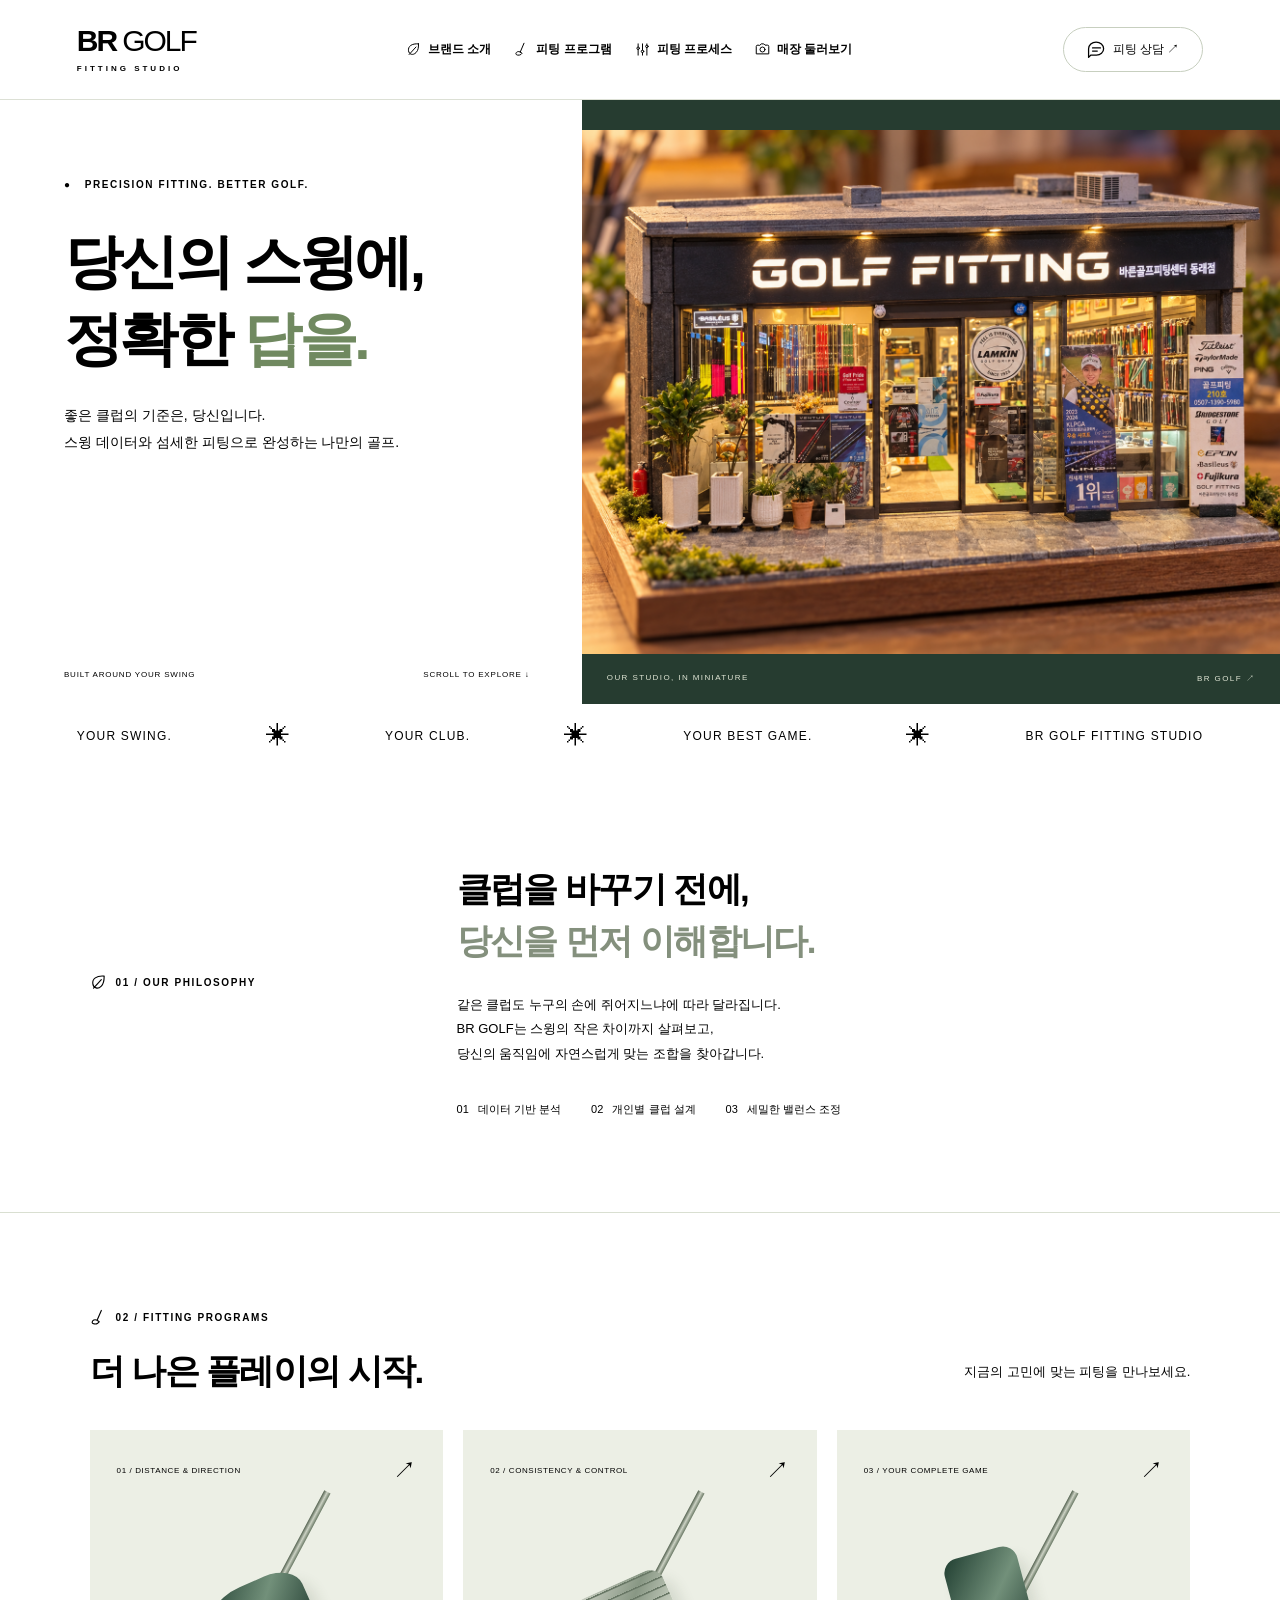
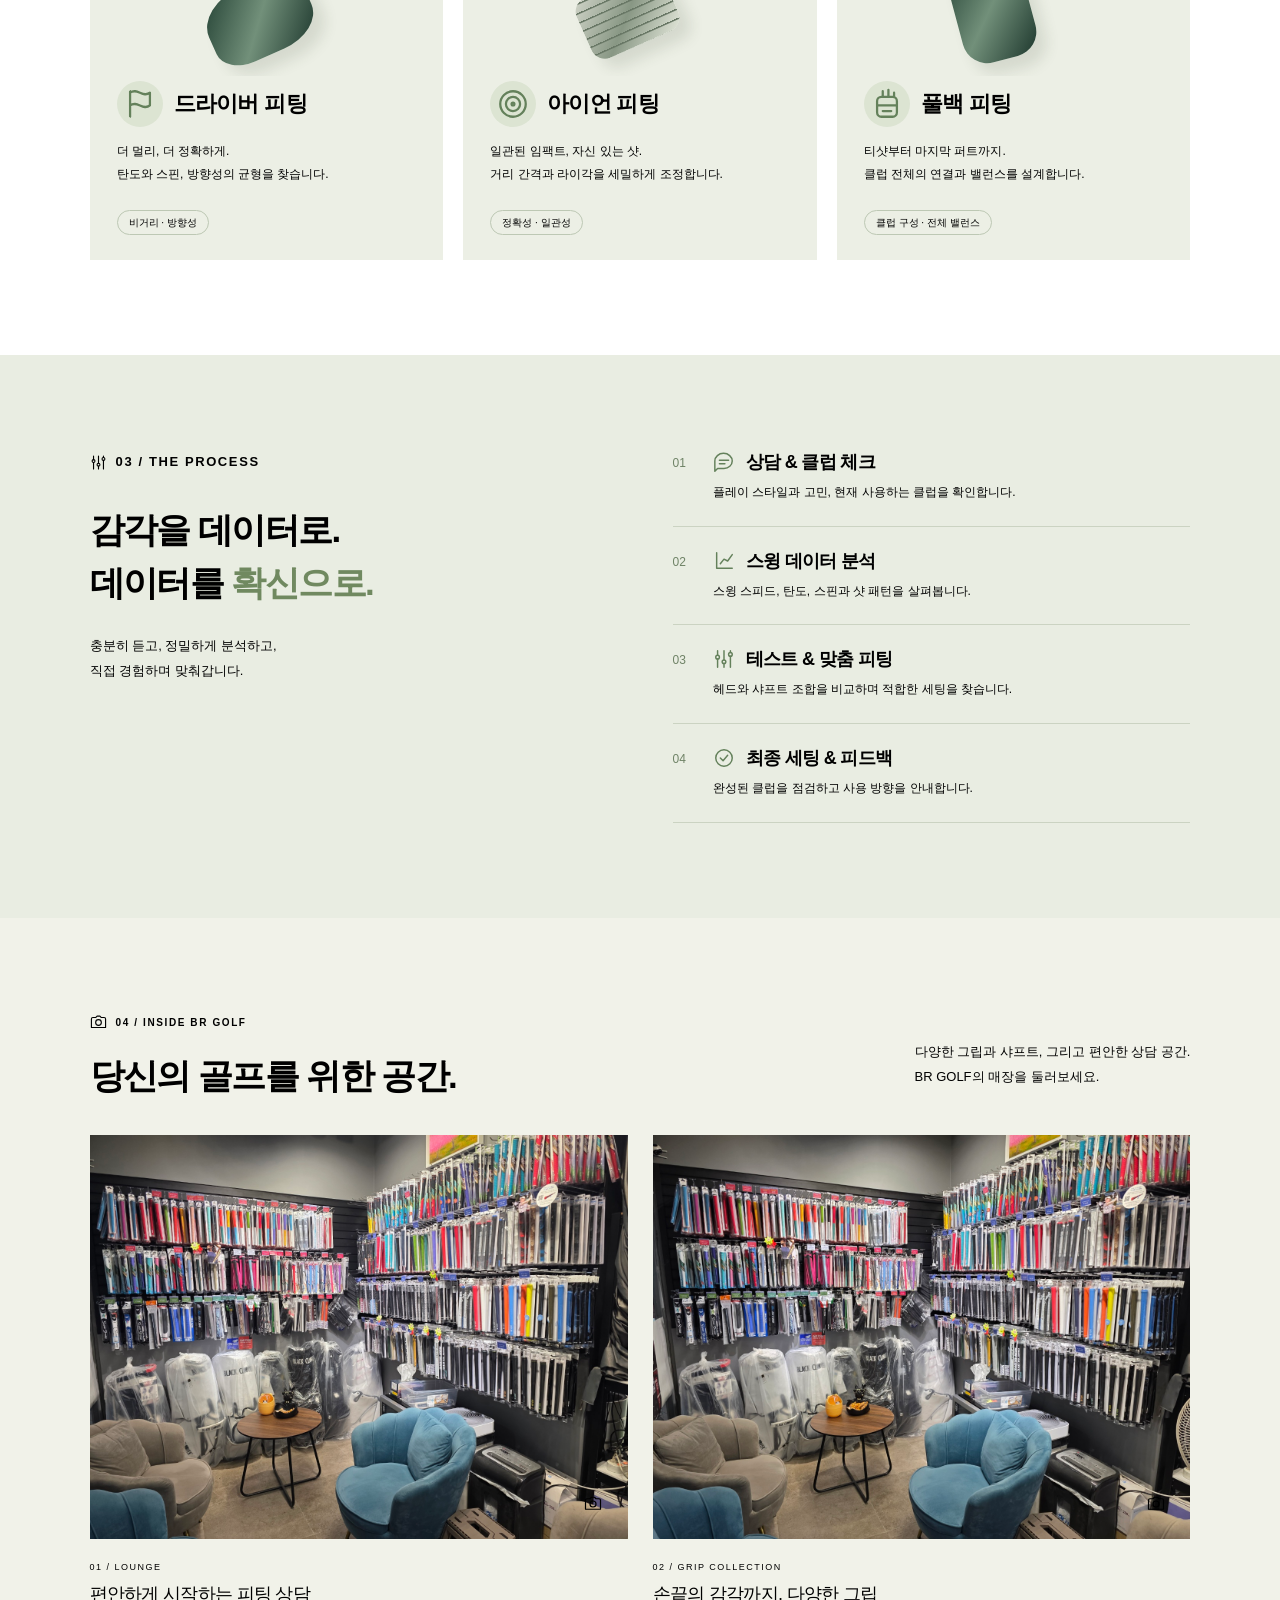
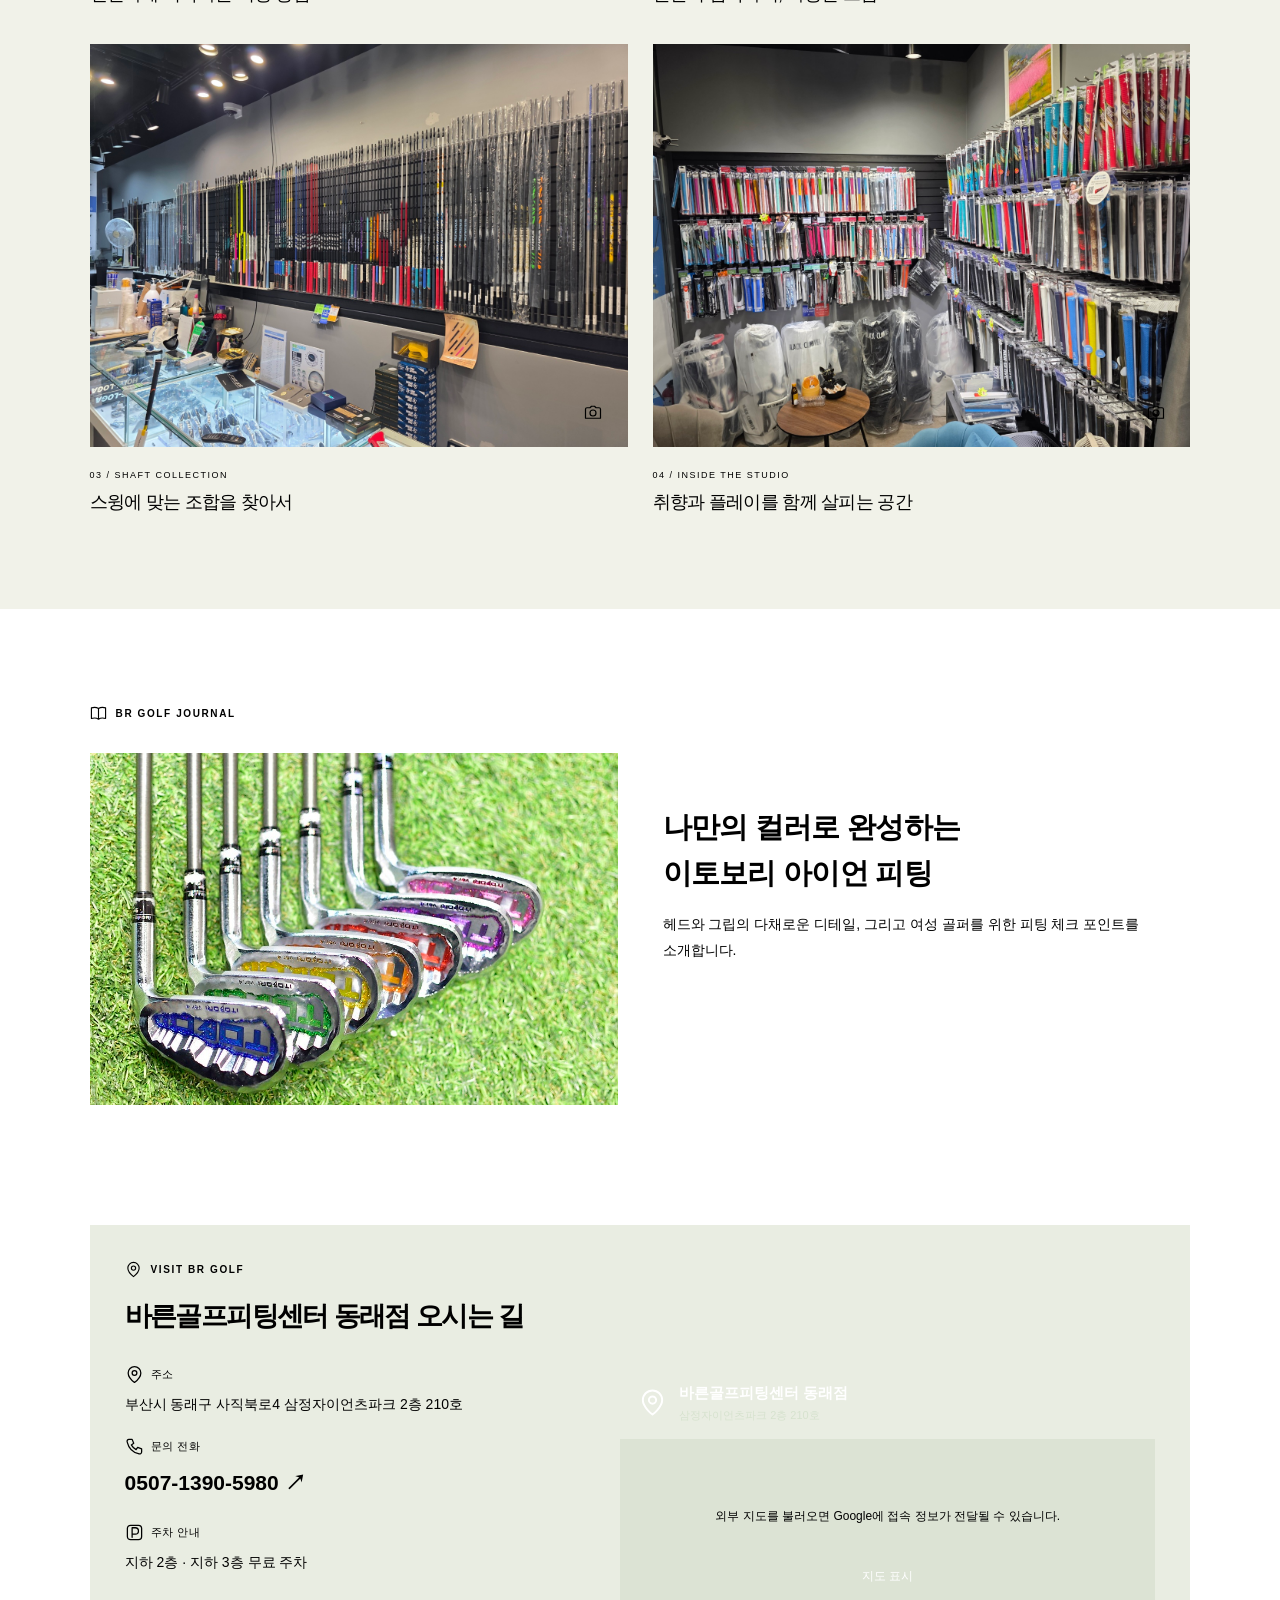
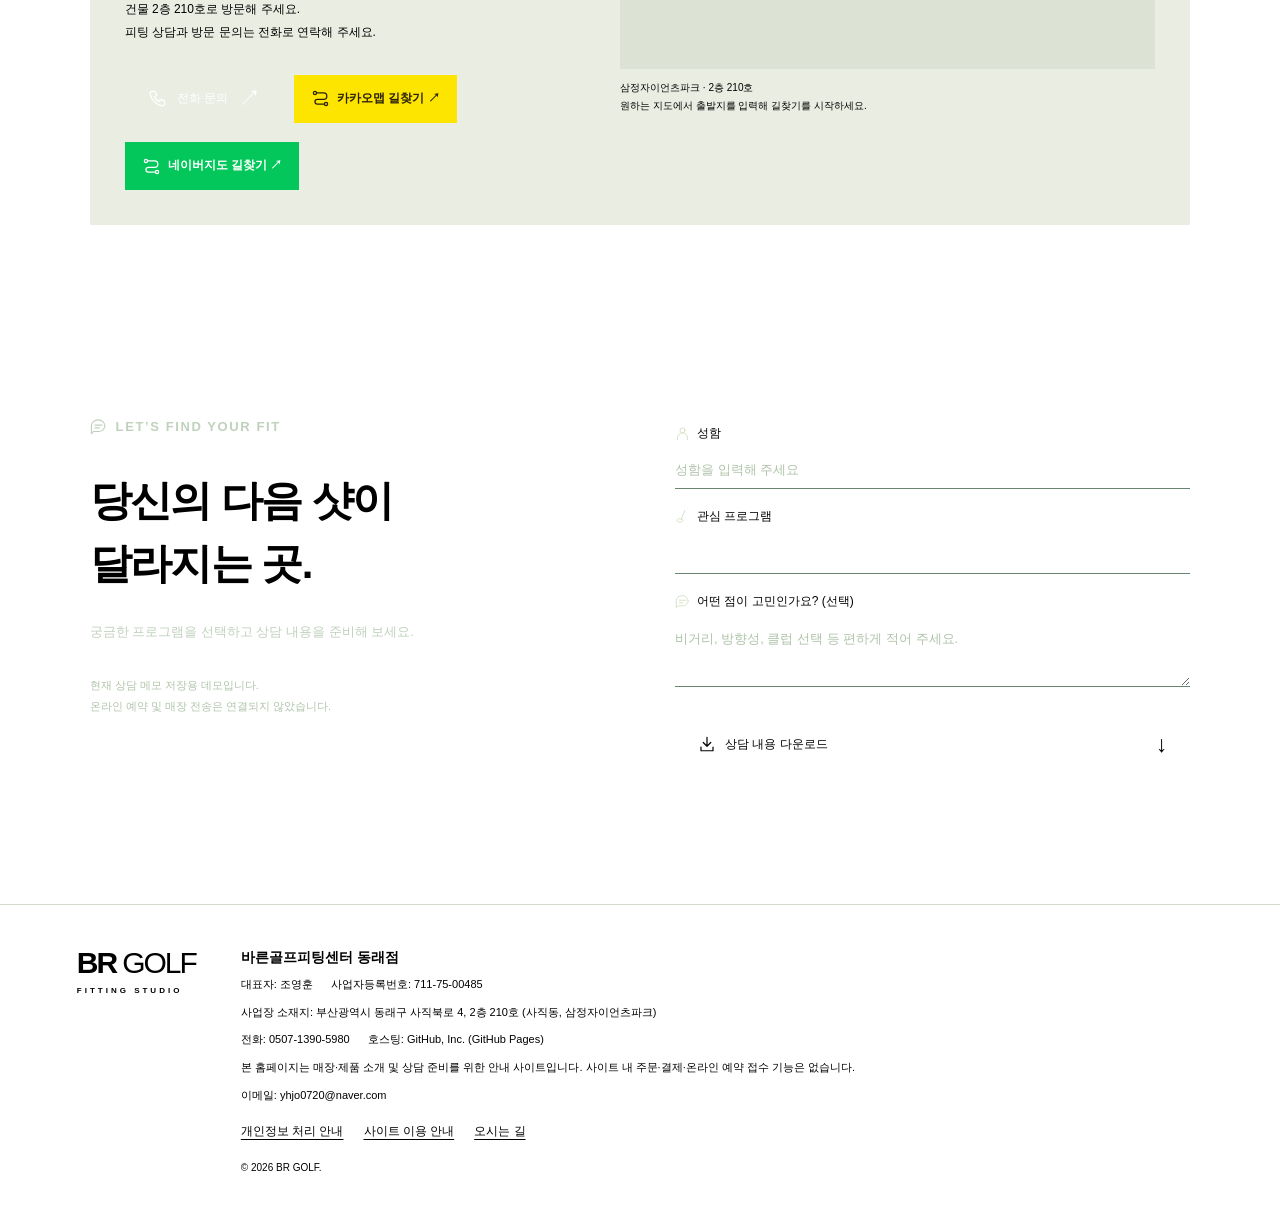
==== index.html @ 66f0ebd3 "Add BR GOLF website with photos, blog, directions and business information" ====
<!doctype html><html lang="ko"><head><meta charset="utf-8"><meta name="viewport" content="width=device-width, initial-scale=1"><meta name="description" content="BR GOLF 스윙 데이터에서 시작하는 맞춤 골프 피팅"><title>BR GOLF | 당신의 스윙에, 정확한 답을.</title><link rel="stylesheet" href="style.css"><script src="script.js" defer></script><script src="maps.js" defer></script></head><body>
<header><a class="logo" href="#">BR<span>GOLF</span><small>FITTING STUDIO</small></a><nav aria-label="주 메뉴"><a href="#about"><svg class="ui-icon " viewBox="0 0 24 24" fill="none" stroke="currentColor" stroke-width="1.6" stroke-linecap="round" stroke-linejoin="round" aria-hidden="true" focusable="false"><path d="M20 3C9 2 3 7 4 14c1 6 7 8 12 3 4-4 4-9 4-14ZM5 20 16 8"/></svg>브랜드 소개</a><a href="#programs"><svg class="ui-icon " viewBox="0 0 24 24" fill="none" stroke="currentColor" stroke-width="1.6" stroke-linecap="round" stroke-linejoin="round" aria-hidden="true" focusable="false"><path d="m16 2-6 14M10 16c-3-2-7 0-7 3 0 2 5 3 8 1l2-2-3-2Z"/></svg>피팅 프로그램</a><a href="#process"><svg class="ui-icon " viewBox="0 0 24 24" fill="none" stroke="currentColor" stroke-width="1.6" stroke-linecap="round" stroke-linejoin="round" aria-hidden="true" focusable="false"><path d="M5 3v5m0 4v9M12 3v10m0 4v4M19 3v2m0 4v12"/><circle cx="5" cy="10" r="2"/><circle cx="12" cy="15" r="2"/><circle cx="19" cy="7" r="2"/></svg>피팅 프로세스</a><a href="#studio"><svg class="ui-icon " viewBox="0 0 24 24" fill="none" stroke="currentColor" stroke-width="1.6" stroke-linecap="round" stroke-linejoin="round" aria-hidden="true" focusable="false"><path d="m8 5 2-2h4l2 2h4a2 2 0 0 1 2 2v12H2V7a2 2 0 0 1 2-2Z"/><circle cx="12" cy="12" r="4"/></svg>매장 둘러보기</a></nav><a class="nav-button" href="#contact"><svg class="ui-icon " viewBox="0 0 24 24" fill="none" stroke="currentColor" stroke-width="1.6" stroke-linecap="round" stroke-linejoin="round" aria-hidden="true" focusable="false"><path d="M21 11a9 8 0 0 1-9 8H5l-3 3V11a9 8 0 0 1 19 0Z"/><path d="M7 10h10M7 14h6"/></svg>피팅 상담 ↗</a></header>
<main><section class="hero"><div class="hero-copy"><p class="eyebrow">● &nbsp; PRECISION FITTING. BETTER GOLF.</p><h1>당신의 스윙에,<br>정확한 <em>답을.</em></h1><p class="lead">좋은 클럽의 기준은, 당신입니다.<br>스윙 데이터와 섬세한 피팅으로 완성하는 나만의 골프.</p><a class="button" href="#programs"><span class="button-label"><svg class="ui-icon " viewBox="0 0 24 24" fill="none" stroke="currentColor" stroke-width="1.6" stroke-linecap="round" stroke-linejoin="round" aria-hidden="true" focusable="false"><circle cx="12" cy="12" r="9"/><circle cx="12" cy="12" r="5"/><circle cx="12" cy="12" r="1"/></svg>나에게 맞는 피팅 찾기</span> <span>↗</span></a><div class="hero-bottom"><span>BUILT AROUND YOUR SWING</span><a href="#about">SCROLL TO EXPLORE ↓</a></div></div><div class="visual visual-store"><img class="store-image" src="assets/store-diorama.png" width="1448" height="1086" fetchpriority="high" alt="바른골프피팅센터 동래점의 간판과 클럽 진열대, 화분을 표현한 따뜻한 미니어처 디오라마"><div class="store-caption"><span>OUR STUDIO, IN MINIATURE</span><span>BR GOLF ↗</span></div></div></section>
<div class="ticker"><span>YOUR SWING.</span><b>✳</b><span>YOUR CLUB.</span><b>✳</b><span>YOUR BEST GAME.</span><b>✳</b><span>BR GOLF FITTING STUDIO</span></div>
<section class="about section" id="about"><p class="eyebrow"><svg class="ui-icon " viewBox="0 0 24 24" fill="none" stroke="currentColor" stroke-width="1.6" stroke-linecap="round" stroke-linejoin="round" aria-hidden="true" focusable="false"><path d="M20 3C9 2 3 7 4 14c1 6 7 8 12 3 4-4 4-9 4-14ZM5 20 16 8"/></svg>01 / OUR PHILOSOPHY</p><div><h2>클럽을 바꾸기 전에,<br><span>당신을 먼저 이해합니다.</span></h2><p>같은 클럽도 누구의 손에 쥐어지느냐에 따라 달라집니다.<br>BR GOLF는 스윙의 작은 차이까지 살펴보고,<br>당신의 움직임에 자연스럽게 맞는 조합을 찾아갑니다.</p><div class="principles"><span>01 &nbsp; 데이터 기반 분석</span><span>02 &nbsp; 개인별 클럽 설계</span><span>03 &nbsp; 세밀한 밸런스 조정</span></div></div></section>
<section class="section" id="programs"><div class="section-top"><div><p class="eyebrow"><svg class="ui-icon " viewBox="0 0 24 24" fill="none" stroke="currentColor" stroke-width="1.6" stroke-linecap="round" stroke-linejoin="round" aria-hidden="true" focusable="false"><path d="m16 2-6 14M10 16c-3-2-7 0-7 3 0 2 5 3 8 1l2-2-3-2Z"/></svg>02 / FITTING PROGRAMS</p><h2>더 나은 플레이의 시작.</h2></div><p>지금의 고민에 맞는 피팅을 만나보세요.</p></div><div class="cards">
<a class="card" href="#contact" data-program="드라이버 피팅"><div class="card-top">01 / DISTANCE & DIRECTION <span>↗</span></div><div class="mini driver"><i></i></div><h3 class="icon-heading"><svg class="ui-icon heading-icon" viewBox="0 0 24 24" fill="none" stroke="currentColor" stroke-width="1.6" stroke-linecap="round" stroke-linejoin="round" aria-hidden="true" focusable="false"><path d="M5 21V3m0 1c5-4 9 4 14 0v9c-5 4-9-4-14 0"/></svg>드라이버 피팅</h3><p>더 멀리, 더 정확하게.<br>탄도와 스핀, 방향성의 균형을 찾습니다.</p><span class="tag">비거리 · 방향성</span></a>
<a class="card" href="#contact" data-program="아이언 피팅"><div class="card-top">02 / CONSISTENCY & CONTROL <span>↗</span></div><div class="mini iron"><i></i></div><h3 class="icon-heading"><svg class="ui-icon heading-icon" viewBox="0 0 24 24" fill="none" stroke="currentColor" stroke-width="1.6" stroke-linecap="round" stroke-linejoin="round" aria-hidden="true" focusable="false"><circle cx="12" cy="12" r="9"/><circle cx="12" cy="12" r="5"/><circle cx="12" cy="12" r="1"/></svg>아이언 피팅</h3><p>일관된 임팩트, 자신 있는 샷.<br>거리 간격과 라이각을 세밀하게 조정합니다.</p><span class="tag">정확성 · 일관성</span></a>
<a class="card" href="#contact" data-program="풀백 피팅"><div class="card-top">03 / YOUR COMPLETE GAME <span>↗</span></div><div class="mini full"><i></i></div><h3 class="icon-heading"><svg class="ui-icon heading-icon" viewBox="0 0 24 24" fill="none" stroke="currentColor" stroke-width="1.6" stroke-linecap="round" stroke-linejoin="round" aria-hidden="true" focusable="false"><rect x="5" y="7" width="14" height="14" rx="3"/><path d="M9 7V3m4 4V2m4 5V4M5 13h14M9 17h6"/></svg>풀백 피팅</h3><p>티샷부터 마지막 퍼트까지.<br>클럽 전체의 연결과 밸런스를 설계합니다.</p><span class="tag">클럽 구성 · 전체 밸런스</span></a></div></section>
<section class="process section" id="process"><div><p class="eyebrow"><svg class="ui-icon " viewBox="0 0 24 24" fill="none" stroke="currentColor" stroke-width="1.6" stroke-linecap="round" stroke-linejoin="round" aria-hidden="true" focusable="false"><path d="M5 3v5m0 4v9M12 3v10m0 4v4M19 3v2m0 4v12"/><circle cx="5" cy="10" r="2"/><circle cx="12" cy="15" r="2"/><circle cx="19" cy="7" r="2"/></svg>03 / THE PROCESS</p><h2>감각을 데이터로.<br>데이터를 <em>확신으로.</em></h2><p>충분히 듣고, 정밀하게 분석하고,<br>직접 경험하며 맞춰갑니다.</p></div><ol><li><span>01</span><div><h3 class="icon-heading"><svg class="ui-icon heading-icon" viewBox="0 0 24 24" fill="none" stroke="currentColor" stroke-width="1.6" stroke-linecap="round" stroke-linejoin="round" aria-hidden="true" focusable="false"><path d="M21 11a9 8 0 0 1-9 8H5l-3 3V11a9 8 0 0 1 19 0Z"/><path d="M7 10h10M7 14h6"/></svg>상담 & 클럽 체크</h3><p>플레이 스타일과 고민, 현재 사용하는 클럽을 확인합니다.</p></div></li><li><span>02</span><div><h3 class="icon-heading"><svg class="ui-icon heading-icon" viewBox="0 0 24 24" fill="none" stroke="currentColor" stroke-width="1.6" stroke-linecap="round" stroke-linejoin="round" aria-hidden="true" focusable="false"><path d="M4 3v17h17M8 15l4-5 4 2 5-7"/></svg>스윙 데이터 분석</h3><p>스윙 스피드, 탄도, 스핀과 샷 패턴을 살펴봅니다.</p></div></li><li><span>03</span><div><h3 class="icon-heading"><svg class="ui-icon heading-icon" viewBox="0 0 24 24" fill="none" stroke="currentColor" stroke-width="1.6" stroke-linecap="round" stroke-linejoin="round" aria-hidden="true" focusable="false"><path d="M5 3v5m0 4v9M12 3v10m0 4v4M19 3v2m0 4v12"/><circle cx="5" cy="10" r="2"/><circle cx="12" cy="15" r="2"/><circle cx="19" cy="7" r="2"/></svg>테스트 & 맞춤 피팅</h3><p>헤드와 샤프트 조합을 비교하며 적합한 세팅을 찾습니다.</p></div></li><li><span>04</span><div><h3 class="icon-heading"><svg class="ui-icon heading-icon" viewBox="0 0 24 24" fill="none" stroke="currentColor" stroke-width="1.6" stroke-linecap="round" stroke-linejoin="round" aria-hidden="true" focusable="false"><circle cx="12" cy="12" r="9"/><path d="m8 12 3 3 5-6"/></svg>최종 세팅 & 피드백</h3><p>완성된 클럽을 점검하고 사용 방향을 안내합니다.</p></div></li></ol></section>
<section class="studio section" id="studio" aria-labelledby="studio-title"><div class="section-top"><div><p class="eyebrow"><svg class="ui-icon " viewBox="0 0 24 24" fill="none" stroke="currentColor" stroke-width="1.6" stroke-linecap="round" stroke-linejoin="round" aria-hidden="true" focusable="false"><path d="m8 5 2-2h4l2 2h4a2 2 0 0 1 2 2v12H2V7a2 2 0 0 1 2-2Z"/><circle cx="12" cy="12" r="4"/></svg>04 / INSIDE BR GOLF</p><h2 id="studio-title">당신의 골프를 위한 공간.</h2></div><p>다양한 그립과 샤프트, 그리고 편안한 상담 공간.<br>BR GOLF의 매장을 둘러보세요.</p></div><div class="studio-grid"><figure class="studio-item"><button class="studio-photo" type="button" data-photo="assets/studio-lounge.jpg" aria-label="그립 진열대와 편안한 상담 공간 크게 보기"><img src="assets/studio-lounge.jpg" width="1400" height="1050" loading="lazy" decoding="async" alt="그립 진열대와 편안한 상담 공간"><span class="photo-expand" aria-hidden="true"><svg class="ui-icon " viewBox="0 0 24 24" fill="none" stroke="currentColor" stroke-width="1.6" stroke-linecap="round" stroke-linejoin="round" aria-hidden="true" focusable="false"><path d="m8 5 2-2h4l2 2h4a2 2 0 0 1 2 2v12H2V7a2 2 0 0 1 2-2Z"/><circle cx="12" cy="12" r="4"/></svg></span></button><figcaption><span>01 / LOUNGE</span><h3>편안하게 시작하는 피팅 상담</h3></figcaption></figure><figure class="studio-item"><button class="studio-photo" type="button" data-photo="assets/studio-grips.jpg" aria-label="다양한 색상과 형태의 골프 그립 진열 크게 보기"><img src="assets/studio-grips.jpg" width="1400" height="1050" loading="lazy" decoding="async" alt="다양한 색상과 형태의 골프 그립 진열"><span class="photo-expand" aria-hidden="true"><svg class="ui-icon " viewBox="0 0 24 24" fill="none" stroke="currentColor" stroke-width="1.6" stroke-linecap="round" stroke-linejoin="round" aria-hidden="true" focusable="false"><path d="m8 5 2-2h4l2 2h4a2 2 0 0 1 2 2v12H2V7a2 2 0 0 1 2-2Z"/><circle cx="12" cy="12" r="4"/></svg></span></button><figcaption><span>02 / GRIP COLLECTION</span><h3>손끝의 감각까지, 다양한 그립</h3></figcaption></figure><figure class="studio-item"><button class="studio-photo" type="button" data-photo="assets/studio-shafts.jpg" aria-label="매장 벽면을 따라 정돈된 골프 샤프트와 용품 크게 보기"><img src="assets/studio-shafts.jpg" width="1400" height="1050" loading="lazy" decoding="async" alt="매장 벽면을 따라 정돈된 골프 샤프트와 용품"><span class="photo-expand" aria-hidden="true"><svg class="ui-icon " viewBox="0 0 24 24" fill="none" stroke="currentColor" stroke-width="1.6" stroke-linecap="round" stroke-linejoin="round" aria-hidden="true" focusable="false"><path d="m8 5 2-2h4l2 2h4a2 2 0 0 1 2 2v12H2V7a2 2 0 0 1 2-2Z"/><circle cx="12" cy="12" r="4"/></svg></span></button><figcaption><span>03 / SHAFT COLLECTION</span><h3>스윙에 맞는 조합을 찾아서</h3></figcaption></figure><figure class="studio-item"><button class="studio-photo" type="button" data-photo="assets/studio-detail.jpg" aria-label="골프 그립과 골프백이 진열된 매장 내부 크게 보기"><img src="assets/studio-detail.jpg" width="1400" height="1050" loading="lazy" decoding="async" alt="골프 그립과 골프백이 진열된 매장 내부"><span class="photo-expand" aria-hidden="true"><svg class="ui-icon " viewBox="0 0 24 24" fill="none" stroke="currentColor" stroke-width="1.6" stroke-linecap="round" stroke-linejoin="round" aria-hidden="true" focusable="false"><path d="m8 5 2-2h4l2 2h4a2 2 0 0 1 2 2v12H2V7a2 2 0 0 1 2-2Z"/><circle cx="12" cy="12" r="4"/></svg></span></button><figcaption><span>04 / INSIDE THE STUDIO</span><h3>취향과 플레이를 함께 살피는 공간</h3></figcaption></figure></div></section>
<section class="section" id="journal"><p class="eyebrow"><svg class="ui-icon " viewBox="0 0 24 24" fill="none" stroke="currentColor" stroke-width="1.6" stroke-linecap="round" stroke-linejoin="round" aria-hidden="true" focusable="false"><path d="M12 5c-3-2-6-2-10-1v15c4-1 7-1 10 1 3-2 6-2 10-1V4c-4-1-7-1-10 1Zm0 0v15"/></svg>BR GOLF JOURNAL</p><a class="journal-card" href="itobori-women-irons.html"><img src="assets/itobori-5.jpg" alt="다채로운 컬러의 이토보리 아이언" loading="lazy" width="966" height="644"><div><h3>나만의 컬러로 완성하는<br>이토보리 아이언 피팅</h3><p>헤드와 그립의 다채로운 디테일, 그리고 여성 골퍼를 위한 피팅 체크 포인트를 소개합니다.</p><span class="button"><span class="button-label"><svg class="ui-icon " viewBox="0 0 24 24" fill="none" stroke="currentColor" stroke-width="1.6" stroke-linecap="round" stroke-linejoin="round" aria-hidden="true" focusable="false"><path d="M12 5c-3-2-6-2-10-1v15c4-1 7-1 10 1 3-2 6-2 10-1V4c-4-1-7-1-10 1Zm0 0v15"/></svg>블로그 글 읽기</span> <span>↗</span></span></div></a></section>
<div class="section store-location" id="visit"><section class="visit-info" aria-labelledby="visit-title"><p class="eyebrow"><svg class="ui-icon " viewBox="0 0 24 24" fill="none" stroke="currentColor" stroke-width="1.6" stroke-linecap="round" stroke-linejoin="round" aria-hidden="true" focusable="false"><path d="M20 10c0 6-8 12-8 12S4 16 4 10a8 8 0 1 1 16 0Z"/><circle cx="12" cy="10" r="3"/></svg>VISIT BR GOLF</p><h2 id="visit-title">바른골프피팅센터 동래점 오시는 길</h2><div class="visit-grid"><div class="visit-details"><dl><dt><svg class="ui-icon " viewBox="0 0 24 24" fill="none" stroke="currentColor" stroke-width="1.6" stroke-linecap="round" stroke-linejoin="round" aria-hidden="true" focusable="false"><path d="M20 10c0 6-8 12-8 12S4 16 4 10a8 8 0 1 1 16 0Z"/><circle cx="12" cy="10" r="3"/></svg>주소</dt><dd>부산시 동래구 사직북로4 삼정자이언츠파크 2층 210호</dd><dt><svg class="ui-icon " viewBox="0 0 24 24" fill="none" stroke="currentColor" stroke-width="1.6" stroke-linecap="round" stroke-linejoin="round" aria-hidden="true" focusable="false"><path d="M5 3h4l2 5-3 2a15 15 0 0 0 6 6l2-3 5 2v4c0 2-2 3-4 2C9 19 5 15 3 7c-1-2 0-4 2-4Z"/></svg>문의 전화</dt><dd><a class="visit-phone" href="tel:050713905980">0507-1390-5980 ↗</a></dd><dt><svg class="ui-icon " viewBox="0 0 24 24" fill="none" stroke="currentColor" stroke-width="1.6" stroke-linecap="round" stroke-linejoin="round" aria-hidden="true" focusable="false"><rect x="3" y="3" width="18" height="18" rx="4"/><path d="M9 18V6h4a4 4 0 0 1 0 8H9"/></svg>주차 안내</dt><dd>지하 2층 · 지하 3층 무료 주차</dd></dl><p>건물 2층 210호로 방문해 주세요.<br>피팅 상담과 방문 문의는 전화로 연락해 주세요.</p><div class="visit-actions"><a class="button" href="tel:050713905980"><svg class="ui-icon " viewBox="0 0 24 24" fill="none" stroke="currentColor" stroke-width="1.6" stroke-linecap="round" stroke-linejoin="round" aria-hidden="true" focusable="false"><path d="M5 3h4l2 5-3 2a15 15 0 0 0 6 6l2-3 5 2v4c0 2-2 3-4 2C9 19 5 15 3 7c-1-2 0-4 2-4Z"/></svg>전화 문의 <span>↗</span></a><a class="direction-button kakao-direction" href="https://map.kakao.com/link/to/%EB%B0%94%EB%A5%B8%EA%B3%A8%ED%94%84%ED%94%BC%ED%8C%85%EC%84%BC%ED%84%B0%20%EB%8F%99%EB%9E%98%EC%A0%90,35.1962645950225,129.06135929353" target="_blank" rel="noopener noreferrer"><svg class="ui-icon " viewBox="0 0 24 24" fill="none" stroke="currentColor" stroke-width="1.6" stroke-linecap="round" stroke-linejoin="round" aria-hidden="true" focusable="false"><circle cx="5" cy="5" r="2"/><circle cx="19" cy="19" r="2"/><path d="M7 5h9a4 4 0 0 1 0 8H8a3 3 0 0 0 0 6h9"/></svg>카카오맵 길찾기 ↗</a><a class="direction-button naver-direction" href="https://m.map.naver.com/route.nhn?menu=route&amp;ename=%EB%B0%94%EB%A5%B8%EA%B3%A8%ED%94%84%ED%94%BC%ED%8C%85%EC%84%BC%ED%84%B0%20%EB%8F%99%EB%9E%98%EC%A0%90&amp;ex=129.06135929353&amp;ey=35.1962645950225&amp;pathType=0" target="_blank" rel="noopener noreferrer"><svg class="ui-icon " viewBox="0 0 24 24" fill="none" stroke="currentColor" stroke-width="1.6" stroke-linecap="round" stroke-linejoin="round" aria-hidden="true" focusable="false"><circle cx="5" cy="5" r="2"/><circle cx="19" cy="19" r="2"/><path d="M7 5h9a4 4 0 0 1 0 8H8a3 3 0 0 0 0 6h9"/></svg>네이버지도 길찾기 ↗</a></div></div><div class="visit-map"><div class="map-store-label"><span class="map-pin"><svg class="ui-icon " viewBox="0 0 24 24" fill="none" stroke="currentColor" stroke-width="1.6" stroke-linecap="round" stroke-linejoin="round" aria-hidden="true" focusable="false"><path d="M20 10c0 6-8 12-8 12S4 16 4 10a8 8 0 1 1 16 0Z"/><circle cx="12" cy="10" r="3"/></svg></span><div><strong>바른골프피팅센터 동래점</strong><small>삼정자이언츠파크 2층 210호</small></div></div><div class="map-placeholder"><p>외부 지도를 불러오면 Google에 접속 정보가 전달될 수 있습니다.</p><button type="button" class="button load-map" data-map-src="https://maps.google.com/maps?q=%EB%B0%94%EB%A5%B8%EA%B3%A8%ED%94%84%ED%94%BC%ED%8C%85%EC%84%BC%ED%84%B0%20%EB%8F%99%EB%9E%98%EC%A0%90%20%EB%B6%80%EC%82%B0%20%EB%8F%99%EB%9E%98%EA%B5%AC%20%EC%82%AC%EC%A7%81%EB%B6%81%EB%A1%9C%204&amp;output=embed&amp;hl=ko&amp;z=17">지도 표시</button></div><p>삼정자이언츠파크 · 2층 210호<br>원하는 지도에서 출발지를 입력해 길찾기를 시작하세요.</p></div></div></section></div>
<section class="contact section" id="contact"><div><p class="eyebrow"><svg class="ui-icon " viewBox="0 0 24 24" fill="none" stroke="currentColor" stroke-width="1.6" stroke-linecap="round" stroke-linejoin="round" aria-hidden="true" focusable="false"><path d="M21 11a9 8 0 0 1-9 8H5l-3 3V11a9 8 0 0 1 19 0Z"/><path d="M7 10h10M7 14h6"/></svg>LET’S FIND YOUR FIT</p><h2>당신의 다음 샷이<br>달라지는 곳.</h2><p>궁금한 프로그램을 선택하고 상담 내용을 준비해 보세요.</p><p class="note">현재 상담 메모 저장용 데모입니다.<br>온라인 예약 및 매장 전송은 연결되지 않았습니다.</p></div><form id="consult"><label for="name"><svg class="ui-icon " viewBox="0 0 24 24" fill="none" stroke="currentColor" stroke-width="1.6" stroke-linecap="round" stroke-linejoin="round" aria-hidden="true" focusable="false"><circle cx="12" cy="7" r="4"/><path d="M4 22v-3a8 8 0 0 1 16 0v3"/></svg>성함</label><input id="name" name="name" autocomplete="name" required maxlength="30" placeholder="성함을 입력해 주세요"><label for="program"><svg class="ui-icon " viewBox="0 0 24 24" fill="none" stroke="currentColor" stroke-width="1.6" stroke-linecap="round" stroke-linejoin="round" aria-hidden="true" focusable="false"><path d="m16 2-6 14M10 16c-3-2-7 0-7 3 0 2 5 3 8 1l2-2-3-2Z"/></svg>관심 프로그램</label><select id="program" name="program"><option>아직 잘 모르겠어요</option><option>드라이버 피팅</option><option>아이언 피팅</option><option>풀백 피팅</option></select><label for="message"><svg class="ui-icon " viewBox="0 0 24 24" fill="none" stroke="currentColor" stroke-width="1.6" stroke-linecap="round" stroke-linejoin="round" aria-hidden="true" focusable="false"><path d="M21 11a9 8 0 0 1-9 8H5l-3 3V11a9 8 0 0 1 19 0Z"/><path d="M7 10h10M7 14h6"/></svg>어떤 점이 고민인가요? (선택)</label><textarea id="message" name="message" rows="3" maxlength="1000" placeholder="비거리, 방향성, 클럽 선택 등 편하게 적어 주세요."></textarea><button class="button" type="submit"><span class="button-label"><svg class="ui-icon " viewBox="0 0 24 24" fill="none" stroke="currentColor" stroke-width="1.6" stroke-linecap="round" stroke-linejoin="round" aria-hidden="true" focusable="false"><path d="M12 3v12m-5-5 5 5 5-5M4 16v5h16v-5"/></svg>상담 내용 다운로드</span> <span>↓</span></button><p id="status" role="status"></p></form></section></main>
<footer class="business-footer"><a class="logo" href="index.html">BR<span>GOLF</span><small>FITTING STUDIO</small></a><div class="business-details"><strong>바른골프피팅센터 동래점</strong><p>대표자: 조영훈 <span>사업자등록번호: 711-75-00485</span></p><p>사업장 소재지: 부산광역시 동래구 사직북로 4, 2층 210호 (사직동, 삼정자이언츠파크)</p><p>전화: <a href="tel:050713905980">0507-1390-5980</a> <span>호스팅: GitHub, Inc. (GitHub Pages)</span></p><p>본 홈페이지는 매장·제품 소개 및 상담 준비를 위한 안내 사이트입니다. 사이트 내 주문·결제·온라인 예약 접수 기능은 없습니다.</p><p>이메일: <a href="mailto:yhjo0720@naver.com">yhjo0720@naver.com</a></p><div class="legal-links"><a href="privacy.html">개인정보 처리 안내</a><a href="site-guide.html">사이트 이용 안내</a><a href="index.html#visit">오시는 길</a></div><small>© 2026 BR GOLF.</small></div></footer><dialog id="photo-dialog" class="photo-dialog" aria-label="매장 사진 크게 보기"><button class="photo-close" type="button" aria-label="사진 닫기" autofocus>닫기 ×</button><img id="photo-full" alt=""><p id="photo-caption"></p></dialog></body></html>
---- style.css ----
500;600;700;900&display=swap');
:root{--ink:#1c3429;--green:#244c3b;--muted:#788071;--lime:#d6ed78;--paper:#f7f7f0}*{box-sizing:border-box}html{scroll-behavior:smooth;scroll-padding-top:30px}body{margin:0;background:var(--paper);color:var(--ink);font-family:'Noto Sans KR',Arial,sans-serif;word-break:keep-all}a{color:inherit;text-decoration:none}header{height:100px;padding:0 6%;display:flex;align-items:center;justify-content:space-between;border-bottom:1px solid #dce0d5;gap:25px}.logo{font-size:30px;letter-spacing:-2px;font-weight:900;line-height:1}.logo>span{font-weight:500;margin-left:6px}.logo small{display:block;font-size:8px;letter-spacing:3px;margin-top:9px}nav{display:flex;gap:35px;font-size:12px;font-weight:600}.nav-button{border:1px solid #c7cfbf;border-radius:30px;padding:12px 23px;font-size:12px}.hero{display:grid;grid-template-columns:1.1fr 1fr;min-height:640px}.hero-copy{padding:75px 9% 25px 11%;display:flex;flex-direction:column;align-items:flex-start}.eyebrow{font-size:10px;letter-spacing:1.6px;font-weight:600;margin:0 0 30px}h1{font-size:clamp(40px,4.6vw,74px);line-height:1.3;letter-spacing:-3.5px;margin:0 0 25px}em{font-style:normal;color:#708960}p{line-height:1.9}.lead{font-size:14px;color:var(--muted);margin:0 0 35px}.button{display:flex;justify-content:space-between;align-items:center;gap:36px;background:var(--green);color:white;padding:18px 23px;font:inherit;font-size:12px;border:0;cursor:pointer}.button:hover{background:#3b6248}.button span{font-size:23px}.hero-bottom{display:flex;justify-content:space-between;width:100%;gap:12px;margin-top:auto;padding-top:55px;font-size:8px;letter-spacing:.8px;color:var(--muted)}.visual{position:relative;overflow:hidden;min-height:590px;background:radial-gradient(ellipse at 70% 20%,#71886e,#345641 55%,#173c2c)}.visual:before{content:'';position:absolute;inset:0;background-image:linear-gradient(#ffffff08 1px,transparent 1px),linear-gradient(90deg,#ffffff08 1px,transparent 1px);background-size:65px 65px}.visual-label{position:absolute;top:32px;left:35px;color:#e6ecdc;font-size:10px;letter-spacing:2px;line-height:1.7}.ring{position:absolute;border:1px solid #cfe0c433;border-radius:50%;width:430px;height:430px;left:5%;top:130px}.second{width:560px;height:560px;left:-7%;top:65px}.shaft{position:absolute;width:16px;height:550px;top:-170px;left:65%;transform:rotate(29deg);background:linear-gradient(90deg,#273a2e,#d3dbca 45%,#889880 65%,#24352b);box-shadow:10px 10px 15px #14291d55}.club{position:absolute;width:255px;height:180px;top:315px;left:24%;border-radius:30% 45% 40% 32%;transform:rotate(-25deg);background:repeating-linear-gradient(0deg,transparent 0 9px,#26352c55 10px 11px),linear-gradient(125deg,#d4d9ce,#7b8a74 35%,#b6c0b1 56%,#e4e7dc 65%,#64715f);border:2px solid #a9b6a0;box-shadow:15px 26px 25px #0e231d66,inset 4px 7px 8px #eff4e1aa}.club b{position:absolute;right:30px;top:35px;font-size:46px;letter-spacing:-4px}.club small{position:absolute;bottom:27px;left:28px;font-size:9px;letter-spacing:2px}.ball{position:absolute;right:50px;bottom:68px;width:80px;height:80px;border-radius:50%;background:radial-gradient(circle at 30% 25%,#ffffef,#c2cabb 70%,#71816a);box-shadow:10px 16px 20px #0d2b20}.ball:after{content:'';position:absolute;inset:5px;border-radius:50%;background:radial-gradient(#51664c66 1px,transparent 2px);background-size:7px 7px}.visual-footer{position:absolute;bottom:25px;left:35px;right:35px;display:flex;justify-content:space-between;font-size:8px;letter-spacing:1.5px;color:#d2dec9}.ticker{display:flex;justify-content:space-between;align-items:center;gap:25px;white-space:nowrap;overflow:hidden;background:var(--lime);padding:18px 6%;font-size:12px;letter-spacing:1.2px}.ticker b{font-size:24px;font-weight:400}.section{padding:95px 7%}.about{display:grid;grid-template-columns:1fr 2fr;border-bottom:1px solid #d9dfd1}.about>.eyebrow{padding-top:15px}h2{font-size:35px;font-weight:600;line-height:1.5;letter-spacing:-1.6px;margin:0 0 25px}h2 span{color:#84907d}.about p:not(.eyebrow),.process p,.section-top>p{font-size:13px;color:var(--muted)}.principles{display:flex;gap:30px;margin-top:35px;font-size:11px}.section-top{display:flex;justify-content:space-between;align-items:flex-end;margin-bottom:33px}.section-top h2{margin:0}.section-top .eyebrow{margin-bottom:18px}.cards{display:grid;grid-template-columns:repeat(3,1fr);gap:20px}.card{padding:25px 27px 30px;background:#ecefe5;transition:transform .2s,background .2s}.card:hover{transform:translateY(-5px);background:#e2e9d6}.card-top{font-size:8px;letter-spacing:.6px;display:flex;justify-content:space-between;align-items:center}.card-top span{font-size:23px}.mini{height:190px;position:relative;overflow:hidden}.mini:before{content:'';position:absolute;width:7px;height:170px;left:56%;top:-4px;transform:rotate(28deg);background:linear-gradient(90deg,#52604e,#ccd2c4,#687763)}.mini i{position:absolute;width:107px;height:74px;left:30%;top:96px;border-radius:45% 30% 40% 30%;transform:rotate(-24deg);background:linear-gradient(130deg,#203e31,#72907a 50%,#1b352b);box-shadow:7px 13px 14px #344b3320}.iron i{width:95px;height:65px;border-radius:15px;background:repeating-linear-gradient(0deg,transparent 0 7px,#697866 8px 9px),linear-gradient(135deg,#d1d5c9,#889784,#e3e7da)}.full i{width:75px;height:110px;top:65px;border-radius:15px 15px 25px 25px;transform:rotate(-15deg)}h3{font-size:22px;letter-spacing:-.7px;margin:5px 0 13px}.card p{font-size:12px;color:var(--muted);margin-bottom:26px}.tag{font-size:10px;padding:6px 11px;border:1px solid #bdc8b4;border-radius:20px}.process{background:#e9ede2;display:grid;grid-template-columns:1fr 1fr;gap:65px}ol{padding:0;margin:0;list-style:none}.process li{display:flex;gap:27px;border-bottom:1px solid #cbd3c2;padding:22px 0}.process li:first-child{padding-top:0}.process li>span{font-size:12px;color:#6f8366;padding-top:6px}.process h3{font-size:18px;margin:0 0 7px}.process li p{font-size:12px;margin:0}.contact{display:grid;grid-template-columns:1fr 1fr;gap:70px;background:var(--green);color:var(--paper)}.contact h2{font-size:42px}.contact p{font-size:13px;color:#c0d1bd}.contact .note{font-size:11px;margin-top:30px;color:#afc3aa}form{display:flex;flex-direction:column;gap:9px}label{font-size:12px;margin-top:10px}input,select,textarea{font:inherit;font-size:13px;width:100%;border:0;border-bottom:1px solid #698470;background:transparent;color:white;padding:11px 0;border-radius:0}input::placeholder,textarea::placeholder{color:#afc3aa}select option{background:var(--green)}textarea{resize:vertical}form .button{margin-top:17px;background:var(--lime);color:var(--ink)}form .button:hover{background:#e7f5b1}#status{margin:0;min-height:24px}footer{display:flex;align-items:center;justify-content:space-between;gap:20px;padding:43px 6%}footer p{font-size:11px;color:var(--muted)}footer>span,footer>a:last-child{font-size:9px;letter-spacing:.7px}:focus-visible{outline:3px solid #9cb44e;outline-offset:5px}@media(min-width:1600px){body{max-width:1800px;margin:auto}}@media(max-width:950px){nav{gap:16px;font-size:11px}.hero-copy{padding:55px 8% 25px}.hero-bottom{flex-direction:column}.visual{min-height:550px}.club{left:10%;width:220px}.section{padding:70px 6%}.about{grid-template-columns:1fr}.principles{gap:20px}.card{padding:20px 17px}.section-top>p{font-size:11px}h2{font-size:30px}.process,.contact{gap:35px}.mini i{left:20%}.contact h2{font-size:35px}}@media(max-width:620px){header{height:80px}.logo{font-size:25px}.logo small{font-size:6px}nav{display:none}.nav-button{padding:10px 15px;font-size:11px}.hero{grid-template-columns:1fr}.hero-copy{padding:45px 7% 25px}h1{font-size:47px;letter-spacing:-2px}.eyebrow{font-size:9px}.lead{font-size:13px}.hero-bottom{flex-direction:row;padding-top:35px;font-size:7px}.visual{min-height:390px}.club{top:150px;left:25%;width:210px;height:150px}.shaft{height:400px;top:-180px;left:65%}.ball{width:65px;height:65px;bottom:50px}.ring{top:15px;width:350px;height:350px;left:10%}.second{width:450px;height:450px;top:-35px;left:-2%}.visual-label{font-size:8px}.ticker{justify-content:flex-start;font-size:9px;gap:22px;padding:14px 6%}.ticker b{font-size:18px}.section{padding:55px 7%}h2{font-size:28px;letter-spacing:-1.2px}.principles{flex-direction:column;gap:13px}.section-top{align-items:flex-start;flex-direction:column;gap:10px}.cards{grid-template-columns:1fr;gap:15px}.card{padding:22px 26px}.mini{height:150px}.mini:before{left:58%;height:125px;top:-10px}.mini i{left:39%;top:63px}.full i{top:28px}.process,.contact{grid-template-columns:1fr;gap:30px}.contact h2{font-size:34px}footer{flex-wrap:wrap;padding:30px 7%}footer p{width:55%;font-size:10px}}@media(prefers-reduced-motion:reduce){html{scroll-behavior:auto}.card{transition:none}}
/* Storefront miniature hero — preserve the complete storefront at every width. */
.hero{grid-template-columns:1fr 1.2fr;min-height:600px}
.visual-store{display:flex;align-items:center;justify-content:center;background:#263c30;padding:30px 0 50px;min-height:600px}
.visual-store:before{display:none}
.store-image{display:block;width:100%;height:auto;object-fit:contain;position:relative}
.store-caption{position:absolute;left:25px;right:25px;bottom:20px;display:flex;justify-content:space-between;color:#dfe5d4;font-size:8px;letter-spacing:1.4px;gap:15px}
@media(max-width:950px){.hero{grid-template-columns:1fr 1.1fr}.visual-store{min-height:530px}}
@media(max-width:620px){.hero{grid-template-columns:1fr}.visual-store{min-height:0;padding:20px 0 48px}.store-caption{font-size:7px;left:20px;right:20px}}

/* Real studio photo gallery */
.studio{background:#f1f2e9}.studio-grid{display:grid;grid-template-columns:1fr 1fr;gap:38px 25px}.studio-item{margin:0;min-width:0}.studio-photo{position:relative;display:block;padding:0;border:0;width:100%;background:#d8dfd0;cursor:zoom-in;overflow:hidden}.studio-photo img{display:block;width:100%;height:auto;aspect-ratio:4/3;object-fit:cover;transition:transform .35s}.studio-photo:hover img{transform:scale(1.025)}.photo-expand{position:absolute;right:16px;bottom:16px;background:var(--paper);width:37px;height:37px;border-radius:50%;display:grid;place-items:center;font-size:20px;color:var(--ink)}.studio-item figcaption{padding-top:17px}.studio-item figcaption>span{font-size:9px;letter-spacing:1.5px;color:var(--muted)}.studio-item h3{font-size:18px;margin:8px 0 0;font-weight:500}.photo-dialog{border:0;padding:55px 18px 15px;background:#17291f;color:white;max-width:95vw;max-height:94vh;width:1100px;overflow:auto}.photo-dialog::backdrop{background:#07130ee8}.photo-dialog img{display:block;max-width:100%;max-height:75vh;width:auto;height:auto;margin:auto;object-fit:contain}.photo-close{position:absolute;right:18px;top:13px;border:1px solid #7e9282;background:transparent;color:white;padding:7px 14px;cursor:pointer;font:inherit;font-size:12px}.photo-dialog p{text-align:center;font-size:12px;margin:13px 0 0}body.photo-open{overflow:hidden}@media(max-width:620px){.studio-grid{grid-template-columns:1fr;gap:28px}.studio-item h3{font-size:17px}.studio .section-top>p{font-size:12px}.photo-dialog{padding:55px 10px 15px;max-width:96vw}}@media(prefers-reduced-motion:reduce){.studio-photo img{transition:none}}

.journal{max-width:1000px;margin:0 auto;padding:65px 6% 85px}.journal h1{font-size:42px;letter-spacing:-1.8px;line-height:1.5;max-width:830px}.journal .intro{font-size:18px;color:var(--muted);margin-bottom:40px}.journal>p,.journal li{font-size:16px;line-height:2.1}.journal h2{font-size:27px;margin:55px 0 20px}.journal figure{margin:30px 0}.journal figure img{display:block;width:100%;height:auto;border-radius:3px}.journal figcaption{font-size:11px;color:var(--muted);margin-top:10px;line-height:1.7}.photo-pair{display:grid;grid-template-columns:1fr 1fr;gap:20px;align-items:start}.journal .article-note,.journal .hashtags{font-size:12px;color:var(--muted);margin-top:30px}.journal .button{margin-top:35px;max-width:340px}.journal-card{display:grid;grid-template-columns:1fr 1fr;gap:45px;align-items:center}.journal-card img{width:100%;height:auto;display:block}.journal-card h3{font-size:29px;line-height:1.6}.journal-card p{font-size:14px;color:var(--muted)}.journal-card .button{display:inline-flex;margin-top:15px}@media(max-width:620px){.journal{padding:40px 7% 55px}.journal h1{font-size:30px;letter-spacing:-1px}.journal .intro{font-size:15px}.journal>p,.journal li{font-size:14px}.journal h2{font-size:23px;margin-top:40px}.photo-pair{gap:12px}.journal-card{grid-template-columns:1fr;gap:20px}.journal-card h3{font-size:24px}}

/* Store address, contact and location map */
.visit-info{margin-top:65px;padding:35px;background:#e9ede2;color:var(--ink)}.visit-info .eyebrow{margin-bottom:17px}.visit-info h2{margin:0 0 28px;font-size:27px;line-height:1.5}.visit-grid{display:grid;grid-template-columns:1fr 1.15fr;gap:30px;align-items:start}.visit-details dl{margin:0}.visit-details dt{font-size:11px;letter-spacing:.5px;color:var(--muted);margin:20px 0 7px}.visit-details dt:first-child{margin-top:0}.visit-details dd{margin:0;font-size:14px;line-height:1.9}.visit-phone{font-size:21px;font-weight:600}.visit-details p{font-size:12px;color:var(--muted);margin:22px 0}.visit-actions{display:flex;flex-wrap:wrap;gap:17px;align-items:center}.visit-actions .button{margin:0;font-size:12px;gap:25px}.map-link{font-size:12px;text-decoration:underline;text-underline-offset:4px}.visit-map iframe{display:block;width:100%;height:330px;border:0;background:#d9dfd1}.visit-map>p{font-size:10px;line-height:1.8;color:var(--muted);margin:10px 0 0}.visit-map>p a{display:block;text-decoration:underline}.store-location .visit-info{margin-top:0}.store-location{padding-top:25px}.journal .visit-info{padding:28px}.journal .visit-grid{grid-template-columns:1fr}.journal .visit-map iframe{height:350px}.journal .visit-actions .button{margin:0}@media(max-width:620px){.visit-info,.journal .visit-info{padding:24px 18px}.visit-grid{grid-template-columns:1fr;gap:25px}.visit-info h2{font-size:23px}.visit-phone{font-size:20px}.visit-map iframe,.journal .visit-map iframe{height:300px}.store-location{padding-top:0}}

.map-store-label{display:flex;gap:12px;align-items:center;background:var(--green);color:white;padding:16px 18px;border-bottom:3px solid var(--lime)}.map-store-label>span{font-size:24px}.map-store-label strong{display:block;font-size:15px;line-height:1.6}.map-store-label small{display:block;font-size:11px;color:#d6e2ce;margin-top:3px}@media(max-width:620px){.map-store-label{padding:13px 12px;gap:9px}.map-store-label strong{font-size:13px}}

.direction-button{display:inline-flex;align-items:center;justify-content:center;padding:14px 17px;font-size:12px;font-weight:600;line-height:1.6;min-height:46px}.kakao-direction{background:#fee500;color:#29200a}.naver-direction{background:#03c75a;color:#fff}.direction-button:hover{filter:brightness(.94)}.visit-actions{gap:10px}

/* Shared lightweight SVG icon system */
.ui-icon{width:19px;height:19px;display:inline-block;flex:0 0 auto;vertical-align:middle}.eyebrow{display:flex;align-items:center;gap:9px}.eyebrow .ui-icon{width:17px;height:17px}nav a,.nav-button,.direction-button,label,.visit-details dt{display:inline-flex;align-items:center;gap:7px}nav{gap:23px}nav .ui-icon{width:15px;height:15px}.icon-heading{display:flex;align-items:center;gap:11px}.heading-icon{width:29px;height:29px;color:#64815b}.card .heading-icon{width:34px;height:34px;padding:6px;box-sizing:content-box;background:#dce4d2;border-radius:50%}.process .heading-icon{width:22px;height:22px}.button .button-label{display:inline-flex;align-items:center;gap:9px;font-size:12px}.button-label .ui-icon{width:18px;height:18px}.visit-actions .button{gap:10px}.map-pin .ui-icon{width:29px;height:29px;color:var(--lime)}label .ui-icon{width:15px;height:15px;color:#d6e3c8}.photo-expand .ui-icon{width:18px;height:18px}@media(max-width:950px){nav{gap:12px}nav .ui-icon{width:13px;height:13px}}@media(max-width:620px){nav{display:none}.heading-icon{width:25px;height:25px}.direction-button .ui-icon{width:17px;height:17px}}

body{font-family:"Noto Sans KR","Malgun Gothic",Arial,sans-serif}.business-footer{align-items:flex-start;justify-content:flex-start;gap:45px;border-top:1px solid #d2dacb}.business-details{max-width:900px}.business-details strong{font-size:14px}.business-details p{margin:7px 0;font-size:11px;line-height:1.9}.business-details p span{display:inline-block;margin-left:15px}.business-details small{font-size:10px;color:var(--muted)}.legal-links{display:flex;flex-wrap:wrap;gap:20px;font-size:12px;margin:17px 0}.legal-links a{text-decoration:underline;text-underline-offset:4px}.legal-page h1{font-size:36px}.legal-page h2{font-size:23px}.map-placeholder{min-height:230px;display:flex;flex-direction:column;justify-content:center;align-items:center;padding:25px;background:#dce3d4;text-align:center}.map-placeholder p{font-size:12px;line-height:1.8}.map-placeholder .button{margin:10px 0}@media(max-width:620px){.business-footer{gap:25px}.business-details p span{display:block;margin-left:0}.legal-page h1{font-size:28px}}
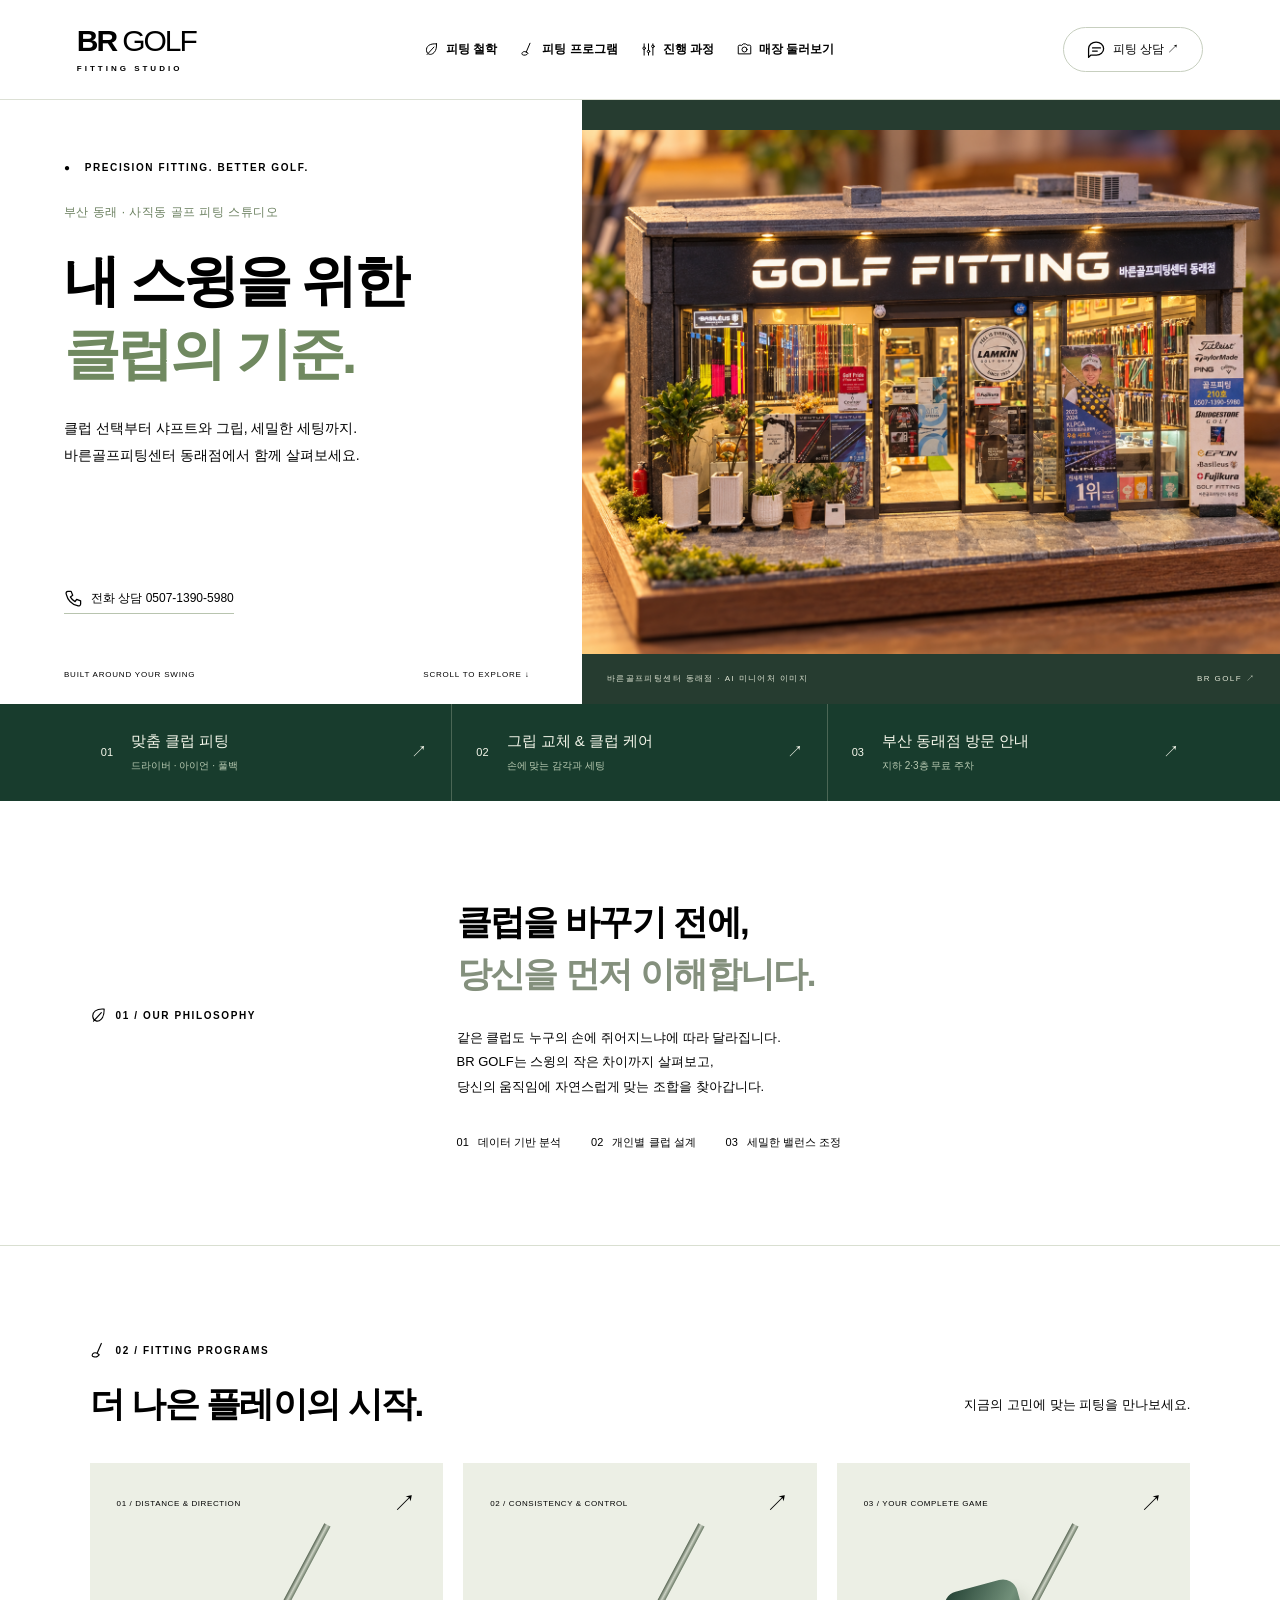
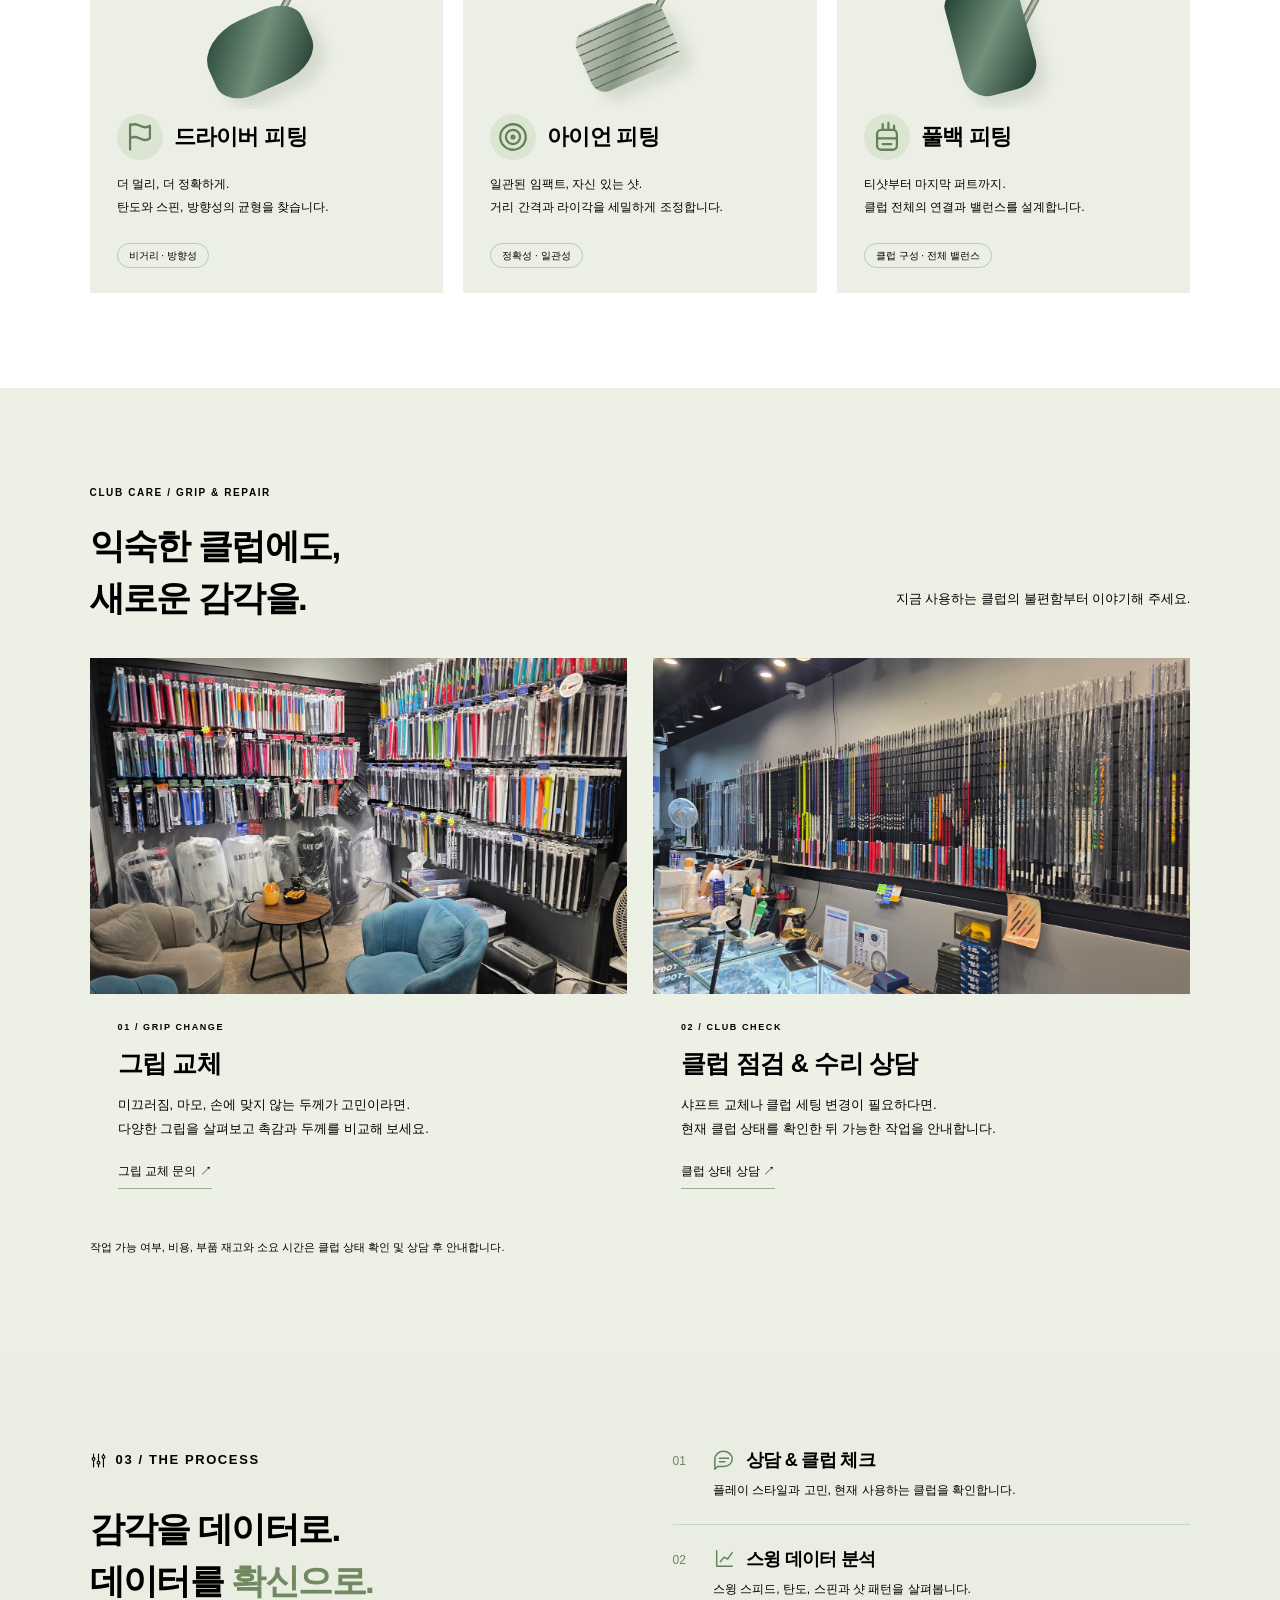
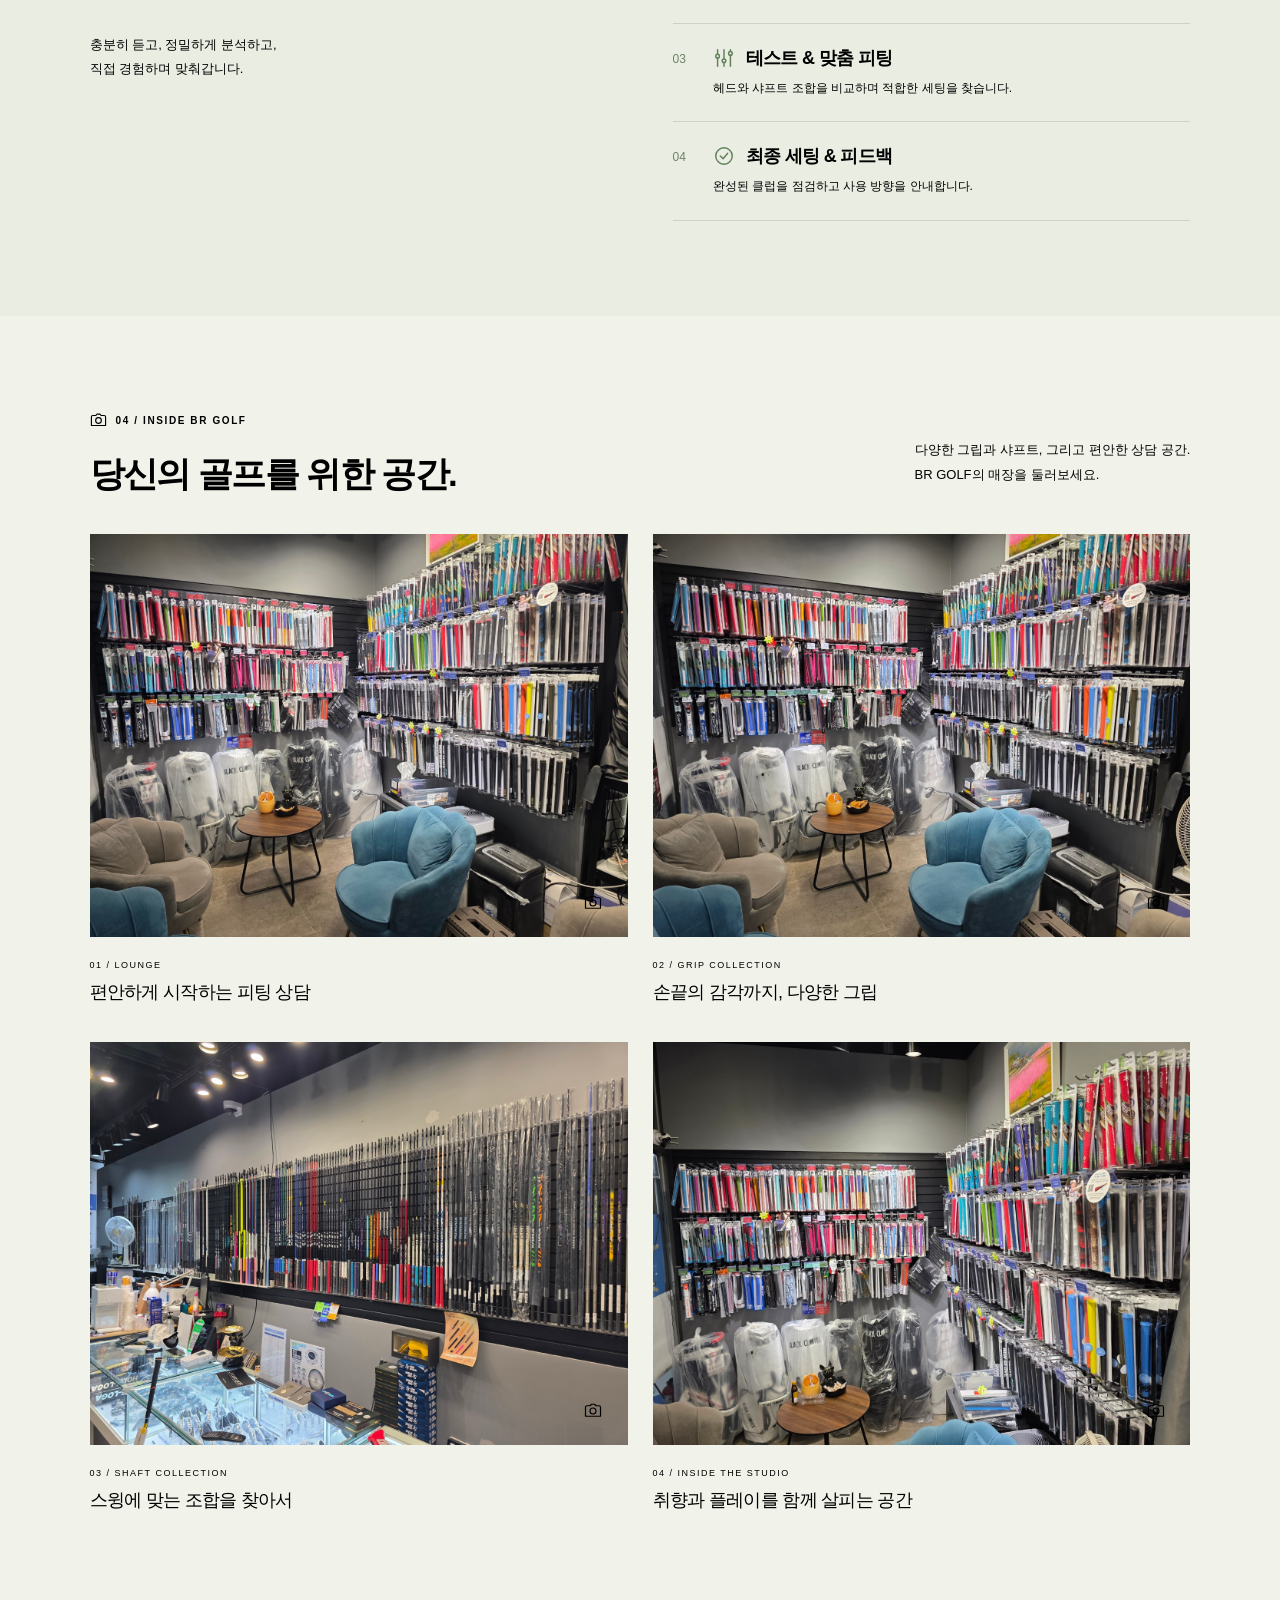
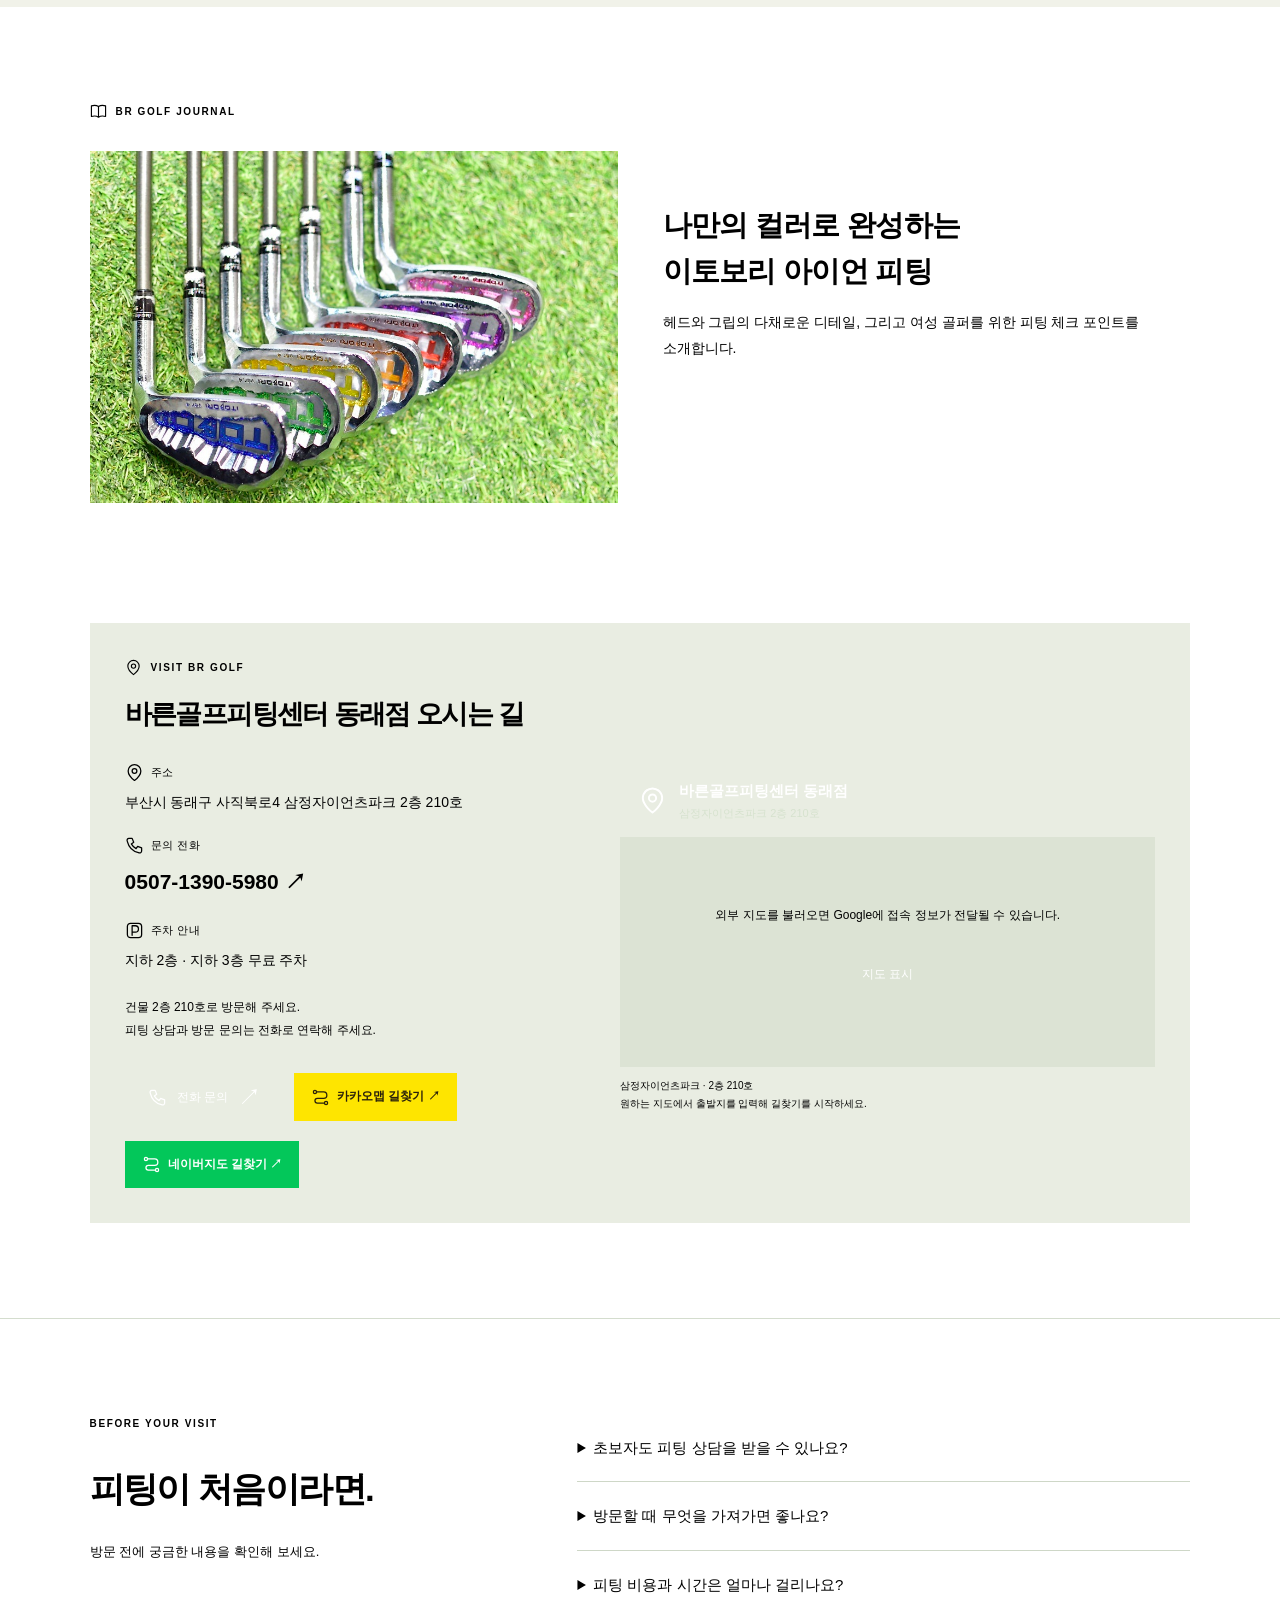
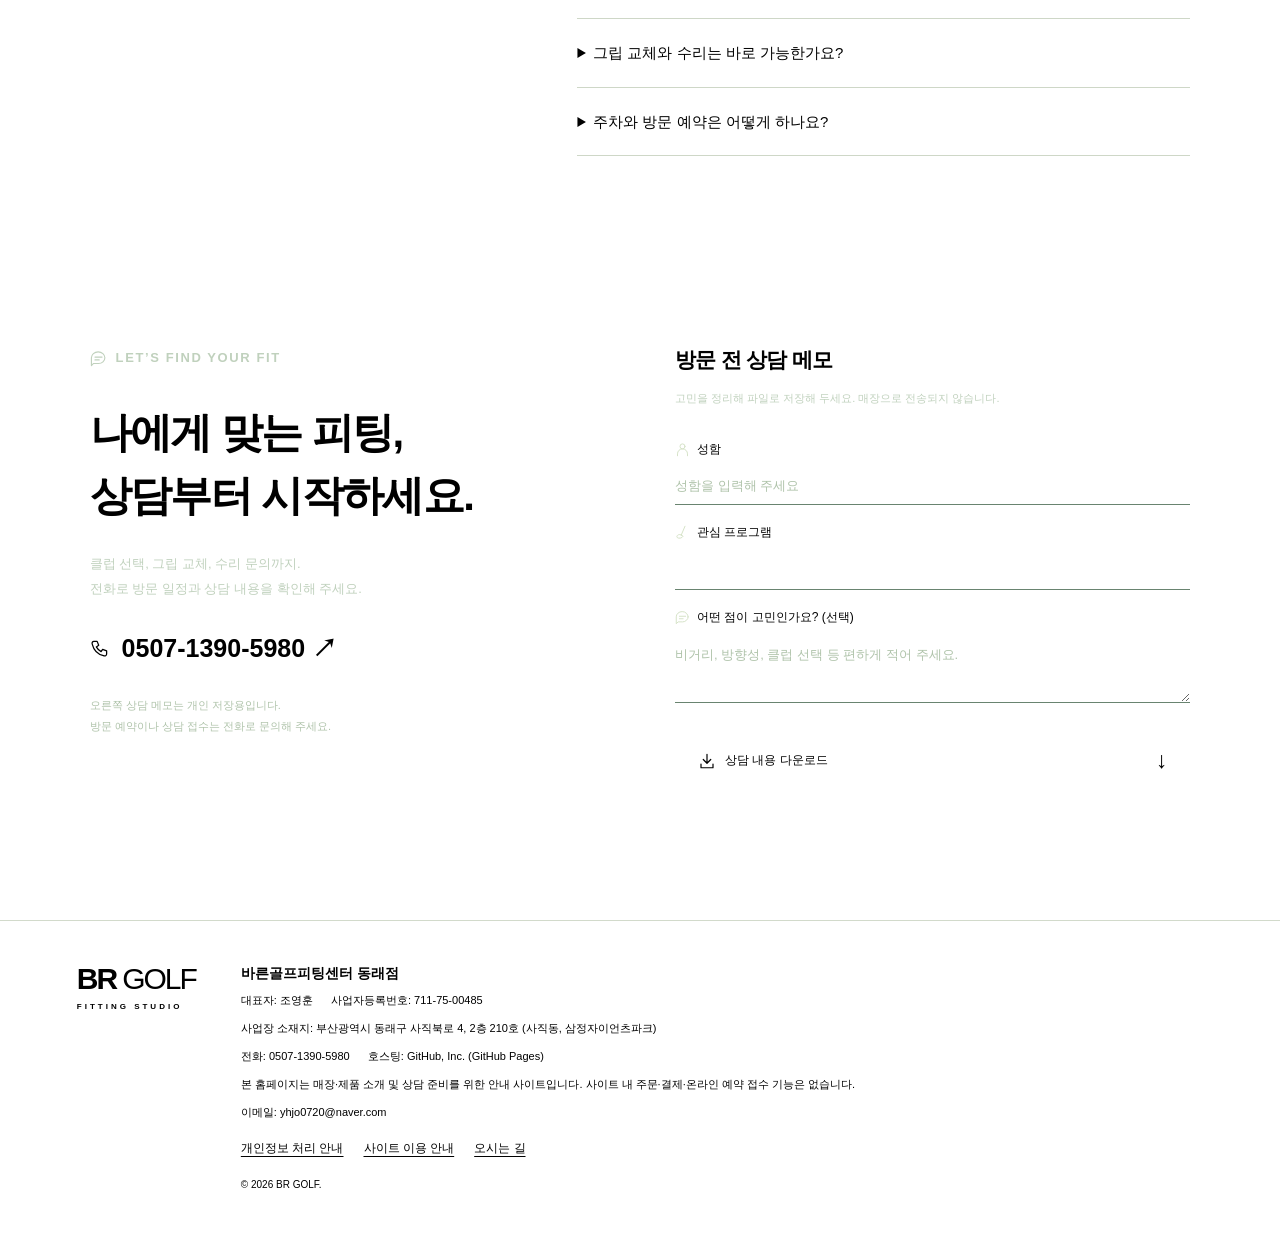
==== commit 20fa4915: "Redesign homepage around fitting services and telephone consultation" ====
--- a/index.html
+++ b/index.html
@@ -1,16 +1,16 @@
-<!doctype html><html lang="ko"><head><meta charset="utf-8"><meta name="viewport" content="width=device-width, initial-scale=1"><meta name="description" content="BR GOLF 스윙 데이터에서 시작하는 맞춤 골프 피팅"><title>BR GOLF | 당신의 스윙에, 정확한 답을.</title><link rel="stylesheet" href="style.css"><script src="script.js" defer></script><script src="maps.js" defer></script></head><body>
-<header><a class="logo" href="#">BR<span>GOLF</span><small>FITTING STUDIO</small></a><nav aria-label="주 메뉴"><a href="#about"><svg class="ui-icon " viewBox="0 0 24 24" fill="none" stroke="currentColor" stroke-width="1.6" stroke-linecap="round" stroke-linejoin="round" aria-hidden="true" focusable="false"><path d="M20 3C9 2 3 7 4 14c1 6 7 8 12 3 4-4 4-9 4-14ZM5 20 16 8"/></svg>브랜드 소개</a><a href="#programs"><svg class="ui-icon " viewBox="0 0 24 24" fill="none" stroke="currentColor" stroke-width="1.6" stroke-linecap="round" stroke-linejoin="round" aria-hidden="true" focusable="false"><path d="m16 2-6 14M10 16c-3-2-7 0-7 3 0 2 5 3 8 1l2-2-3-2Z"/></svg>피팅 프로그램</a><a href="#process"><svg class="ui-icon " viewBox="0 0 24 24" fill="none" stroke="currentColor" stroke-width="1.6" stroke-linecap="round" stroke-linejoin="round" aria-hidden="true" focusable="false"><path d="M5 3v5m0 4v9M12 3v10m0 4v4M19 3v2m0 4v12"/><circle cx="5" cy="10" r="2"/><circle cx="12" cy="15" r="2"/><circle cx="19" cy="7" r="2"/></svg>피팅 프로세스</a><a href="#studio"><svg class="ui-icon " viewBox="0 0 24 24" fill="none" stroke="currentColor" stroke-width="1.6" stroke-linecap="round" stroke-linejoin="round" aria-hidden="true" focusable="false"><path d="m8 5 2-2h4l2 2h4a2 2 0 0 1 2 2v12H2V7a2 2 0 0 1 2-2Z"/><circle cx="12" cy="12" r="4"/></svg>매장 둘러보기</a></nav><a class="nav-button" href="#contact"><svg class="ui-icon " viewBox="0 0 24 24" fill="none" stroke="currentColor" stroke-width="1.6" stroke-linecap="round" stroke-linejoin="round" aria-hidden="true" focusable="false"><path d="M21 11a9 8 0 0 1-9 8H5l-3 3V11a9 8 0 0 1 19 0Z"/><path d="M7 10h10M7 14h6"/></svg>피팅 상담 ↗</a></header>
-<main><section class="hero"><div class="hero-copy"><p class="eyebrow">● &nbsp; PRECISION FITTING. BETTER GOLF.</p><h1>당신의 스윙에,<br>정확한 <em>답을.</em></h1><p class="lead">좋은 클럽의 기준은, 당신입니다.<br>스윙 데이터와 섬세한 피팅으로 완성하는 나만의 골프.</p><a class="button" href="#programs"><span class="button-label"><svg class="ui-icon " viewBox="0 0 24 24" fill="none" stroke="currentColor" stroke-width="1.6" stroke-linecap="round" stroke-linejoin="round" aria-hidden="true" focusable="false"><circle cx="12" cy="12" r="9"/><circle cx="12" cy="12" r="5"/><circle cx="12" cy="12" r="1"/></svg>나에게 맞는 피팅 찾기</span> <span>↗</span></a><div class="hero-bottom"><span>BUILT AROUND YOUR SWING</span><a href="#about">SCROLL TO EXPLORE ↓</a></div></div><div class="visual visual-store"><img class="store-image" src="assets/store-diorama.png" width="1448" height="1086" fetchpriority="high" alt="바른골프피팅센터 동래점의 간판과 클럽 진열대, 화분을 표현한 따뜻한 미니어처 디오라마"><div class="store-caption"><span>OUR STUDIO, IN MINIATURE</span><span>BR GOLF ↗</span></div></div></section>
-<div class="ticker"><span>YOUR SWING.</span><b>✳</b><span>YOUR CLUB.</span><b>✳</b><span>YOUR BEST GAME.</span><b>✳</b><span>BR GOLF FITTING STUDIO</span></div>
+<!doctype html><html lang="ko"><head><meta charset="utf-8"><meta name="viewport" content="width=device-width, initial-scale=1"><meta name="description" content="부산 동래구 사직동 골프 피팅 전문점. 맞춤 클럽 피팅, 그립 교체, 클럽 수리 상담. 삼정자이언츠파크 2층 210호."><title>바른골프피팅센터 동래점 | 맞춤 피팅 · 그립 교체 · 클럽 수리</title><link rel="stylesheet" href="style.css"><script src="script.js" defer></script><script src="maps.js" defer></script></head><body>
+<header><a class="logo" href="#">BR<span>GOLF</span><small>FITTING STUDIO</small></a><nav aria-label="주 메뉴"><a href="#about"><svg class="ui-icon " viewBox="0 0 24 24" fill="none" stroke="currentColor" stroke-width="1.6" stroke-linecap="round" stroke-linejoin="round" aria-hidden="true" focusable="false"><path d="M20 3C9 2 3 7 4 14c1 6 7 8 12 3 4-4 4-9 4-14ZM5 20 16 8"/></svg>피팅 철학</a><a href="#programs"><svg class="ui-icon " viewBox="0 0 24 24" fill="none" stroke="currentColor" stroke-width="1.6" stroke-linecap="round" stroke-linejoin="round" aria-hidden="true" focusable="false"><path d="m16 2-6 14M10 16c-3-2-7 0-7 3 0 2 5 3 8 1l2-2-3-2Z"/></svg>피팅 프로그램</a><a href="#process"><svg class="ui-icon " viewBox="0 0 24 24" fill="none" stroke="currentColor" stroke-width="1.6" stroke-linecap="round" stroke-linejoin="round" aria-hidden="true" focusable="false"><path d="M5 3v5m0 4v9M12 3v10m0 4v4M19 3v2m0 4v12"/><circle cx="5" cy="10" r="2"/><circle cx="12" cy="15" r="2"/><circle cx="19" cy="7" r="2"/></svg>진행 과정</a><a href="#studio"><svg class="ui-icon " viewBox="0 0 24 24" fill="none" stroke="currentColor" stroke-width="1.6" stroke-linecap="round" stroke-linejoin="round" aria-hidden="true" focusable="false"><path d="m8 5 2-2h4l2 2h4a2 2 0 0 1 2 2v12H2V7a2 2 0 0 1 2-2Z"/><circle cx="12" cy="12" r="4"/></svg>매장 둘러보기</a></nav><a class="nav-button" href="#contact"><svg class="ui-icon " viewBox="0 0 24 24" fill="none" stroke="currentColor" stroke-width="1.6" stroke-linecap="round" stroke-linejoin="round" aria-hidden="true" focusable="false"><path d="M21 11a9 8 0 0 1-9 8H5l-3 3V11a9 8 0 0 1 19 0Z"/><path d="M7 10h10M7 14h6"/></svg>피팅 상담 ↗</a></header>
+<main><section class="hero"><div class="hero-copy"><p class="eyebrow">● &nbsp; PRECISION FITTING. BETTER GOLF.</p><p class="local-label">부산 동래 · 사직동 골프 피팅 스튜디오</p><h1>내 스윙을 위한<br><em>클럽의 기준.</em></h1><p class="lead">클럽 선택부터 샤프트와 그립, 세밀한 세팅까지.<br>바른골프피팅센터 동래점에서 함께 살펴보세요.</p><a class="button" href="#programs"><span class="button-label"><svg class="ui-icon " viewBox="0 0 24 24" fill="none" stroke="currentColor" stroke-width="1.6" stroke-linecap="round" stroke-linejoin="round" aria-hidden="true" focusable="false"><circle cx="12" cy="12" r="9"/><circle cx="12" cy="12" r="5"/><circle cx="12" cy="12" r="1"/></svg>나에게 맞는 피팅 찾기</span> <span>↗</span></a><a class="hero-phone" href="tel:050713905980"><svg class="ui-icon" viewBox="0 0 24 24" fill="none" stroke="currentColor" stroke-width="1.6" stroke-linecap="round" stroke-linejoin="round" aria-hidden="true"><path d="M5 3h4l2 5-3 2a15 15 0 0 0 6 6l2-3 5 2v4c0 2-2 3-4 2C9 19 5 15 3 7c-1-2 0-4 2-4Z"/></svg> 전화 상담 0507-1390-5980</a><div class="hero-bottom"><span>BUILT AROUND YOUR SWING</span><a href="#about">SCROLL TO EXPLORE ↓</a></div></div><div class="visual visual-store"><img class="store-image" src="assets/store-diorama.png" width="1448" height="1086" fetchpriority="high" alt="바른골프피팅센터 동래점의 간판과 클럽 진열대, 화분을 표현한 따뜻한 미니어처 디오라마"><div class="store-caption"><span>바른골프피팅센터 동래점 · AI 미니어처 이미지</span><span>BR GOLF ↗</span></div></div></section>
+<div class="service-strip"><a href="#programs"><b>01</b><span>맞춤 클럽 피팅<small>드라이버 · 아이언 · 풀백</small></span><span>↗</span></a><a href="#care"><b>02</b><span>그립 교체 & 클럽 케어<small>손에 맞는 감각과 세팅</small></span><span>↗</span></a><a href="#visit"><b>03</b><span>부산 동래점 방문 안내<small>지하 2·3층 무료 주차</small></span><span>↗</span></a></div>
 <section class="about section" id="about"><p class="eyebrow"><svg class="ui-icon " viewBox="0 0 24 24" fill="none" stroke="currentColor" stroke-width="1.6" stroke-linecap="round" stroke-linejoin="round" aria-hidden="true" focusable="false"><path d="M20 3C9 2 3 7 4 14c1 6 7 8 12 3 4-4 4-9 4-14ZM5 20 16 8"/></svg>01 / OUR PHILOSOPHY</p><div><h2>클럽을 바꾸기 전에,<br><span>당신을 먼저 이해합니다.</span></h2><p>같은 클럽도 누구의 손에 쥐어지느냐에 따라 달라집니다.<br>BR GOLF는 스윙의 작은 차이까지 살펴보고,<br>당신의 움직임에 자연스럽게 맞는 조합을 찾아갑니다.</p><div class="principles"><span>01 &nbsp; 데이터 기반 분석</span><span>02 &nbsp; 개인별 클럽 설계</span><span>03 &nbsp; 세밀한 밸런스 조정</span></div></div></section>
 <section class="section" id="programs"><div class="section-top"><div><p class="eyebrow"><svg class="ui-icon " viewBox="0 0 24 24" fill="none" stroke="currentColor" stroke-width="1.6" stroke-linecap="round" stroke-linejoin="round" aria-hidden="true" focusable="false"><path d="m16 2-6 14M10 16c-3-2-7 0-7 3 0 2 5 3 8 1l2-2-3-2Z"/></svg>02 / FITTING PROGRAMS</p><h2>더 나은 플레이의 시작.</h2></div><p>지금의 고민에 맞는 피팅을 만나보세요.</p></div><div class="cards">
 <a class="card" href="#contact" data-program="드라이버 피팅"><div class="card-top">01 / DISTANCE & DIRECTION <span>↗</span></div><div class="mini driver"><i></i></div><h3 class="icon-heading"><svg class="ui-icon heading-icon" viewBox="0 0 24 24" fill="none" stroke="currentColor" stroke-width="1.6" stroke-linecap="round" stroke-linejoin="round" aria-hidden="true" focusable="false"><path d="M5 21V3m0 1c5-4 9 4 14 0v9c-5 4-9-4-14 0"/></svg>드라이버 피팅</h3><p>더 멀리, 더 정확하게.<br>탄도와 스핀, 방향성의 균형을 찾습니다.</p><span class="tag">비거리 · 방향성</span></a>
 <a class="card" href="#contact" data-program="아이언 피팅"><div class="card-top">02 / CONSISTENCY & CONTROL <span>↗</span></div><div class="mini iron"><i></i></div><h3 class="icon-heading"><svg class="ui-icon heading-icon" viewBox="0 0 24 24" fill="none" stroke="currentColor" stroke-width="1.6" stroke-linecap="round" stroke-linejoin="round" aria-hidden="true" focusable="false"><circle cx="12" cy="12" r="9"/><circle cx="12" cy="12" r="5"/><circle cx="12" cy="12" r="1"/></svg>아이언 피팅</h3><p>일관된 임팩트, 자신 있는 샷.<br>거리 간격과 라이각을 세밀하게 조정합니다.</p><span class="tag">정확성 · 일관성</span></a>
 <a class="card" href="#contact" data-program="풀백 피팅"><div class="card-top">03 / YOUR COMPLETE GAME <span>↗</span></div><div class="mini full"><i></i></div><h3 class="icon-heading"><svg class="ui-icon heading-icon" viewBox="0 0 24 24" fill="none" stroke="currentColor" stroke-width="1.6" stroke-linecap="round" stroke-linejoin="round" aria-hidden="true" focusable="false"><rect x="5" y="7" width="14" height="14" rx="3"/><path d="M9 7V3m4 4V2m4 5V4M5 13h14M9 17h6"/></svg>풀백 피팅</h3><p>티샷부터 마지막 퍼트까지.<br>클럽 전체의 연결과 밸런스를 설계합니다.</p><span class="tag">클럽 구성 · 전체 밸런스</span></a></div></section>
-<section class="process section" id="process"><div><p class="eyebrow"><svg class="ui-icon " viewBox="0 0 24 24" fill="none" stroke="currentColor" stroke-width="1.6" stroke-linecap="round" stroke-linejoin="round" aria-hidden="true" focusable="false"><path d="M5 3v5m0 4v9M12 3v10m0 4v4M19 3v2m0 4v12"/><circle cx="5" cy="10" r="2"/><circle cx="12" cy="15" r="2"/><circle cx="19" cy="7" r="2"/></svg>03 / THE PROCESS</p><h2>감각을 데이터로.<br>데이터를 <em>확신으로.</em></h2><p>충분히 듣고, 정밀하게 분석하고,<br>직접 경험하며 맞춰갑니다.</p></div><ol><li><span>01</span><div><h3 class="icon-heading"><svg class="ui-icon heading-icon" viewBox="0 0 24 24" fill="none" stroke="currentColor" stroke-width="1.6" stroke-linecap="round" stroke-linejoin="round" aria-hidden="true" focusable="false"><path d="M21 11a9 8 0 0 1-9 8H5l-3 3V11a9 8 0 0 1 19 0Z"/><path d="M7 10h10M7 14h6"/></svg>상담 & 클럽 체크</h3><p>플레이 스타일과 고민, 현재 사용하는 클럽을 확인합니다.</p></div></li><li><span>02</span><div><h3 class="icon-heading"><svg class="ui-icon heading-icon" viewBox="0 0 24 24" fill="none" stroke="currentColor" stroke-width="1.6" stroke-linecap="round" stroke-linejoin="round" aria-hidden="true" focusable="false"><path d="M4 3v17h17M8 15l4-5 4 2 5-7"/></svg>스윙 데이터 분석</h3><p>스윙 스피드, 탄도, 스핀과 샷 패턴을 살펴봅니다.</p></div></li><li><span>03</span><div><h3 class="icon-heading"><svg class="ui-icon heading-icon" viewBox="0 0 24 24" fill="none" stroke="currentColor" stroke-width="1.6" stroke-linecap="round" stroke-linejoin="round" aria-hidden="true" focusable="false"><path d="M5 3v5m0 4v9M12 3v10m0 4v4M19 3v2m0 4v12"/><circle cx="5" cy="10" r="2"/><circle cx="12" cy="15" r="2"/><circle cx="19" cy="7" r="2"/></svg>테스트 & 맞춤 피팅</h3><p>헤드와 샤프트 조합을 비교하며 적합한 세팅을 찾습니다.</p></div></li><li><span>04</span><div><h3 class="icon-heading"><svg class="ui-icon heading-icon" viewBox="0 0 24 24" fill="none" stroke="currentColor" stroke-width="1.6" stroke-linecap="round" stroke-linejoin="round" aria-hidden="true" focusable="false"><circle cx="12" cy="12" r="9"/><path d="m8 12 3 3 5-6"/></svg>최종 세팅 & 피드백</h3><p>완성된 클럽을 점검하고 사용 방향을 안내합니다.</p></div></li></ol></section>
+<section class="section care" id="care"><div class="section-top"><div><p class="eyebrow">CLUB CARE / GRIP & REPAIR</p><h2>익숙한 클럽에도,<br>새로운 감각을.</h2></div><p>지금 사용하는 클럽의 불편함부터 이야기해 주세요.</p></div><div class="care-grid"><article><img src="assets/studio-grips.jpg" alt="매장에 진열된 다양한 골프 그립" loading="lazy" width="1400" height="1050"><div><span class="eyebrow">01 / GRIP CHANGE</span><h3>그립 교체</h3><p>미끄러짐, 마모, 손에 맞지 않는 두께가 고민이라면.<br>다양한 그립을 살펴보고 촉감과 두께를 비교해 보세요.</p><a href="tel:050713905980">그립 교체 문의 ↗</a></div></article><article><img src="assets/studio-shafts.jpg" alt="매장 샤프트 진열대와 클럽 용품" loading="lazy" width="1400" height="1050"><div><span class="eyebrow">02 / CLUB CHECK</span><h3>클럽 점검 & 수리 상담</h3><p>샤프트 교체나 클럽 세팅 변경이 필요하다면.<br>현재 클럽 상태를 확인한 뒤 가능한 작업을 안내합니다.</p><a href="tel:050713905980">클럽 상태 상담 ↗</a></div></article></div><p class="care-note">작업 가능 여부, 비용, 부품 재고와 소요 시간은 클럽 상태 확인 및 상담 후 안내합니다.</p></section><section class="process section" id="process"><div><p class="eyebrow"><svg class="ui-icon " viewBox="0 0 24 24" fill="none" stroke="currentColor" stroke-width="1.6" stroke-linecap="round" stroke-linejoin="round" aria-hidden="true" focusable="false"><path d="M5 3v5m0 4v9M12 3v10m0 4v4M19 3v2m0 4v12"/><circle cx="5" cy="10" r="2"/><circle cx="12" cy="15" r="2"/><circle cx="19" cy="7" r="2"/></svg>03 / THE PROCESS</p><h2>감각을 데이터로.<br>데이터를 <em>확신으로.</em></h2><p>충분히 듣고, 정밀하게 분석하고,<br>직접 경험하며 맞춰갑니다.</p></div><ol><li><span>01</span><div><h3 class="icon-heading"><svg class="ui-icon heading-icon" viewBox="0 0 24 24" fill="none" stroke="currentColor" stroke-width="1.6" stroke-linecap="round" stroke-linejoin="round" aria-hidden="true" focusable="false"><path d="M21 11a9 8 0 0 1-9 8H5l-3 3V11a9 8 0 0 1 19 0Z"/><path d="M7 10h10M7 14h6"/></svg>상담 & 클럽 체크</h3><p>플레이 스타일과 고민, 현재 사용하는 클럽을 확인합니다.</p></div></li><li><span>02</span><div><h3 class="icon-heading"><svg class="ui-icon heading-icon" viewBox="0 0 24 24" fill="none" stroke="currentColor" stroke-width="1.6" stroke-linecap="round" stroke-linejoin="round" aria-hidden="true" focusable="false"><path d="M4 3v17h17M8 15l4-5 4 2 5-7"/></svg>스윙 데이터 분석</h3><p>스윙 스피드, 탄도, 스핀과 샷 패턴을 살펴봅니다.</p></div></li><li><span>03</span><div><h3 class="icon-heading"><svg class="ui-icon heading-icon" viewBox="0 0 24 24" fill="none" stroke="currentColor" stroke-width="1.6" stroke-linecap="round" stroke-linejoin="round" aria-hidden="true" focusable="false"><path d="M5 3v5m0 4v9M12 3v10m0 4v4M19 3v2m0 4v12"/><circle cx="5" cy="10" r="2"/><circle cx="12" cy="15" r="2"/><circle cx="19" cy="7" r="2"/></svg>테스트 & 맞춤 피팅</h3><p>헤드와 샤프트 조합을 비교하며 적합한 세팅을 찾습니다.</p></div></li><li><span>04</span><div><h3 class="icon-heading"><svg class="ui-icon heading-icon" viewBox="0 0 24 24" fill="none" stroke="currentColor" stroke-width="1.6" stroke-linecap="round" stroke-linejoin="round" aria-hidden="true" focusable="false"><circle cx="12" cy="12" r="9"/><path d="m8 12 3 3 5-6"/></svg>최종 세팅 & 피드백</h3><p>완성된 클럽을 점검하고 사용 방향을 안내합니다.</p></div></li></ol></section>
 <section class="studio section" id="studio" aria-labelledby="studio-title"><div class="section-top"><div><p class="eyebrow"><svg class="ui-icon " viewBox="0 0 24 24" fill="none" stroke="currentColor" stroke-width="1.6" stroke-linecap="round" stroke-linejoin="round" aria-hidden="true" focusable="false"><path d="m8 5 2-2h4l2 2h4a2 2 0 0 1 2 2v12H2V7a2 2 0 0 1 2-2Z"/><circle cx="12" cy="12" r="4"/></svg>04 / INSIDE BR GOLF</p><h2 id="studio-title">당신의 골프를 위한 공간.</h2></div><p>다양한 그립과 샤프트, 그리고 편안한 상담 공간.<br>BR GOLF의 매장을 둘러보세요.</p></div><div class="studio-grid"><figure class="studio-item"><button class="studio-photo" type="button" data-photo="assets/studio-lounge.jpg" aria-label="그립 진열대와 편안한 상담 공간 크게 보기"><img src="assets/studio-lounge.jpg" width="1400" height="1050" loading="lazy" decoding="async" alt="그립 진열대와 편안한 상담 공간"><span class="photo-expand" aria-hidden="true"><svg class="ui-icon " viewBox="0 0 24 24" fill="none" stroke="currentColor" stroke-width="1.6" stroke-linecap="round" stroke-linejoin="round" aria-hidden="true" focusable="false"><path d="m8 5 2-2h4l2 2h4a2 2 0 0 1 2 2v12H2V7a2 2 0 0 1 2-2Z"/><circle cx="12" cy="12" r="4"/></svg></span></button><figcaption><span>01 / LOUNGE</span><h3>편안하게 시작하는 피팅 상담</h3></figcaption></figure><figure class="studio-item"><button class="studio-photo" type="button" data-photo="assets/studio-grips.jpg" aria-label="다양한 색상과 형태의 골프 그립 진열 크게 보기"><img src="assets/studio-grips.jpg" width="1400" height="1050" loading="lazy" decoding="async" alt="다양한 색상과 형태의 골프 그립 진열"><span class="photo-expand" aria-hidden="true"><svg class="ui-icon " viewBox="0 0 24 24" fill="none" stroke="currentColor" stroke-width="1.6" stroke-linecap="round" stroke-linejoin="round" aria-hidden="true" focusable="false"><path d="m8 5 2-2h4l2 2h4a2 2 0 0 1 2 2v12H2V7a2 2 0 0 1 2-2Z"/><circle cx="12" cy="12" r="4"/></svg></span></button><figcaption><span>02 / GRIP COLLECTION</span><h3>손끝의 감각까지, 다양한 그립</h3></figcaption></figure><figure class="studio-item"><button class="studio-photo" type="button" data-photo="assets/studio-shafts.jpg" aria-label="매장 벽면을 따라 정돈된 골프 샤프트와 용품 크게 보기"><img src="assets/studio-shafts.jpg" width="1400" height="1050" loading="lazy" decoding="async" alt="매장 벽면을 따라 정돈된 골프 샤프트와 용품"><span class="photo-expand" aria-hidden="true"><svg class="ui-icon " viewBox="0 0 24 24" fill="none" stroke="currentColor" stroke-width="1.6" stroke-linecap="round" stroke-linejoin="round" aria-hidden="true" focusable="false"><path d="m8 5 2-2h4l2 2h4a2 2 0 0 1 2 2v12H2V7a2 2 0 0 1 2-2Z"/><circle cx="12" cy="12" r="4"/></svg></span></button><figcaption><span>03 / SHAFT COLLECTION</span><h3>스윙에 맞는 조합을 찾아서</h3></figcaption></figure><figure class="studio-item"><button class="studio-photo" type="button" data-photo="assets/studio-detail.jpg" aria-label="골프 그립과 골프백이 진열된 매장 내부 크게 보기"><img src="assets/studio-detail.jpg" width="1400" height="1050" loading="lazy" decoding="async" alt="골프 그립과 골프백이 진열된 매장 내부"><span class="photo-expand" aria-hidden="true"><svg class="ui-icon " viewBox="0 0 24 24" fill="none" stroke="currentColor" stroke-width="1.6" stroke-linecap="round" stroke-linejoin="round" aria-hidden="true" focusable="false"><path d="m8 5 2-2h4l2 2h4a2 2 0 0 1 2 2v12H2V7a2 2 0 0 1 2-2Z"/><circle cx="12" cy="12" r="4"/></svg></span></button><figcaption><span>04 / INSIDE THE STUDIO</span><h3>취향과 플레이를 함께 살피는 공간</h3></figcaption></figure></div></section>
 <section class="section" id="journal"><p class="eyebrow"><svg class="ui-icon " viewBox="0 0 24 24" fill="none" stroke="currentColor" stroke-width="1.6" stroke-linecap="round" stroke-linejoin="round" aria-hidden="true" focusable="false"><path d="M12 5c-3-2-6-2-10-1v15c4-1 7-1 10 1 3-2 6-2 10-1V4c-4-1-7-1-10 1Zm0 0v15"/></svg>BR GOLF JOURNAL</p><a class="journal-card" href="itobori-women-irons.html"><img src="assets/itobori-5.jpg" alt="다채로운 컬러의 이토보리 아이언" loading="lazy" width="966" height="644"><div><h3>나만의 컬러로 완성하는<br>이토보리 아이언 피팅</h3><p>헤드와 그립의 다채로운 디테일, 그리고 여성 골퍼를 위한 피팅 체크 포인트를 소개합니다.</p><span class="button"><span class="button-label"><svg class="ui-icon " viewBox="0 0 24 24" fill="none" stroke="currentColor" stroke-width="1.6" stroke-linecap="round" stroke-linejoin="round" aria-hidden="true" focusable="false"><path d="M12 5c-3-2-6-2-10-1v15c4-1 7-1 10 1 3-2 6-2 10-1V4c-4-1-7-1-10 1Zm0 0v15"/></svg>블로그 글 읽기</span> <span>↗</span></span></div></a></section>
 <div class="section store-location" id="visit"><section class="visit-info" aria-labelledby="visit-title"><p class="eyebrow"><svg class="ui-icon " viewBox="0 0 24 24" fill="none" stroke="currentColor" stroke-width="1.6" stroke-linecap="round" stroke-linejoin="round" aria-hidden="true" focusable="false"><path d="M20 10c0 6-8 12-8 12S4 16 4 10a8 8 0 1 1 16 0Z"/><circle cx="12" cy="10" r="3"/></svg>VISIT BR GOLF</p><h2 id="visit-title">바른골프피팅센터 동래점 오시는 길</h2><div class="visit-grid"><div class="visit-details"><dl><dt><svg class="ui-icon " viewBox="0 0 24 24" fill="none" stroke="currentColor" stroke-width="1.6" stroke-linecap="round" stroke-linejoin="round" aria-hidden="true" focusable="false"><path d="M20 10c0 6-8 12-8 12S4 16 4 10a8 8 0 1 1 16 0Z"/><circle cx="12" cy="10" r="3"/></svg>주소</dt><dd>부산시 동래구 사직북로4 삼정자이언츠파크 2층 210호</dd><dt><svg class="ui-icon " viewBox="0 0 24 24" fill="none" stroke="currentColor" stroke-width="1.6" stroke-linecap="round" stroke-linejoin="round" aria-hidden="true" focusable="false"><path d="M5 3h4l2 5-3 2a15 15 0 0 0 6 6l2-3 5 2v4c0 2-2 3-4 2C9 19 5 15 3 7c-1-2 0-4 2-4Z"/></svg>문의 전화</dt><dd><a class="visit-phone" href="tel:050713905980">0507-1390-5980 ↗</a></dd><dt><svg class="ui-icon " viewBox="0 0 24 24" fill="none" stroke="currentColor" stroke-width="1.6" stroke-linecap="round" stroke-linejoin="round" aria-hidden="true" focusable="false"><rect x="3" y="3" width="18" height="18" rx="4"/><path d="M9 18V6h4a4 4 0 0 1 0 8H9"/></svg>주차 안내</dt><dd>지하 2층 · 지하 3층 무료 주차</dd></dl><p>건물 2층 210호로 방문해 주세요.<br>피팅 상담과 방문 문의는 전화로 연락해 주세요.</p><div class="visit-actions"><a class="button" href="tel:050713905980"><svg class="ui-icon " viewBox="0 0 24 24" fill="none" stroke="currentColor" stroke-width="1.6" stroke-linecap="round" stroke-linejoin="round" aria-hidden="true" focusable="false"><path d="M5 3h4l2 5-3 2a15 15 0 0 0 6 6l2-3 5 2v4c0 2-2 3-4 2C9 19 5 15 3 7c-1-2 0-4 2-4Z"/></svg>전화 문의 <span>↗</span></a><a class="direction-button kakao-direction" href="https://map.kakao.com/link/to/%EB%B0%94%EB%A5%B8%EA%B3%A8%ED%94%84%ED%94%BC%ED%8C%85%EC%84%BC%ED%84%B0%20%EB%8F%99%EB%9E%98%EC%A0%90,35.1962645950225,129.06135929353" target="_blank" rel="noopener noreferrer"><svg class="ui-icon " viewBox="0 0 24 24" fill="none" stroke="currentColor" stroke-width="1.6" stroke-linecap="round" stroke-linejoin="round" aria-hidden="true" focusable="false"><circle cx="5" cy="5" r="2"/><circle cx="19" cy="19" r="2"/><path d="M7 5h9a4 4 0 0 1 0 8H8a3 3 0 0 0 0 6h9"/></svg>카카오맵 길찾기 ↗</a><a class="direction-button naver-direction" href="https://m.map.naver.com/route.nhn?menu=route&amp;ename=%EB%B0%94%EB%A5%B8%EA%B3%A8%ED%94%84%ED%94%BC%ED%8C%85%EC%84%BC%ED%84%B0%20%EB%8F%99%EB%9E%98%EC%A0%90&amp;ex=129.06135929353&amp;ey=35.1962645950225&amp;pathType=0" target="_blank" rel="noopener noreferrer"><svg class="ui-icon " viewBox="0 0 24 24" fill="none" stroke="currentColor" stroke-width="1.6" stroke-linecap="round" stroke-linejoin="round" aria-hidden="true" focusable="false"><circle cx="5" cy="5" r="2"/><circle cx="19" cy="19" r="2"/><path d="M7 5h9a4 4 0 0 1 0 8H8a3 3 0 0 0 0 6h9"/></svg>네이버지도 길찾기 ↗</a></div></div><div class="visit-map"><div class="map-store-label"><span class="map-pin"><svg class="ui-icon " viewBox="0 0 24 24" fill="none" stroke="currentColor" stroke-width="1.6" stroke-linecap="round" stroke-linejoin="round" aria-hidden="true" focusable="false"><path d="M20 10c0 6-8 12-8 12S4 16 4 10a8 8 0 1 1 16 0Z"/><circle cx="12" cy="10" r="3"/></svg></span><div><strong>바른골프피팅센터 동래점</strong><small>삼정자이언츠파크 2층 210호</small></div></div><div class="map-placeholder"><p>외부 지도를 불러오면 Google에 접속 정보가 전달될 수 있습니다.</p><button type="button" class="button load-map" data-map-src="https://maps.google.com/maps?q=%EB%B0%94%EB%A5%B8%EA%B3%A8%ED%94%84%ED%94%BC%ED%8C%85%EC%84%BC%ED%84%B0%20%EB%8F%99%EB%9E%98%EC%A0%90%20%EB%B6%80%EC%82%B0%20%EB%8F%99%EB%9E%98%EA%B5%AC%20%EC%82%AC%EC%A7%81%EB%B6%81%EB%A1%9C%204&amp;output=embed&amp;hl=ko&amp;z=17">지도 표시</button></div><p>삼정자이언츠파크 · 2층 210호<br>원하는 지도에서 출발지를 입력해 길찾기를 시작하세요.</p></div></div></section></div>
-<section class="contact section" id="contact"><div><p class="eyebrow"><svg class="ui-icon " viewBox="0 0 24 24" fill="none" stroke="currentColor" stroke-width="1.6" stroke-linecap="round" stroke-linejoin="round" aria-hidden="true" focusable="false"><path d="M21 11a9 8 0 0 1-9 8H5l-3 3V11a9 8 0 0 1 19 0Z"/><path d="M7 10h10M7 14h6"/></svg>LET’S FIND YOUR FIT</p><h2>당신의 다음 샷이<br>달라지는 곳.</h2><p>궁금한 프로그램을 선택하고 상담 내용을 준비해 보세요.</p><p class="note">현재 상담 메모 저장용 데모입니다.<br>온라인 예약 및 매장 전송은 연결되지 않았습니다.</p></div><form id="consult"><label for="name"><svg class="ui-icon " viewBox="0 0 24 24" fill="none" stroke="currentColor" stroke-width="1.6" stroke-linecap="round" stroke-linejoin="round" aria-hidden="true" focusable="false"><circle cx="12" cy="7" r="4"/><path d="M4 22v-3a8 8 0 0 1 16 0v3"/></svg>성함</label><input id="name" name="name" autocomplete="name" required maxlength="30" placeholder="성함을 입력해 주세요"><label for="program"><svg class="ui-icon " viewBox="0 0 24 24" fill="none" stroke="currentColor" stroke-width="1.6" stroke-linecap="round" stroke-linejoin="round" aria-hidden="true" focusable="false"><path d="m16 2-6 14M10 16c-3-2-7 0-7 3 0 2 5 3 8 1l2-2-3-2Z"/></svg>관심 프로그램</label><select id="program" name="program"><option>아직 잘 모르겠어요</option><option>드라이버 피팅</option><option>아이언 피팅</option><option>풀백 피팅</option></select><label for="message"><svg class="ui-icon " viewBox="0 0 24 24" fill="none" stroke="currentColor" stroke-width="1.6" stroke-linecap="round" stroke-linejoin="round" aria-hidden="true" focusable="false"><path d="M21 11a9 8 0 0 1-9 8H5l-3 3V11a9 8 0 0 1 19 0Z"/><path d="M7 10h10M7 14h6"/></svg>어떤 점이 고민인가요? (선택)</label><textarea id="message" name="message" rows="3" maxlength="1000" placeholder="비거리, 방향성, 클럽 선택 등 편하게 적어 주세요."></textarea><button class="button" type="submit"><span class="button-label"><svg class="ui-icon " viewBox="0 0 24 24" fill="none" stroke="currentColor" stroke-width="1.6" stroke-linecap="round" stroke-linejoin="round" aria-hidden="true" focusable="false"><path d="M12 3v12m-5-5 5 5 5-5M4 16v5h16v-5"/></svg>상담 내용 다운로드</span> <span>↓</span></button><p id="status" role="status"></p></form></section></main>
-<footer class="business-footer"><a class="logo" href="index.html">BR<span>GOLF</span><small>FITTING STUDIO</small></a><div class="business-details"><strong>바른골프피팅센터 동래점</strong><p>대표자: 조영훈 <span>사업자등록번호: 711-75-00485</span></p><p>사업장 소재지: 부산광역시 동래구 사직북로 4, 2층 210호 (사직동, 삼정자이언츠파크)</p><p>전화: <a href="tel:050713905980">0507-1390-5980</a> <span>호스팅: GitHub, Inc. (GitHub Pages)</span></p><p>본 홈페이지는 매장·제품 소개 및 상담 준비를 위한 안내 사이트입니다. 사이트 내 주문·결제·온라인 예약 접수 기능은 없습니다.</p><p>이메일: <a href="mailto:yhjo0720@naver.com">yhjo0720@naver.com</a></p><div class="legal-links"><a href="privacy.html">개인정보 처리 안내</a><a href="site-guide.html">사이트 이용 안내</a><a href="index.html#visit">오시는 길</a></div><small>© 2026 BR GOLF.</small></div></footer><dialog id="photo-dialog" class="photo-dialog" aria-label="매장 사진 크게 보기"><button class="photo-close" type="button" aria-label="사진 닫기" autofocus>닫기 ×</button><img id="photo-full" alt=""><p id="photo-caption"></p></dialog></body></html>
+<section class="section fitting-faq" id="faq"><div><p class="eyebrow">BEFORE YOUR VISIT</p><h2>피팅이 처음이라면.</h2><p>방문 전에 궁금한 내용을 확인해 보세요.</p></div><div class="faq-list"><details><summary>초보자도 피팅 상담을 받을 수 있나요?</summary><p>구력에 관계없이 현재 클럽이 불편한 점이나 클럽 선택 고민을 상담할 수 있습니다. 평소 연습할 때 느끼는 점을 편하게 말씀해 주세요.</p></details><details><summary>방문할 때 무엇을 가져가면 좋나요?</summary><p>현재 사용하는 클럽과 평소 착용하는 골프 장갑·골프화를 준비하면 상담에 도움이 됩니다. 전체 세트를 가져와야 하는지는 전화로 먼저 확인해 주세요.</p></details><details><summary>피팅 비용과 시간은 얼마나 걸리나요?</summary><p>희망 프로그램, 점검 범위 및 작업 내용에 따라 달라집니다. 방문 전 전화로 상담해 주세요. 확인되지 않은 일괄 가격이나 소요 시간을 안내하지 않습니다.</p></details><details><summary>그립 교체와 수리는 바로 가능한가요?</summary><p>부품 재고와 클럽 상태, 당일 작업 일정에 따라 달라집니다. 필요한 작업과 클럽 모델을 알려주시면 가능 여부를 확인해 드립니다.</p></details><details><summary>주차와 방문 예약은 어떻게 하나요?</summary><p>삼정자이언츠파크 지하 2층·3층 무료 주차를 이용할 수 있습니다. 매장은 2층 210호이며, 방문 일정은 0507-1390-5980으로 문의해 주세요.</p></details></div></section><section class="contact section" id="contact"><div><p class="eyebrow"><svg class="ui-icon " viewBox="0 0 24 24" fill="none" stroke="currentColor" stroke-width="1.6" stroke-linecap="round" stroke-linejoin="round" aria-hidden="true" focusable="false"><path d="M21 11a9 8 0 0 1-9 8H5l-3 3V11a9 8 0 0 1 19 0Z"/><path d="M7 10h10M7 14h6"/></svg>LET’S FIND YOUR FIT</p><h2>나에게 맞는 피팅,<br>상담부터 시작하세요.</h2><p>클럽 선택, 그립 교체, 수리 문의까지.<br>전화로 방문 일정과 상담 내용을 확인해 주세요.</p><a class="consult-call" href="tel:050713905980"><svg class="ui-icon" viewBox="0 0 24 24" fill="none" stroke="currentColor" stroke-width="1.6" stroke-linecap="round" stroke-linejoin="round" aria-hidden="true"><path d="M5 3h4l2 5-3 2a15 15 0 0 0 6 6l2-3 5 2v4c0 2-2 3-4 2C9 19 5 15 3 7c-1-2 0-4 2-4Z"/></svg> 0507-1390-5980 ↗</a><p class="note">오른쪽 상담 메모는 개인 저장용입니다.<br>방문 예약이나 상담 접수는 전화로 문의해 주세요.</p></div><form id="consult"><h3>방문 전 상담 메모</h3><p class="memo-description">고민을 정리해 파일로 저장해 두세요. 매장으로 전송되지 않습니다.</p><label for="name"><svg class="ui-icon " viewBox="0 0 24 24" fill="none" stroke="currentColor" stroke-width="1.6" stroke-linecap="round" stroke-linejoin="round" aria-hidden="true" focusable="false"><circle cx="12" cy="7" r="4"/><path d="M4 22v-3a8 8 0 0 1 16 0v3"/></svg>성함</label><input id="name" name="name" autocomplete="name" required maxlength="30" placeholder="성함을 입력해 주세요"><label for="program"><svg class="ui-icon " viewBox="0 0 24 24" fill="none" stroke="currentColor" stroke-width="1.6" stroke-linecap="round" stroke-linejoin="round" aria-hidden="true" focusable="false"><path d="m16 2-6 14M10 16c-3-2-7 0-7 3 0 2 5 3 8 1l2-2-3-2Z"/></svg>관심 프로그램</label><select id="program" name="program"><option>아직 잘 모르겠어요</option><option>드라이버 피팅</option><option>아이언 피팅</option><option>풀백 피팅</option><option>그립 교체</option><option>클럽 점검 및 수리</option></select><label for="message"><svg class="ui-icon " viewBox="0 0 24 24" fill="none" stroke="currentColor" stroke-width="1.6" stroke-linecap="round" stroke-linejoin="round" aria-hidden="true" focusable="false"><path d="M21 11a9 8 0 0 1-9 8H5l-3 3V11a9 8 0 0 1 19 0Z"/><path d="M7 10h10M7 14h6"/></svg>어떤 점이 고민인가요? (선택)</label><textarea id="message" name="message" rows="3" maxlength="1000" placeholder="비거리, 방향성, 클럽 선택 등 편하게 적어 주세요."></textarea><button class="button" type="submit"><span class="button-label"><svg class="ui-icon " viewBox="0 0 24 24" fill="none" stroke="currentColor" stroke-width="1.6" stroke-linecap="round" stroke-linejoin="round" aria-hidden="true" focusable="false"><path d="M12 3v12m-5-5 5 5 5-5M4 16v5h16v-5"/></svg>상담 내용 다운로드</span> <span>↓</span></button><p id="status" role="status"></p></form></section></main>
+<footer class="business-footer"><a class="logo" href="index.html">BR<span>GOLF</span><small>FITTING STUDIO</small></a><div class="business-details"><strong>바른골프피팅센터 동래점</strong><p>대표자: 조영훈 <span>사업자등록번호: 711-75-00485</span></p><p>사업장 소재지: 부산광역시 동래구 사직북로 4, 2층 210호 (사직동, 삼정자이언츠파크)</p><p>전화: <a href="tel:050713905980">0507-1390-5980</a> <span>호스팅: GitHub, Inc. (GitHub Pages)</span></p><p>본 홈페이지는 매장·제품 소개 및 상담 준비를 위한 안내 사이트입니다. 사이트 내 주문·결제·온라인 예약 접수 기능은 없습니다.</p><p>이메일: <a href="mailto:yhjo0720@naver.com">yhjo0720@naver.com</a></p><div class="legal-links"><a href="privacy.html">개인정보 처리 안내</a><a href="site-guide.html">사이트 이용 안내</a><a href="index.html#visit">오시는 길</a></div><small>© 2026 BR GOLF.</small></div></footer><dialog id="photo-dialog" class="photo-dialog" aria-label="매장 사진 크게 보기"><button class="photo-close" type="button" aria-label="사진 닫기" autofocus>닫기 ×</button><img id="photo-full" alt=""><p id="photo-caption"></p></dialog><div class="mobile-contact"><a href="tel:050713905980"><svg class="ui-icon" viewBox="0 0 24 24" fill="none" stroke="currentColor" stroke-width="1.6" stroke-linecap="round" stroke-linejoin="round" aria-hidden="true"><path d="M5 3h4l2 5-3 2a15 15 0 0 0 6 6l2-3 5 2v4c0 2-2 3-4 2C9 19 5 15 3 7c-1-2 0-4 2-4Z"/></svg> 전화 상담</a><a href="#visit">위치 · 길찾기 ↗</a></div></body></html>
 
--- a/style.css
+++ b/style.css
@@ -25,3 +25,6 @@
 .ui-icon{width:19px;height:19px;display:inline-block;flex:0 0 auto;vertical-align:middle}.eyebrow{display:flex;align-items:center;gap:9px}.eyebrow .ui-icon{width:17px;height:17px}nav a,.nav-button,.direction-button,label,.visit-details dt{display:inline-flex;align-items:center;gap:7px}nav{gap:23px}nav .ui-icon{width:15px;height:15px}.icon-heading{display:flex;align-items:center;gap:11px}.heading-icon{width:29px;height:29px;color:#64815b}.card .heading-icon{width:34px;height:34px;padding:6px;box-sizing:content-box;background:#dce4d2;border-radius:50%}.process .heading-icon{width:22px;height:22px}.button .button-label{display:inline-flex;align-items:center;gap:9px;font-size:12px}.button-label .ui-icon{width:18px;height:18px}.visit-actions .button{gap:10px}.map-pin .ui-icon{width:29px;height:29px;color:var(--lime)}label .ui-icon{width:15px;height:15px;color:#d6e3c8}.photo-expand .ui-icon{width:18px;height:18px}@media(max-width:950px){nav{gap:12px}nav .ui-icon{width:13px;height:13px}}@media(max-width:620px){nav{display:none}.heading-icon{width:25px;height:25px}.direction-button .ui-icon{width:17px;height:17px}}
 
 body{font-family:"Noto Sans KR","Malgun Gothic",Arial,sans-serif}.business-footer{align-items:flex-start;justify-content:flex-start;gap:45px;border-top:1px solid #d2dacb}.business-details{max-width:900px}.business-details strong{font-size:14px}.business-details p{margin:7px 0;font-size:11px;line-height:1.9}.business-details p span{display:inline-block;margin-left:15px}.business-details small{font-size:10px;color:var(--muted)}.legal-links{display:flex;flex-wrap:wrap;gap:20px;font-size:12px;margin:17px 0}.legal-links a{text-decoration:underline;text-underline-offset:4px}.legal-page h1{font-size:36px}.legal-page h2{font-size:23px}.map-placeholder{min-height:230px;display:flex;flex-direction:column;justify-content:center;align-items:center;padding:25px;background:#dce3d4;text-align:center}.map-placeholder p{font-size:12px;line-height:1.8}.map-placeholder .button{margin:10px 0}@media(max-width:620px){.business-footer{gap:25px}.business-details p span{display:block;margin-left:0}.legal-page h1{font-size:28px}}
+
+/* Fitting-first redesign */
+header{background:var(--paper);position:relative;z-index:2}.hero-copy{padding-top:58px}.local-label{font-size:12px;color:#6b8060;letter-spacing:.5px;margin:0 0 20px}.hero-copy h1{font-size:clamp(40px,4.4vw,66px);letter-spacing:-3px}.hero-copy .eyebrow{margin-bottom:24px}.hero-phone{display:flex;align-items:center;gap:8px;font-size:12px;margin-top:19px;border-bottom:1px solid #b8c4af;padding-bottom:5px}.hero-bottom{padding-top:35px}.service-strip{display:grid;grid-template-columns:repeat(3,1fr);background:#183c2d;color:#f5f7eb;padding:0 6%}.service-strip>a{display:flex;align-items:center;gap:18px;padding:28px 24px;border-right:1px solid #4b6655}.service-strip>a:last-child{border:0}.service-strip b{font-size:11px;color:var(--lime);font-weight:400}.service-strip a>span:first-of-type{font-size:15px;font-weight:500}.service-strip small{display:block;font-size:10px;color:#b9cbb3;margin-top:8px}.service-strip a>span:last-child{margin-left:auto;color:var(--lime)}.care{background:#edf0e5}.care-grid{display:grid;grid-template-columns:1fr 1fr;gap:26px}.care-grid article{background:var(--paper)}.care-grid img{display:block;width:100%;height:auto;aspect-ratio:16/10;object-fit:cover}.care-grid article>div{padding:28px}.care-grid .eyebrow{font-size:9px;display:block;margin-bottom:15px}.care-grid h3{font-size:25px}.care-grid p{font-size:13px;color:var(--muted)}.care-grid a{display:inline-block;font-size:12px;border-bottom:1px solid #9daf92;padding:8px 0}.care-note{font-size:11px;color:var(--muted);margin:20px 0 0}.fitting-faq{display:grid;grid-template-columns:1fr 1.4fr;gap:50px;border-top:1px solid #d4ddce}.fitting-faq>div>p:not(.eyebrow){font-size:13px;color:var(--muted)}.faq-list details{border-bottom:1px solid #ced7c7}.faq-list summary{padding:21px 25px 21px 0;font-size:15px;cursor:pointer;line-height:1.7}.faq-list details p{font-size:13px;color:var(--muted);margin:0 0 24px}.consult-call{font-size:25px;font-weight:600;display:inline-flex;gap:13px;align-items:center;margin-top:18px;color:var(--lime)}.memo-description{font-size:11px!important;margin:0 0 13px}#consult>h3{font-size:21px;margin:0 0 5px}.mobile-contact{display:none}.card:hover{box-shadow:0 12px 24px #173b2910}@media(max-width:950px){.service-strip{padding:0 3%}.service-strip>a{padding:23px 12px;gap:10px}.service-strip a>span:first-of-type{font-size:12px}.fitting-faq{gap:30px}}@media(max-width:620px){.hero-copy h1{font-size:46px;letter-spacing:-2px}.hero-copy{padding-top:40px}.hero-phone{font-size:12px}.service-strip{grid-template-columns:1fr;padding:8px 7%}.service-strip>a{padding:19px 0;border-right:0;border-bottom:1px solid #48614e}.service-strip a>span:first-of-type{font-size:14px}.care-grid,.fitting-faq{grid-template-columns:1fr}.care-grid article>div{padding:24px}.care-grid h3{font-size:23px}.fitting-faq{gap:15px}.faq-list summary{font-size:14px}.contact .consult-call{font-size:23px}.mobile-contact{position:fixed;bottom:0;left:0;right:0;z-index:20;display:grid;grid-template-columns:1fr 1fr;padding-bottom:env(safe-area-inset-bottom);background:var(--green);box-shadow:0 -3px 18px #0c221b22}.mobile-contact a{min-height:56px;display:flex;align-items:center;justify-content:center;gap:8px;background:var(--lime);color:var(--ink);font-size:13px;font-weight:600}.mobile-contact a+a{background:var(--green);color:white}body{padding-bottom:calc(56px + env(safe-area-inset-bottom))}}
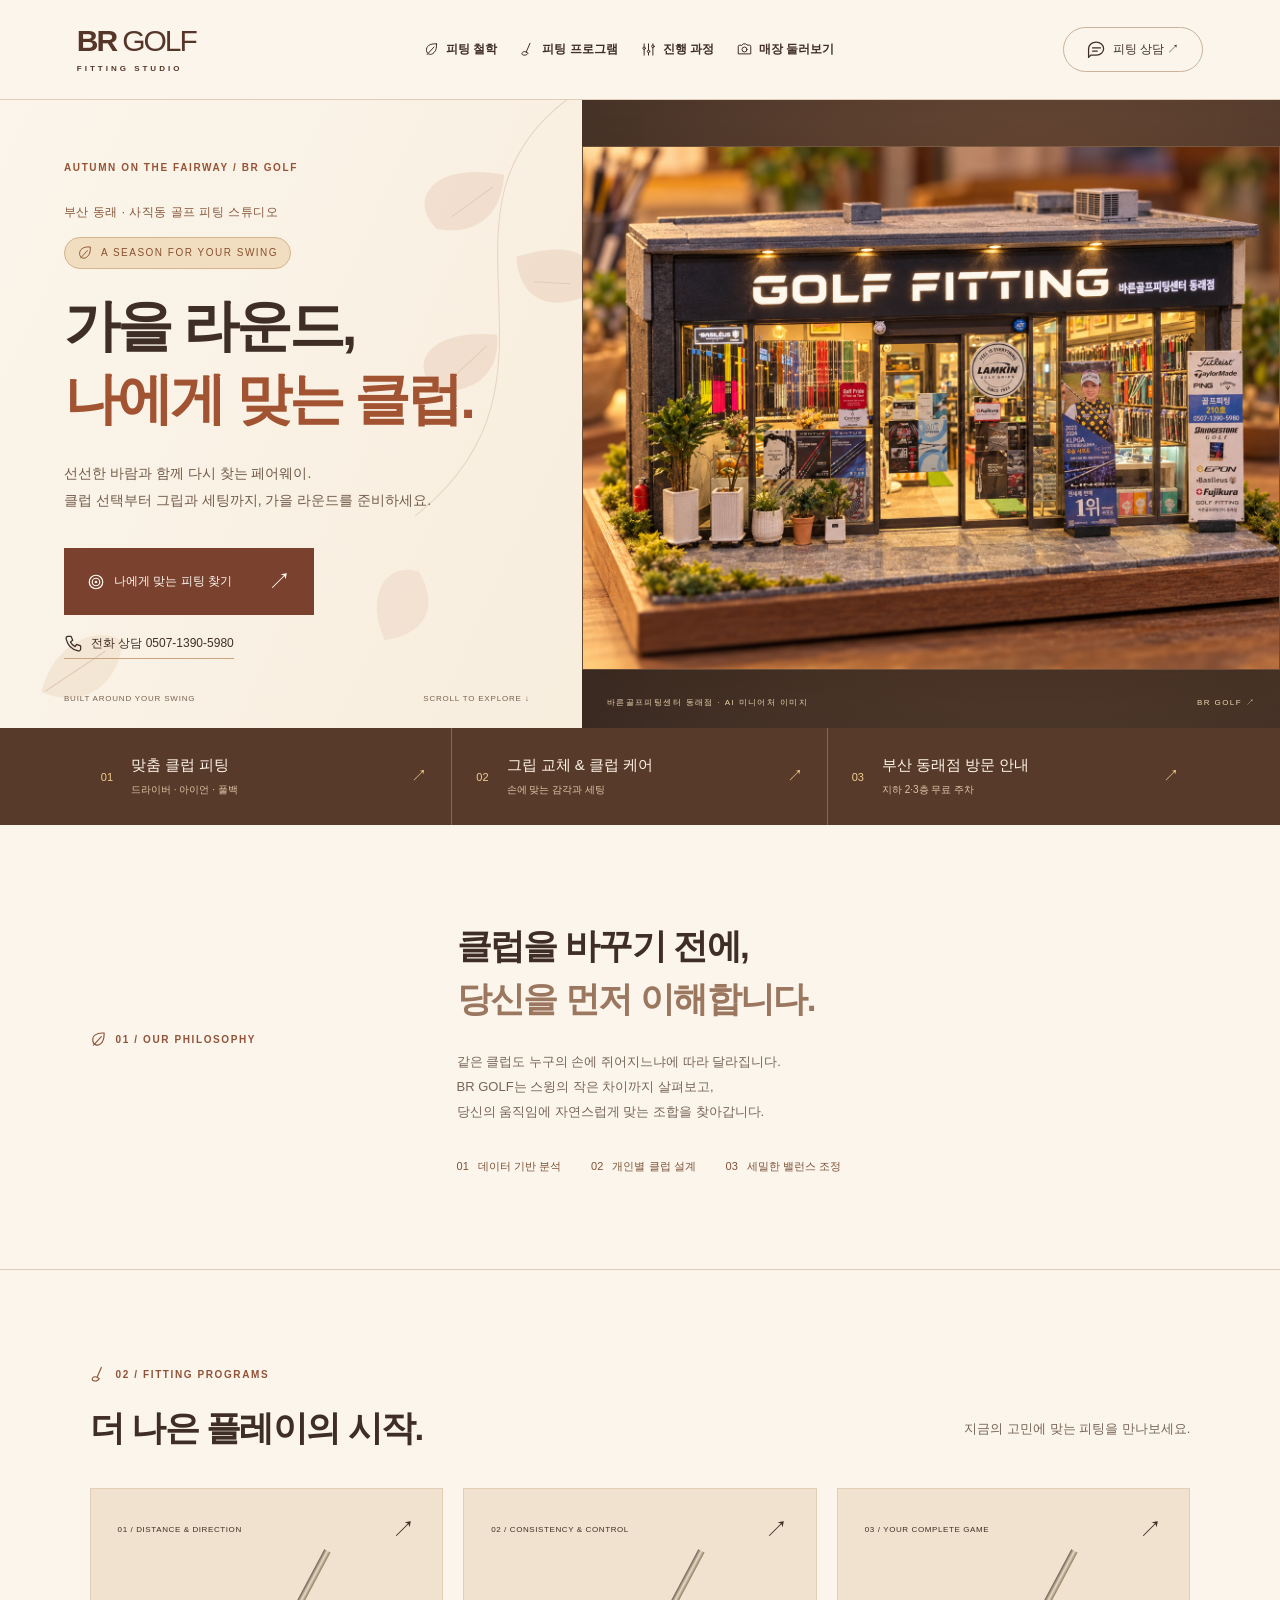
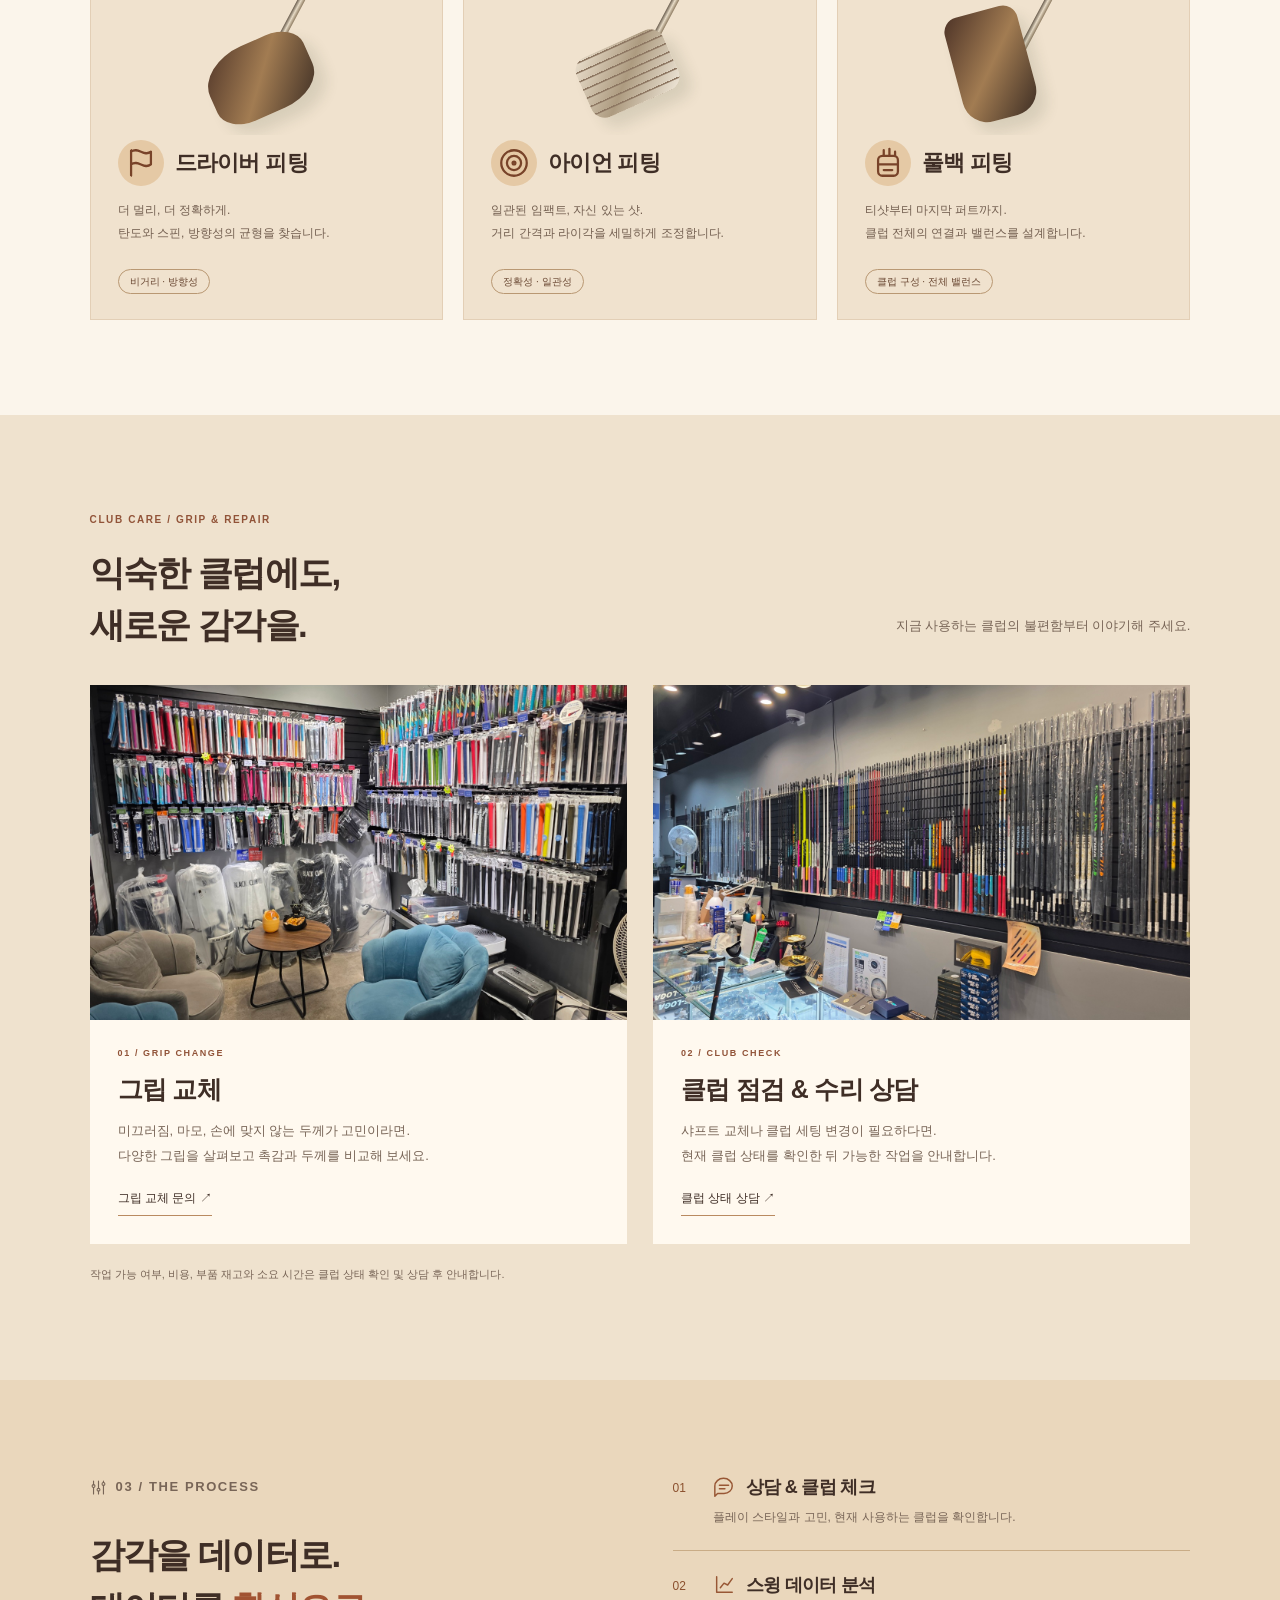
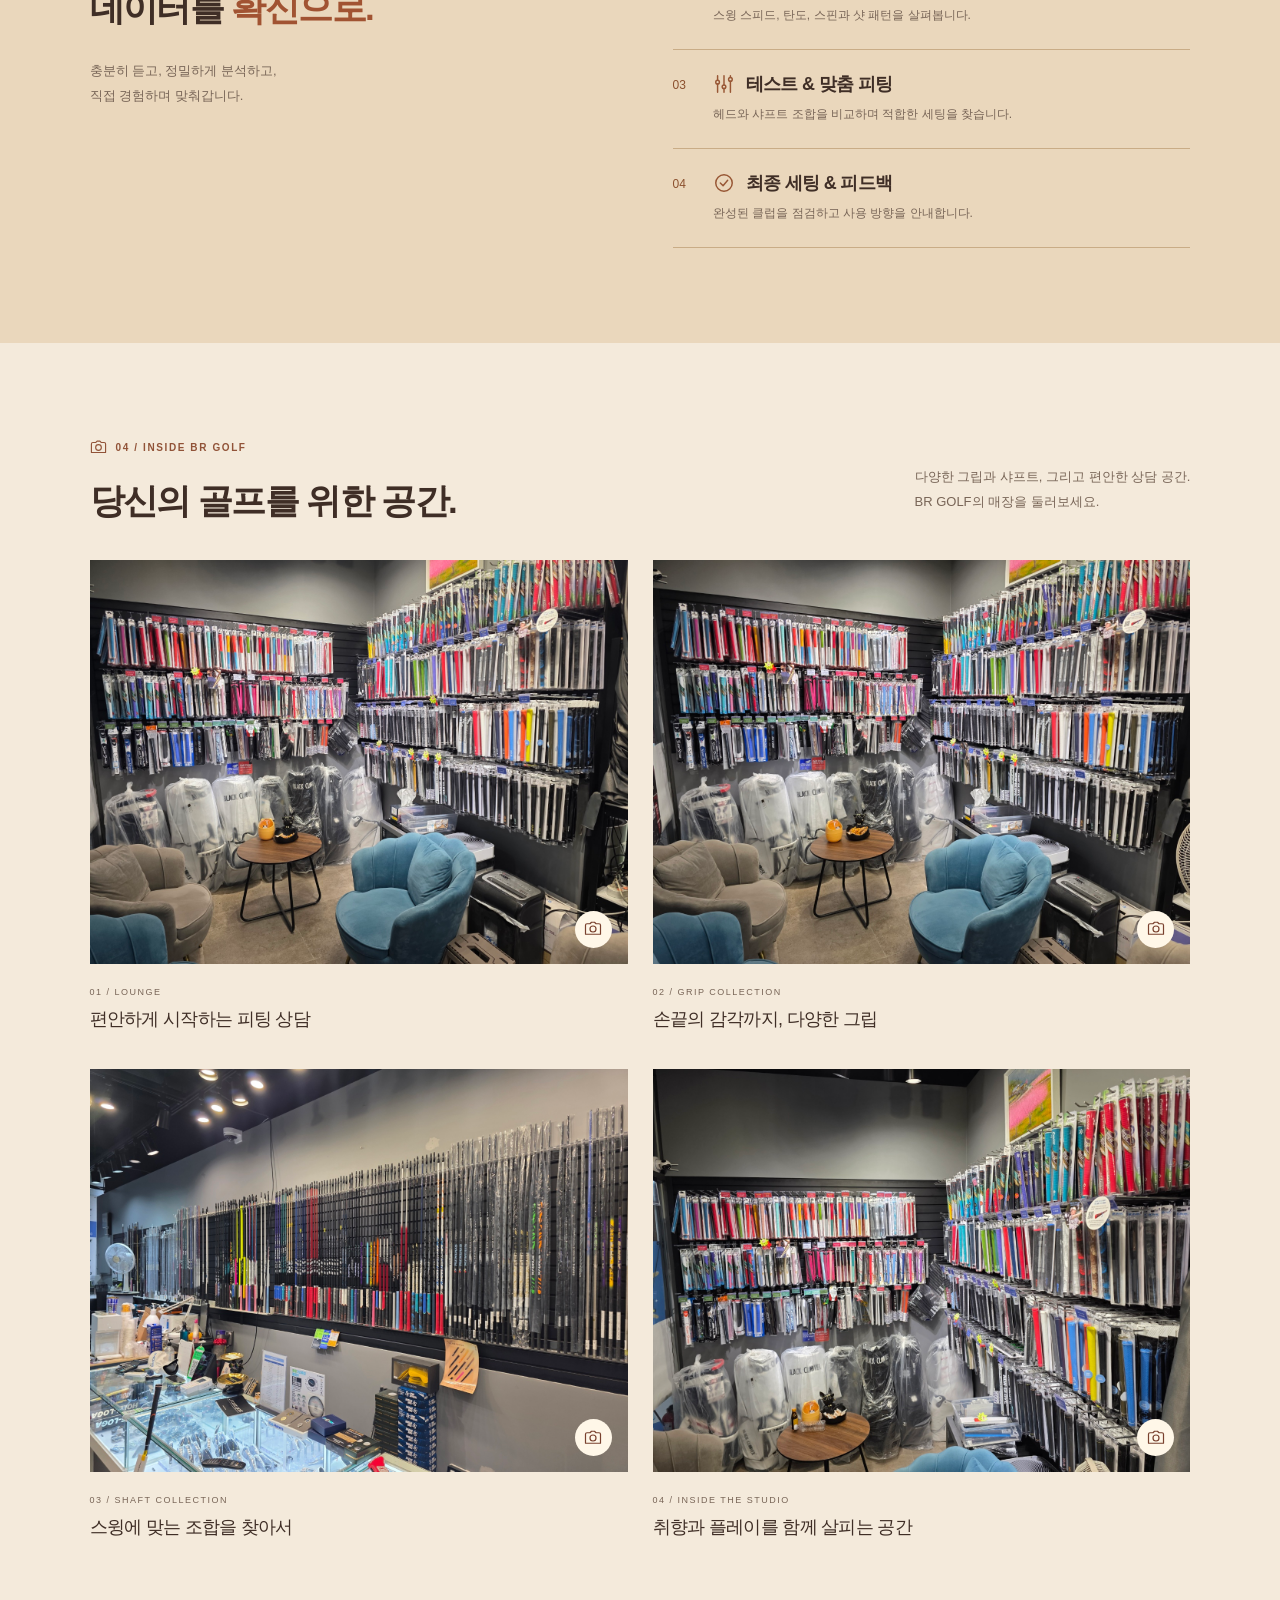
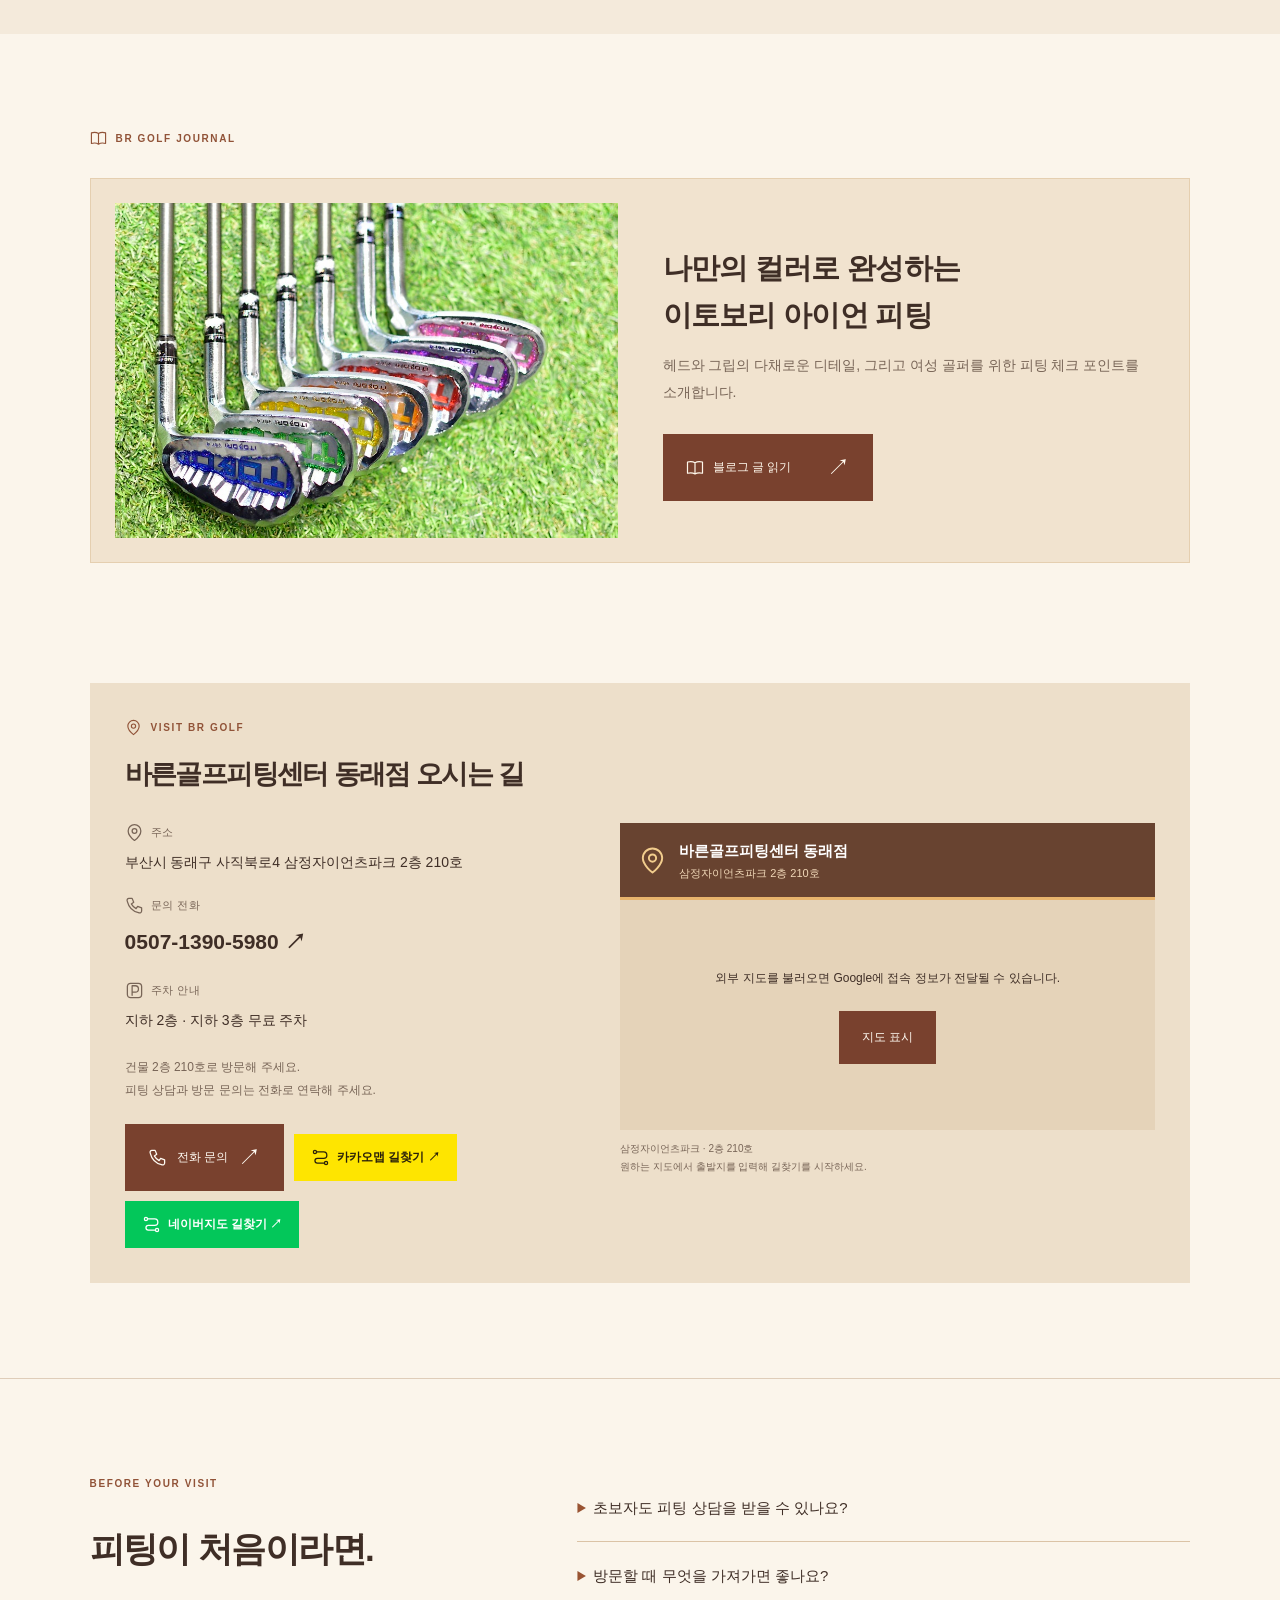
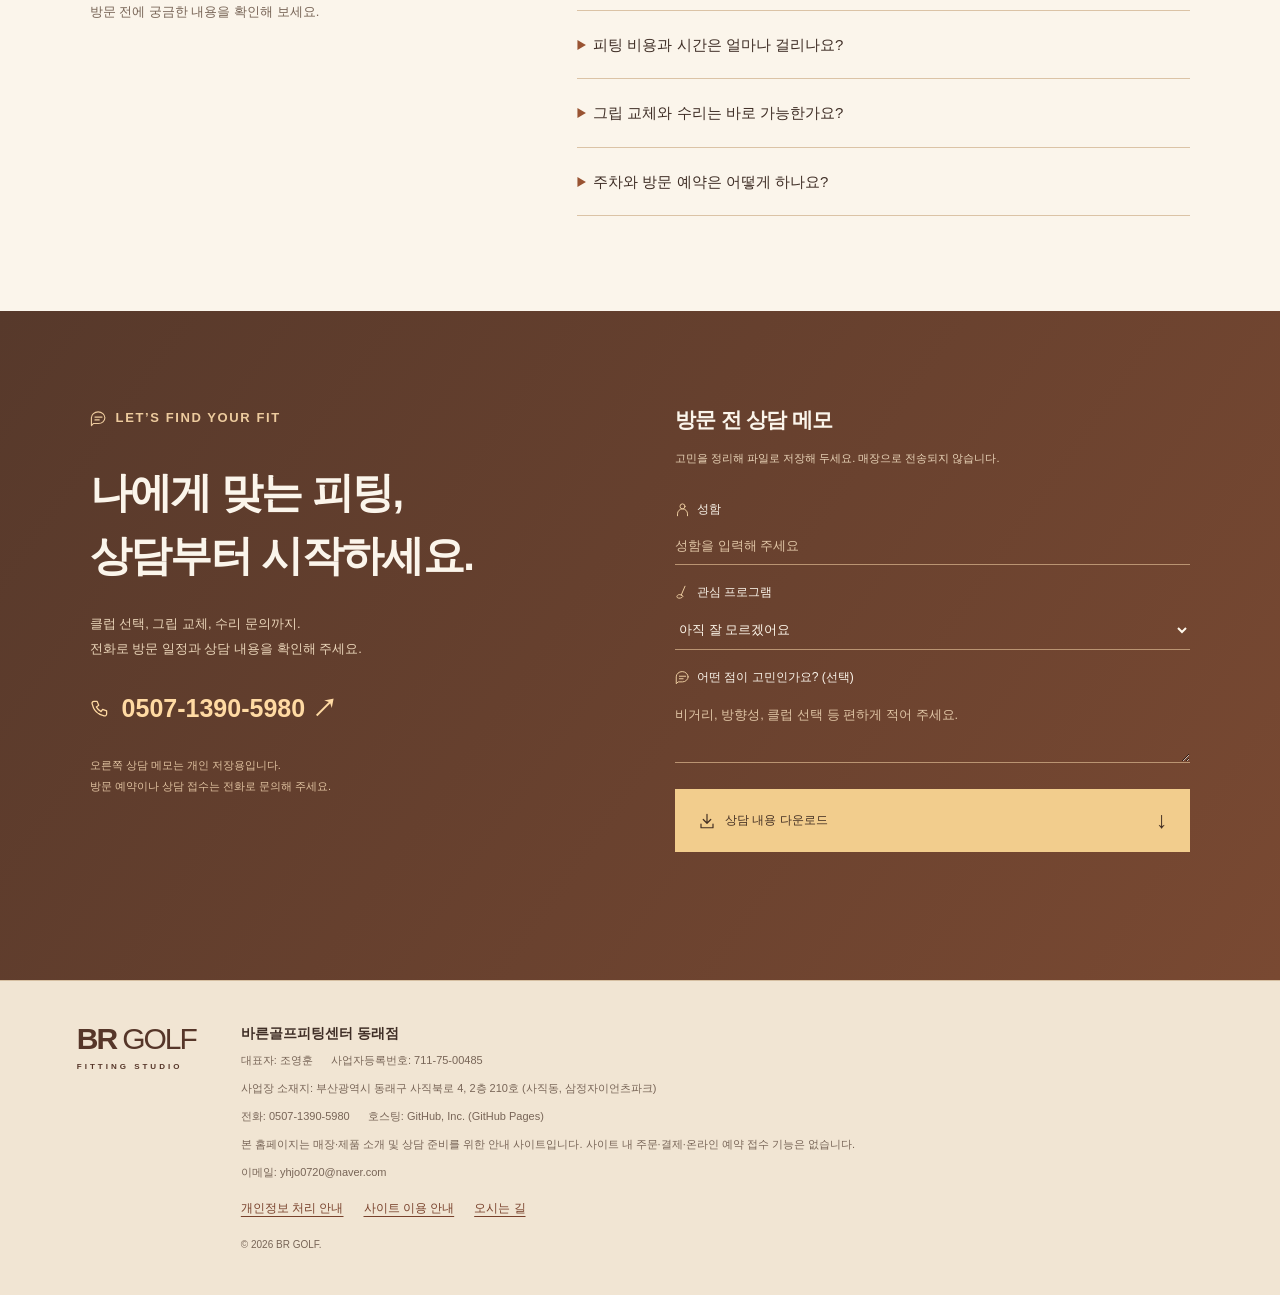
==== commit b16eae97: "Apply autumn colors, leaf accents and seasonal fitting copy" ====
--- a/index.html
+++ b/index.html
@@ -1,6 +1,6 @@
-<!doctype html><html lang="ko"><head><meta charset="utf-8"><meta name="viewport" content="width=device-width, initial-scale=1"><meta name="description" content="부산 동래구 사직동 골프 피팅 전문점. 맞춤 클럽 피팅, 그립 교체, 클럽 수리 상담. 삼정자이언츠파크 2층 210호."><title>바른골프피팅센터 동래점 | 맞춤 피팅 · 그립 교체 · 클럽 수리</title><link rel="stylesheet" href="style.css"><script src="script.js" defer></script><script src="maps.js" defer></script></head><body>
+<!doctype html><html lang="ko"><head><meta charset="utf-8"><meta name="viewport" content="width=device-width, initial-scale=1"><meta name="description" content="부산 동래구 사직동 골프 피팅 전문점. 맞춤 클럽 피팅, 그립 교체, 클럽 수리 상담. 삼정자이언츠파크 2층 210호."><title>바른골프피팅센터 동래점 | 맞춤 피팅 · 그립 교체 · 클럽 수리</title><link rel="stylesheet" href="style.css"><link rel="stylesheet" href="autumn.css"><script src="script.js" defer></script><script src="maps.js" defer></script></head><body>
 <header><a class="logo" href="#">BR<span>GOLF</span><small>FITTING STUDIO</small></a><nav aria-label="주 메뉴"><a href="#about"><svg class="ui-icon " viewBox="0 0 24 24" fill="none" stroke="currentColor" stroke-width="1.6" stroke-linecap="round" stroke-linejoin="round" aria-hidden="true" focusable="false"><path d="M20 3C9 2 3 7 4 14c1 6 7 8 12 3 4-4 4-9 4-14ZM5 20 16 8"/></svg>피팅 철학</a><a href="#programs"><svg class="ui-icon " viewBox="0 0 24 24" fill="none" stroke="currentColor" stroke-width="1.6" stroke-linecap="round" stroke-linejoin="round" aria-hidden="true" focusable="false"><path d="m16 2-6 14M10 16c-3-2-7 0-7 3 0 2 5 3 8 1l2-2-3-2Z"/></svg>피팅 프로그램</a><a href="#process"><svg class="ui-icon " viewBox="0 0 24 24" fill="none" stroke="currentColor" stroke-width="1.6" stroke-linecap="round" stroke-linejoin="round" aria-hidden="true" focusable="false"><path d="M5 3v5m0 4v9M12 3v10m0 4v4M19 3v2m0 4v12"/><circle cx="5" cy="10" r="2"/><circle cx="12" cy="15" r="2"/><circle cx="19" cy="7" r="2"/></svg>진행 과정</a><a href="#studio"><svg class="ui-icon " viewBox="0 0 24 24" fill="none" stroke="currentColor" stroke-width="1.6" stroke-linecap="round" stroke-linejoin="round" aria-hidden="true" focusable="false"><path d="m8 5 2-2h4l2 2h4a2 2 0 0 1 2 2v12H2V7a2 2 0 0 1 2-2Z"/><circle cx="12" cy="12" r="4"/></svg>매장 둘러보기</a></nav><a class="nav-button" href="#contact"><svg class="ui-icon " viewBox="0 0 24 24" fill="none" stroke="currentColor" stroke-width="1.6" stroke-linecap="round" stroke-linejoin="round" aria-hidden="true" focusable="false"><path d="M21 11a9 8 0 0 1-9 8H5l-3 3V11a9 8 0 0 1 19 0Z"/><path d="M7 10h10M7 14h6"/></svg>피팅 상담 ↗</a></header>
-<main><section class="hero"><div class="hero-copy"><p class="eyebrow">● &nbsp; PRECISION FITTING. BETTER GOLF.</p><p class="local-label">부산 동래 · 사직동 골프 피팅 스튜디오</p><h1>내 스윙을 위한<br><em>클럽의 기준.</em></h1><p class="lead">클럽 선택부터 샤프트와 그립, 세밀한 세팅까지.<br>바른골프피팅센터 동래점에서 함께 살펴보세요.</p><a class="button" href="#programs"><span class="button-label"><svg class="ui-icon " viewBox="0 0 24 24" fill="none" stroke="currentColor" stroke-width="1.6" stroke-linecap="round" stroke-linejoin="round" aria-hidden="true" focusable="false"><circle cx="12" cy="12" r="9"/><circle cx="12" cy="12" r="5"/><circle cx="12" cy="12" r="1"/></svg>나에게 맞는 피팅 찾기</span> <span>↗</span></a><a class="hero-phone" href="tel:050713905980"><svg class="ui-icon" viewBox="0 0 24 24" fill="none" stroke="currentColor" stroke-width="1.6" stroke-linecap="round" stroke-linejoin="round" aria-hidden="true"><path d="M5 3h4l2 5-3 2a15 15 0 0 0 6 6l2-3 5 2v4c0 2-2 3-4 2C9 19 5 15 3 7c-1-2 0-4 2-4Z"/></svg> 전화 상담 0507-1390-5980</a><div class="hero-bottom"><span>BUILT AROUND YOUR SWING</span><a href="#about">SCROLL TO EXPLORE ↓</a></div></div><div class="visual visual-store"><img class="store-image" src="assets/store-diorama.png" width="1448" height="1086" fetchpriority="high" alt="바른골프피팅센터 동래점의 간판과 클럽 진열대, 화분을 표현한 따뜻한 미니어처 디오라마"><div class="store-caption"><span>바른골프피팅센터 동래점 · AI 미니어처 이미지</span><span>BR GOLF ↗</span></div></div></section>
+<main><section class="hero"><div class="hero-copy"><p class="eyebrow">AUTUMN ON THE FAIRWAY / BR GOLF</p><p class="local-label">부산 동래 · 사직동 골프 피팅 스튜디오</p><div class="season-badge"><svg viewBox="0 0 24 24" fill="none" stroke="currentColor" stroke-width="1.4" aria-hidden="true"><path d="M20 3C9 2 3 7 4 14c1 6 7 8 12 3 4-4 4-9 4-14ZM5 20 16 8"/></svg> A SEASON FOR YOUR SWING</div><h1>가을 라운드,<br><em>나에게 맞는 클럽.</em></h1><p class="lead">선선한 바람과 함께 다시 찾는 페어웨이.<br>클럽 선택부터 그립과 세팅까지, 가을 라운드를 준비하세요.</p><a class="button" href="#programs"><span class="button-label"><svg class="ui-icon " viewBox="0 0 24 24" fill="none" stroke="currentColor" stroke-width="1.6" stroke-linecap="round" stroke-linejoin="round" aria-hidden="true" focusable="false"><circle cx="12" cy="12" r="9"/><circle cx="12" cy="12" r="5"/><circle cx="12" cy="12" r="1"/></svg>나에게 맞는 피팅 찾기</span> <span>↗</span></a><a class="hero-phone" href="tel:050713905980"><svg class="ui-icon" viewBox="0 0 24 24" fill="none" stroke="currentColor" stroke-width="1.6" stroke-linecap="round" stroke-linejoin="round" aria-hidden="true"><path d="M5 3h4l2 5-3 2a15 15 0 0 0 6 6l2-3 5 2v4c0 2-2 3-4 2C9 19 5 15 3 7c-1-2 0-4 2-4Z"/></svg> 전화 상담 0507-1390-5980</a><div class="hero-bottom"><span>BUILT AROUND YOUR SWING</span><a href="#about">SCROLL TO EXPLORE ↓</a></div></div><div class="visual visual-store"><img class="store-image" src="assets/store-diorama.png" width="1448" height="1086" fetchpriority="high" alt="바른골프피팅센터 동래점의 간판과 클럽 진열대, 화분을 표현한 따뜻한 미니어처 디오라마"><div class="store-caption"><span>바른골프피팅센터 동래점 · AI 미니어처 이미지</span><span>BR GOLF ↗</span></div></div></section>
 <div class="service-strip"><a href="#programs"><b>01</b><span>맞춤 클럽 피팅<small>드라이버 · 아이언 · 풀백</small></span><span>↗</span></a><a href="#care"><b>02</b><span>그립 교체 & 클럽 케어<small>손에 맞는 감각과 세팅</small></span><span>↗</span></a><a href="#visit"><b>03</b><span>부산 동래점 방문 안내<small>지하 2·3층 무료 주차</small></span><span>↗</span></a></div>
 <section class="about section" id="about"><p class="eyebrow"><svg class="ui-icon " viewBox="0 0 24 24" fill="none" stroke="currentColor" stroke-width="1.6" stroke-linecap="round" stroke-linejoin="round" aria-hidden="true" focusable="false"><path d="M20 3C9 2 3 7 4 14c1 6 7 8 12 3 4-4 4-9 4-14ZM5 20 16 8"/></svg>01 / OUR PHILOSOPHY</p><div><h2>클럽을 바꾸기 전에,<br><span>당신을 먼저 이해합니다.</span></h2><p>같은 클럽도 누구의 손에 쥐어지느냐에 따라 달라집니다.<br>BR GOLF는 스윙의 작은 차이까지 살펴보고,<br>당신의 움직임에 자연스럽게 맞는 조합을 찾아갑니다.</p><div class="principles"><span>01 &nbsp; 데이터 기반 분석</span><span>02 &nbsp; 개인별 클럽 설계</span><span>03 &nbsp; 세밀한 밸런스 조정</span></div></div></section>
 <section class="section" id="programs"><div class="section-top"><div><p class="eyebrow"><svg class="ui-icon " viewBox="0 0 24 24" fill="none" stroke="currentColor" stroke-width="1.6" stroke-linecap="round" stroke-linejoin="round" aria-hidden="true" focusable="false"><path d="m16 2-6 14M10 16c-3-2-7 0-7 3 0 2 5 3 8 1l2-2-3-2Z"/></svg>02 / FITTING PROGRAMS</p><h2>더 나은 플레이의 시작.</h2></div><p>지금의 고민에 맞는 피팅을 만나보세요.</p></div><div class="cards">
--- a/autumn.css
+++ b/autumn.css
@@ -0,0 +1,3 @@
+/* Autumn edition — shared by the homepage, journal and legal pages. */
+:root{--ink:#3f2e26;--green:#79412e;--muted:#786557;--lime:#f2cd8d;--paper:#fbf5eb;--autumn-border:#dfcdb9}
+body{background:var(--paper)}header{background:#fbf5eb;border-color:var(--autumn-border)}.logo{color:#563629}.nav-button{border-color:#cbb39a}.hero{background:linear-gradient(115deg,#fbf5eb,#f5e7d3)}.hero-copy{background:url('assets/autumn-leaves.svg') right top/cover no-repeat;position:relative}.hero-copy .eyebrow{color:#985335}.local-label{color:#87573b}.hero-copy h1 em,em{color:#a15332}.hero-copy .lead{color:#725b4b}.hero-phone{border-color:#c8a481}.hero-bottom{color:#79604d}.button{background:#79412e;color:#fffaf2;transition:background .2s}.button:hover{background:#603122}.visual-store{background:radial-gradient(ellipse at 65% 35%,#765039,#392a22);padding-top:38px}.store-image{border:1px solid #e4b67b33;box-shadow:0 16px 40px #26190f40}.store-caption{color:#ecd4af}.service-strip{background:#583a2b;color:#fff6e7}.service-strip>a{border-color:#8b6650}.service-strip small{color:#e0c5a6}.about{border-color:var(--autumn-border)}h2 span{color:#9c7760}.principles{color:#7d5238}.section-top>p,.about p:not(.eyebrow){color:#786557}.eyebrow{color:#915338}.card{background:#f0e2ce;border:1px solid #e3cfb6}.card:hover{background:#ead5b8;box-shadow:0 12px 24px #6c3f2012}.card p{color:#735f50}.tag{border-color:#b99873;color:#6a4833}.heading-icon{color:#985735}.card .heading-icon{background:#e5c9a5;color:#784329}.mini:before{background:linear-gradient(90deg,#685b4c,#e7dbc6,#8d7a60)}.mini i{background:linear-gradient(130deg,#4d3327,#a27c52 50%,#3b2c23)}.iron i{background:repeating-linear-gradient(0deg,transparent 0 7px,#8e7863 8px 9px),linear-gradient(135deg,#ece1cf,#ad9b80,#f1e9db)}.care{background:#efe2ce}.care-grid article{background:#fff9ef}.care-grid a{border-color:#b98a60}.process{background:#ead7bc}.process li{border-color:#c9ac86}.process li>span{color:#8b502e}.studio{background:#f4eadb}.photo-expand{background:#fff7e8;color:#79412e}.visit-info{background:#eddfca}.map-store-label{background:#684330;border-bottom-color:#e8b46d}.map-store-label small{color:#f0d7b7}.map-pin .ui-icon{color:#f2cd8d}.map-placeholder{background:#e5d3b9}.fitting-faq{border-color:var(--autumn-border);background:#fbf5eb}.faq-list details{border-color:#dbc3a6}.faq-list details[open]{background:#f5e8d7;padding:0 15px;border-radius:3px}.faq-list summary::marker{color:#995332}.contact{background:linear-gradient(125deg,#57392b,#794932)}.contact .eyebrow{color:#edcb9e}.contact p{color:#ead5b9}.contact .note{color:#e0c2a0}.consult-call{color:#ffdaa3}input,select,textarea{border-color:#ba9472;color:#fff8ec}input::placeholder,textarea::placeholder{color:#dfc4a4}label .ui-icon{color:#eaca9e}select option{background:#63402f}form .button{background:#f2cd8d;color:#432f23}form .button:hover{background:#ffdfac}.photo-dialog{background:#39291f}.photo-close{border-color:#b99370}.business-footer{background:#f1e5d3;border-color:#d6bfa1}.legal-links a{color:#78412b}.journal .intro{color:#786557}.journal figure img{box-shadow:0 5px 22px #6843240a}.journal-card{background:#f1e3cf;padding:24px;border:1px solid #e5cfb0}.journal-card .button{background:#79412e;color:#fff8ec}.season-badge{display:inline-flex;align-items:center;gap:8px;color:#88502e;background:#f1dec0;border:1px solid #d5b48b;border-radius:30px;padding:7px 12px;margin:0 0 20px;font-size:10px;letter-spacing:1.5px}.season-badge svg{width:16px;height:16px}.hero-copy .local-label{margin-bottom:13px}:focus-visible{outline-color:#b46b35}.direction-button.kakao-direction{background:#fee500;color:#29200a}.direction-button.naver-direction{background:#03c75a;color:white}@media(max-width:620px){.service-strip>a{border-bottom-color:#8b6650}.hero-copy{background-size:100% auto}.season-badge{font-size:9px;padding:6px 11px;margin-bottom:17px}.journal-card{padding:17px}.mobile-contact{background:#79412e;box-shadow:0 -3px 18px #4d2c1c20}.mobile-contact a{background:#f2cd8d;color:#432f23}.mobile-contact a+a{background:#79412e;color:#fff8ec}}@media(prefers-reduced-motion:reduce){.button{transition:none}}
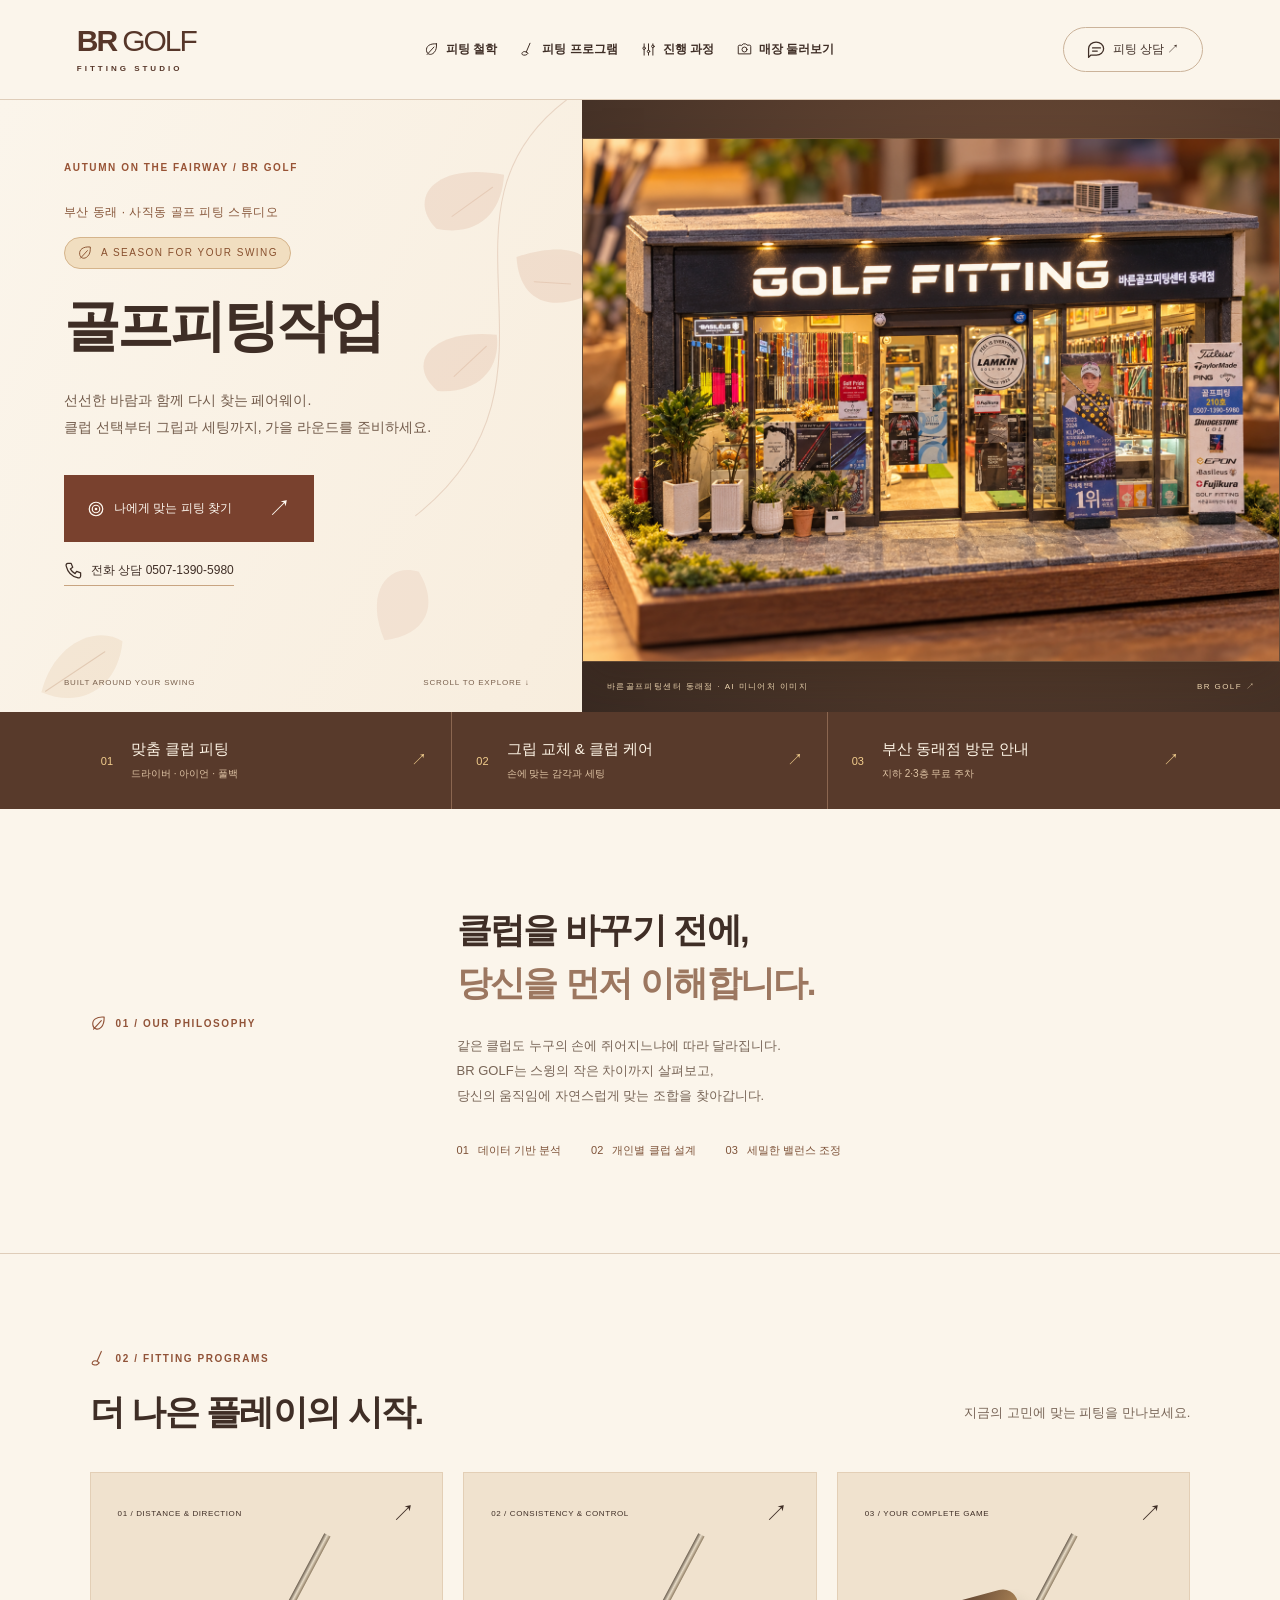
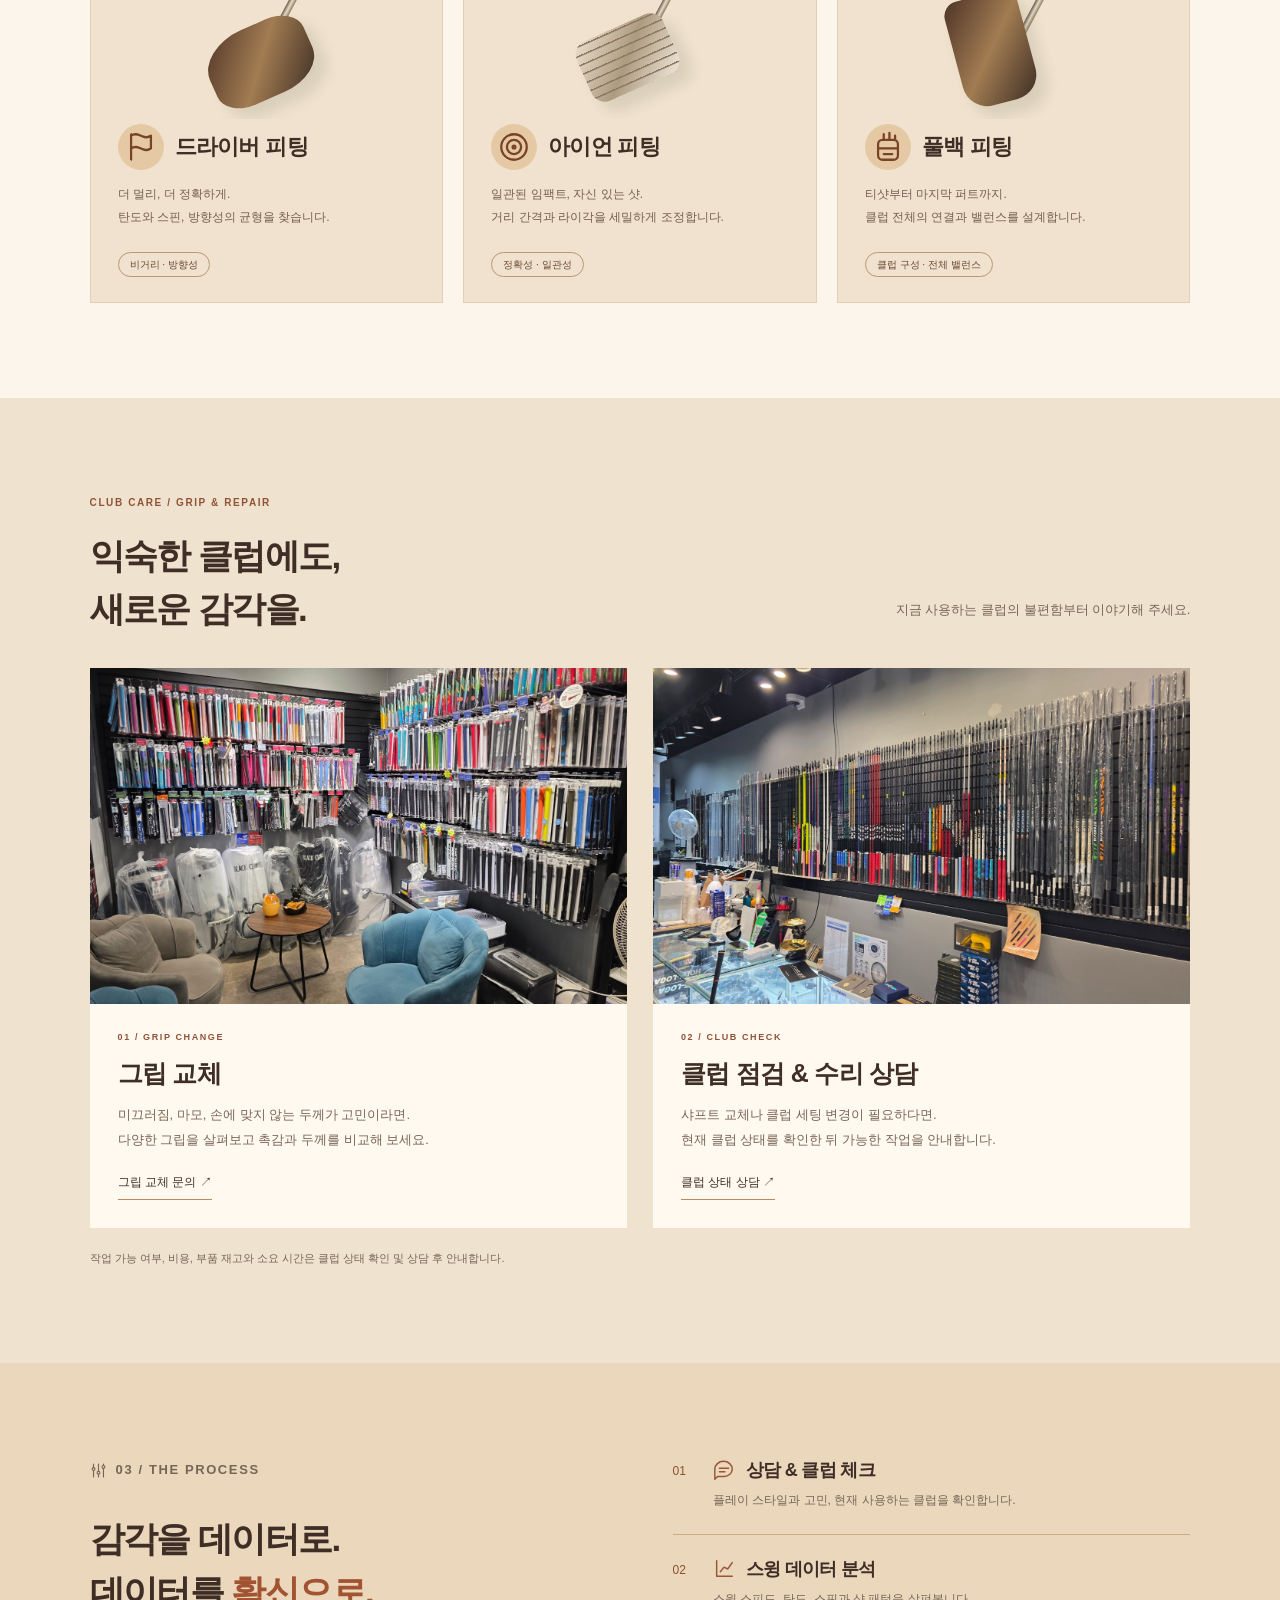
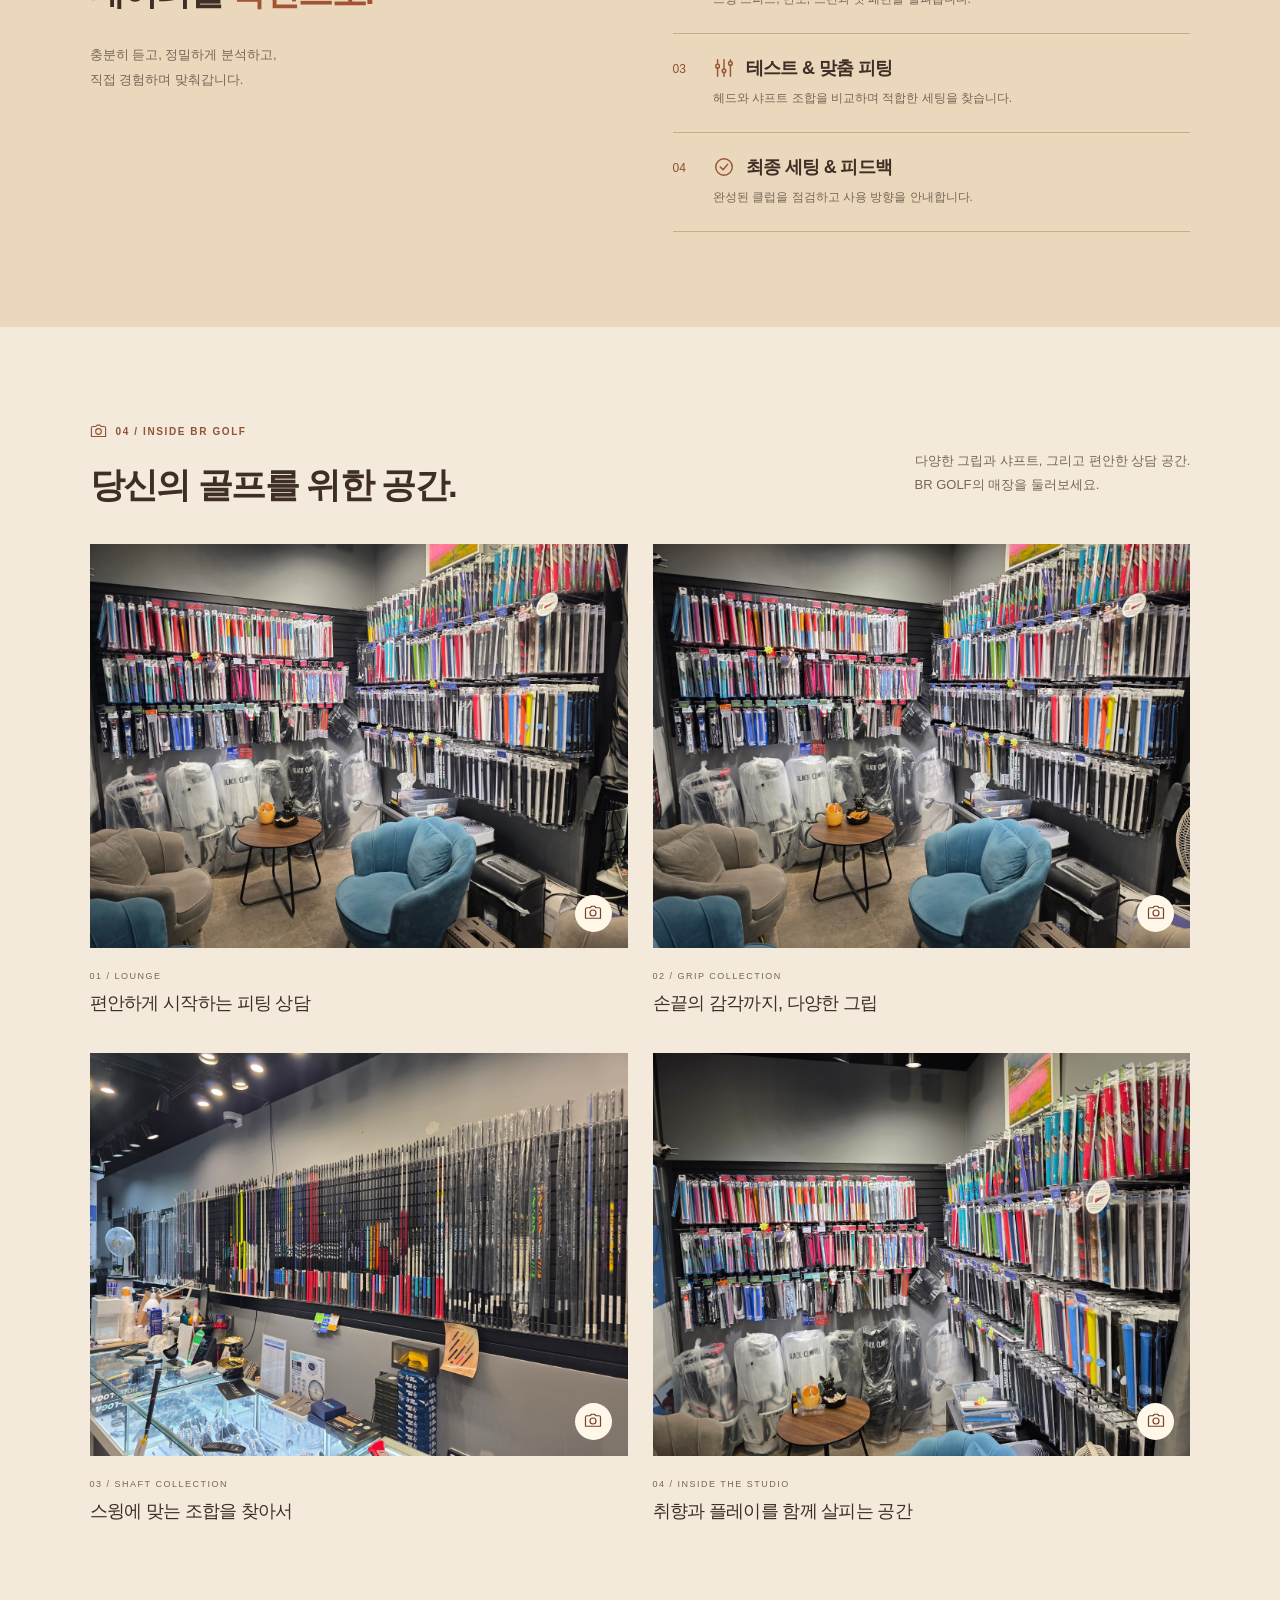
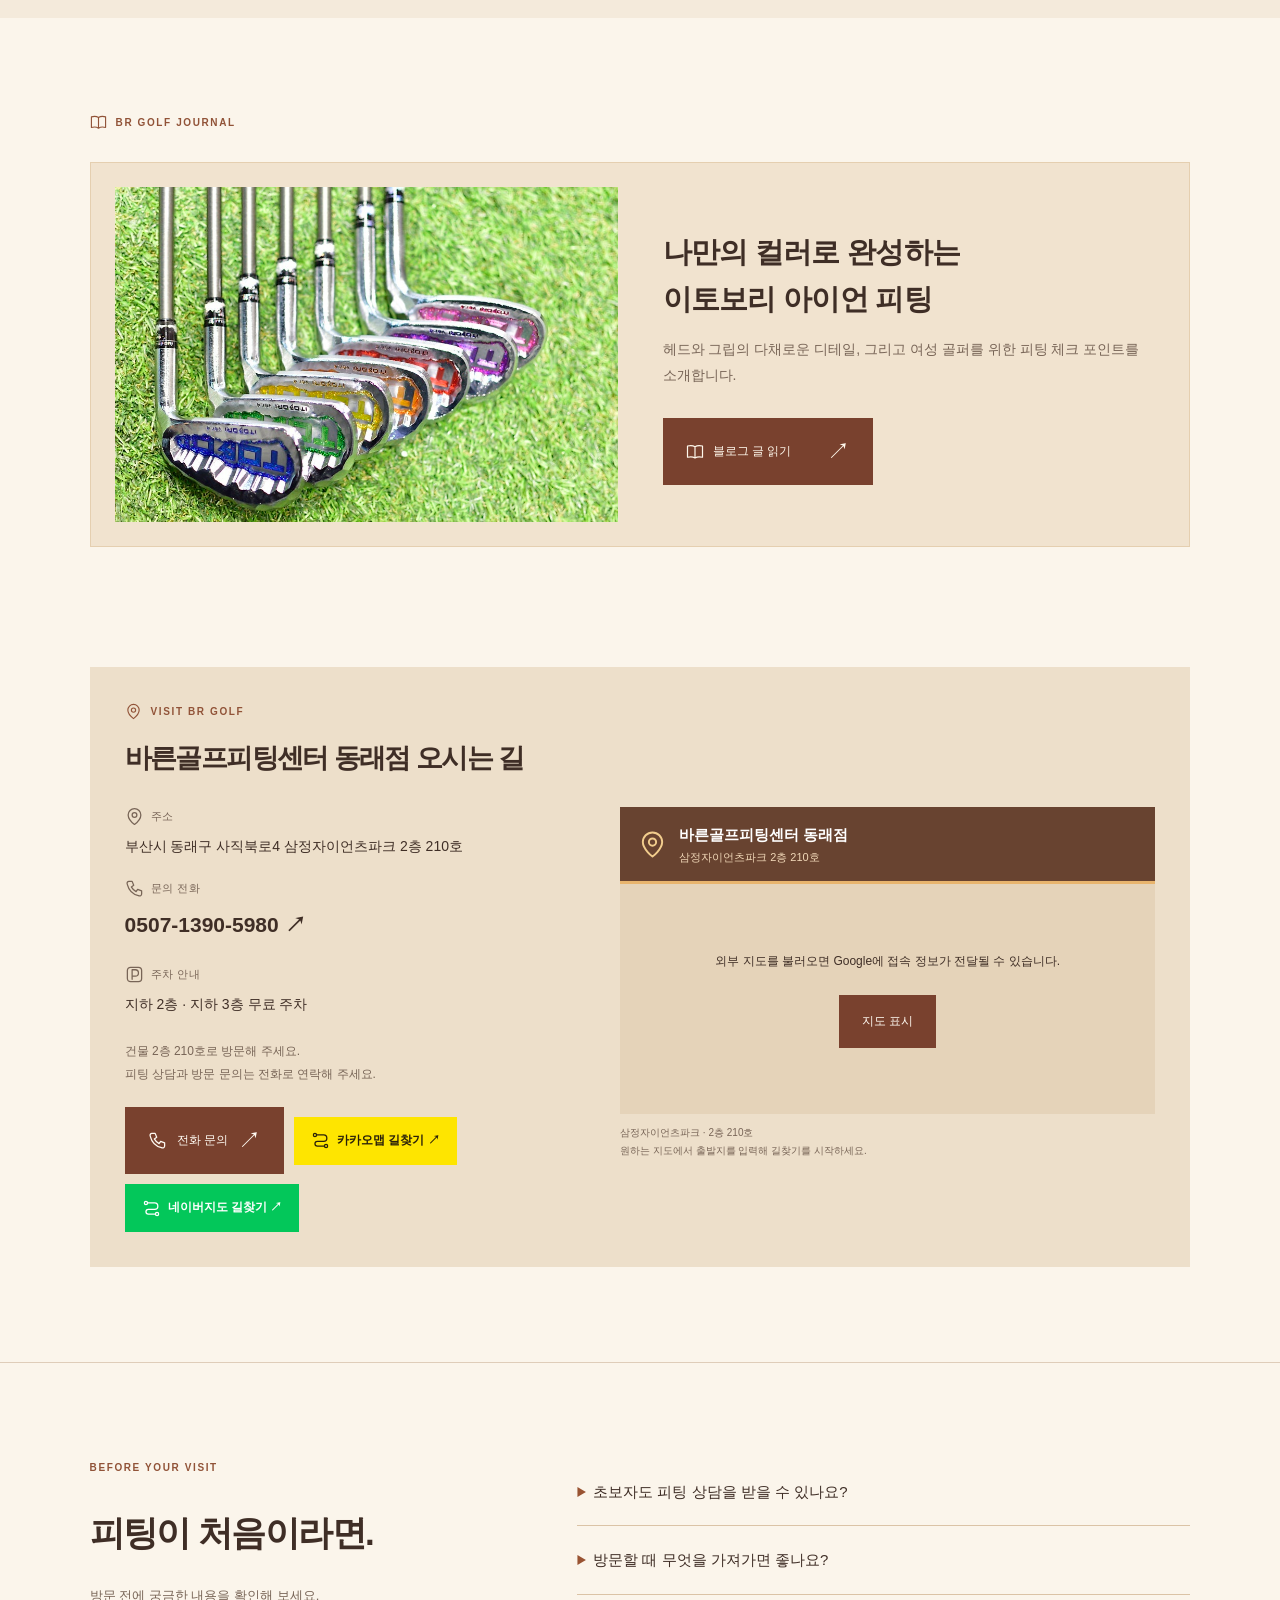
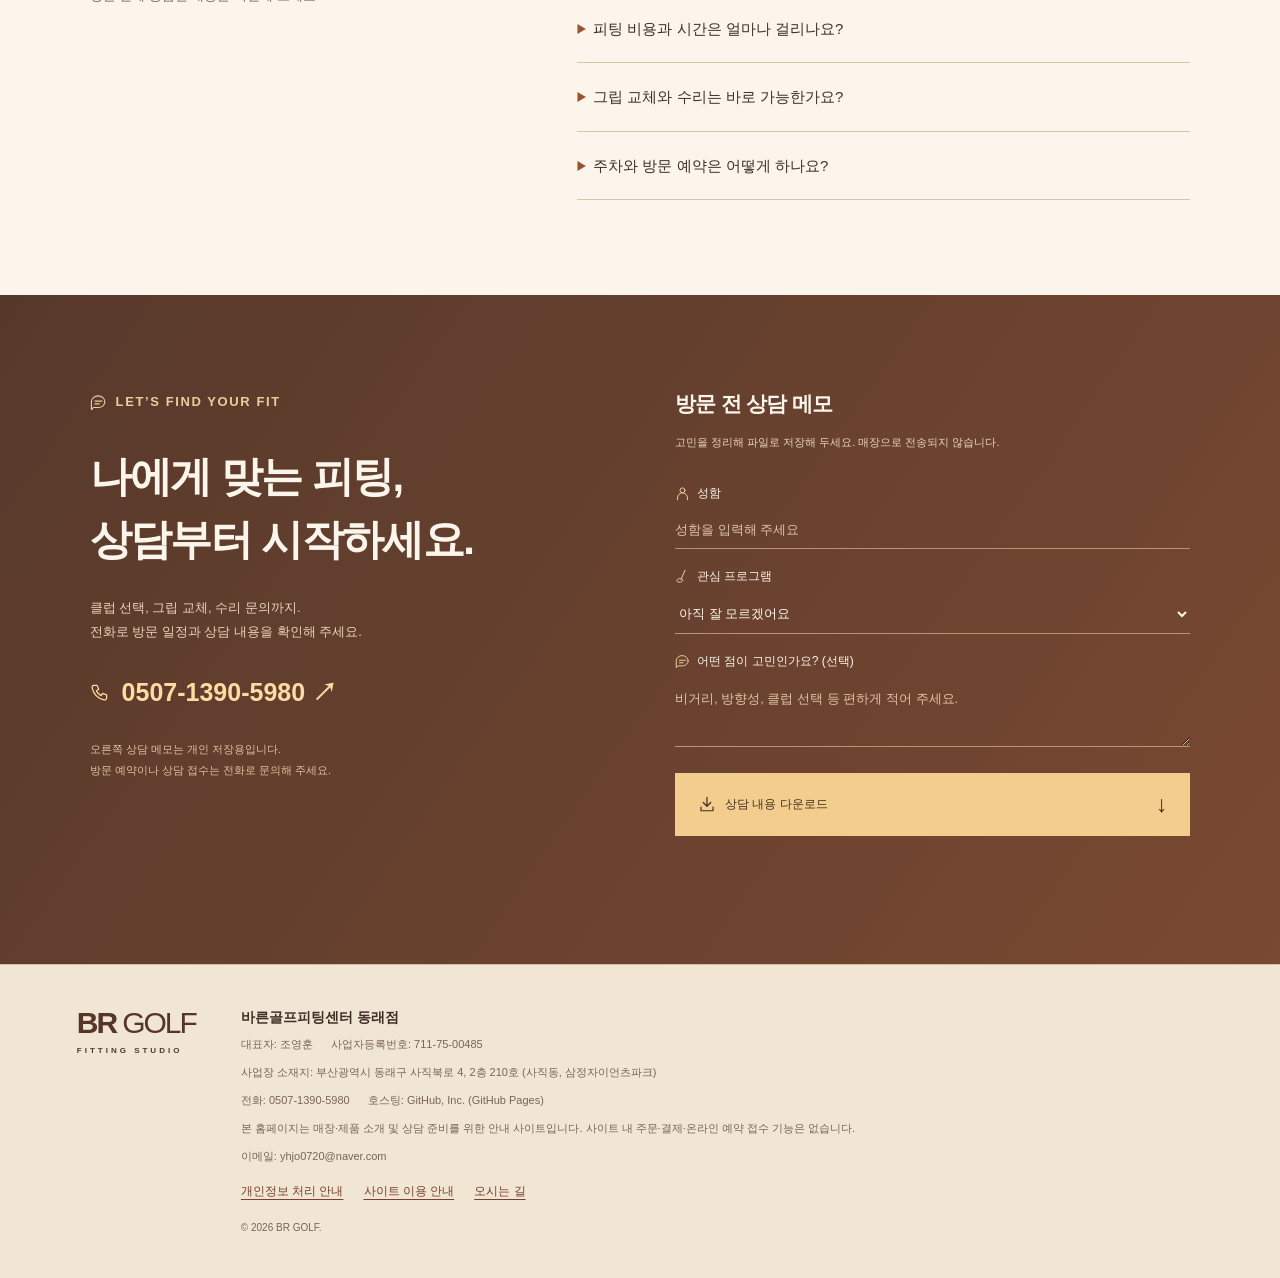
==== commit 0ab61a51: "Change main headline to 골프피팅작업" ====
--- a/index.html
+++ b/index.html
@@ -1,6 +1,6 @@
 <!doctype html><html lang="ko"><head><meta charset="utf-8"><meta name="viewport" content="width=device-width, initial-scale=1"><meta name="description" content="부산 동래구 사직동 골프 피팅 전문점. 맞춤 클럽 피팅, 그립 교체, 클럽 수리 상담. 삼정자이언츠파크 2층 210호."><title>바른골프피팅센터 동래점 | 맞춤 피팅 · 그립 교체 · 클럽 수리</title><link rel="stylesheet" href="style.css"><link rel="stylesheet" href="autumn.css"><script src="script.js" defer></script><script src="maps.js" defer></script></head><body>
 <header><a class="logo" href="#">BR<span>GOLF</span><small>FITTING STUDIO</small></a><nav aria-label="주 메뉴"><a href="#about"><svg class="ui-icon " viewBox="0 0 24 24" fill="none" stroke="currentColor" stroke-width="1.6" stroke-linecap="round" stroke-linejoin="round" aria-hidden="true" focusable="false"><path d="M20 3C9 2 3 7 4 14c1 6 7 8 12 3 4-4 4-9 4-14ZM5 20 16 8"/></svg>피팅 철학</a><a href="#programs"><svg class="ui-icon " viewBox="0 0 24 24" fill="none" stroke="currentColor" stroke-width="1.6" stroke-linecap="round" stroke-linejoin="round" aria-hidden="true" focusable="false"><path d="m16 2-6 14M10 16c-3-2-7 0-7 3 0 2 5 3 8 1l2-2-3-2Z"/></svg>피팅 프로그램</a><a href="#process"><svg class="ui-icon " viewBox="0 0 24 24" fill="none" stroke="currentColor" stroke-width="1.6" stroke-linecap="round" stroke-linejoin="round" aria-hidden="true" focusable="false"><path d="M5 3v5m0 4v9M12 3v10m0 4v4M19 3v2m0 4v12"/><circle cx="5" cy="10" r="2"/><circle cx="12" cy="15" r="2"/><circle cx="19" cy="7" r="2"/></svg>진행 과정</a><a href="#studio"><svg class="ui-icon " viewBox="0 0 24 24" fill="none" stroke="currentColor" stroke-width="1.6" stroke-linecap="round" stroke-linejoin="round" aria-hidden="true" focusable="false"><path d="m8 5 2-2h4l2 2h4a2 2 0 0 1 2 2v12H2V7a2 2 0 0 1 2-2Z"/><circle cx="12" cy="12" r="4"/></svg>매장 둘러보기</a></nav><a class="nav-button" href="#contact"><svg class="ui-icon " viewBox="0 0 24 24" fill="none" stroke="currentColor" stroke-width="1.6" stroke-linecap="round" stroke-linejoin="round" aria-hidden="true" focusable="false"><path d="M21 11a9 8 0 0 1-9 8H5l-3 3V11a9 8 0 0 1 19 0Z"/><path d="M7 10h10M7 14h6"/></svg>피팅 상담 ↗</a></header>
-<main><section class="hero"><div class="hero-copy"><p class="eyebrow">AUTUMN ON THE FAIRWAY / BR GOLF</p><p class="local-label">부산 동래 · 사직동 골프 피팅 스튜디오</p><div class="season-badge"><svg viewBox="0 0 24 24" fill="none" stroke="currentColor" stroke-width="1.4" aria-hidden="true"><path d="M20 3C9 2 3 7 4 14c1 6 7 8 12 3 4-4 4-9 4-14ZM5 20 16 8"/></svg> A SEASON FOR YOUR SWING</div><h1>가을 라운드,<br><em>나에게 맞는 클럽.</em></h1><p class="lead">선선한 바람과 함께 다시 찾는 페어웨이.<br>클럽 선택부터 그립과 세팅까지, 가을 라운드를 준비하세요.</p><a class="button" href="#programs"><span class="button-label"><svg class="ui-icon " viewBox="0 0 24 24" fill="none" stroke="currentColor" stroke-width="1.6" stroke-linecap="round" stroke-linejoin="round" aria-hidden="true" focusable="false"><circle cx="12" cy="12" r="9"/><circle cx="12" cy="12" r="5"/><circle cx="12" cy="12" r="1"/></svg>나에게 맞는 피팅 찾기</span> <span>↗</span></a><a class="hero-phone" href="tel:050713905980"><svg class="ui-icon" viewBox="0 0 24 24" fill="none" stroke="currentColor" stroke-width="1.6" stroke-linecap="round" stroke-linejoin="round" aria-hidden="true"><path d="M5 3h4l2 5-3 2a15 15 0 0 0 6 6l2-3 5 2v4c0 2-2 3-4 2C9 19 5 15 3 7c-1-2 0-4 2-4Z"/></svg> 전화 상담 0507-1390-5980</a><div class="hero-bottom"><span>BUILT AROUND YOUR SWING</span><a href="#about">SCROLL TO EXPLORE ↓</a></div></div><div class="visual visual-store"><img class="store-image" src="assets/store-diorama.png" width="1448" height="1086" fetchpriority="high" alt="바른골프피팅센터 동래점의 간판과 클럽 진열대, 화분을 표현한 따뜻한 미니어처 디오라마"><div class="store-caption"><span>바른골프피팅센터 동래점 · AI 미니어처 이미지</span><span>BR GOLF ↗</span></div></div></section>
+<main><section class="hero"><div class="hero-copy"><p class="eyebrow">AUTUMN ON THE FAIRWAY / BR GOLF</p><p class="local-label">부산 동래 · 사직동 골프 피팅 스튜디오</p><div class="season-badge"><svg viewBox="0 0 24 24" fill="none" stroke="currentColor" stroke-width="1.4" aria-hidden="true"><path d="M20 3C9 2 3 7 4 14c1 6 7 8 12 3 4-4 4-9 4-14ZM5 20 16 8"/></svg> A SEASON FOR YOUR SWING</div><h1>골프피팅작업</h1><p class="lead">선선한 바람과 함께 다시 찾는 페어웨이.<br>클럽 선택부터 그립과 세팅까지, 가을 라운드를 준비하세요.</p><a class="button" href="#programs"><span class="button-label"><svg class="ui-icon " viewBox="0 0 24 24" fill="none" stroke="currentColor" stroke-width="1.6" stroke-linecap="round" stroke-linejoin="round" aria-hidden="true" focusable="false"><circle cx="12" cy="12" r="9"/><circle cx="12" cy="12" r="5"/><circle cx="12" cy="12" r="1"/></svg>나에게 맞는 피팅 찾기</span> <span>↗</span></a><a class="hero-phone" href="tel:050713905980"><svg class="ui-icon" viewBox="0 0 24 24" fill="none" stroke="currentColor" stroke-width="1.6" stroke-linecap="round" stroke-linejoin="round" aria-hidden="true"><path d="M5 3h4l2 5-3 2a15 15 0 0 0 6 6l2-3 5 2v4c0 2-2 3-4 2C9 19 5 15 3 7c-1-2 0-4 2-4Z"/></svg> 전화 상담 0507-1390-5980</a><div class="hero-bottom"><span>BUILT AROUND YOUR SWING</span><a href="#about">SCROLL TO EXPLORE ↓</a></div></div><div class="visual visual-store"><img class="store-image" src="assets/store-diorama.png" width="1448" height="1086" fetchpriority="high" alt="바른골프피팅센터 동래점의 간판과 클럽 진열대, 화분을 표현한 따뜻한 미니어처 디오라마"><div class="store-caption"><span>바른골프피팅센터 동래점 · AI 미니어처 이미지</span><span>BR GOLF ↗</span></div></div></section>
 <div class="service-strip"><a href="#programs"><b>01</b><span>맞춤 클럽 피팅<small>드라이버 · 아이언 · 풀백</small></span><span>↗</span></a><a href="#care"><b>02</b><span>그립 교체 & 클럽 케어<small>손에 맞는 감각과 세팅</small></span><span>↗</span></a><a href="#visit"><b>03</b><span>부산 동래점 방문 안내<small>지하 2·3층 무료 주차</small></span><span>↗</span></a></div>
 <section class="about section" id="about"><p class="eyebrow"><svg class="ui-icon " viewBox="0 0 24 24" fill="none" stroke="currentColor" stroke-width="1.6" stroke-linecap="round" stroke-linejoin="round" aria-hidden="true" focusable="false"><path d="M20 3C9 2 3 7 4 14c1 6 7 8 12 3 4-4 4-9 4-14ZM5 20 16 8"/></svg>01 / OUR PHILOSOPHY</p><div><h2>클럽을 바꾸기 전에,<br><span>당신을 먼저 이해합니다.</span></h2><p>같은 클럽도 누구의 손에 쥐어지느냐에 따라 달라집니다.<br>BR GOLF는 스윙의 작은 차이까지 살펴보고,<br>당신의 움직임에 자연스럽게 맞는 조합을 찾아갑니다.</p><div class="principles"><span>01 &nbsp; 데이터 기반 분석</span><span>02 &nbsp; 개인별 클럽 설계</span><span>03 &nbsp; 세밀한 밸런스 조정</span></div></div></section>
 <section class="section" id="programs"><div class="section-top"><div><p class="eyebrow"><svg class="ui-icon " viewBox="0 0 24 24" fill="none" stroke="currentColor" stroke-width="1.6" stroke-linecap="round" stroke-linejoin="round" aria-hidden="true" focusable="false"><path d="m16 2-6 14M10 16c-3-2-7 0-7 3 0 2 5 3 8 1l2-2-3-2Z"/></svg>02 / FITTING PROGRAMS</p><h2>더 나은 플레이의 시작.</h2></div><p>지금의 고민에 맞는 피팅을 만나보세요.</p></div><div class="cards">
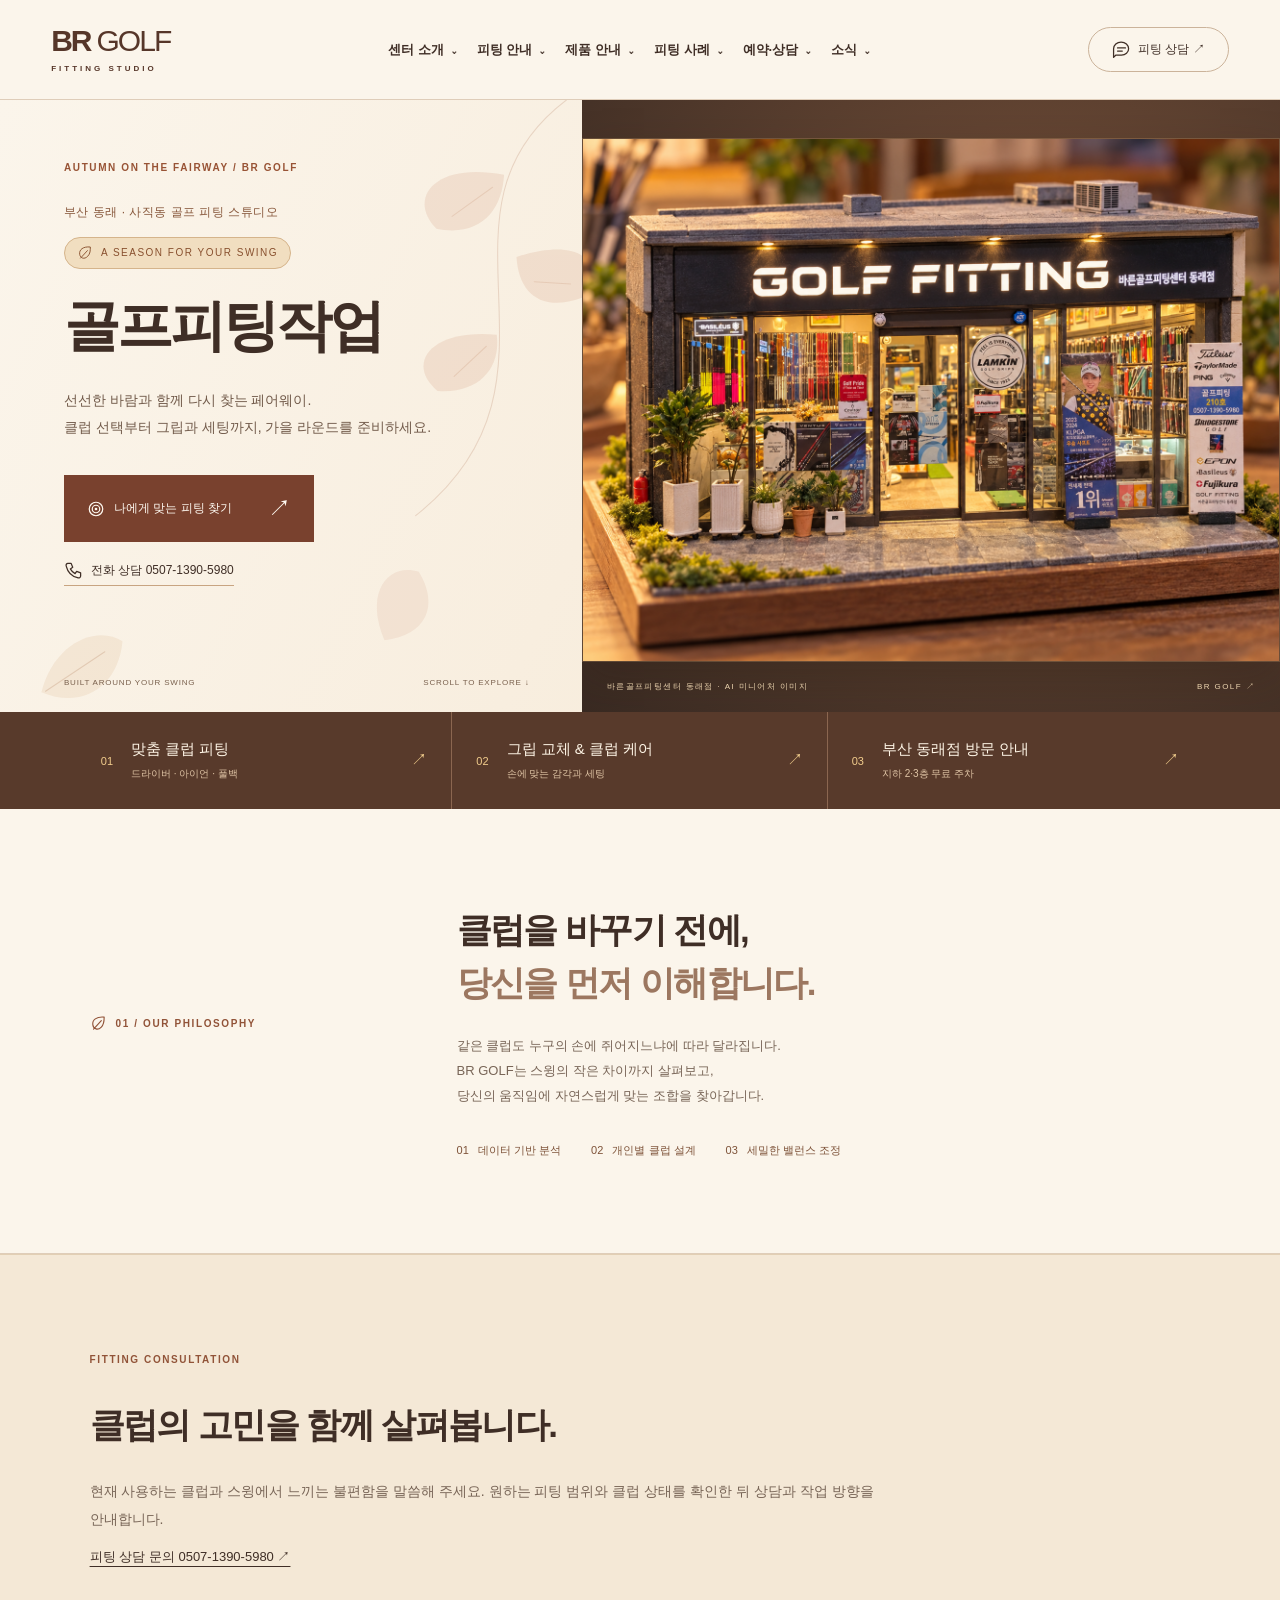
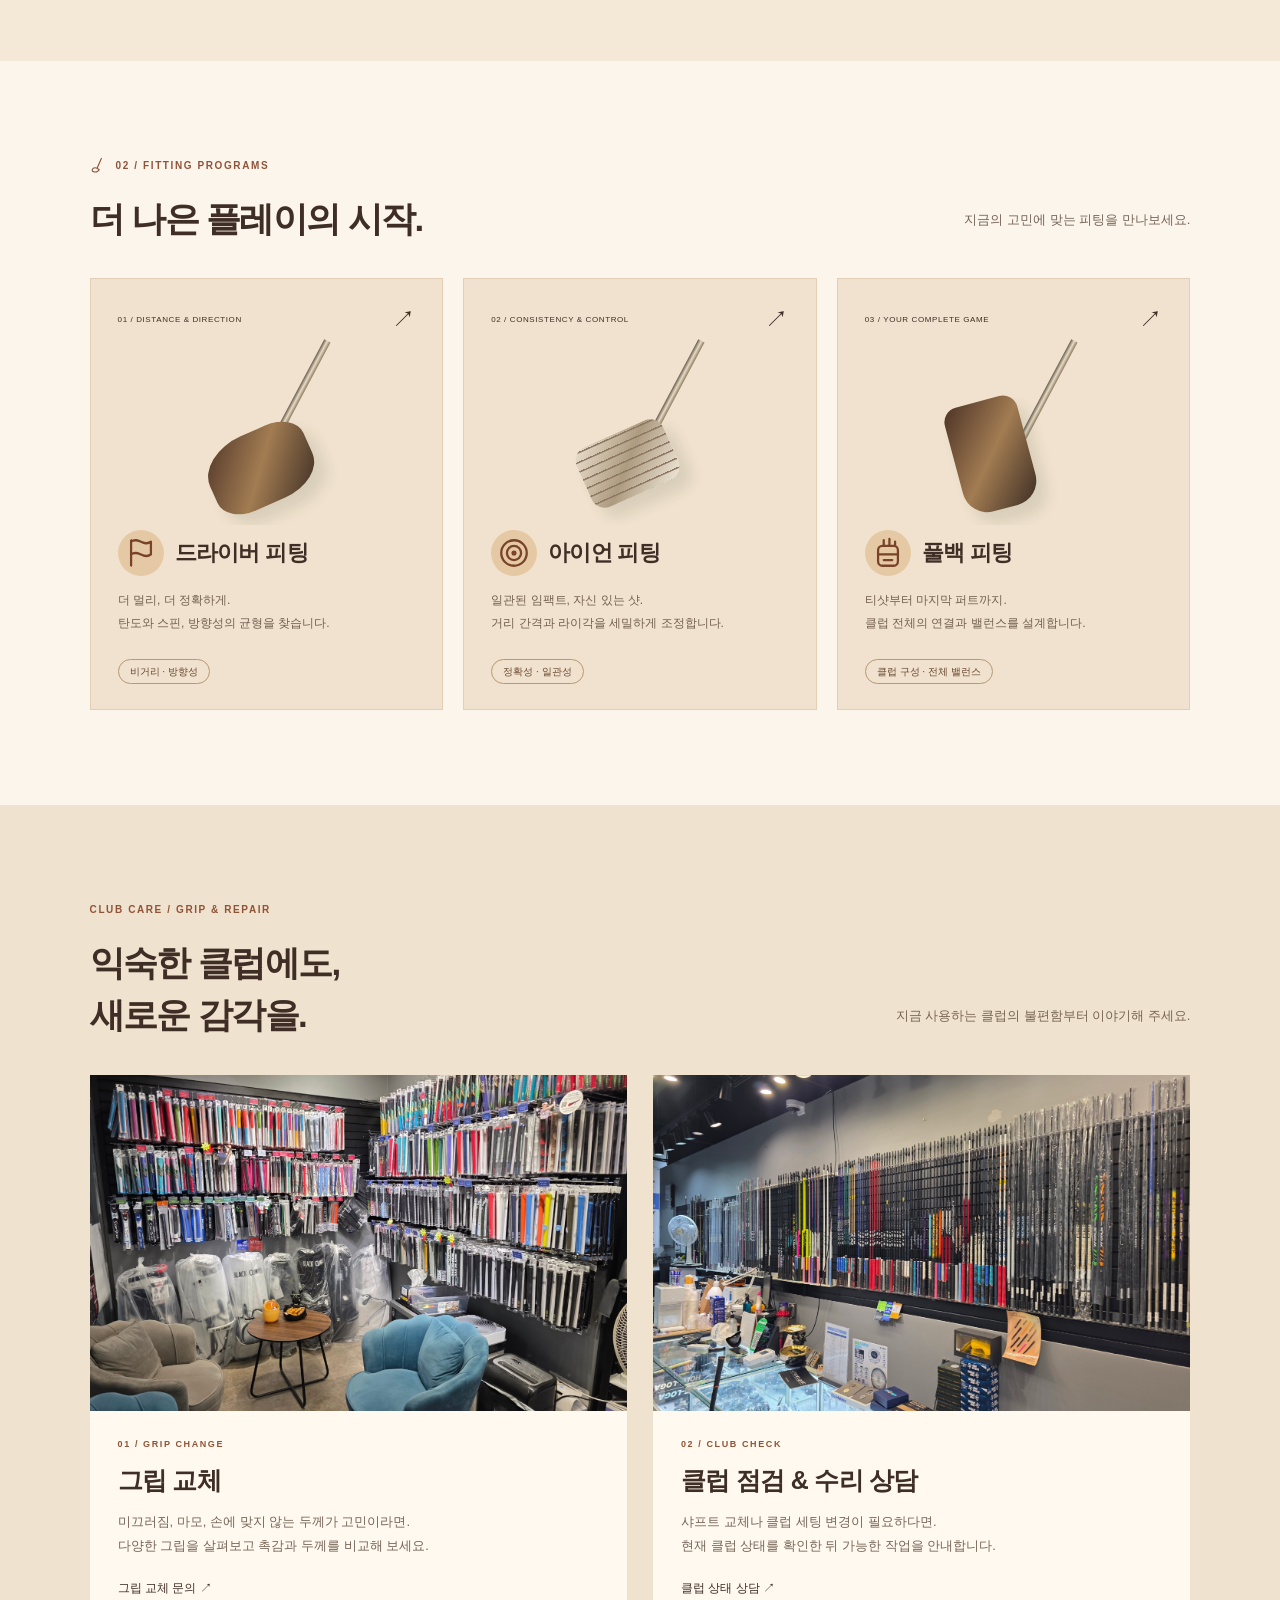
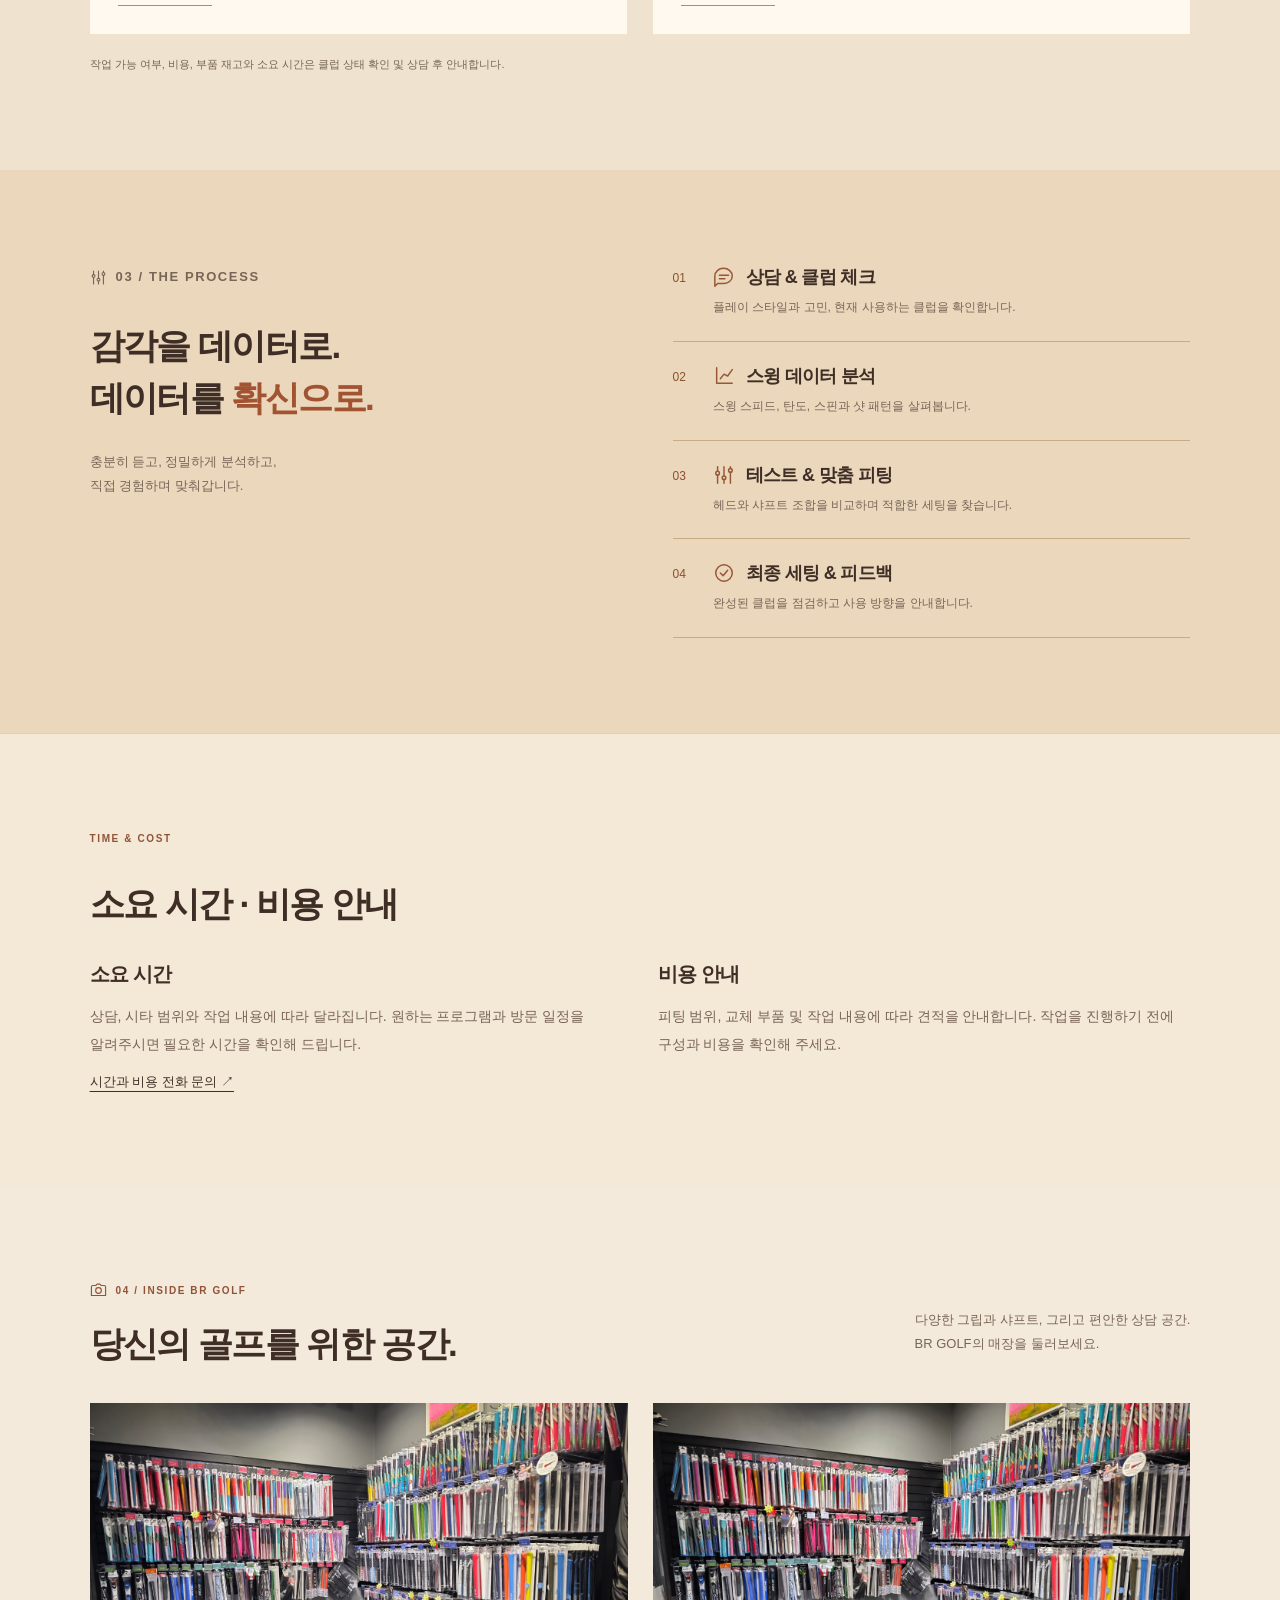
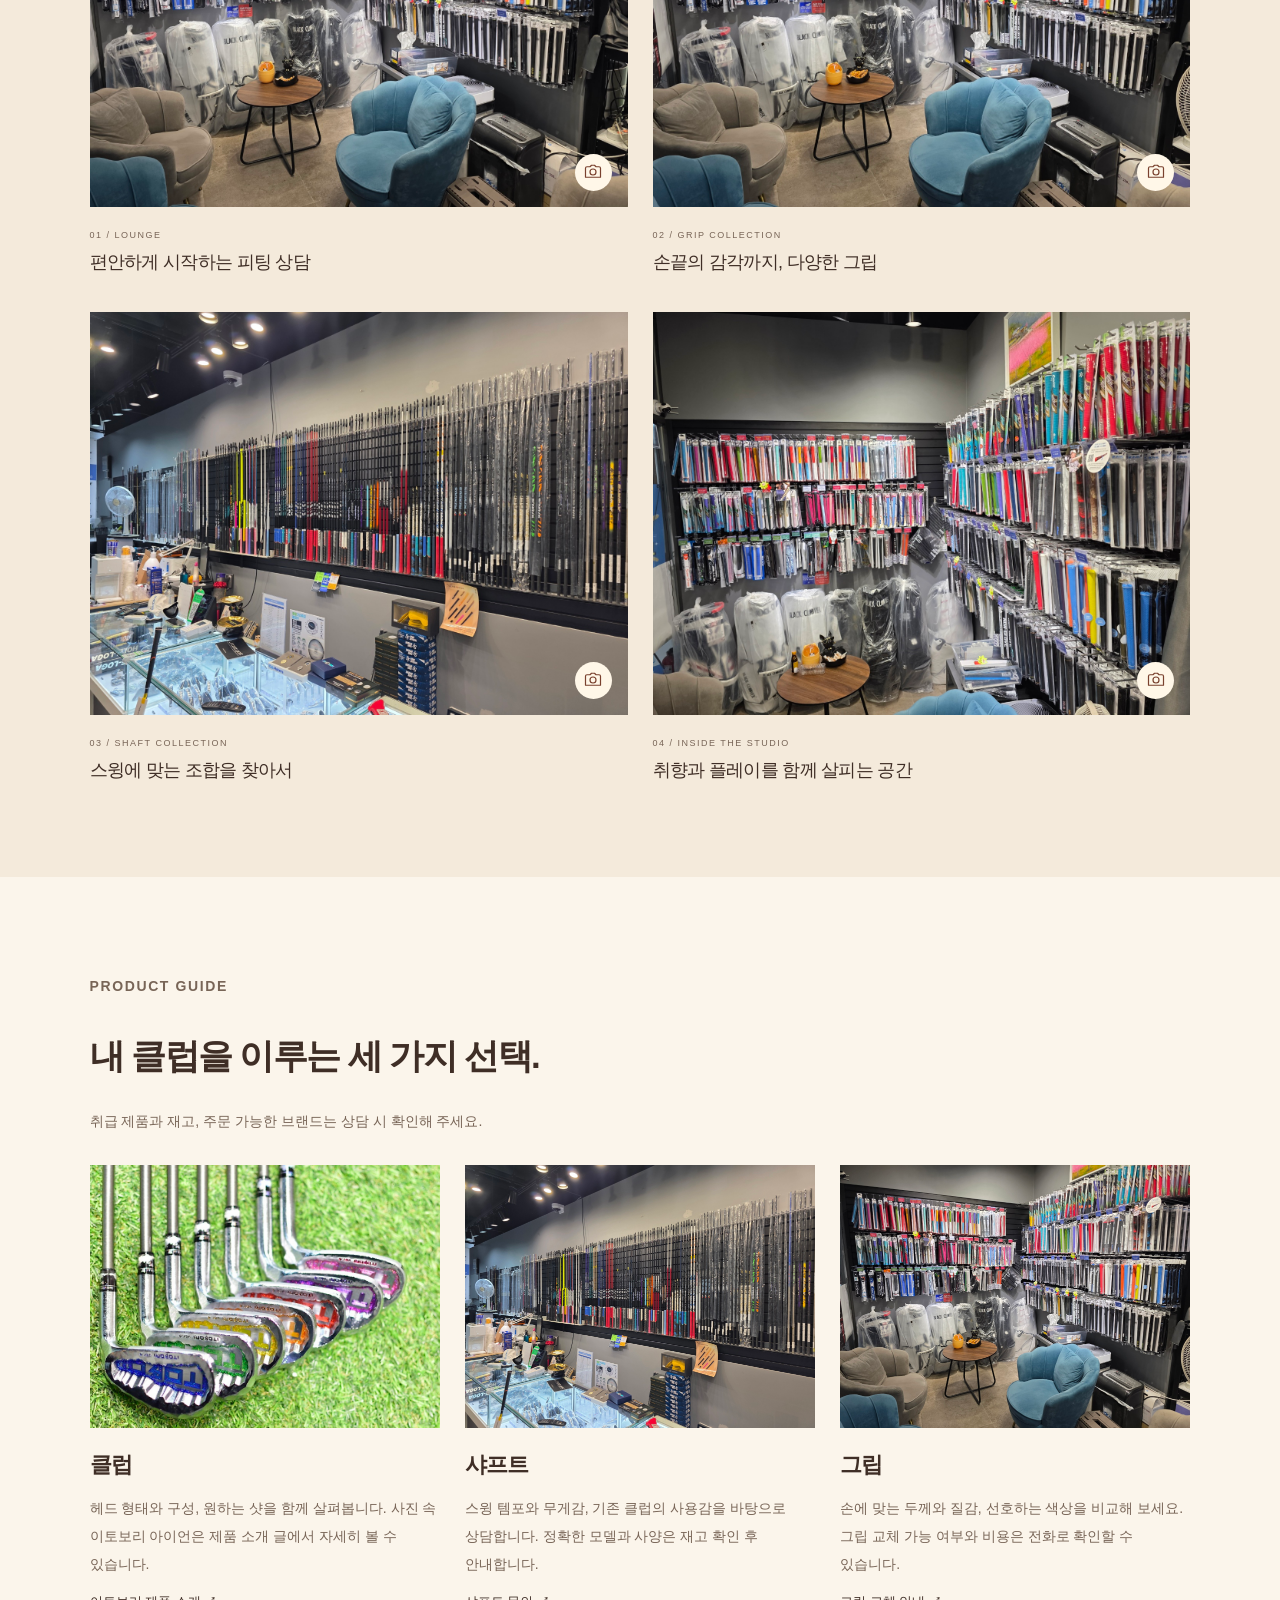
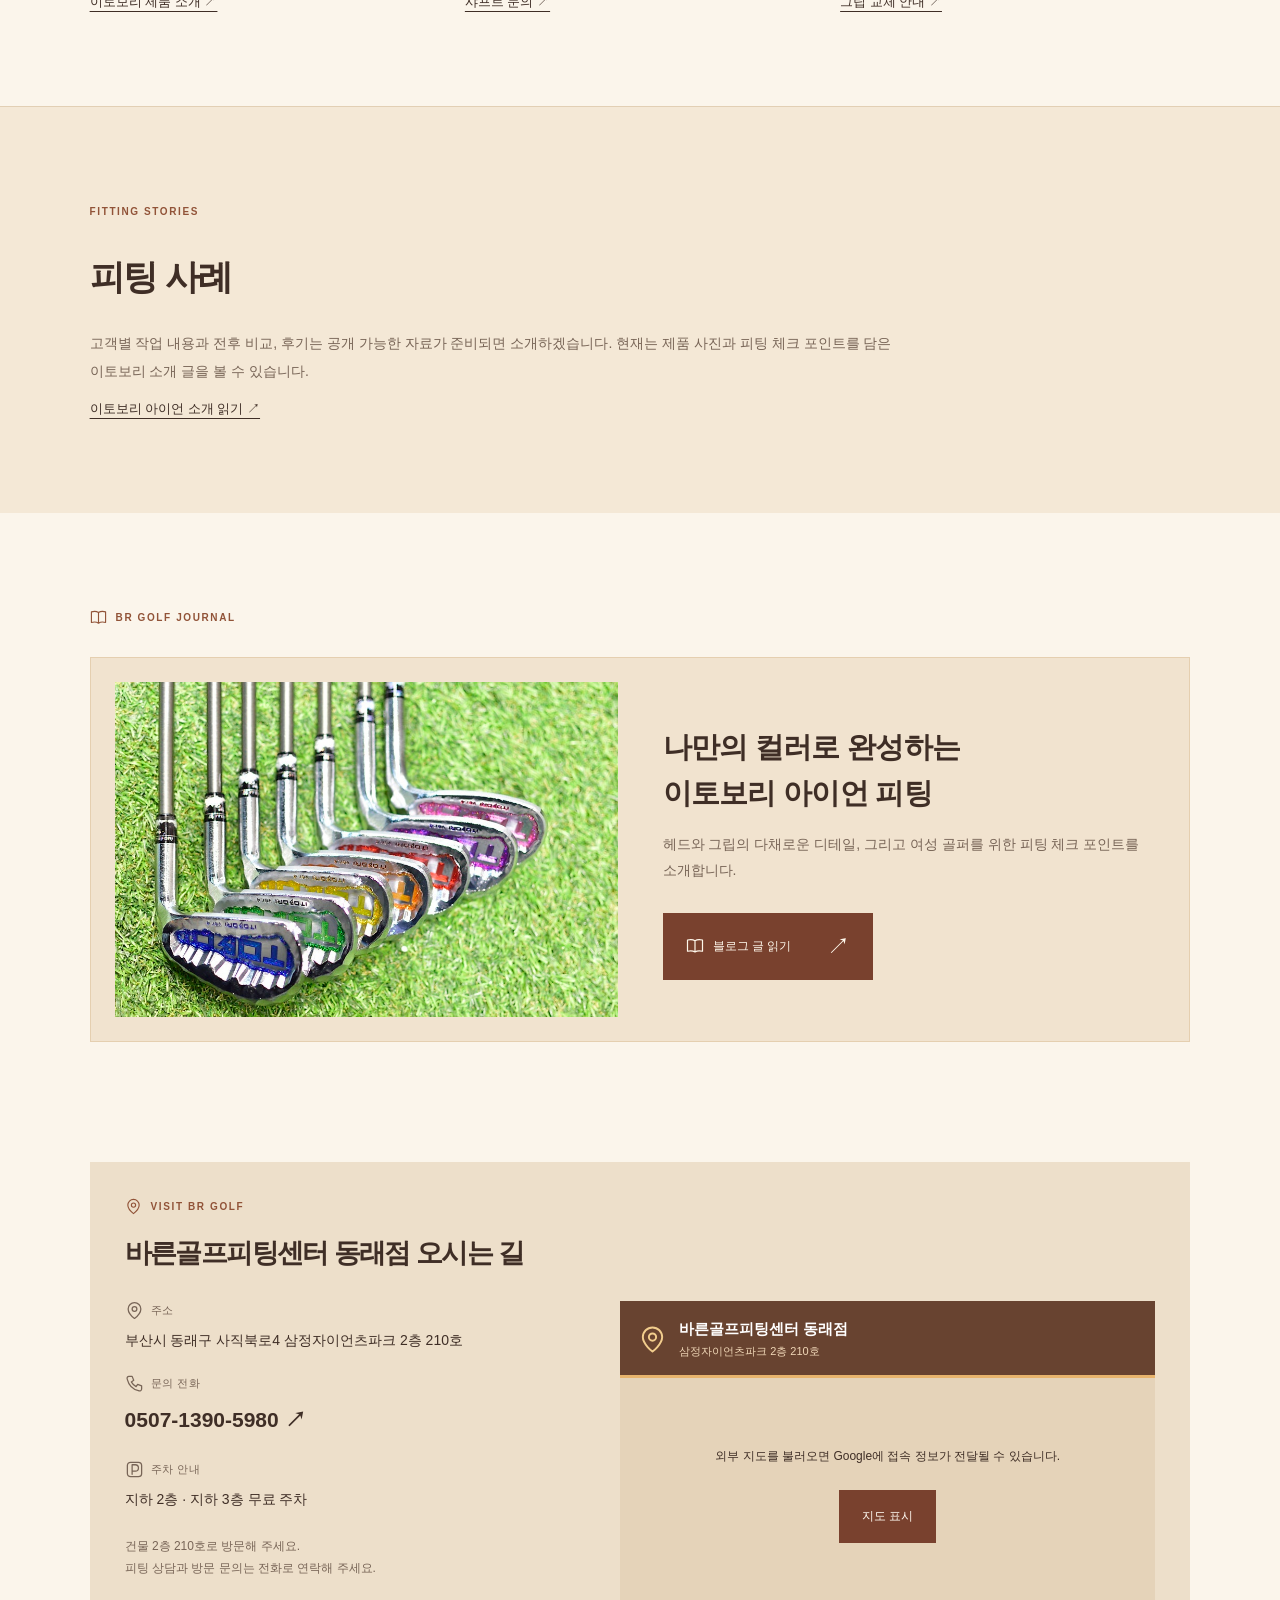
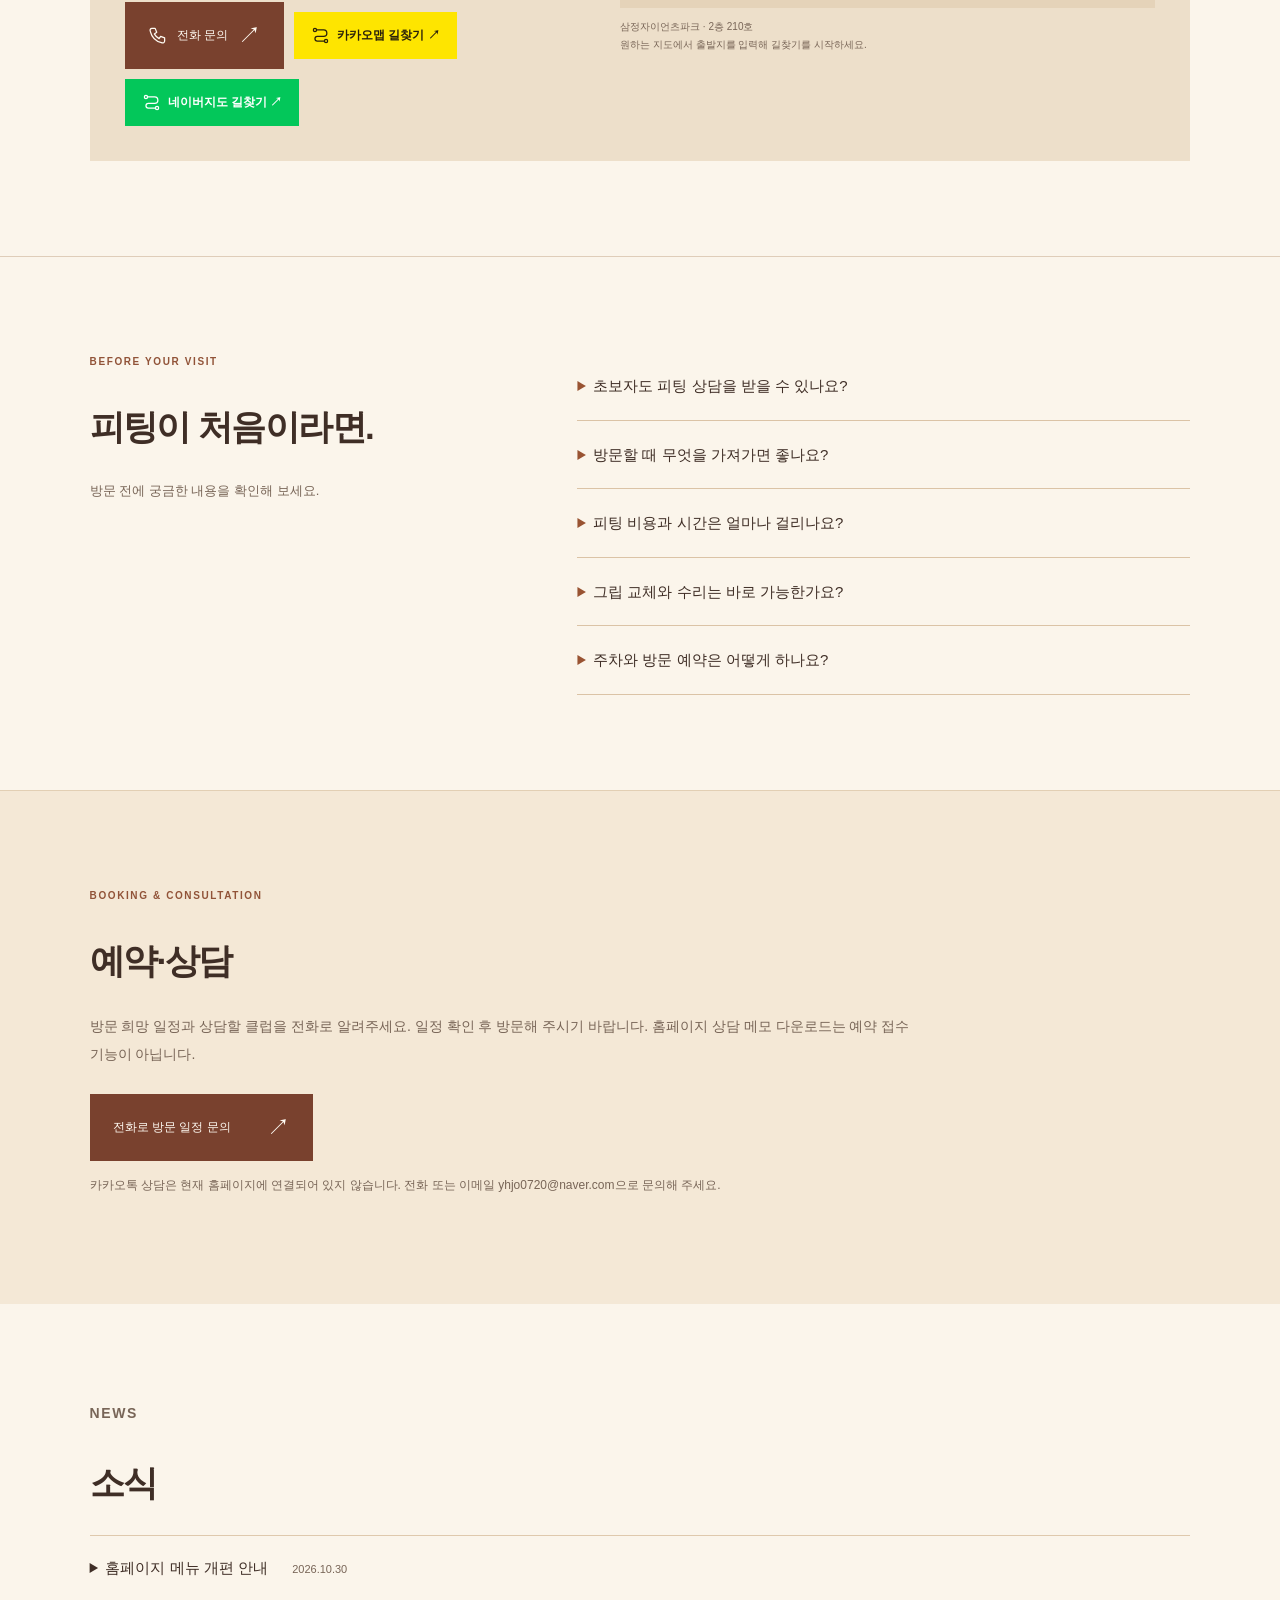
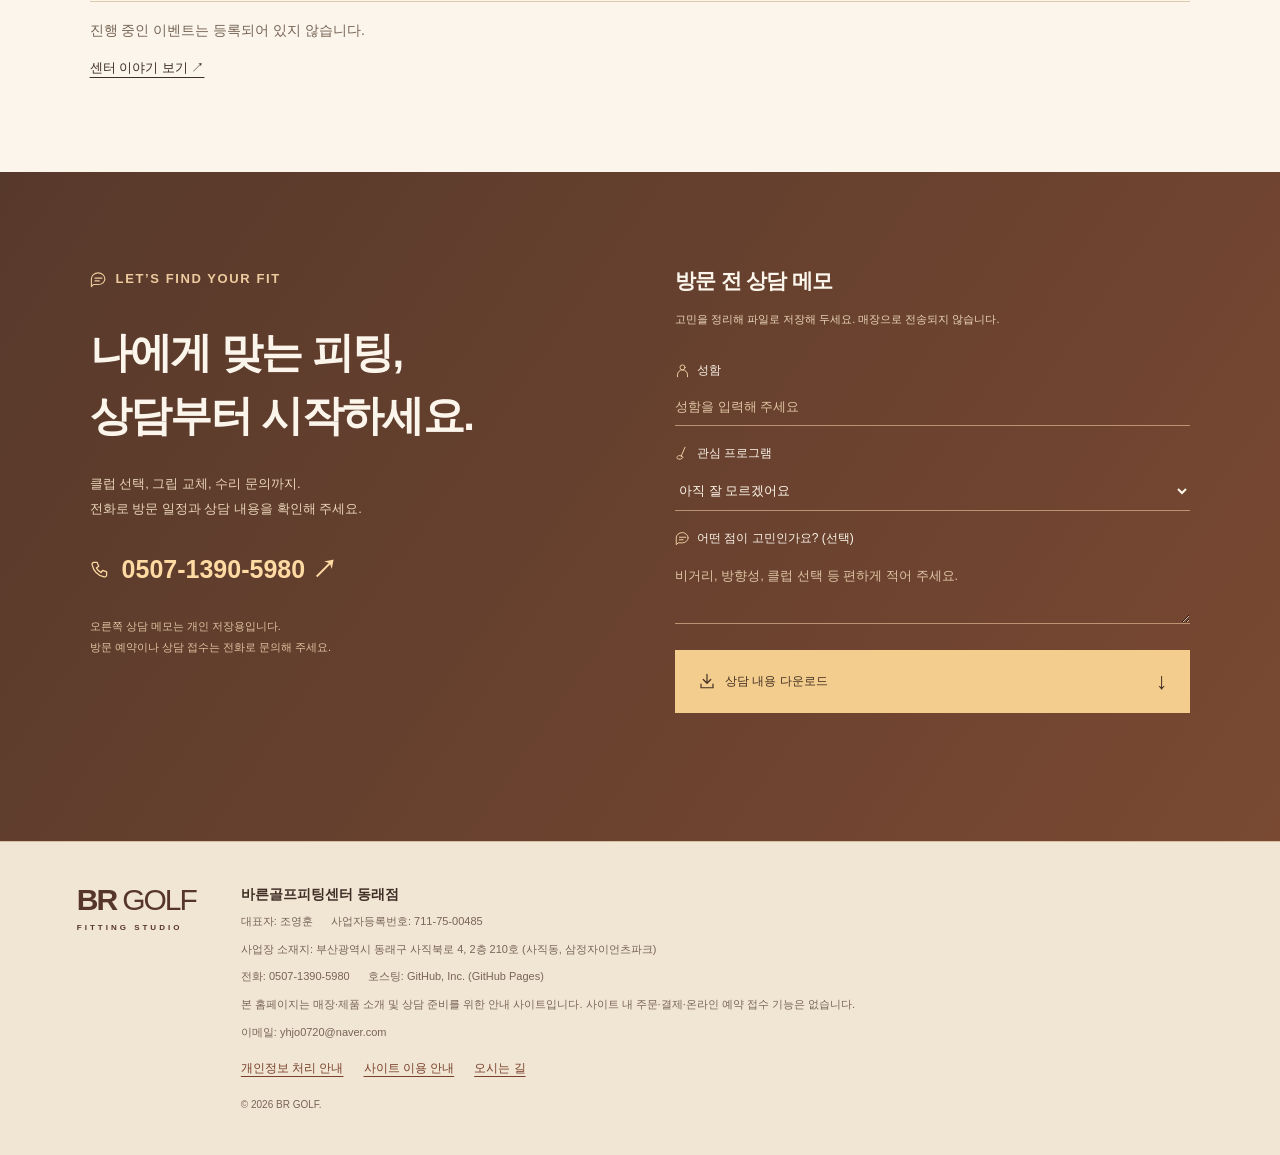
==== commit 39465c77: "Reorganize navigation into six menus with unified fitting guide" ====
--- a/index.html
+++ b/index.html
@@ -1,16 +1,16 @@
-<!doctype html><html lang="ko"><head><meta charset="utf-8"><meta name="viewport" content="width=device-width, initial-scale=1"><meta name="description" content="부산 동래구 사직동 골프 피팅 전문점. 맞춤 클럽 피팅, 그립 교체, 클럽 수리 상담. 삼정자이언츠파크 2층 210호."><title>바른골프피팅센터 동래점 | 맞춤 피팅 · 그립 교체 · 클럽 수리</title><link rel="stylesheet" href="style.css"><link rel="stylesheet" href="autumn.css"><script src="script.js" defer></script><script src="maps.js" defer></script></head><body>
-<header><a class="logo" href="#">BR<span>GOLF</span><small>FITTING STUDIO</small></a><nav aria-label="주 메뉴"><a href="#about"><svg class="ui-icon " viewBox="0 0 24 24" fill="none" stroke="currentColor" stroke-width="1.6" stroke-linecap="round" stroke-linejoin="round" aria-hidden="true" focusable="false"><path d="M20 3C9 2 3 7 4 14c1 6 7 8 12 3 4-4 4-9 4-14ZM5 20 16 8"/></svg>피팅 철학</a><a href="#programs"><svg class="ui-icon " viewBox="0 0 24 24" fill="none" stroke="currentColor" stroke-width="1.6" stroke-linecap="round" stroke-linejoin="round" aria-hidden="true" focusable="false"><path d="m16 2-6 14M10 16c-3-2-7 0-7 3 0 2 5 3 8 1l2-2-3-2Z"/></svg>피팅 프로그램</a><a href="#process"><svg class="ui-icon " viewBox="0 0 24 24" fill="none" stroke="currentColor" stroke-width="1.6" stroke-linecap="round" stroke-linejoin="round" aria-hidden="true" focusable="false"><path d="M5 3v5m0 4v9M12 3v10m0 4v4M19 3v2m0 4v12"/><circle cx="5" cy="10" r="2"/><circle cx="12" cy="15" r="2"/><circle cx="19" cy="7" r="2"/></svg>진행 과정</a><a href="#studio"><svg class="ui-icon " viewBox="0 0 24 24" fill="none" stroke="currentColor" stroke-width="1.6" stroke-linecap="round" stroke-linejoin="round" aria-hidden="true" focusable="false"><path d="m8 5 2-2h4l2 2h4a2 2 0 0 1 2 2v12H2V7a2 2 0 0 1 2-2Z"/><circle cx="12" cy="12" r="4"/></svg>매장 둘러보기</a></nav><a class="nav-button" href="#contact"><svg class="ui-icon " viewBox="0 0 24 24" fill="none" stroke="currentColor" stroke-width="1.6" stroke-linecap="round" stroke-linejoin="round" aria-hidden="true" focusable="false"><path d="M21 11a9 8 0 0 1-9 8H5l-3 3V11a9 8 0 0 1 19 0Z"/><path d="M7 10h10M7 14h6"/></svg>피팅 상담 ↗</a></header>
+<!doctype html><html lang="ko"><head><meta charset="utf-8"><meta name="viewport" content="width=device-width, initial-scale=1"><meta name="description" content="부산 동래구 사직동 골프 피팅 전문점. 맞춤 클럽 피팅, 그립 교체, 클럽 수리 상담. 삼정자이언츠파크 2층 210호."><title>바른골프피팅센터 동래점 | 맞춤 피팅 · 그립 교체 · 클럽 수리</title><link rel="stylesheet" href="style.css"><link rel="stylesheet" href="autumn.css"><script src="script.js" defer></script><script src="maps.js" defer></script><link rel="stylesheet" href="navigation.css"><script src="navigation.js" defer></script></head><body>
+<header><a class="logo" href="#">BR<span>GOLF</span><small>FITTING STUDIO</small></a><button class="menu-toggle" type="button" aria-expanded="false" aria-controls="main-navigation">메뉴 <span aria-hidden="true">☰</span></button><nav id="main-navigation" class="main-navigation" aria-label="주 메뉴"><details class="nav-group"><summary>센터 소개</summary><div class="nav-submenu"><a href="#about">동래점 소개</a><a href="#fitter">피팅 상담 소개</a><a href="#studio">시설 및 장비</a><a href="#visit">오시는 길</a></div></details><details class="nav-group"><summary>피팅 안내</summary><div class="nav-submenu"><a href="#programs">피팅 종류</a><a href="#process">피팅 과정</a><a href="#fitting-price">소요 시간 · 비용 안내</a><a href="#faq">자주 묻는 질문</a></div></details><details class="nav-group"><summary>제품 안내</summary><div class="nav-submenu"><a href="#products">취급 제품 안내</a><a href="#product-clubs">클럽</a><a href="#product-shafts">샤프트</a><a href="#product-grips">그립</a></div></details><details class="nav-group"><summary>피팅 사례</summary><div class="nav-submenu"><a href="#cases">피팅 사례 안내</a><a href="itobori-women-irons.html">이토보리 제품 소개</a></div></details><details class="nav-group"><summary>예약·상담</summary><div class="nav-submenu"><a href="#booking">방문 예약 안내</a><a href="tel:050713905980">전화 상담</a><a href="#contact">상담 메모</a></div></details><details class="nav-group"><summary>소식</summary><div class="nav-submenu"><a href="#news">공지사항</a><a href="#journal">센터 이야기</a></div></details></nav><a class="nav-button" href="#contact"><svg class="ui-icon " viewBox="0 0 24 24" fill="none" stroke="currentColor" stroke-width="1.6" stroke-linecap="round" stroke-linejoin="round" aria-hidden="true" focusable="false"><path d="M21 11a9 8 0 0 1-9 8H5l-3 3V11a9 8 0 0 1 19 0Z"/><path d="M7 10h10M7 14h6"/></svg>피팅 상담 ↗</a></header>
 <main><section class="hero"><div class="hero-copy"><p class="eyebrow">AUTUMN ON THE FAIRWAY / BR GOLF</p><p class="local-label">부산 동래 · 사직동 골프 피팅 스튜디오</p><div class="season-badge"><svg viewBox="0 0 24 24" fill="none" stroke="currentColor" stroke-width="1.4" aria-hidden="true"><path d="M20 3C9 2 3 7 4 14c1 6 7 8 12 3 4-4 4-9 4-14ZM5 20 16 8"/></svg> A SEASON FOR YOUR SWING</div><h1>골프피팅작업</h1><p class="lead">선선한 바람과 함께 다시 찾는 페어웨이.<br>클럽 선택부터 그립과 세팅까지, 가을 라운드를 준비하세요.</p><a class="button" href="#programs"><span class="button-label"><svg class="ui-icon " viewBox="0 0 24 24" fill="none" stroke="currentColor" stroke-width="1.6" stroke-linecap="round" stroke-linejoin="round" aria-hidden="true" focusable="false"><circle cx="12" cy="12" r="9"/><circle cx="12" cy="12" r="5"/><circle cx="12" cy="12" r="1"/></svg>나에게 맞는 피팅 찾기</span> <span>↗</span></a><a class="hero-phone" href="tel:050713905980"><svg class="ui-icon" viewBox="0 0 24 24" fill="none" stroke="currentColor" stroke-width="1.6" stroke-linecap="round" stroke-linejoin="round" aria-hidden="true"><path d="M5 3h4l2 5-3 2a15 15 0 0 0 6 6l2-3 5 2v4c0 2-2 3-4 2C9 19 5 15 3 7c-1-2 0-4 2-4Z"/></svg> 전화 상담 0507-1390-5980</a><div class="hero-bottom"><span>BUILT AROUND YOUR SWING</span><a href="#about">SCROLL TO EXPLORE ↓</a></div></div><div class="visual visual-store"><img class="store-image" src="assets/store-diorama.png" width="1448" height="1086" fetchpriority="high" alt="바른골프피팅센터 동래점의 간판과 클럽 진열대, 화분을 표현한 따뜻한 미니어처 디오라마"><div class="store-caption"><span>바른골프피팅센터 동래점 · AI 미니어처 이미지</span><span>BR GOLF ↗</span></div></div></section>
 <div class="service-strip"><a href="#programs"><b>01</b><span>맞춤 클럽 피팅<small>드라이버 · 아이언 · 풀백</small></span><span>↗</span></a><a href="#care"><b>02</b><span>그립 교체 & 클럽 케어<small>손에 맞는 감각과 세팅</small></span><span>↗</span></a><a href="#visit"><b>03</b><span>부산 동래점 방문 안내<small>지하 2·3층 무료 주차</small></span><span>↗</span></a></div>
 <section class="about section" id="about"><p class="eyebrow"><svg class="ui-icon " viewBox="0 0 24 24" fill="none" stroke="currentColor" stroke-width="1.6" stroke-linecap="round" stroke-linejoin="round" aria-hidden="true" focusable="false"><path d="M20 3C9 2 3 7 4 14c1 6 7 8 12 3 4-4 4-9 4-14ZM5 20 16 8"/></svg>01 / OUR PHILOSOPHY</p><div><h2>클럽을 바꾸기 전에,<br><span>당신을 먼저 이해합니다.</span></h2><p>같은 클럽도 누구의 손에 쥐어지느냐에 따라 달라집니다.<br>BR GOLF는 스윙의 작은 차이까지 살펴보고,<br>당신의 움직임에 자연스럽게 맞는 조합을 찾아갑니다.</p><div class="principles"><span>01 &nbsp; 데이터 기반 분석</span><span>02 &nbsp; 개인별 클럽 설계</span><span>03 &nbsp; 세밀한 밸런스 조정</span></div></div></section>
-<section class="section" id="programs"><div class="section-top"><div><p class="eyebrow"><svg class="ui-icon " viewBox="0 0 24 24" fill="none" stroke="currentColor" stroke-width="1.6" stroke-linecap="round" stroke-linejoin="round" aria-hidden="true" focusable="false"><path d="m16 2-6 14M10 16c-3-2-7 0-7 3 0 2 5 3 8 1l2-2-3-2Z"/></svg>02 / FITTING PROGRAMS</p><h2>더 나은 플레이의 시작.</h2></div><p>지금의 고민에 맞는 피팅을 만나보세요.</p></div><div class="cards">
+<div class="section menu-note" id="fitter"><p class="eyebrow">FITTING CONSULTATION</p><h2>클럽의 고민을 함께 살펴봅니다.</h2><p>현재 사용하는 클럽과 스윙에서 느끼는 불편함을 말씀해 주세요. 원하는 피팅 범위와 클럽 상태를 확인한 뒤 상담과 작업 방향을 안내합니다.</p><a href="tel:050713905980">피팅 상담 문의 0507-1390-5980 ↗</a></div><section class="section" id="programs"><div class="section-top"><div><p class="eyebrow"><svg class="ui-icon " viewBox="0 0 24 24" fill="none" stroke="currentColor" stroke-width="1.6" stroke-linecap="round" stroke-linejoin="round" aria-hidden="true" focusable="false"><path d="m16 2-6 14M10 16c-3-2-7 0-7 3 0 2 5 3 8 1l2-2-3-2Z"/></svg>02 / FITTING PROGRAMS</p><h2>더 나은 플레이의 시작.</h2></div><p>지금의 고민에 맞는 피팅을 만나보세요.</p></div><div class="cards">
 <a class="card" href="#contact" data-program="드라이버 피팅"><div class="card-top">01 / DISTANCE & DIRECTION <span>↗</span></div><div class="mini driver"><i></i></div><h3 class="icon-heading"><svg class="ui-icon heading-icon" viewBox="0 0 24 24" fill="none" stroke="currentColor" stroke-width="1.6" stroke-linecap="round" stroke-linejoin="round" aria-hidden="true" focusable="false"><path d="M5 21V3m0 1c5-4 9 4 14 0v9c-5 4-9-4-14 0"/></svg>드라이버 피팅</h3><p>더 멀리, 더 정확하게.<br>탄도와 스핀, 방향성의 균형을 찾습니다.</p><span class="tag">비거리 · 방향성</span></a>
 <a class="card" href="#contact" data-program="아이언 피팅"><div class="card-top">02 / CONSISTENCY & CONTROL <span>↗</span></div><div class="mini iron"><i></i></div><h3 class="icon-heading"><svg class="ui-icon heading-icon" viewBox="0 0 24 24" fill="none" stroke="currentColor" stroke-width="1.6" stroke-linecap="round" stroke-linejoin="round" aria-hidden="true" focusable="false"><circle cx="12" cy="12" r="9"/><circle cx="12" cy="12" r="5"/><circle cx="12" cy="12" r="1"/></svg>아이언 피팅</h3><p>일관된 임팩트, 자신 있는 샷.<br>거리 간격과 라이각을 세밀하게 조정합니다.</p><span class="tag">정확성 · 일관성</span></a>
 <a class="card" href="#contact" data-program="풀백 피팅"><div class="card-top">03 / YOUR COMPLETE GAME <span>↗</span></div><div class="mini full"><i></i></div><h3 class="icon-heading"><svg class="ui-icon heading-icon" viewBox="0 0 24 24" fill="none" stroke="currentColor" stroke-width="1.6" stroke-linecap="round" stroke-linejoin="round" aria-hidden="true" focusable="false"><rect x="5" y="7" width="14" height="14" rx="3"/><path d="M9 7V3m4 4V2m4 5V4M5 13h14M9 17h6"/></svg>풀백 피팅</h3><p>티샷부터 마지막 퍼트까지.<br>클럽 전체의 연결과 밸런스를 설계합니다.</p><span class="tag">클럽 구성 · 전체 밸런스</span></a></div></section>
 <section class="section care" id="care"><div class="section-top"><div><p class="eyebrow">CLUB CARE / GRIP & REPAIR</p><h2>익숙한 클럽에도,<br>새로운 감각을.</h2></div><p>지금 사용하는 클럽의 불편함부터 이야기해 주세요.</p></div><div class="care-grid"><article><img src="assets/studio-grips.jpg" alt="매장에 진열된 다양한 골프 그립" loading="lazy" width="1400" height="1050"><div><span class="eyebrow">01 / GRIP CHANGE</span><h3>그립 교체</h3><p>미끄러짐, 마모, 손에 맞지 않는 두께가 고민이라면.<br>다양한 그립을 살펴보고 촉감과 두께를 비교해 보세요.</p><a href="tel:050713905980">그립 교체 문의 ↗</a></div></article><article><img src="assets/studio-shafts.jpg" alt="매장 샤프트 진열대와 클럽 용품" loading="lazy" width="1400" height="1050"><div><span class="eyebrow">02 / CLUB CHECK</span><h3>클럽 점검 & 수리 상담</h3><p>샤프트 교체나 클럽 세팅 변경이 필요하다면.<br>현재 클럽 상태를 확인한 뒤 가능한 작업을 안내합니다.</p><a href="tel:050713905980">클럽 상태 상담 ↗</a></div></article></div><p class="care-note">작업 가능 여부, 비용, 부품 재고와 소요 시간은 클럽 상태 확인 및 상담 후 안내합니다.</p></section><section class="process section" id="process"><div><p class="eyebrow"><svg class="ui-icon " viewBox="0 0 24 24" fill="none" stroke="currentColor" stroke-width="1.6" stroke-linecap="round" stroke-linejoin="round" aria-hidden="true" focusable="false"><path d="M5 3v5m0 4v9M12 3v10m0 4v4M19 3v2m0 4v12"/><circle cx="5" cy="10" r="2"/><circle cx="12" cy="15" r="2"/><circle cx="19" cy="7" r="2"/></svg>03 / THE PROCESS</p><h2>감각을 데이터로.<br>데이터를 <em>확신으로.</em></h2><p>충분히 듣고, 정밀하게 분석하고,<br>직접 경험하며 맞춰갑니다.</p></div><ol><li><span>01</span><div><h3 class="icon-heading"><svg class="ui-icon heading-icon" viewBox="0 0 24 24" fill="none" stroke="currentColor" stroke-width="1.6" stroke-linecap="round" stroke-linejoin="round" aria-hidden="true" focusable="false"><path d="M21 11a9 8 0 0 1-9 8H5l-3 3V11a9 8 0 0 1 19 0Z"/><path d="M7 10h10M7 14h6"/></svg>상담 & 클럽 체크</h3><p>플레이 스타일과 고민, 현재 사용하는 클럽을 확인합니다.</p></div></li><li><span>02</span><div><h3 class="icon-heading"><svg class="ui-icon heading-icon" viewBox="0 0 24 24" fill="none" stroke="currentColor" stroke-width="1.6" stroke-linecap="round" stroke-linejoin="round" aria-hidden="true" focusable="false"><path d="M4 3v17h17M8 15l4-5 4 2 5-7"/></svg>스윙 데이터 분석</h3><p>스윙 스피드, 탄도, 스핀과 샷 패턴을 살펴봅니다.</p></div></li><li><span>03</span><div><h3 class="icon-heading"><svg class="ui-icon heading-icon" viewBox="0 0 24 24" fill="none" stroke="currentColor" stroke-width="1.6" stroke-linecap="round" stroke-linejoin="round" aria-hidden="true" focusable="false"><path d="M5 3v5m0 4v9M12 3v10m0 4v4M19 3v2m0 4v12"/><circle cx="5" cy="10" r="2"/><circle cx="12" cy="15" r="2"/><circle cx="19" cy="7" r="2"/></svg>테스트 & 맞춤 피팅</h3><p>헤드와 샤프트 조합을 비교하며 적합한 세팅을 찾습니다.</p></div></li><li><span>04</span><div><h3 class="icon-heading"><svg class="ui-icon heading-icon" viewBox="0 0 24 24" fill="none" stroke="currentColor" stroke-width="1.6" stroke-linecap="round" stroke-linejoin="round" aria-hidden="true" focusable="false"><circle cx="12" cy="12" r="9"/><path d="m8 12 3 3 5-6"/></svg>최종 세팅 & 피드백</h3><p>완성된 클럽을 점검하고 사용 방향을 안내합니다.</p></div></li></ol></section>
-<section class="studio section" id="studio" aria-labelledby="studio-title"><div class="section-top"><div><p class="eyebrow"><svg class="ui-icon " viewBox="0 0 24 24" fill="none" stroke="currentColor" stroke-width="1.6" stroke-linecap="round" stroke-linejoin="round" aria-hidden="true" focusable="false"><path d="m8 5 2-2h4l2 2h4a2 2 0 0 1 2 2v12H2V7a2 2 0 0 1 2-2Z"/><circle cx="12" cy="12" r="4"/></svg>04 / INSIDE BR GOLF</p><h2 id="studio-title">당신의 골프를 위한 공간.</h2></div><p>다양한 그립과 샤프트, 그리고 편안한 상담 공간.<br>BR GOLF의 매장을 둘러보세요.</p></div><div class="studio-grid"><figure class="studio-item"><button class="studio-photo" type="button" data-photo="assets/studio-lounge.jpg" aria-label="그립 진열대와 편안한 상담 공간 크게 보기"><img src="assets/studio-lounge.jpg" width="1400" height="1050" loading="lazy" decoding="async" alt="그립 진열대와 편안한 상담 공간"><span class="photo-expand" aria-hidden="true"><svg class="ui-icon " viewBox="0 0 24 24" fill="none" stroke="currentColor" stroke-width="1.6" stroke-linecap="round" stroke-linejoin="round" aria-hidden="true" focusable="false"><path d="m8 5 2-2h4l2 2h4a2 2 0 0 1 2 2v12H2V7a2 2 0 0 1 2-2Z"/><circle cx="12" cy="12" r="4"/></svg></span></button><figcaption><span>01 / LOUNGE</span><h3>편안하게 시작하는 피팅 상담</h3></figcaption></figure><figure class="studio-item"><button class="studio-photo" type="button" data-photo="assets/studio-grips.jpg" aria-label="다양한 색상과 형태의 골프 그립 진열 크게 보기"><img src="assets/studio-grips.jpg" width="1400" height="1050" loading="lazy" decoding="async" alt="다양한 색상과 형태의 골프 그립 진열"><span class="photo-expand" aria-hidden="true"><svg class="ui-icon " viewBox="0 0 24 24" fill="none" stroke="currentColor" stroke-width="1.6" stroke-linecap="round" stroke-linejoin="round" aria-hidden="true" focusable="false"><path d="m8 5 2-2h4l2 2h4a2 2 0 0 1 2 2v12H2V7a2 2 0 0 1 2-2Z"/><circle cx="12" cy="12" r="4"/></svg></span></button><figcaption><span>02 / GRIP COLLECTION</span><h3>손끝의 감각까지, 다양한 그립</h3></figcaption></figure><figure class="studio-item"><button class="studio-photo" type="button" data-photo="assets/studio-shafts.jpg" aria-label="매장 벽면을 따라 정돈된 골프 샤프트와 용품 크게 보기"><img src="assets/studio-shafts.jpg" width="1400" height="1050" loading="lazy" decoding="async" alt="매장 벽면을 따라 정돈된 골프 샤프트와 용품"><span class="photo-expand" aria-hidden="true"><svg class="ui-icon " viewBox="0 0 24 24" fill="none" stroke="currentColor" stroke-width="1.6" stroke-linecap="round" stroke-linejoin="round" aria-hidden="true" focusable="false"><path d="m8 5 2-2h4l2 2h4a2 2 0 0 1 2 2v12H2V7a2 2 0 0 1 2-2Z"/><circle cx="12" cy="12" r="4"/></svg></span></button><figcaption><span>03 / SHAFT COLLECTION</span><h3>스윙에 맞는 조합을 찾아서</h3></figcaption></figure><figure class="studio-item"><button class="studio-photo" type="button" data-photo="assets/studio-detail.jpg" aria-label="골프 그립과 골프백이 진열된 매장 내부 크게 보기"><img src="assets/studio-detail.jpg" width="1400" height="1050" loading="lazy" decoding="async" alt="골프 그립과 골프백이 진열된 매장 내부"><span class="photo-expand" aria-hidden="true"><svg class="ui-icon " viewBox="0 0 24 24" fill="none" stroke="currentColor" stroke-width="1.6" stroke-linecap="round" stroke-linejoin="round" aria-hidden="true" focusable="false"><path d="m8 5 2-2h4l2 2h4a2 2 0 0 1 2 2v12H2V7a2 2 0 0 1 2-2Z"/><circle cx="12" cy="12" r="4"/></svg></span></button><figcaption><span>04 / INSIDE THE STUDIO</span><h3>취향과 플레이를 함께 살피는 공간</h3></figcaption></figure></div></section>
-<section class="section" id="journal"><p class="eyebrow"><svg class="ui-icon " viewBox="0 0 24 24" fill="none" stroke="currentColor" stroke-width="1.6" stroke-linecap="round" stroke-linejoin="round" aria-hidden="true" focusable="false"><path d="M12 5c-3-2-6-2-10-1v15c4-1 7-1 10 1 3-2 6-2 10-1V4c-4-1-7-1-10 1Zm0 0v15"/></svg>BR GOLF JOURNAL</p><a class="journal-card" href="itobori-women-irons.html"><img src="assets/itobori-5.jpg" alt="다채로운 컬러의 이토보리 아이언" loading="lazy" width="966" height="644"><div><h3>나만의 컬러로 완성하는<br>이토보리 아이언 피팅</h3><p>헤드와 그립의 다채로운 디테일, 그리고 여성 골퍼를 위한 피팅 체크 포인트를 소개합니다.</p><span class="button"><span class="button-label"><svg class="ui-icon " viewBox="0 0 24 24" fill="none" stroke="currentColor" stroke-width="1.6" stroke-linecap="round" stroke-linejoin="round" aria-hidden="true" focusable="false"><path d="M12 5c-3-2-6-2-10-1v15c4-1 7-1 10 1 3-2 6-2 10-1V4c-4-1-7-1-10 1Zm0 0v15"/></svg>블로그 글 읽기</span> <span>↗</span></span></div></a></section>
+<section class="section menu-note" id="fitting-price"><p class="eyebrow">TIME & COST</p><h2>소요 시간 · 비용 안내</h2><div class="info-columns"><article><h3>소요 시간</h3><p>상담, 시타 범위와 작업 내용에 따라 달라집니다. 원하는 프로그램과 방문 일정을 알려주시면 필요한 시간을 확인해 드립니다.</p></article><article><h3>비용 안내</h3><p>피팅 범위, 교체 부품 및 작업 내용에 따라 견적을 안내합니다. 작업을 진행하기 전에 구성과 비용을 확인해 주세요.</p></article></div><a href="tel:050713905980">시간과 비용 전화 문의 ↗</a></section><section class="studio section" id="studio" aria-labelledby="studio-title"><div class="section-top"><div><p class="eyebrow"><svg class="ui-icon " viewBox="0 0 24 24" fill="none" stroke="currentColor" stroke-width="1.6" stroke-linecap="round" stroke-linejoin="round" aria-hidden="true" focusable="false"><path d="m8 5 2-2h4l2 2h4a2 2 0 0 1 2 2v12H2V7a2 2 0 0 1 2-2Z"/><circle cx="12" cy="12" r="4"/></svg>04 / INSIDE BR GOLF</p><h2 id="studio-title">당신의 골프를 위한 공간.</h2></div><p>다양한 그립과 샤프트, 그리고 편안한 상담 공간.<br>BR GOLF의 매장을 둘러보세요.</p></div><div class="studio-grid"><figure class="studio-item"><button class="studio-photo" type="button" data-photo="assets/studio-lounge.jpg" aria-label="그립 진열대와 편안한 상담 공간 크게 보기"><img src="assets/studio-lounge.jpg" width="1400" height="1050" loading="lazy" decoding="async" alt="그립 진열대와 편안한 상담 공간"><span class="photo-expand" aria-hidden="true"><svg class="ui-icon " viewBox="0 0 24 24" fill="none" stroke="currentColor" stroke-width="1.6" stroke-linecap="round" stroke-linejoin="round" aria-hidden="true" focusable="false"><path d="m8 5 2-2h4l2 2h4a2 2 0 0 1 2 2v12H2V7a2 2 0 0 1 2-2Z"/><circle cx="12" cy="12" r="4"/></svg></span></button><figcaption><span>01 / LOUNGE</span><h3>편안하게 시작하는 피팅 상담</h3></figcaption></figure><figure class="studio-item"><button class="studio-photo" type="button" data-photo="assets/studio-grips.jpg" aria-label="다양한 색상과 형태의 골프 그립 진열 크게 보기"><img src="assets/studio-grips.jpg" width="1400" height="1050" loading="lazy" decoding="async" alt="다양한 색상과 형태의 골프 그립 진열"><span class="photo-expand" aria-hidden="true"><svg class="ui-icon " viewBox="0 0 24 24" fill="none" stroke="currentColor" stroke-width="1.6" stroke-linecap="round" stroke-linejoin="round" aria-hidden="true" focusable="false"><path d="m8 5 2-2h4l2 2h4a2 2 0 0 1 2 2v12H2V7a2 2 0 0 1 2-2Z"/><circle cx="12" cy="12" r="4"/></svg></span></button><figcaption><span>02 / GRIP COLLECTION</span><h3>손끝의 감각까지, 다양한 그립</h3></figcaption></figure><figure class="studio-item"><button class="studio-photo" type="button" data-photo="assets/studio-shafts.jpg" aria-label="매장 벽면을 따라 정돈된 골프 샤프트와 용품 크게 보기"><img src="assets/studio-shafts.jpg" width="1400" height="1050" loading="lazy" decoding="async" alt="매장 벽면을 따라 정돈된 골프 샤프트와 용품"><span class="photo-expand" aria-hidden="true"><svg class="ui-icon " viewBox="0 0 24 24" fill="none" stroke="currentColor" stroke-width="1.6" stroke-linecap="round" stroke-linejoin="round" aria-hidden="true" focusable="false"><path d="m8 5 2-2h4l2 2h4a2 2 0 0 1 2 2v12H2V7a2 2 0 0 1 2-2Z"/><circle cx="12" cy="12" r="4"/></svg></span></button><figcaption><span>03 / SHAFT COLLECTION</span><h3>스윙에 맞는 조합을 찾아서</h3></figcaption></figure><figure class="studio-item"><button class="studio-photo" type="button" data-photo="assets/studio-detail.jpg" aria-label="골프 그립과 골프백이 진열된 매장 내부 크게 보기"><img src="assets/studio-detail.jpg" width="1400" height="1050" loading="lazy" decoding="async" alt="골프 그립과 골프백이 진열된 매장 내부"><span class="photo-expand" aria-hidden="true"><svg class="ui-icon " viewBox="0 0 24 24" fill="none" stroke="currentColor" stroke-width="1.6" stroke-linecap="round" stroke-linejoin="round" aria-hidden="true" focusable="false"><path d="m8 5 2-2h4l2 2h4a2 2 0 0 1 2 2v12H2V7a2 2 0 0 1 2-2Z"/><circle cx="12" cy="12" r="4"/></svg></span></button><figcaption><span>04 / INSIDE THE STUDIO</span><h3>취향과 플레이를 함께 살피는 공간</h3></figcaption></figure></div></section>
+<section class="section product-guide" id="products"><p class="eyebrow">PRODUCT GUIDE</p><h2>내 클럽을 이루는 세 가지 선택.</h2><p>취급 제품과 재고, 주문 가능한 브랜드는 상담 시 확인해 주세요.</p><div class="product-guide-grid"><article id="product-clubs"><img src="assets/itobori-5.jpg" alt="이토보리 아이언 제품 구성" loading="lazy" width="966" height="644"><h3>클럽</h3><p>헤드 형태와 구성, 원하는 샷을 함께 살펴봅니다. 사진 속 이토보리 아이언은 제품 소개 글에서 자세히 볼 수 있습니다.</p><a href="itobori-women-irons.html">이토보리 제품 소개 ↗</a></article><article id="product-shafts"><img src="assets/studio-shafts.jpg" alt="매장 샤프트 진열" loading="lazy" width="1400" height="1050"><h3>샤프트</h3><p>스윙 템포와 무게감, 기존 클럽의 사용감을 바탕으로 상담합니다. 정확한 모델과 사양은 재고 확인 후 안내합니다.</p><a href="tel:050713905980">샤프트 문의 ↗</a></article><article id="product-grips"><img src="assets/studio-grips.jpg" alt="매장 그립 진열" loading="lazy" width="1400" height="1050"><h3>그립</h3><p>손에 맞는 두께와 질감, 선호하는 색상을 비교해 보세요. 그립 교체 가능 여부와 비용은 전화로 확인할 수 있습니다.</p><a href="#care">그립 교체 안내 ↗</a></article></div></section><section class="section menu-note" id="cases"><p class="eyebrow">FITTING STORIES</p><h2>피팅 사례</h2><p>고객별 작업 내용과 전후 비교, 후기는 공개 가능한 자료가 준비되면 소개하겠습니다. 현재는 제품 사진과 피팅 체크 포인트를 담은 이토보리 소개 글을 볼 수 있습니다.</p><a href="itobori-women-irons.html">이토보리 아이언 소개 읽기 ↗</a></section><section class="section" id="journal"><p class="eyebrow"><svg class="ui-icon " viewBox="0 0 24 24" fill="none" stroke="currentColor" stroke-width="1.6" stroke-linecap="round" stroke-linejoin="round" aria-hidden="true" focusable="false"><path d="M12 5c-3-2-6-2-10-1v15c4-1 7-1 10 1 3-2 6-2 10-1V4c-4-1-7-1-10 1Zm0 0v15"/></svg>BR GOLF JOURNAL</p><a class="journal-card" href="itobori-women-irons.html"><img src="assets/itobori-5.jpg" alt="다채로운 컬러의 이토보리 아이언" loading="lazy" width="966" height="644"><div><h3>나만의 컬러로 완성하는<br>이토보리 아이언 피팅</h3><p>헤드와 그립의 다채로운 디테일, 그리고 여성 골퍼를 위한 피팅 체크 포인트를 소개합니다.</p><span class="button"><span class="button-label"><svg class="ui-icon " viewBox="0 0 24 24" fill="none" stroke="currentColor" stroke-width="1.6" stroke-linecap="round" stroke-linejoin="round" aria-hidden="true" focusable="false"><path d="M12 5c-3-2-6-2-10-1v15c4-1 7-1 10 1 3-2 6-2 10-1V4c-4-1-7-1-10 1Zm0 0v15"/></svg>블로그 글 읽기</span> <span>↗</span></span></div></a></section>
 <div class="section store-location" id="visit"><section class="visit-info" aria-labelledby="visit-title"><p class="eyebrow"><svg class="ui-icon " viewBox="0 0 24 24" fill="none" stroke="currentColor" stroke-width="1.6" stroke-linecap="round" stroke-linejoin="round" aria-hidden="true" focusable="false"><path d="M20 10c0 6-8 12-8 12S4 16 4 10a8 8 0 1 1 16 0Z"/><circle cx="12" cy="10" r="3"/></svg>VISIT BR GOLF</p><h2 id="visit-title">바른골프피팅센터 동래점 오시는 길</h2><div class="visit-grid"><div class="visit-details"><dl><dt><svg class="ui-icon " viewBox="0 0 24 24" fill="none" stroke="currentColor" stroke-width="1.6" stroke-linecap="round" stroke-linejoin="round" aria-hidden="true" focusable="false"><path d="M20 10c0 6-8 12-8 12S4 16 4 10a8 8 0 1 1 16 0Z"/><circle cx="12" cy="10" r="3"/></svg>주소</dt><dd>부산시 동래구 사직북로4 삼정자이언츠파크 2층 210호</dd><dt><svg class="ui-icon " viewBox="0 0 24 24" fill="none" stroke="currentColor" stroke-width="1.6" stroke-linecap="round" stroke-linejoin="round" aria-hidden="true" focusable="false"><path d="M5 3h4l2 5-3 2a15 15 0 0 0 6 6l2-3 5 2v4c0 2-2 3-4 2C9 19 5 15 3 7c-1-2 0-4 2-4Z"/></svg>문의 전화</dt><dd><a class="visit-phone" href="tel:050713905980">0507-1390-5980 ↗</a></dd><dt><svg class="ui-icon " viewBox="0 0 24 24" fill="none" stroke="currentColor" stroke-width="1.6" stroke-linecap="round" stroke-linejoin="round" aria-hidden="true" focusable="false"><rect x="3" y="3" width="18" height="18" rx="4"/><path d="M9 18V6h4a4 4 0 0 1 0 8H9"/></svg>주차 안내</dt><dd>지하 2층 · 지하 3층 무료 주차</dd></dl><p>건물 2층 210호로 방문해 주세요.<br>피팅 상담과 방문 문의는 전화로 연락해 주세요.</p><div class="visit-actions"><a class="button" href="tel:050713905980"><svg class="ui-icon " viewBox="0 0 24 24" fill="none" stroke="currentColor" stroke-width="1.6" stroke-linecap="round" stroke-linejoin="round" aria-hidden="true" focusable="false"><path d="M5 3h4l2 5-3 2a15 15 0 0 0 6 6l2-3 5 2v4c0 2-2 3-4 2C9 19 5 15 3 7c-1-2 0-4 2-4Z"/></svg>전화 문의 <span>↗</span></a><a class="direction-button kakao-direction" href="https://map.kakao.com/link/to/%EB%B0%94%EB%A5%B8%EA%B3%A8%ED%94%84%ED%94%BC%ED%8C%85%EC%84%BC%ED%84%B0%20%EB%8F%99%EB%9E%98%EC%A0%90,35.1962645950225,129.06135929353" target="_blank" rel="noopener noreferrer"><svg class="ui-icon " viewBox="0 0 24 24" fill="none" stroke="currentColor" stroke-width="1.6" stroke-linecap="round" stroke-linejoin="round" aria-hidden="true" focusable="false"><circle cx="5" cy="5" r="2"/><circle cx="19" cy="19" r="2"/><path d="M7 5h9a4 4 0 0 1 0 8H8a3 3 0 0 0 0 6h9"/></svg>카카오맵 길찾기 ↗</a><a class="direction-button naver-direction" href="https://m.map.naver.com/route.nhn?menu=route&amp;ename=%EB%B0%94%EB%A5%B8%EA%B3%A8%ED%94%84%ED%94%BC%ED%8C%85%EC%84%BC%ED%84%B0%20%EB%8F%99%EB%9E%98%EC%A0%90&amp;ex=129.06135929353&amp;ey=35.1962645950225&amp;pathType=0" target="_blank" rel="noopener noreferrer"><svg class="ui-icon " viewBox="0 0 24 24" fill="none" stroke="currentColor" stroke-width="1.6" stroke-linecap="round" stroke-linejoin="round" aria-hidden="true" focusable="false"><circle cx="5" cy="5" r="2"/><circle cx="19" cy="19" r="2"/><path d="M7 5h9a4 4 0 0 1 0 8H8a3 3 0 0 0 0 6h9"/></svg>네이버지도 길찾기 ↗</a></div></div><div class="visit-map"><div class="map-store-label"><span class="map-pin"><svg class="ui-icon " viewBox="0 0 24 24" fill="none" stroke="currentColor" stroke-width="1.6" stroke-linecap="round" stroke-linejoin="round" aria-hidden="true" focusable="false"><path d="M20 10c0 6-8 12-8 12S4 16 4 10a8 8 0 1 1 16 0Z"/><circle cx="12" cy="10" r="3"/></svg></span><div><strong>바른골프피팅센터 동래점</strong><small>삼정자이언츠파크 2층 210호</small></div></div><div class="map-placeholder"><p>외부 지도를 불러오면 Google에 접속 정보가 전달될 수 있습니다.</p><button type="button" class="button load-map" data-map-src="https://maps.google.com/maps?q=%EB%B0%94%EB%A5%B8%EA%B3%A8%ED%94%84%ED%94%BC%ED%8C%85%EC%84%BC%ED%84%B0%20%EB%8F%99%EB%9E%98%EC%A0%90%20%EB%B6%80%EC%82%B0%20%EB%8F%99%EB%9E%98%EA%B5%AC%20%EC%82%AC%EC%A7%81%EB%B6%81%EB%A1%9C%204&amp;output=embed&amp;hl=ko&amp;z=17">지도 표시</button></div><p>삼정자이언츠파크 · 2층 210호<br>원하는 지도에서 출발지를 입력해 길찾기를 시작하세요.</p></div></div></section></div>
-<section class="section fitting-faq" id="faq"><div><p class="eyebrow">BEFORE YOUR VISIT</p><h2>피팅이 처음이라면.</h2><p>방문 전에 궁금한 내용을 확인해 보세요.</p></div><div class="faq-list"><details><summary>초보자도 피팅 상담을 받을 수 있나요?</summary><p>구력에 관계없이 현재 클럽이 불편한 점이나 클럽 선택 고민을 상담할 수 있습니다. 평소 연습할 때 느끼는 점을 편하게 말씀해 주세요.</p></details><details><summary>방문할 때 무엇을 가져가면 좋나요?</summary><p>현재 사용하는 클럽과 평소 착용하는 골프 장갑·골프화를 준비하면 상담에 도움이 됩니다. 전체 세트를 가져와야 하는지는 전화로 먼저 확인해 주세요.</p></details><details><summary>피팅 비용과 시간은 얼마나 걸리나요?</summary><p>희망 프로그램, 점검 범위 및 작업 내용에 따라 달라집니다. 방문 전 전화로 상담해 주세요. 확인되지 않은 일괄 가격이나 소요 시간을 안내하지 않습니다.</p></details><details><summary>그립 교체와 수리는 바로 가능한가요?</summary><p>부품 재고와 클럽 상태, 당일 작업 일정에 따라 달라집니다. 필요한 작업과 클럽 모델을 알려주시면 가능 여부를 확인해 드립니다.</p></details><details><summary>주차와 방문 예약은 어떻게 하나요?</summary><p>삼정자이언츠파크 지하 2층·3층 무료 주차를 이용할 수 있습니다. 매장은 2층 210호이며, 방문 일정은 0507-1390-5980으로 문의해 주세요.</p></details></div></section><section class="contact section" id="contact"><div><p class="eyebrow"><svg class="ui-icon " viewBox="0 0 24 24" fill="none" stroke="currentColor" stroke-width="1.6" stroke-linecap="round" stroke-linejoin="round" aria-hidden="true" focusable="false"><path d="M21 11a9 8 0 0 1-9 8H5l-3 3V11a9 8 0 0 1 19 0Z"/><path d="M7 10h10M7 14h6"/></svg>LET’S FIND YOUR FIT</p><h2>나에게 맞는 피팅,<br>상담부터 시작하세요.</h2><p>클럽 선택, 그립 교체, 수리 문의까지.<br>전화로 방문 일정과 상담 내용을 확인해 주세요.</p><a class="consult-call" href="tel:050713905980"><svg class="ui-icon" viewBox="0 0 24 24" fill="none" stroke="currentColor" stroke-width="1.6" stroke-linecap="round" stroke-linejoin="round" aria-hidden="true"><path d="M5 3h4l2 5-3 2a15 15 0 0 0 6 6l2-3 5 2v4c0 2-2 3-4 2C9 19 5 15 3 7c-1-2 0-4 2-4Z"/></svg> 0507-1390-5980 ↗</a><p class="note">오른쪽 상담 메모는 개인 저장용입니다.<br>방문 예약이나 상담 접수는 전화로 문의해 주세요.</p></div><form id="consult"><h3>방문 전 상담 메모</h3><p class="memo-description">고민을 정리해 파일로 저장해 두세요. 매장으로 전송되지 않습니다.</p><label for="name"><svg class="ui-icon " viewBox="0 0 24 24" fill="none" stroke="currentColor" stroke-width="1.6" stroke-linecap="round" stroke-linejoin="round" aria-hidden="true" focusable="false"><circle cx="12" cy="7" r="4"/><path d="M4 22v-3a8 8 0 0 1 16 0v3"/></svg>성함</label><input id="name" name="name" autocomplete="name" required maxlength="30" placeholder="성함을 입력해 주세요"><label for="program"><svg class="ui-icon " viewBox="0 0 24 24" fill="none" stroke="currentColor" stroke-width="1.6" stroke-linecap="round" stroke-linejoin="round" aria-hidden="true" focusable="false"><path d="m16 2-6 14M10 16c-3-2-7 0-7 3 0 2 5 3 8 1l2-2-3-2Z"/></svg>관심 프로그램</label><select id="program" name="program"><option>아직 잘 모르겠어요</option><option>드라이버 피팅</option><option>아이언 피팅</option><option>풀백 피팅</option><option>그립 교체</option><option>클럽 점검 및 수리</option></select><label for="message"><svg class="ui-icon " viewBox="0 0 24 24" fill="none" stroke="currentColor" stroke-width="1.6" stroke-linecap="round" stroke-linejoin="round" aria-hidden="true" focusable="false"><path d="M21 11a9 8 0 0 1-9 8H5l-3 3V11a9 8 0 0 1 19 0Z"/><path d="M7 10h10M7 14h6"/></svg>어떤 점이 고민인가요? (선택)</label><textarea id="message" name="message" rows="3" maxlength="1000" placeholder="비거리, 방향성, 클럽 선택 등 편하게 적어 주세요."></textarea><button class="button" type="submit"><span class="button-label"><svg class="ui-icon " viewBox="0 0 24 24" fill="none" stroke="currentColor" stroke-width="1.6" stroke-linecap="round" stroke-linejoin="round" aria-hidden="true" focusable="false"><path d="M12 3v12m-5-5 5 5 5-5M4 16v5h16v-5"/></svg>상담 내용 다운로드</span> <span>↓</span></button><p id="status" role="status"></p></form></section></main>
+<section class="section fitting-faq" id="faq"><div><p class="eyebrow">BEFORE YOUR VISIT</p><h2>피팅이 처음이라면.</h2><p>방문 전에 궁금한 내용을 확인해 보세요.</p></div><div class="faq-list"><details><summary>초보자도 피팅 상담을 받을 수 있나요?</summary><p>구력에 관계없이 현재 클럽이 불편한 점이나 클럽 선택 고민을 상담할 수 있습니다. 평소 연습할 때 느끼는 점을 편하게 말씀해 주세요.</p></details><details><summary>방문할 때 무엇을 가져가면 좋나요?</summary><p>현재 사용하는 클럽과 평소 착용하는 골프 장갑·골프화를 준비하면 상담에 도움이 됩니다. 전체 세트를 가져와야 하는지는 전화로 먼저 확인해 주세요.</p></details><details><summary>피팅 비용과 시간은 얼마나 걸리나요?</summary><p>희망 프로그램, 점검 범위 및 작업 내용에 따라 달라집니다. 방문 전 전화로 상담해 주세요. 확인되지 않은 일괄 가격이나 소요 시간을 안내하지 않습니다.</p></details><details><summary>그립 교체와 수리는 바로 가능한가요?</summary><p>부품 재고와 클럽 상태, 당일 작업 일정에 따라 달라집니다. 필요한 작업과 클럽 모델을 알려주시면 가능 여부를 확인해 드립니다.</p></details><details><summary>주차와 방문 예약은 어떻게 하나요?</summary><p>삼정자이언츠파크 지하 2층·3층 무료 주차를 이용할 수 있습니다. 매장은 2층 210호이며, 방문 일정은 0507-1390-5980으로 문의해 주세요.</p></details></div></section><section class="section menu-note" id="booking"><p class="eyebrow">BOOKING & CONSULTATION</p><h2>예약·상담</h2><p>방문 희망 일정과 상담할 클럽을 전화로 알려주세요. 일정 확인 후 방문해 주시기 바랍니다. 홈페이지 상담 메모 다운로드는 예약 접수 기능이 아닙니다.</p><a class="button" href="tel:050713905980">전화로 방문 일정 문의 <span>↗</span></a><p class="channel-note">카카오톡 상담은 현재 홈페이지에 연결되어 있지 않습니다. 전화 또는 이메일 yhjo0720@naver.com으로 문의해 주세요.</p></section><section class="section news-section" id="news"><p class="eyebrow">NEWS</p><h2>소식</h2><details><summary>홈페이지 메뉴 개편 안내 <small>2026.10.30</small></summary><p>센터 소개, 피팅 안내, 제품 안내, 피팅 사례, 예약·상담, 소식의 여섯 메뉴에서 필요한 정보를 찾아볼 수 있습니다.</p></details><p>진행 중인 이벤트는 등록되어 있지 않습니다.</p><a href="#journal">센터 이야기 보기 ↗</a></section><section class="contact section" id="contact"><div><p class="eyebrow"><svg class="ui-icon " viewBox="0 0 24 24" fill="none" stroke="currentColor" stroke-width="1.6" stroke-linecap="round" stroke-linejoin="round" aria-hidden="true" focusable="false"><path d="M21 11a9 8 0 0 1-9 8H5l-3 3V11a9 8 0 0 1 19 0Z"/><path d="M7 10h10M7 14h6"/></svg>LET’S FIND YOUR FIT</p><h2>나에게 맞는 피팅,<br>상담부터 시작하세요.</h2><p>클럽 선택, 그립 교체, 수리 문의까지.<br>전화로 방문 일정과 상담 내용을 확인해 주세요.</p><a class="consult-call" href="tel:050713905980"><svg class="ui-icon" viewBox="0 0 24 24" fill="none" stroke="currentColor" stroke-width="1.6" stroke-linecap="round" stroke-linejoin="round" aria-hidden="true"><path d="M5 3h4l2 5-3 2a15 15 0 0 0 6 6l2-3 5 2v4c0 2-2 3-4 2C9 19 5 15 3 7c-1-2 0-4 2-4Z"/></svg> 0507-1390-5980 ↗</a><p class="note">오른쪽 상담 메모는 개인 저장용입니다.<br>방문 예약이나 상담 접수는 전화로 문의해 주세요.</p></div><form id="consult"><h3>방문 전 상담 메모</h3><p class="memo-description">고민을 정리해 파일로 저장해 두세요. 매장으로 전송되지 않습니다.</p><label for="name"><svg class="ui-icon " viewBox="0 0 24 24" fill="none" stroke="currentColor" stroke-width="1.6" stroke-linecap="round" stroke-linejoin="round" aria-hidden="true" focusable="false"><circle cx="12" cy="7" r="4"/><path d="M4 22v-3a8 8 0 0 1 16 0v3"/></svg>성함</label><input id="name" name="name" autocomplete="name" required maxlength="30" placeholder="성함을 입력해 주세요"><label for="program"><svg class="ui-icon " viewBox="0 0 24 24" fill="none" stroke="currentColor" stroke-width="1.6" stroke-linecap="round" stroke-linejoin="round" aria-hidden="true" focusable="false"><path d="m16 2-6 14M10 16c-3-2-7 0-7 3 0 2 5 3 8 1l2-2-3-2Z"/></svg>관심 프로그램</label><select id="program" name="program"><option>아직 잘 모르겠어요</option><option>드라이버 피팅</option><option>아이언 피팅</option><option>풀백 피팅</option><option>그립 교체</option><option>클럽 점검 및 수리</option></select><label for="message"><svg class="ui-icon " viewBox="0 0 24 24" fill="none" stroke="currentColor" stroke-width="1.6" stroke-linecap="round" stroke-linejoin="round" aria-hidden="true" focusable="false"><path d="M21 11a9 8 0 0 1-9 8H5l-3 3V11a9 8 0 0 1 19 0Z"/><path d="M7 10h10M7 14h6"/></svg>어떤 점이 고민인가요? (선택)</label><textarea id="message" name="message" rows="3" maxlength="1000" placeholder="비거리, 방향성, 클럽 선택 등 편하게 적어 주세요."></textarea><button class="button" type="submit"><span class="button-label"><svg class="ui-icon " viewBox="0 0 24 24" fill="none" stroke="currentColor" stroke-width="1.6" stroke-linecap="round" stroke-linejoin="round" aria-hidden="true" focusable="false"><path d="M12 3v12m-5-5 5 5 5-5M4 16v5h16v-5"/></svg>상담 내용 다운로드</span> <span>↓</span></button><p id="status" role="status"></p></form></section></main>
 <footer class="business-footer"><a class="logo" href="index.html">BR<span>GOLF</span><small>FITTING STUDIO</small></a><div class="business-details"><strong>바른골프피팅센터 동래점</strong><p>대표자: 조영훈 <span>사업자등록번호: 711-75-00485</span></p><p>사업장 소재지: 부산광역시 동래구 사직북로 4, 2층 210호 (사직동, 삼정자이언츠파크)</p><p>전화: <a href="tel:050713905980">0507-1390-5980</a> <span>호스팅: GitHub, Inc. (GitHub Pages)</span></p><p>본 홈페이지는 매장·제품 소개 및 상담 준비를 위한 안내 사이트입니다. 사이트 내 주문·결제·온라인 예약 접수 기능은 없습니다.</p><p>이메일: <a href="mailto:yhjo0720@naver.com">yhjo0720@naver.com</a></p><div class="legal-links"><a href="privacy.html">개인정보 처리 안내</a><a href="site-guide.html">사이트 이용 안내</a><a href="index.html#visit">오시는 길</a></div><small>© 2026 BR GOLF.</small></div></footer><dialog id="photo-dialog" class="photo-dialog" aria-label="매장 사진 크게 보기"><button class="photo-close" type="button" aria-label="사진 닫기" autofocus>닫기 ×</button><img id="photo-full" alt=""><p id="photo-caption"></p></dialog><div class="mobile-contact"><a href="tel:050713905980"><svg class="ui-icon" viewBox="0 0 24 24" fill="none" stroke="currentColor" stroke-width="1.6" stroke-linecap="round" stroke-linejoin="round" aria-hidden="true"><path d="M5 3h4l2 5-3 2a15 15 0 0 0 6 6l2-3 5 2v4c0 2-2 3-4 2C9 19 5 15 3 7c-1-2 0-4 2-4Z"/></svg> 전화 상담</a><a href="#visit">위치 · 길찾기 ↗</a></div></body></html>
 
--- a/navigation.css
+++ b/navigation.css
@@ -0,0 +1 @@
+header{gap:22px;padding-left:4%;padding-right:4%;height:auto;min-height:100px;flex-wrap:wrap}.main-navigation{display:flex;align-items:center;gap:20px}.nav-group{position:relative}.nav-group>summary{cursor:pointer;list-style:none;font-size:13px;font-weight:600;padding:18px 0;white-space:nowrap}.nav-group>summary::-webkit-details-marker{display:none}.nav-group>summary:after{content:'⌄';margin-left:7px;font-size:11px}.nav-group[open]>summary{color:#9b4d2b}.nav-submenu{position:absolute;top:100%;left:-15px;z-index:30;min-width:190px;background:#fff9ee;border:1px solid #dfc9ad;box-shadow:0 12px 25px #50301c18;padding:8px}.nav-submenu a{display:block;font-size:12px;padding:12px 10px;line-height:1.5}.nav-submenu a:hover{background:#f0dfc6}.menu-toggle{display:none}.menu-note{background:#f4e8d6;border-top:1px solid #e2cfb4}.menu-note>p:not(.eyebrow),.product-guide>p,.product-guide article p,.news-section p{font-size:14px;color:var(--muted);line-height:2;max-width:850px}.menu-note>a:not(.button),.product-guide article>a,.news-section>a{font-size:13px;text-decoration:underline;text-underline-offset:5px}.menu-note .button{display:inline-flex;margin-top:12px}.info-columns{display:grid;grid-template-columns:1fr 1fr;gap:35px}.info-columns h3{font-size:20px}.info-columns p{font-size:14px;line-height:2;color:var(--muted)}.product-guide-grid{display:grid;grid-template-columns:repeat(3,1fr);gap:25px;margin-top:30px}.product-guide article{scroll-margin-top:30px}.product-guide img{display:block;width:100%;height:auto;aspect-ratio:4/3;object-fit:cover}.product-guide h3{margin-top:22px}.news-section details{border-block:1px solid #dfc9ad}.news-section summary{cursor:pointer;padding:23px 0;font-size:15px}.news-section small{margin-left:20px;color:var(--muted);font-size:11px}.channel-note{font-size:12px!important}.menu-toggle{font:inherit;border:1px solid #bea080;color:var(--ink);background:transparent;padding:10px 14px;cursor:pointer}@media(max-width:1080px){header{min-height:85px;padding:18px 6%;gap:15px}.menu-toggle{display:flex;align-items:center;gap:12px;margin-left:auto}.main-navigation{display:none;order:4;flex:0 0 100%;flex-direction:column;align-items:stretch;gap:0;padding-top:10px;border-top:1px solid #dcc4a3}.main-navigation.is-open{display:flex}.nav-group{border-bottom:1px solid #dcc4a3}.nav-group>summary{padding:17px 0}.nav-submenu{position:static;box-shadow:none;border:0;padding:0 12px 10px;background:transparent}.nav-submenu a{font-size:13px}.product-guide-grid{gap:18px}}@media(max-width:620px){header .logo{font-size:24px}header>.nav-button{display:none}.product-guide-grid,.info-columns{grid-template-columns:1fr}.product-guide article{margin-bottom:20px}.news-section small{display:block;margin:8px 0 0}.main-navigation{display:none}.main-navigation.is-open{display:flex}}
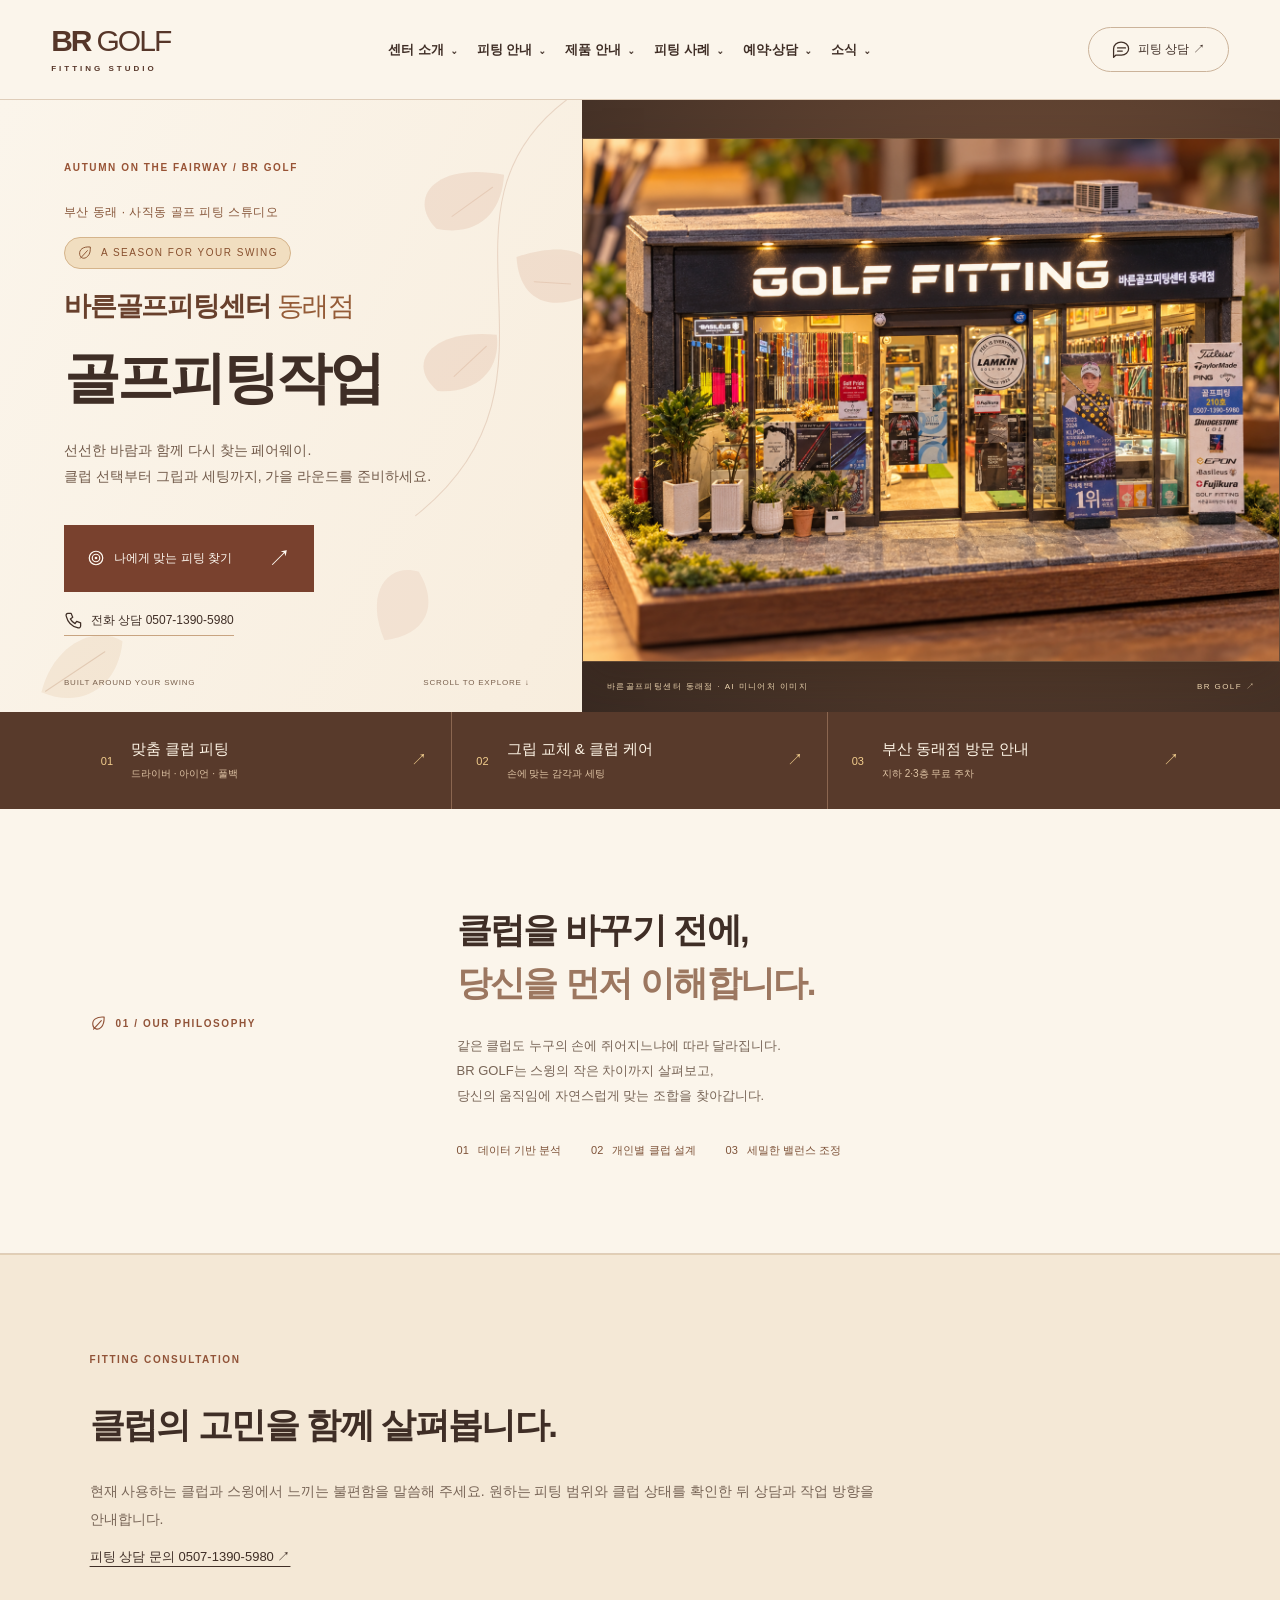
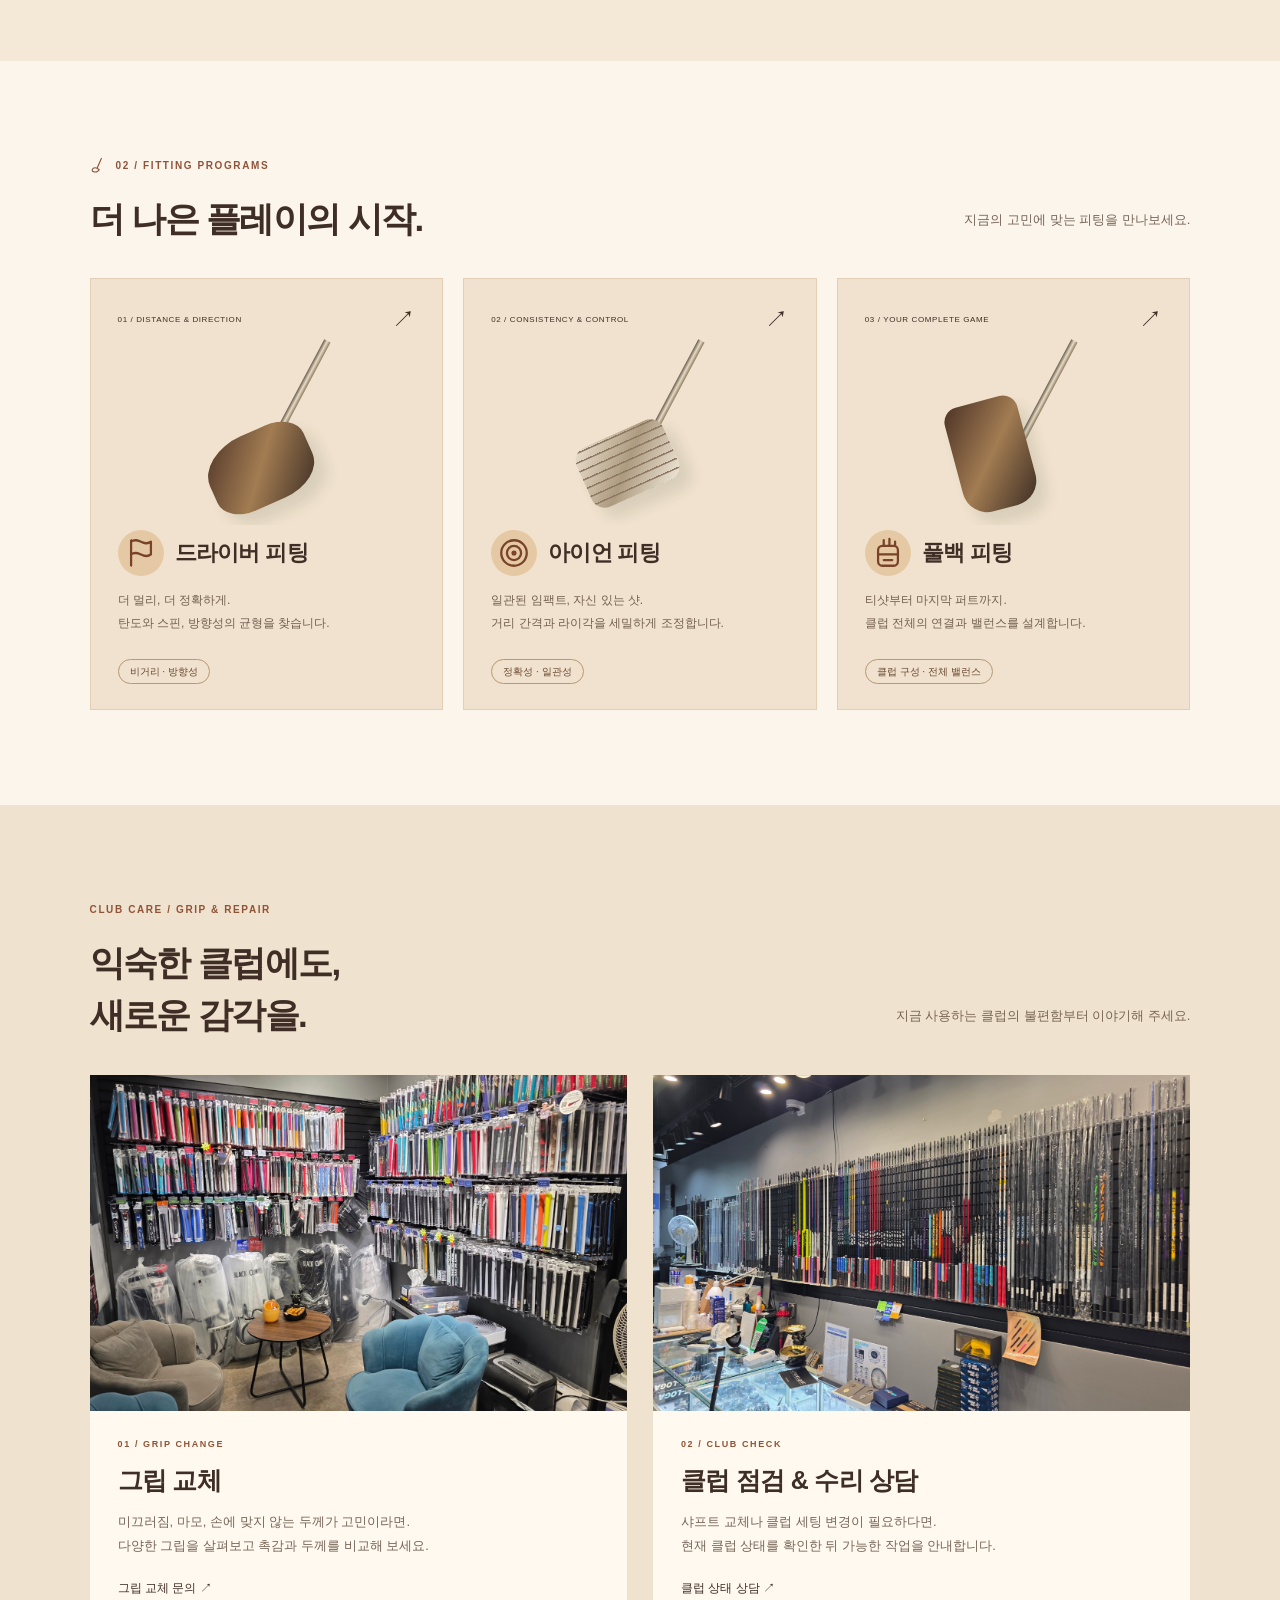
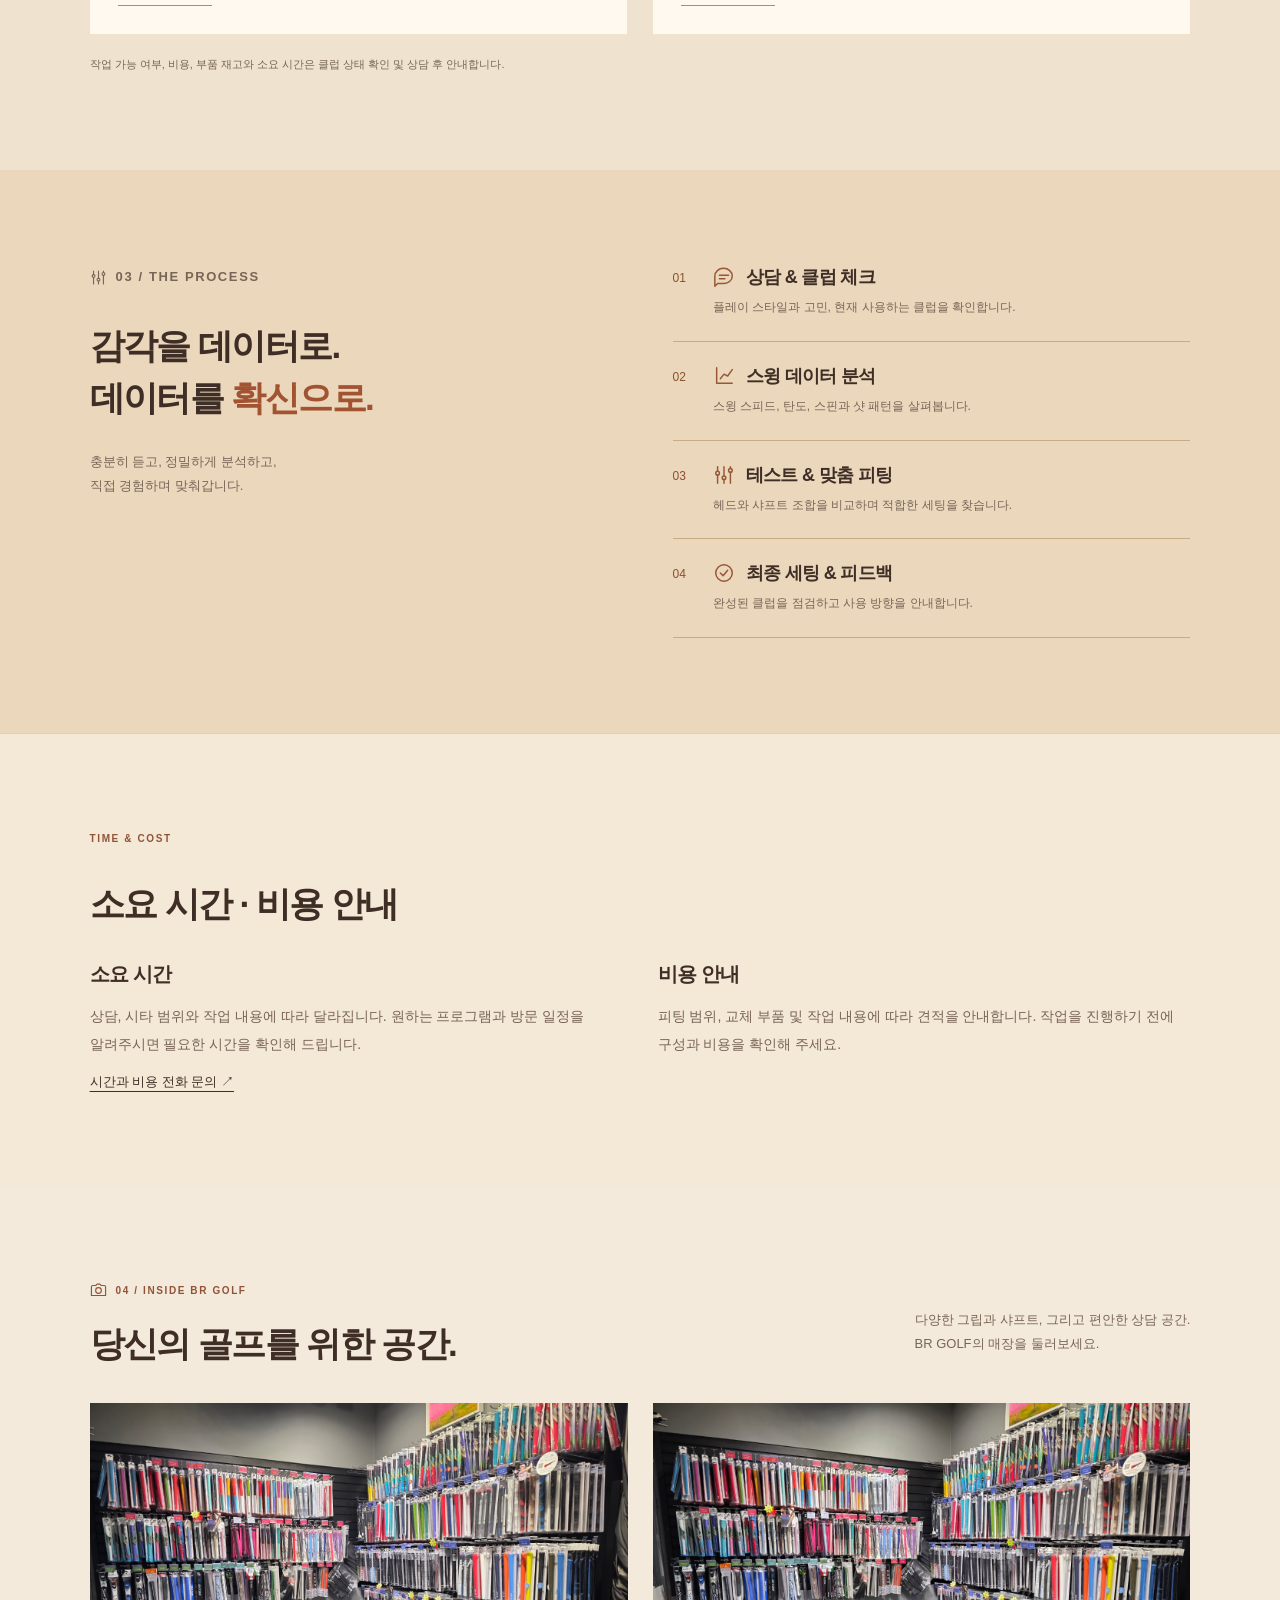
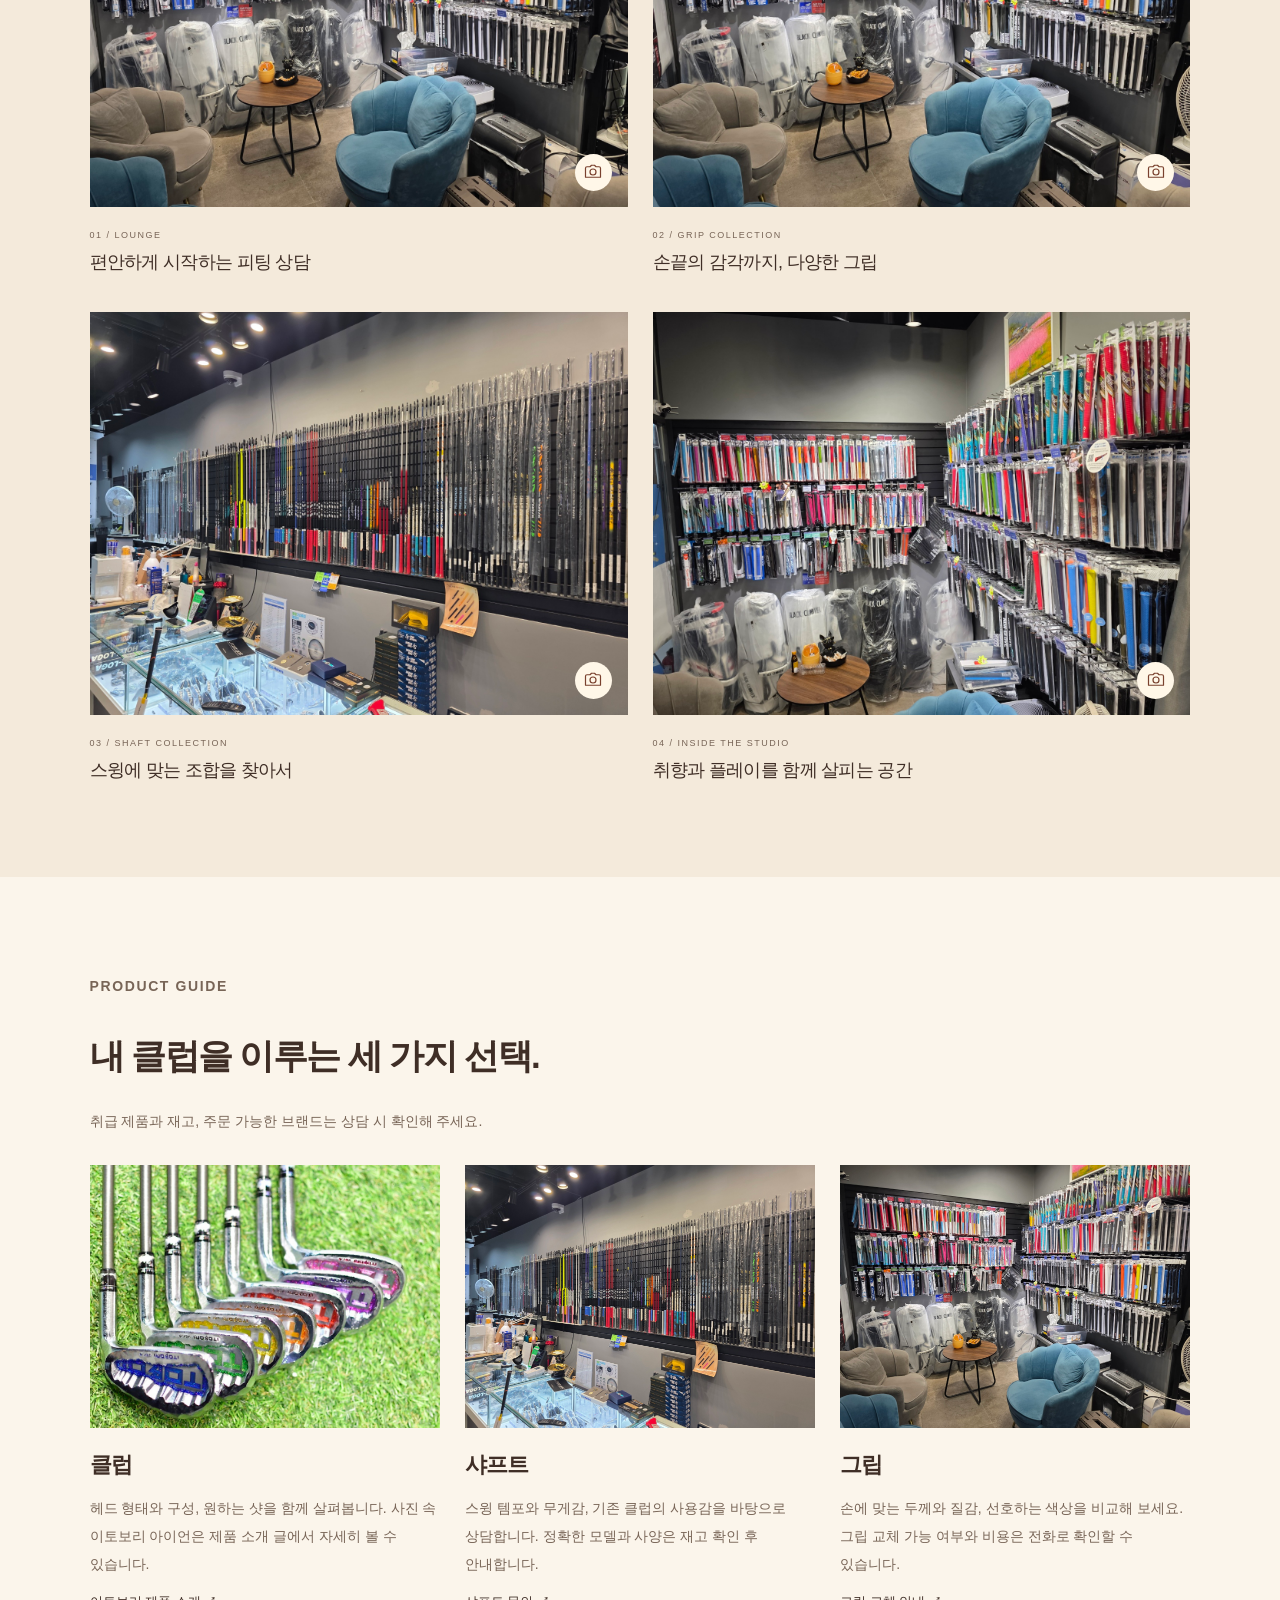
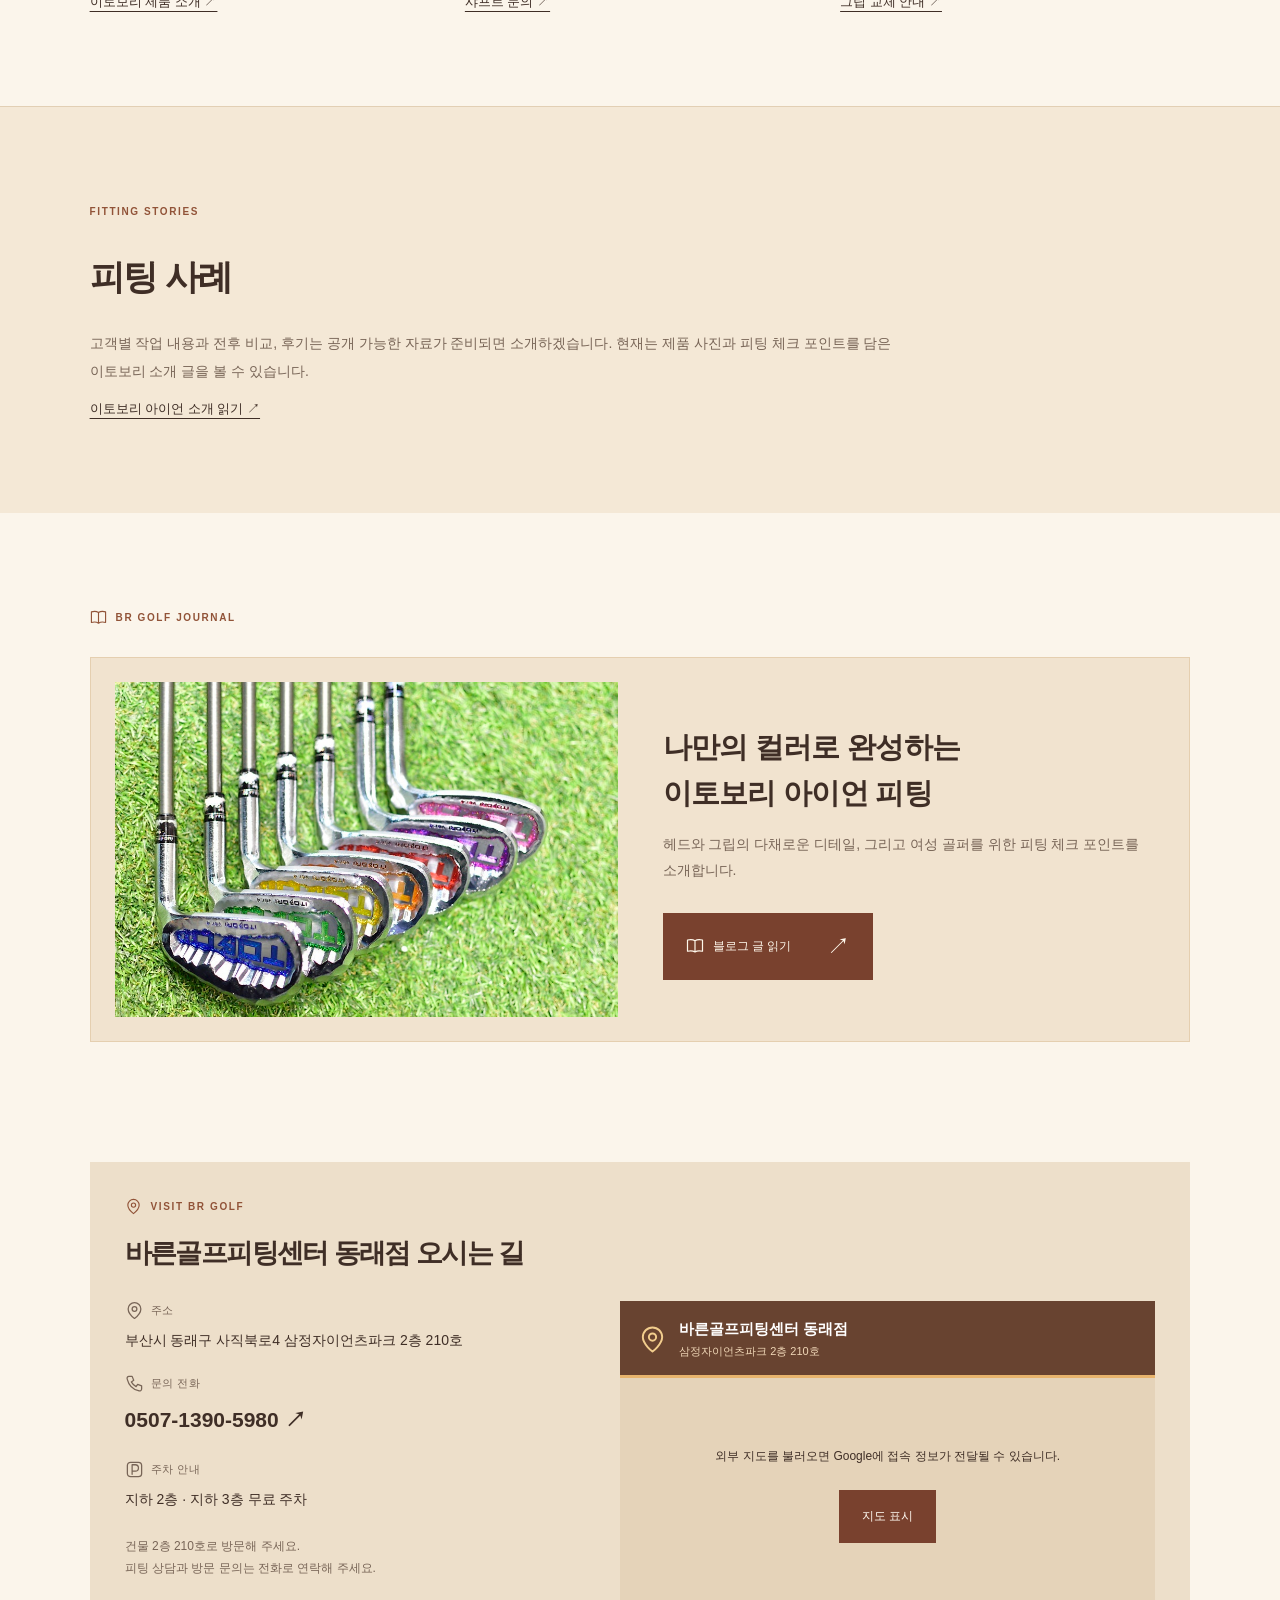
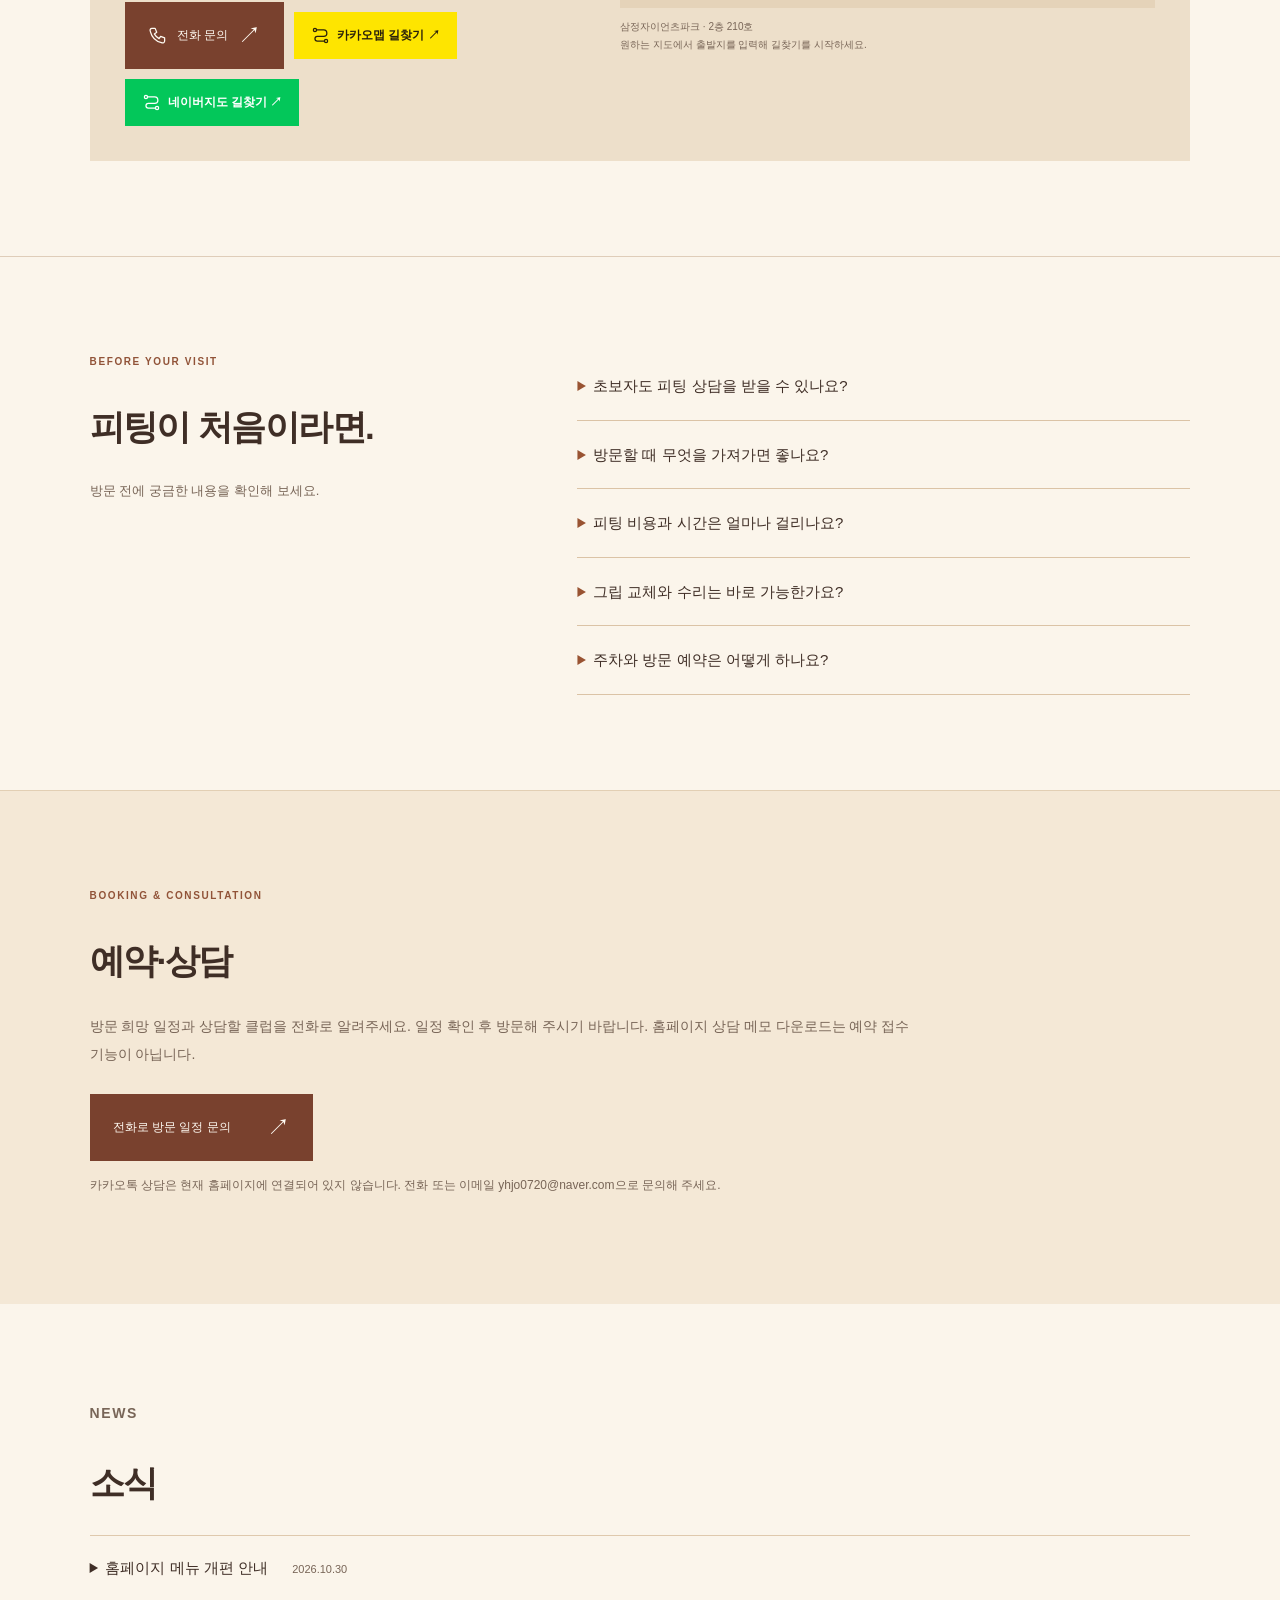
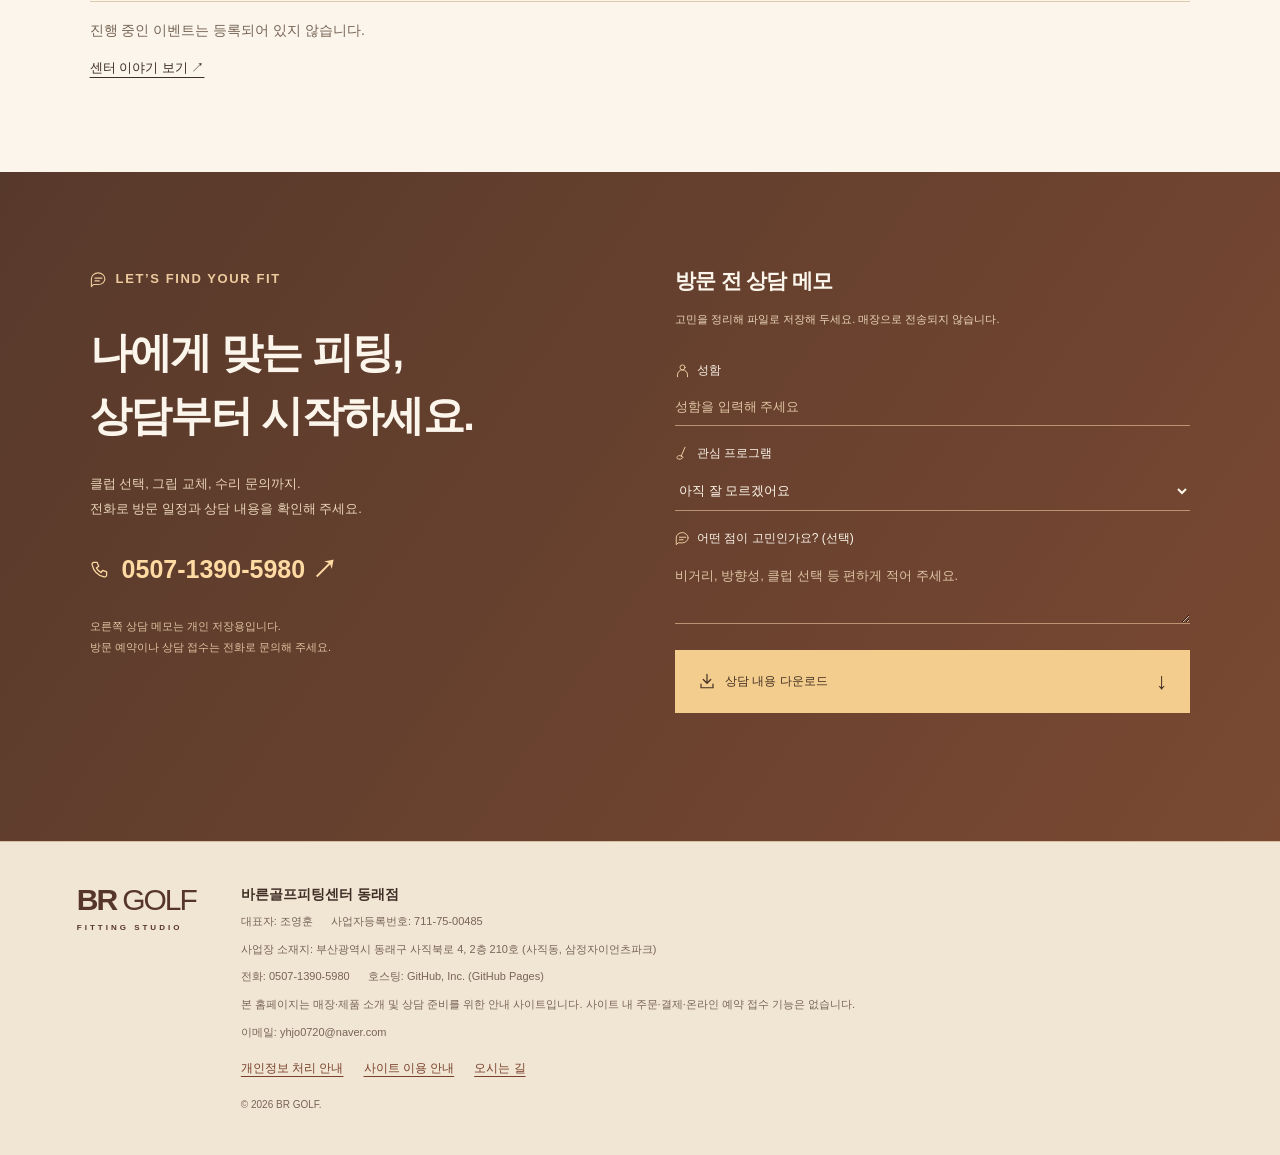
==== commit 3cb6ea54: "Show store name prominently in homepage hero" ====
--- a/index.html
+++ b/index.html
@@ -1,6 +1,6 @@
 <!doctype html><html lang="ko"><head><meta charset="utf-8"><meta name="viewport" content="width=device-width, initial-scale=1"><meta name="description" content="부산 동래구 사직동 골프 피팅 전문점. 맞춤 클럽 피팅, 그립 교체, 클럽 수리 상담. 삼정자이언츠파크 2층 210호."><title>바른골프피팅센터 동래점 | 맞춤 피팅 · 그립 교체 · 클럽 수리</title><link rel="stylesheet" href="style.css"><link rel="stylesheet" href="autumn.css"><script src="script.js" defer></script><script src="maps.js" defer></script><link rel="stylesheet" href="navigation.css"><script src="navigation.js" defer></script></head><body>
 <header><a class="logo" href="#">BR<span>GOLF</span><small>FITTING STUDIO</small></a><button class="menu-toggle" type="button" aria-expanded="false" aria-controls="main-navigation">메뉴 <span aria-hidden="true">☰</span></button><nav id="main-navigation" class="main-navigation" aria-label="주 메뉴"><details class="nav-group"><summary>센터 소개</summary><div class="nav-submenu"><a href="#about">동래점 소개</a><a href="#fitter">피팅 상담 소개</a><a href="#studio">시설 및 장비</a><a href="#visit">오시는 길</a></div></details><details class="nav-group"><summary>피팅 안내</summary><div class="nav-submenu"><a href="#programs">피팅 종류</a><a href="#process">피팅 과정</a><a href="#fitting-price">소요 시간 · 비용 안내</a><a href="#faq">자주 묻는 질문</a></div></details><details class="nav-group"><summary>제품 안내</summary><div class="nav-submenu"><a href="#products">취급 제품 안내</a><a href="#product-clubs">클럽</a><a href="#product-shafts">샤프트</a><a href="#product-grips">그립</a></div></details><details class="nav-group"><summary>피팅 사례</summary><div class="nav-submenu"><a href="#cases">피팅 사례 안내</a><a href="itobori-women-irons.html">이토보리 제품 소개</a></div></details><details class="nav-group"><summary>예약·상담</summary><div class="nav-submenu"><a href="#booking">방문 예약 안내</a><a href="tel:050713905980">전화 상담</a><a href="#contact">상담 메모</a></div></details><details class="nav-group"><summary>소식</summary><div class="nav-submenu"><a href="#news">공지사항</a><a href="#journal">센터 이야기</a></div></details></nav><a class="nav-button" href="#contact"><svg class="ui-icon " viewBox="0 0 24 24" fill="none" stroke="currentColor" stroke-width="1.6" stroke-linecap="round" stroke-linejoin="round" aria-hidden="true" focusable="false"><path d="M21 11a9 8 0 0 1-9 8H5l-3 3V11a9 8 0 0 1 19 0Z"/><path d="M7 10h10M7 14h6"/></svg>피팅 상담 ↗</a></header>
-<main><section class="hero"><div class="hero-copy"><p class="eyebrow">AUTUMN ON THE FAIRWAY / BR GOLF</p><p class="local-label">부산 동래 · 사직동 골프 피팅 스튜디오</p><div class="season-badge"><svg viewBox="0 0 24 24" fill="none" stroke="currentColor" stroke-width="1.4" aria-hidden="true"><path d="M20 3C9 2 3 7 4 14c1 6 7 8 12 3 4-4 4-9 4-14ZM5 20 16 8"/></svg> A SEASON FOR YOUR SWING</div><h1>골프피팅작업</h1><p class="lead">선선한 바람과 함께 다시 찾는 페어웨이.<br>클럽 선택부터 그립과 세팅까지, 가을 라운드를 준비하세요.</p><a class="button" href="#programs"><span class="button-label"><svg class="ui-icon " viewBox="0 0 24 24" fill="none" stroke="currentColor" stroke-width="1.6" stroke-linecap="round" stroke-linejoin="round" aria-hidden="true" focusable="false"><circle cx="12" cy="12" r="9"/><circle cx="12" cy="12" r="5"/><circle cx="12" cy="12" r="1"/></svg>나에게 맞는 피팅 찾기</span> <span>↗</span></a><a class="hero-phone" href="tel:050713905980"><svg class="ui-icon" viewBox="0 0 24 24" fill="none" stroke="currentColor" stroke-width="1.6" stroke-linecap="round" stroke-linejoin="round" aria-hidden="true"><path d="M5 3h4l2 5-3 2a15 15 0 0 0 6 6l2-3 5 2v4c0 2-2 3-4 2C9 19 5 15 3 7c-1-2 0-4 2-4Z"/></svg> 전화 상담 0507-1390-5980</a><div class="hero-bottom"><span>BUILT AROUND YOUR SWING</span><a href="#about">SCROLL TO EXPLORE ↓</a></div></div><div class="visual visual-store"><img class="store-image" src="assets/store-diorama.png" width="1448" height="1086" fetchpriority="high" alt="바른골프피팅센터 동래점의 간판과 클럽 진열대, 화분을 표현한 따뜻한 미니어처 디오라마"><div class="store-caption"><span>바른골프피팅센터 동래점 · AI 미니어처 이미지</span><span>BR GOLF ↗</span></div></div></section>
+<main><section class="hero"><div class="hero-copy"><p class="eyebrow">AUTUMN ON THE FAIRWAY / BR GOLF</p><p class="local-label">부산 동래 · 사직동 골프 피팅 스튜디오</p><div class="season-badge"><svg viewBox="0 0 24 24" fill="none" stroke="currentColor" stroke-width="1.4" aria-hidden="true"><path d="M20 3C9 2 3 7 4 14c1 6 7 8 12 3 4-4 4-9 4-14ZM5 20 16 8"/></svg> A SEASON FOR YOUR SWING</div><p class="hero-store-name">바른골프피팅센터 <strong>동래점</strong></p><h1>골프피팅작업</h1><p class="lead">선선한 바람과 함께 다시 찾는 페어웨이.<br>클럽 선택부터 그립과 세팅까지, 가을 라운드를 준비하세요.</p><a class="button" href="#programs"><span class="button-label"><svg class="ui-icon " viewBox="0 0 24 24" fill="none" stroke="currentColor" stroke-width="1.6" stroke-linecap="round" stroke-linejoin="round" aria-hidden="true" focusable="false"><circle cx="12" cy="12" r="9"/><circle cx="12" cy="12" r="5"/><circle cx="12" cy="12" r="1"/></svg>나에게 맞는 피팅 찾기</span> <span>↗</span></a><a class="hero-phone" href="tel:050713905980"><svg class="ui-icon" viewBox="0 0 24 24" fill="none" stroke="currentColor" stroke-width="1.6" stroke-linecap="round" stroke-linejoin="round" aria-hidden="true"><path d="M5 3h4l2 5-3 2a15 15 0 0 0 6 6l2-3 5 2v4c0 2-2 3-4 2C9 19 5 15 3 7c-1-2 0-4 2-4Z"/></svg> 전화 상담 0507-1390-5980</a><div class="hero-bottom"><span>BUILT AROUND YOUR SWING</span><a href="#about">SCROLL TO EXPLORE ↓</a></div></div><div class="visual visual-store"><img class="store-image" src="assets/store-diorama.png" width="1448" height="1086" fetchpriority="high" alt="바른골프피팅센터 동래점의 간판과 클럽 진열대, 화분을 표현한 따뜻한 미니어처 디오라마"><div class="store-caption"><span>바른골프피팅센터 동래점 · AI 미니어처 이미지</span><span>BR GOLF ↗</span></div></div></section>
 <div class="service-strip"><a href="#programs"><b>01</b><span>맞춤 클럽 피팅<small>드라이버 · 아이언 · 풀백</small></span><span>↗</span></a><a href="#care"><b>02</b><span>그립 교체 & 클럽 케어<small>손에 맞는 감각과 세팅</small></span><span>↗</span></a><a href="#visit"><b>03</b><span>부산 동래점 방문 안내<small>지하 2·3층 무료 주차</small></span><span>↗</span></a></div>
 <section class="about section" id="about"><p class="eyebrow"><svg class="ui-icon " viewBox="0 0 24 24" fill="none" stroke="currentColor" stroke-width="1.6" stroke-linecap="round" stroke-linejoin="round" aria-hidden="true" focusable="false"><path d="M20 3C9 2 3 7 4 14c1 6 7 8 12 3 4-4 4-9 4-14ZM5 20 16 8"/></svg>01 / OUR PHILOSOPHY</p><div><h2>클럽을 바꾸기 전에,<br><span>당신을 먼저 이해합니다.</span></h2><p>같은 클럽도 누구의 손에 쥐어지느냐에 따라 달라집니다.<br>BR GOLF는 스윙의 작은 차이까지 살펴보고,<br>당신의 움직임에 자연스럽게 맞는 조합을 찾아갑니다.</p><div class="principles"><span>01 &nbsp; 데이터 기반 분석</span><span>02 &nbsp; 개인별 클럽 설계</span><span>03 &nbsp; 세밀한 밸런스 조정</span></div></div></section>
 <div class="section menu-note" id="fitter"><p class="eyebrow">FITTING CONSULTATION</p><h2>클럽의 고민을 함께 살펴봅니다.</h2><p>현재 사용하는 클럽과 스윙에서 느끼는 불편함을 말씀해 주세요. 원하는 피팅 범위와 클럽 상태를 확인한 뒤 상담과 작업 방향을 안내합니다.</p><a href="tel:050713905980">피팅 상담 문의 0507-1390-5980 ↗</a></div><section class="section" id="programs"><div class="section-top"><div><p class="eyebrow"><svg class="ui-icon " viewBox="0 0 24 24" fill="none" stroke="currentColor" stroke-width="1.6" stroke-linecap="round" stroke-linejoin="round" aria-hidden="true" focusable="false"><path d="m16 2-6 14M10 16c-3-2-7 0-7 3 0 2 5 3 8 1l2-2-3-2Z"/></svg>02 / FITTING PROGRAMS</p><h2>더 나은 플레이의 시작.</h2></div><p>지금의 고민에 맞는 피팅을 만나보세요.</p></div><div class="cards">
--- a/autumn.css
+++ b/autumn.css
@@ -1,3 +1,6 @@
 /* Autumn edition — shared by the homepage, journal and legal pages. */
 :root{--ink:#3f2e26;--green:#79412e;--muted:#786557;--lime:#f2cd8d;--paper:#fbf5eb;--autumn-border:#dfcdb9}
 body{background:var(--paper)}header{background:#fbf5eb;border-color:var(--autumn-border)}.logo{color:#563629}.nav-button{border-color:#cbb39a}.hero{background:linear-gradient(115deg,#fbf5eb,#f5e7d3)}.hero-copy{background:url('assets/autumn-leaves.svg') right top/cover no-repeat;position:relative}.hero-copy .eyebrow{color:#985335}.local-label{color:#87573b}.hero-copy h1 em,em{color:#a15332}.hero-copy .lead{color:#725b4b}.hero-phone{border-color:#c8a481}.hero-bottom{color:#79604d}.button{background:#79412e;color:#fffaf2;transition:background .2s}.button:hover{background:#603122}.visual-store{background:radial-gradient(ellipse at 65% 35%,#765039,#392a22);padding-top:38px}.store-image{border:1px solid #e4b67b33;box-shadow:0 16px 40px #26190f40}.store-caption{color:#ecd4af}.service-strip{background:#583a2b;color:#fff6e7}.service-strip>a{border-color:#8b6650}.service-strip small{color:#e0c5a6}.about{border-color:var(--autumn-border)}h2 span{color:#9c7760}.principles{color:#7d5238}.section-top>p,.about p:not(.eyebrow){color:#786557}.eyebrow{color:#915338}.card{background:#f0e2ce;border:1px solid #e3cfb6}.card:hover{background:#ead5b8;box-shadow:0 12px 24px #6c3f2012}.card p{color:#735f50}.tag{border-color:#b99873;color:#6a4833}.heading-icon{color:#985735}.card .heading-icon{background:#e5c9a5;color:#784329}.mini:before{background:linear-gradient(90deg,#685b4c,#e7dbc6,#8d7a60)}.mini i{background:linear-gradient(130deg,#4d3327,#a27c52 50%,#3b2c23)}.iron i{background:repeating-linear-gradient(0deg,transparent 0 7px,#8e7863 8px 9px),linear-gradient(135deg,#ece1cf,#ad9b80,#f1e9db)}.care{background:#efe2ce}.care-grid article{background:#fff9ef}.care-grid a{border-color:#b98a60}.process{background:#ead7bc}.process li{border-color:#c9ac86}.process li>span{color:#8b502e}.studio{background:#f4eadb}.photo-expand{background:#fff7e8;color:#79412e}.visit-info{background:#eddfca}.map-store-label{background:#684330;border-bottom-color:#e8b46d}.map-store-label small{color:#f0d7b7}.map-pin .ui-icon{color:#f2cd8d}.map-placeholder{background:#e5d3b9}.fitting-faq{border-color:var(--autumn-border);background:#fbf5eb}.faq-list details{border-color:#dbc3a6}.faq-list details[open]{background:#f5e8d7;padding:0 15px;border-radius:3px}.faq-list summary::marker{color:#995332}.contact{background:linear-gradient(125deg,#57392b,#794932)}.contact .eyebrow{color:#edcb9e}.contact p{color:#ead5b9}.contact .note{color:#e0c2a0}.consult-call{color:#ffdaa3}input,select,textarea{border-color:#ba9472;color:#fff8ec}input::placeholder,textarea::placeholder{color:#dfc4a4}label .ui-icon{color:#eaca9e}select option{background:#63402f}form .button{background:#f2cd8d;color:#432f23}form .button:hover{background:#ffdfac}.photo-dialog{background:#39291f}.photo-close{border-color:#b99370}.business-footer{background:#f1e5d3;border-color:#d6bfa1}.legal-links a{color:#78412b}.journal .intro{color:#786557}.journal figure img{box-shadow:0 5px 22px #6843240a}.journal-card{background:#f1e3cf;padding:24px;border:1px solid #e5cfb0}.journal-card .button{background:#79412e;color:#fff8ec}.season-badge{display:inline-flex;align-items:center;gap:8px;color:#88502e;background:#f1dec0;border:1px solid #d5b48b;border-radius:30px;padding:7px 12px;margin:0 0 20px;font-size:10px;letter-spacing:1.5px}.season-badge svg{width:16px;height:16px}.hero-copy .local-label{margin-bottom:13px}:focus-visible{outline-color:#b46b35}.direction-button.kakao-direction{background:#fee500;color:#29200a}.direction-button.naver-direction{background:#03c75a;color:white}@media(max-width:620px){.service-strip>a{border-bottom-color:#8b6650}.hero-copy{background-size:100% auto}.season-badge{font-size:9px;padding:6px 11px;margin-bottom:17px}.journal-card{padding:17px}.mobile-contact{background:#79412e;box-shadow:0 -3px 18px #4d2c1c20}.mobile-contact a{background:#f2cd8d;color:#432f23}.mobile-contact a+a{background:#79412e;color:#fff8ec}}@media(prefers-reduced-motion:reduce){.button{transition:none}}
+
+/* Prominent store identity above the main headline. */
+.hero-store-name{font-size:clamp(20px,2.1vw,31px);line-height:1.55;font-weight:700;letter-spacing:-1.2px;color:#68402c;margin:0 0 14px}.hero-store-name strong{display:inline-block;font-weight:500;color:#945b37}.hero-copy .season-badge{margin-bottom:17px}.hero-copy h1{margin-bottom:22px}@media(max-width:620px){.hero-store-name{font-size:23px;letter-spacing:-1px;margin-bottom:12px}}
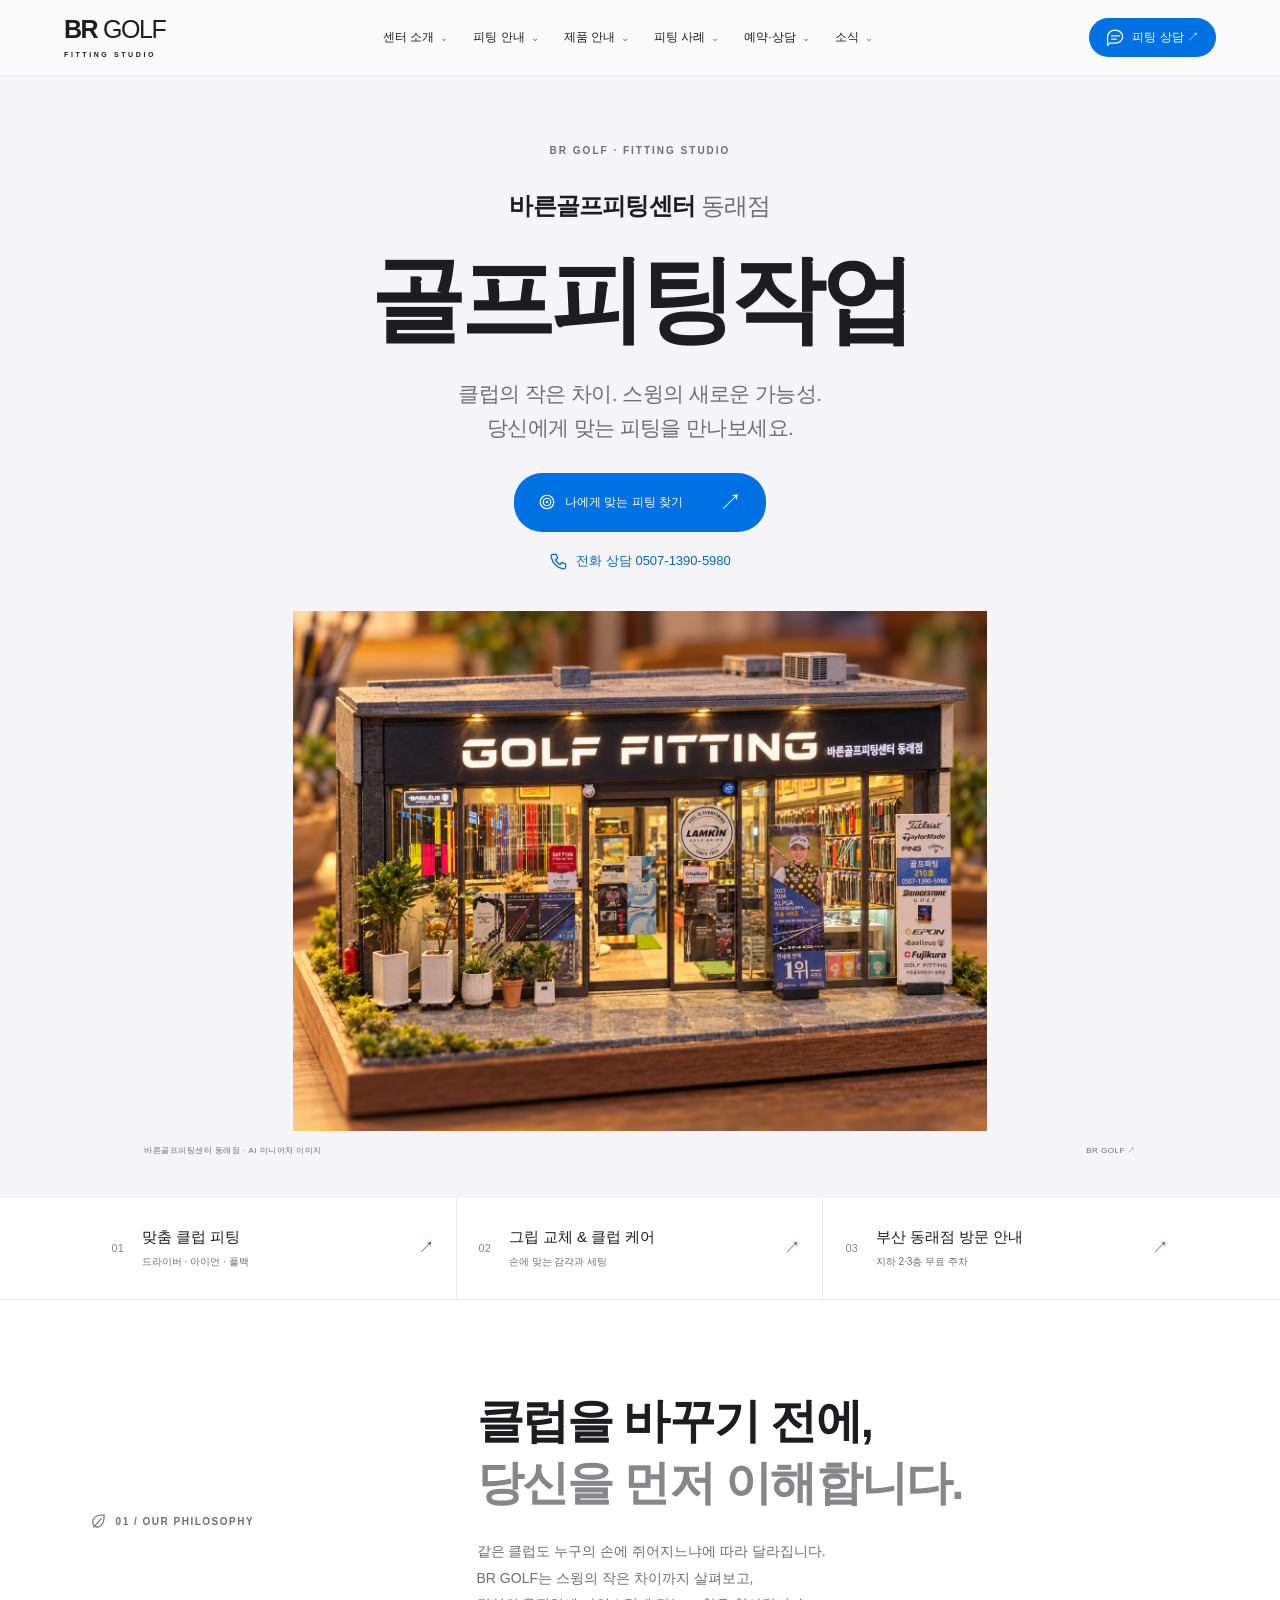
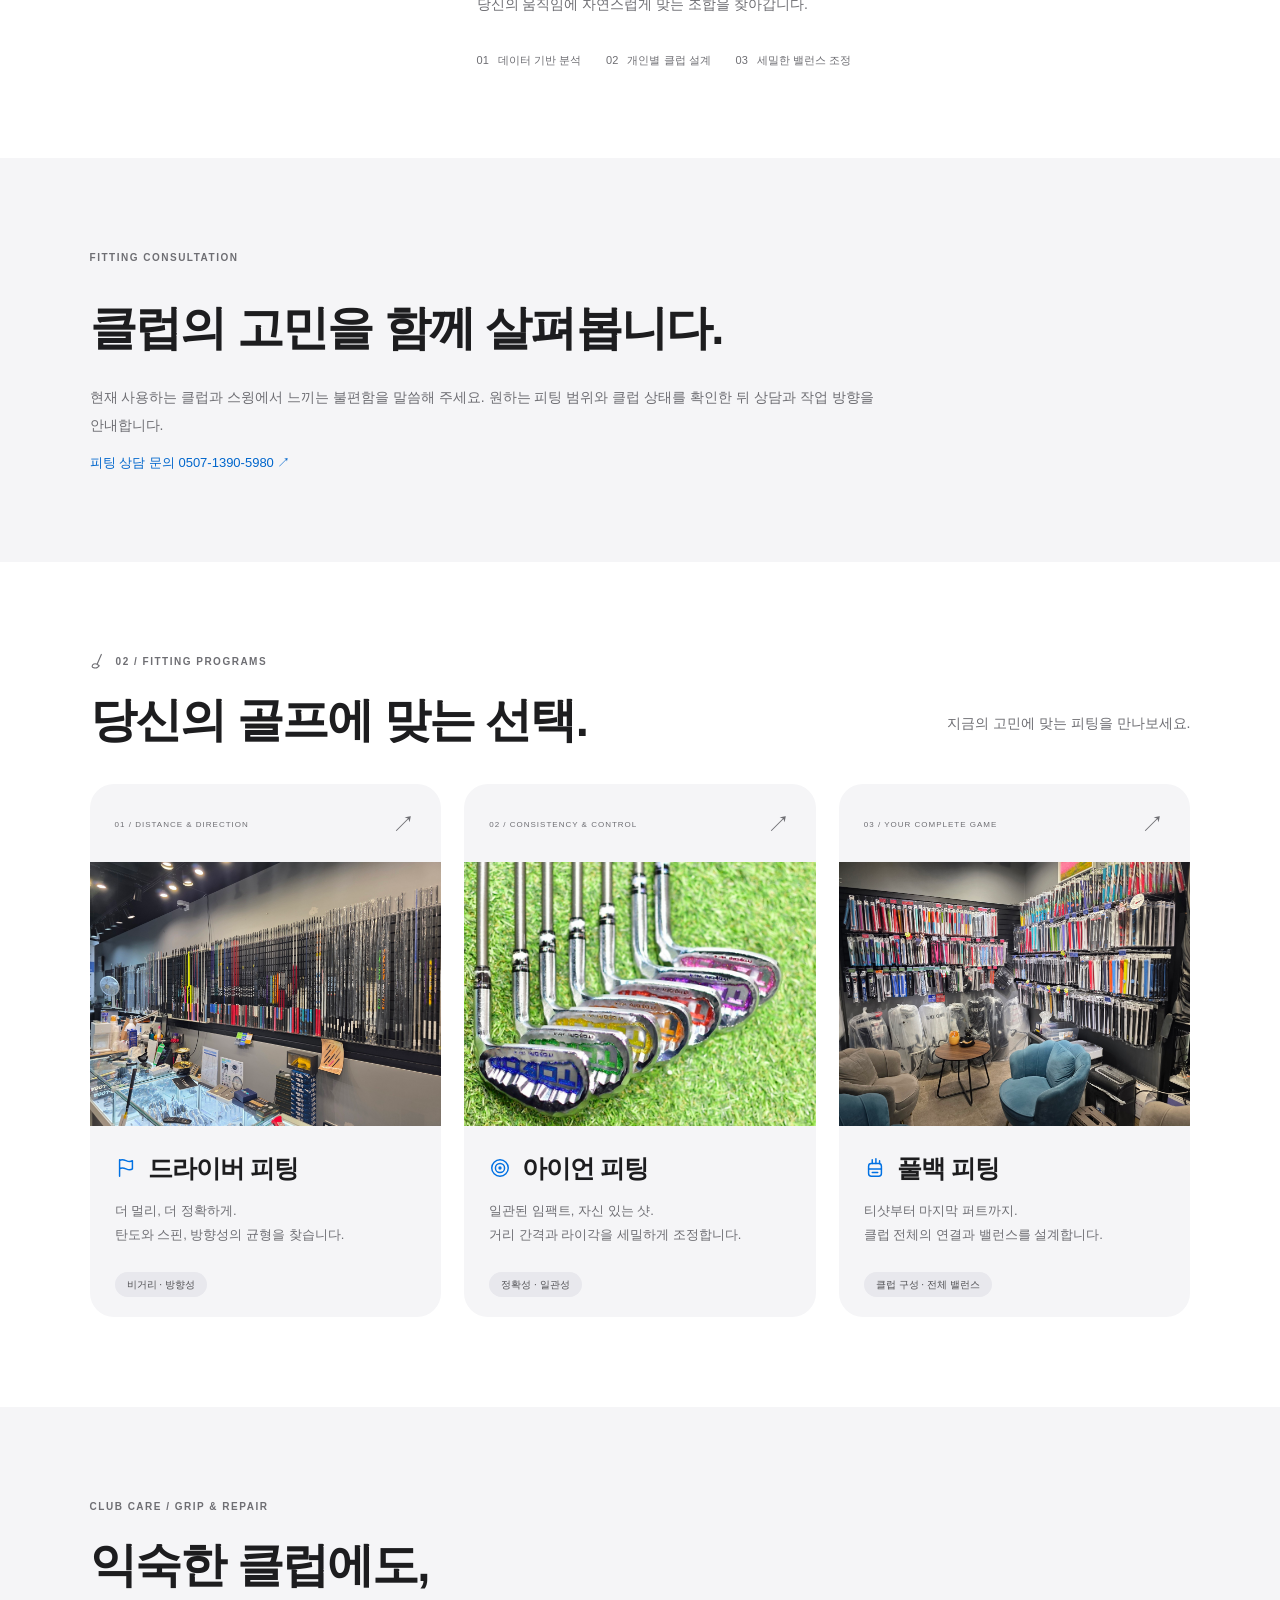
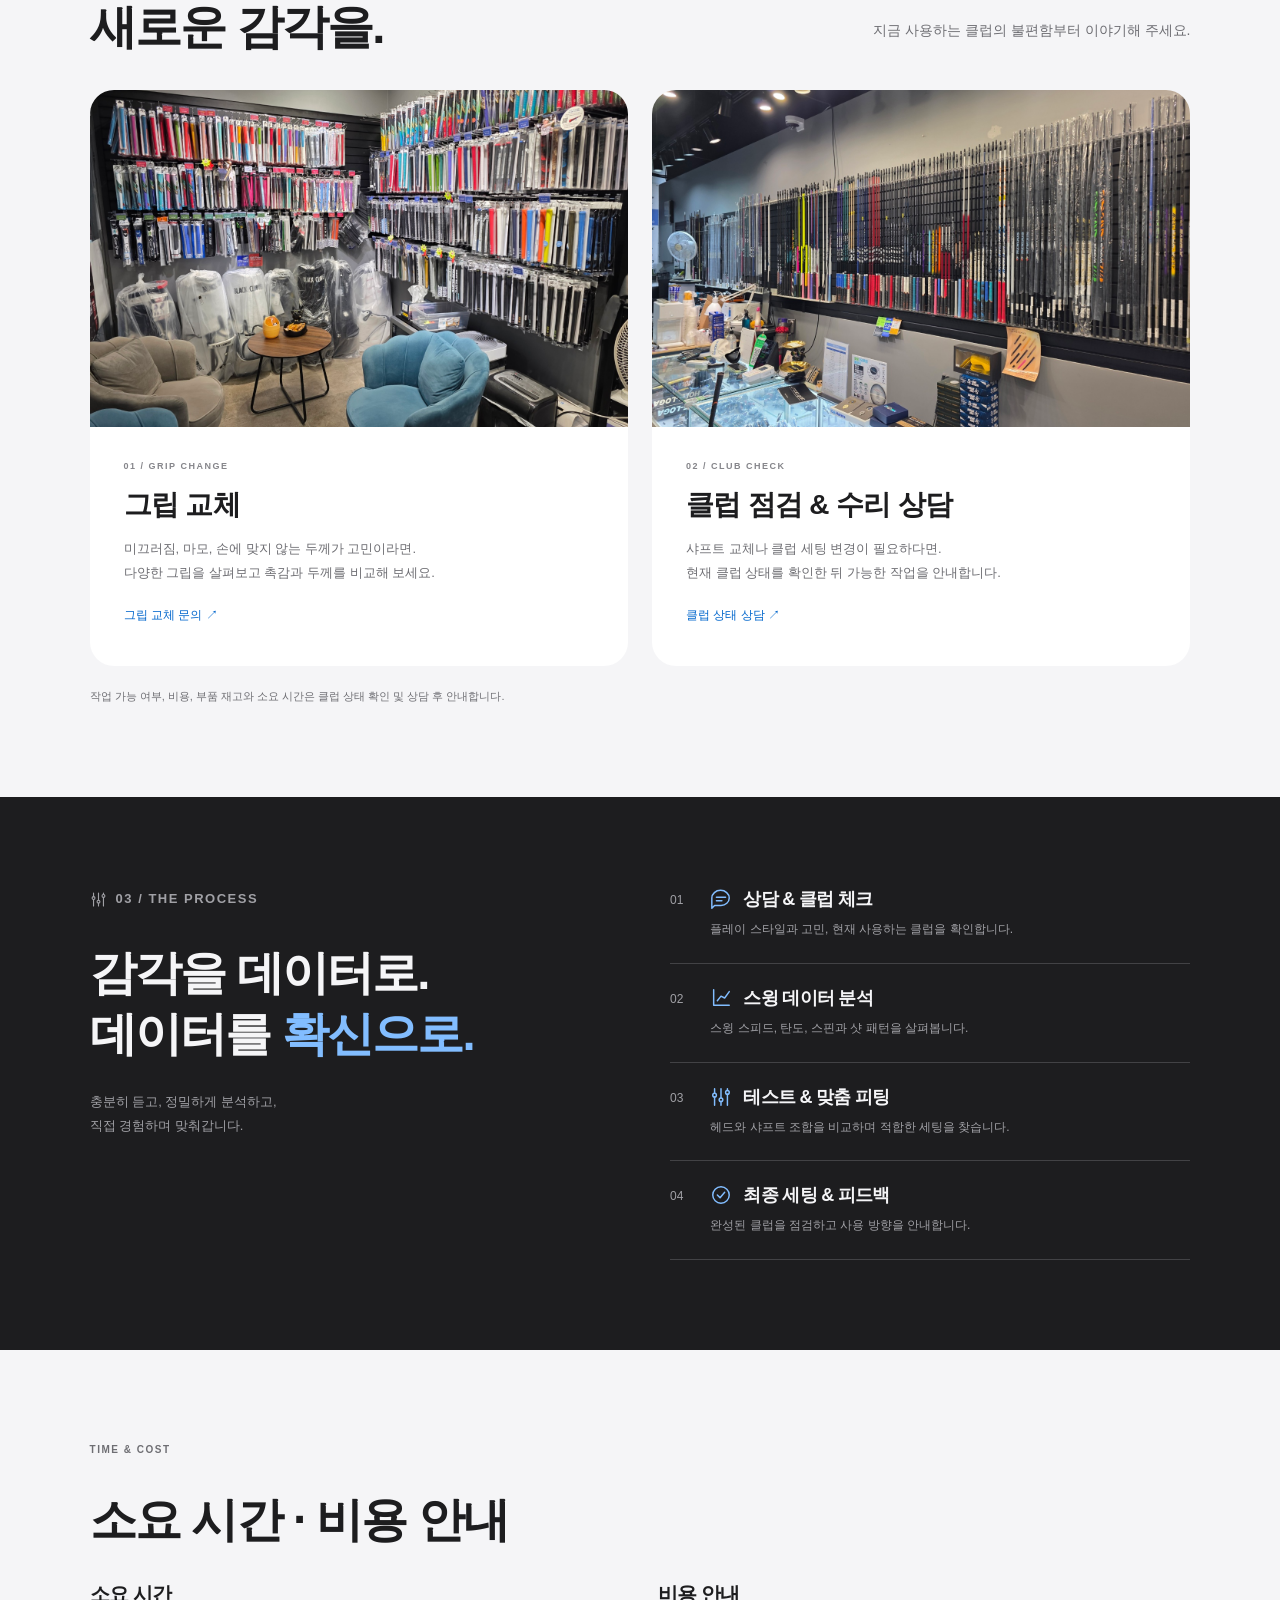
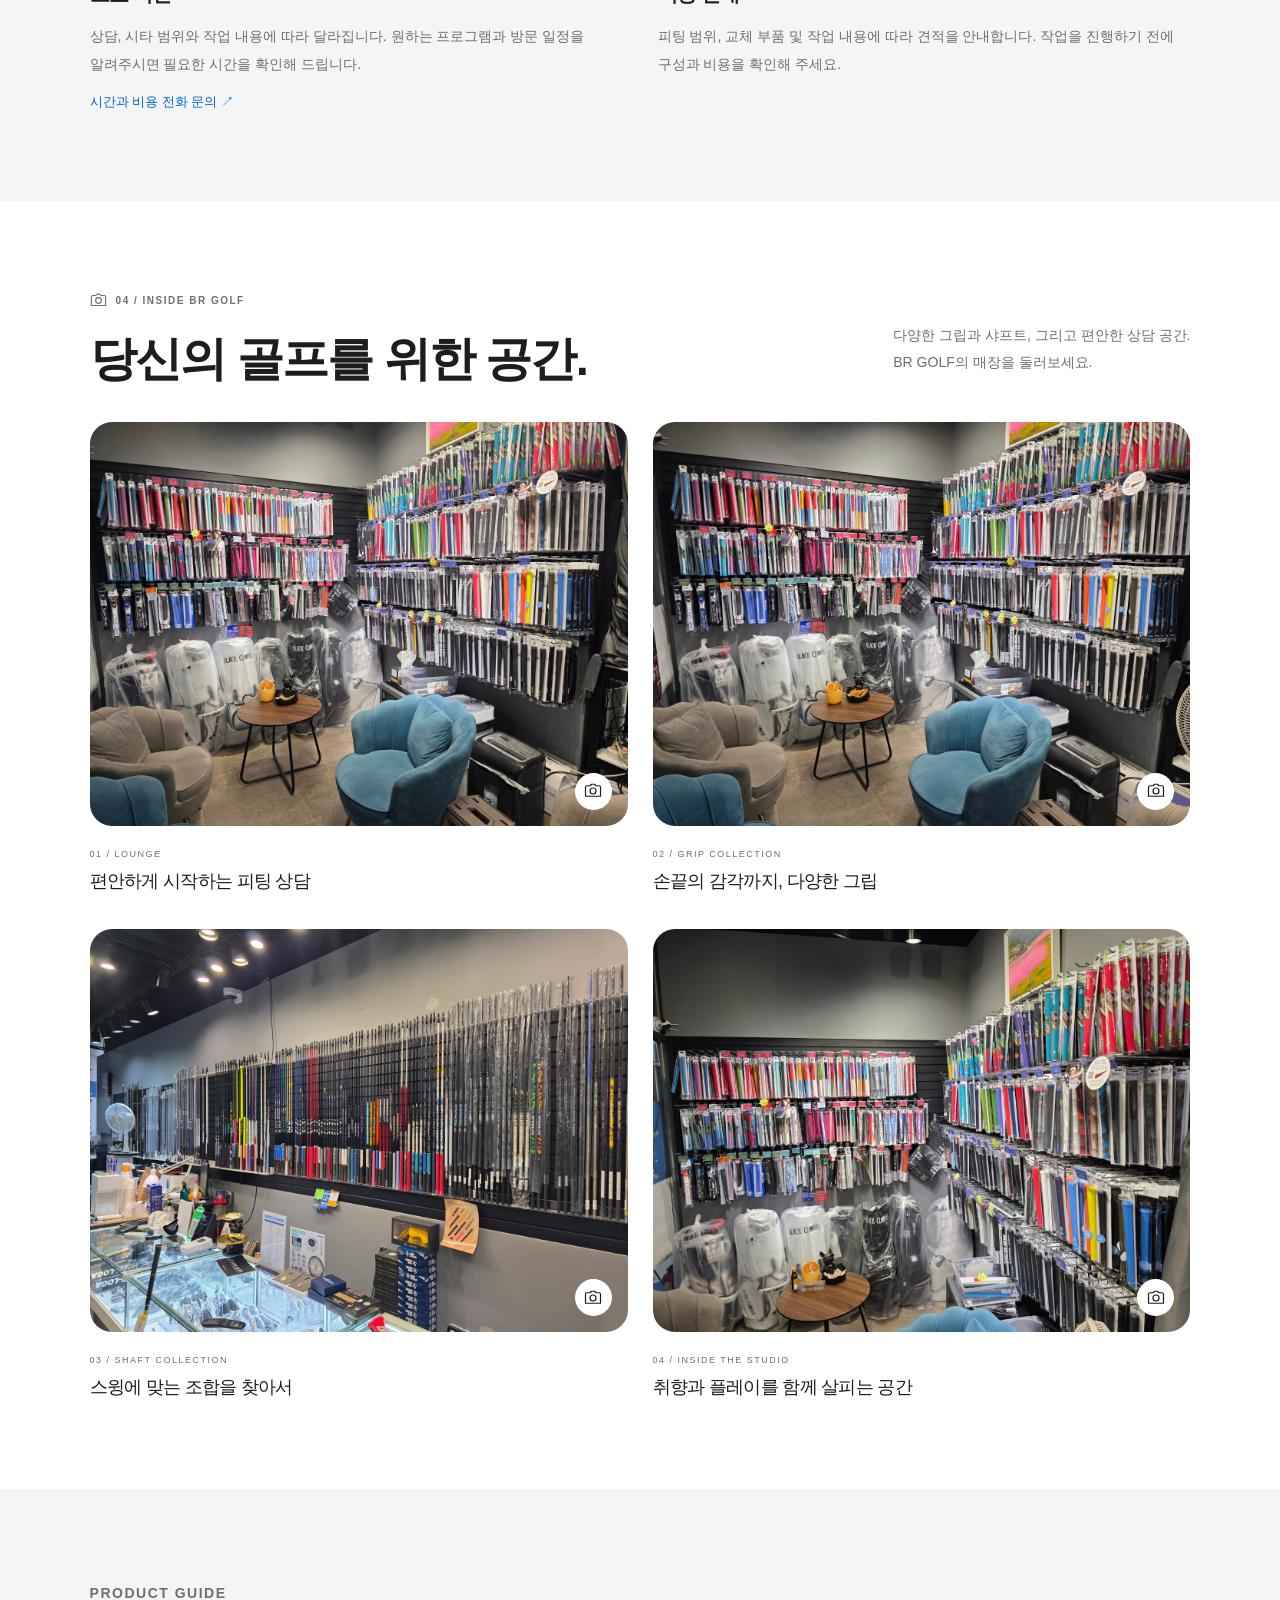
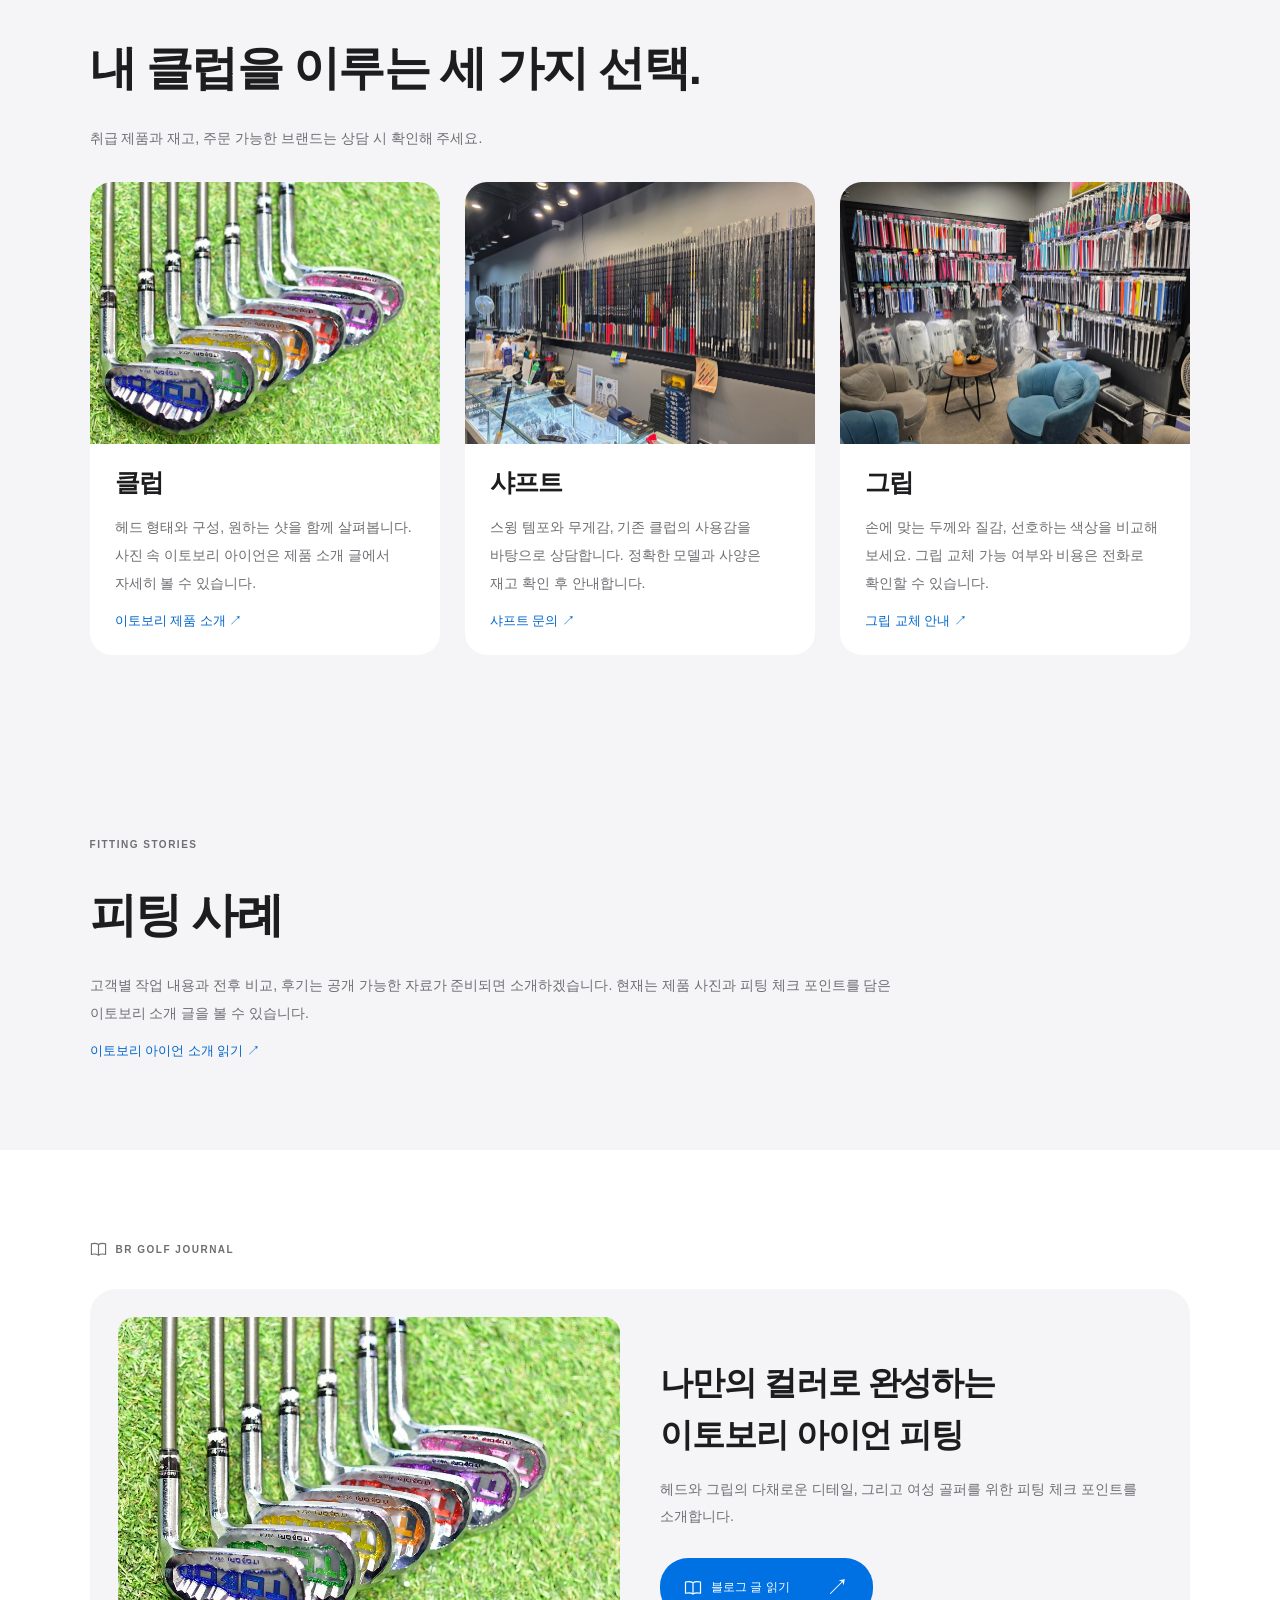
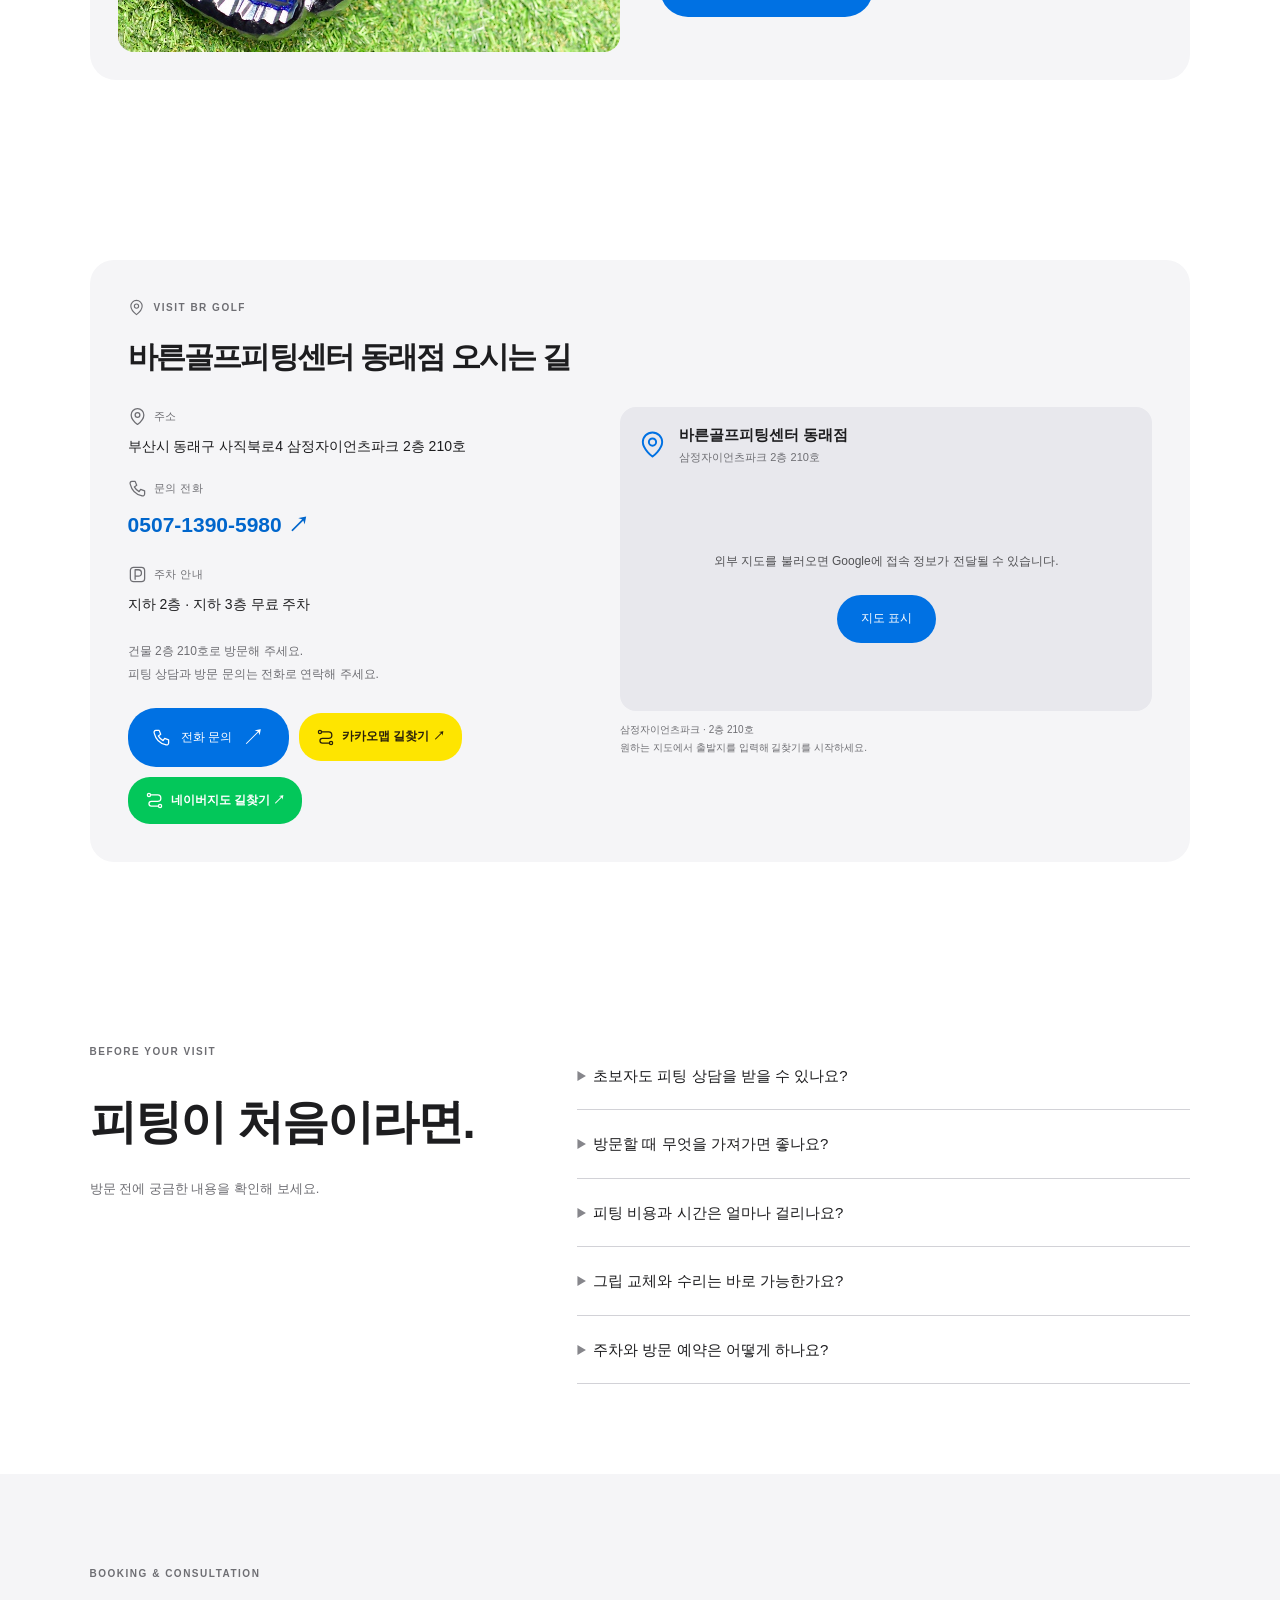
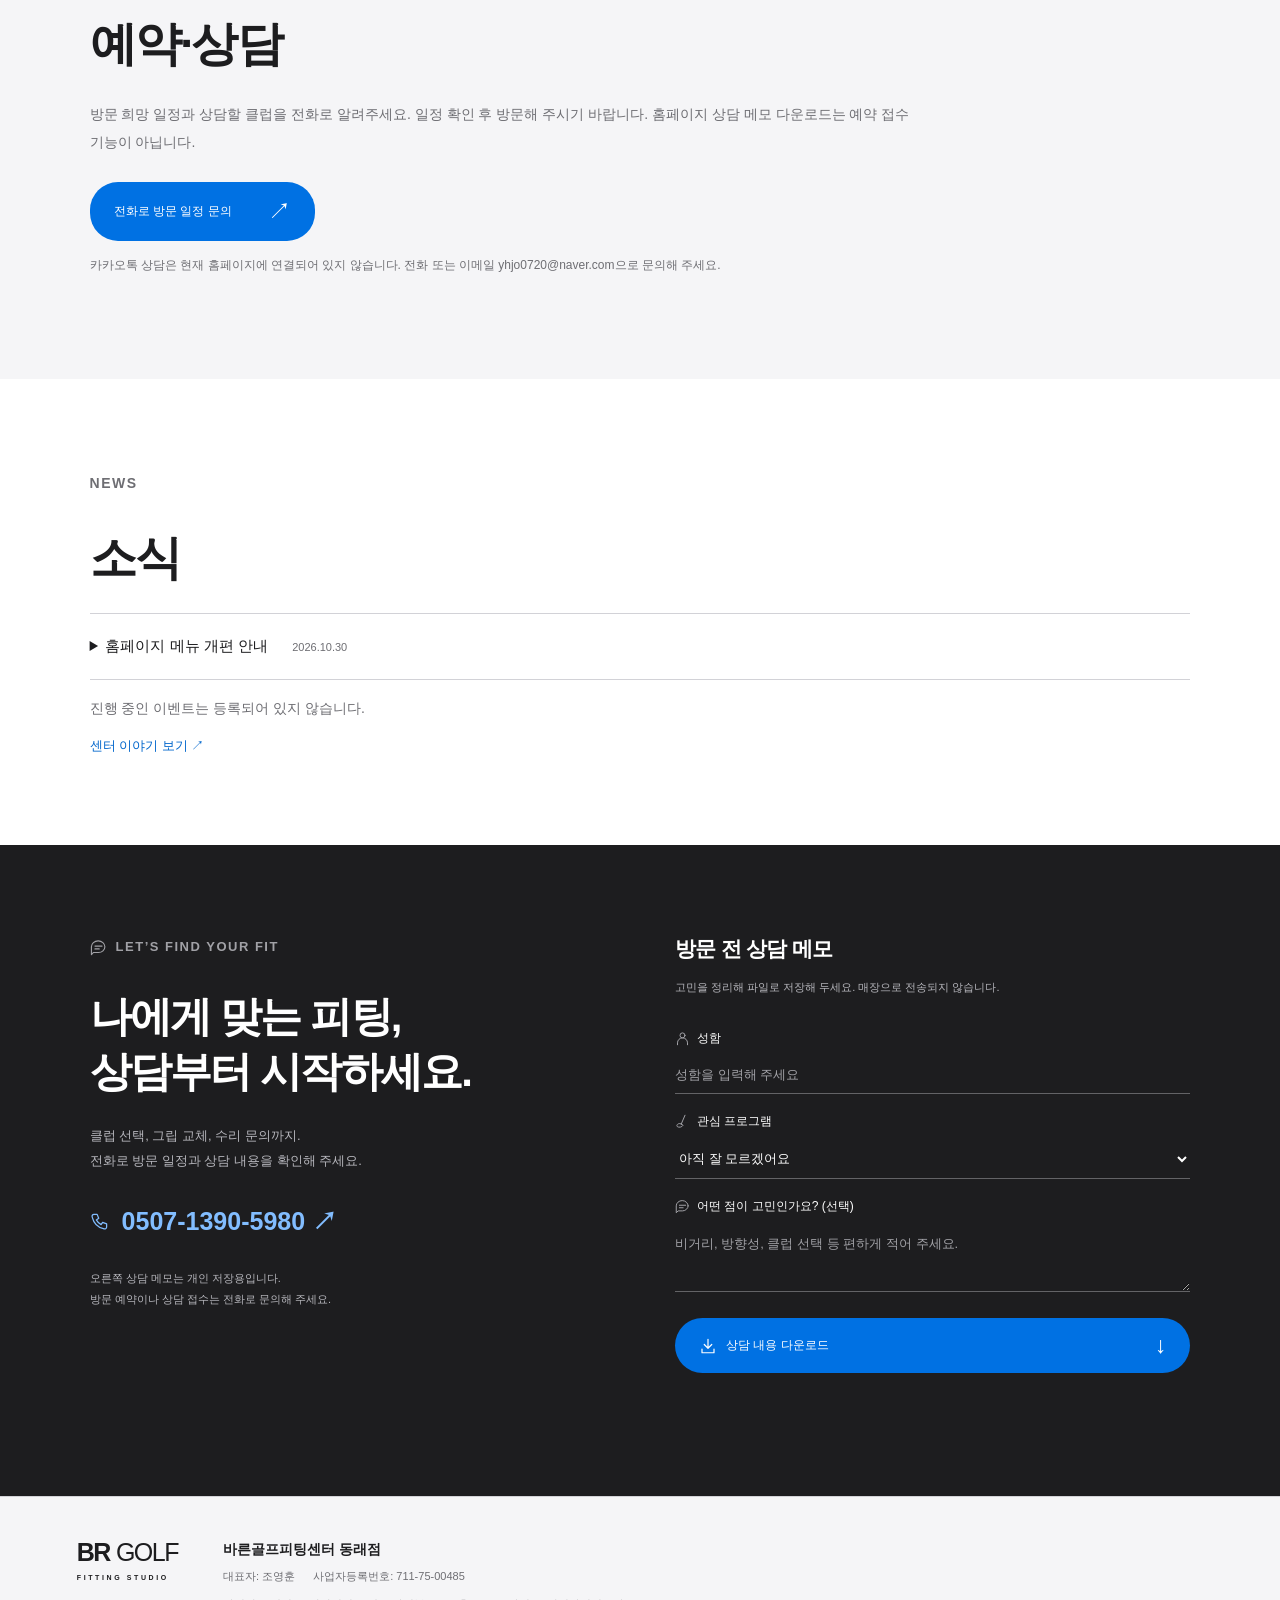
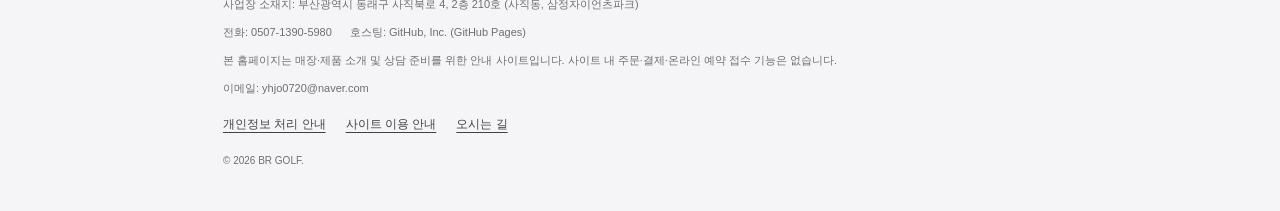
==== commit ce9c4bb7: "Redesign with spacious typography, neutral panels and photo-led cards" ====
--- a/index.html
+++ b/index.html
@@ -1,12 +1,12 @@
-<!doctype html><html lang="ko"><head><meta charset="utf-8"><meta name="viewport" content="width=device-width, initial-scale=1"><meta name="description" content="부산 동래구 사직동 골프 피팅 전문점. 맞춤 클럽 피팅, 그립 교체, 클럽 수리 상담. 삼정자이언츠파크 2층 210호."><title>바른골프피팅센터 동래점 | 맞춤 피팅 · 그립 교체 · 클럽 수리</title><link rel="stylesheet" href="style.css"><link rel="stylesheet" href="autumn.css"><script src="script.js" defer></script><script src="maps.js" defer></script><link rel="stylesheet" href="navigation.css"><script src="navigation.js" defer></script></head><body>
+<!doctype html><html lang="ko"><head><meta charset="utf-8"><meta name="viewport" content="width=device-width, initial-scale=1"><meta name="description" content="부산 동래구 사직동 골프 피팅 전문점. 맞춤 클럽 피팅, 그립 교체, 클럽 수리 상담. 삼정자이언츠파크 2층 210호."><title>바른골프피팅센터 동래점 | 맞춤 피팅 · 그립 교체 · 클럽 수리</title><link rel="stylesheet" href="style.css"><script src="script.js" defer></script><script src="maps.js" defer></script><link rel="stylesheet" href="navigation.css"><script src="navigation.js" defer></script><link rel="stylesheet" href="premium.css"></head><body>
 <header><a class="logo" href="#">BR<span>GOLF</span><small>FITTING STUDIO</small></a><button class="menu-toggle" type="button" aria-expanded="false" aria-controls="main-navigation">메뉴 <span aria-hidden="true">☰</span></button><nav id="main-navigation" class="main-navigation" aria-label="주 메뉴"><details class="nav-group"><summary>센터 소개</summary><div class="nav-submenu"><a href="#about">동래점 소개</a><a href="#fitter">피팅 상담 소개</a><a href="#studio">시설 및 장비</a><a href="#visit">오시는 길</a></div></details><details class="nav-group"><summary>피팅 안내</summary><div class="nav-submenu"><a href="#programs">피팅 종류</a><a href="#process">피팅 과정</a><a href="#fitting-price">소요 시간 · 비용 안내</a><a href="#faq">자주 묻는 질문</a></div></details><details class="nav-group"><summary>제품 안내</summary><div class="nav-submenu"><a href="#products">취급 제품 안내</a><a href="#product-clubs">클럽</a><a href="#product-shafts">샤프트</a><a href="#product-grips">그립</a></div></details><details class="nav-group"><summary>피팅 사례</summary><div class="nav-submenu"><a href="#cases">피팅 사례 안내</a><a href="itobori-women-irons.html">이토보리 제품 소개</a></div></details><details class="nav-group"><summary>예약·상담</summary><div class="nav-submenu"><a href="#booking">방문 예약 안내</a><a href="tel:050713905980">전화 상담</a><a href="#contact">상담 메모</a></div></details><details class="nav-group"><summary>소식</summary><div class="nav-submenu"><a href="#news">공지사항</a><a href="#journal">센터 이야기</a></div></details></nav><a class="nav-button" href="#contact"><svg class="ui-icon " viewBox="0 0 24 24" fill="none" stroke="currentColor" stroke-width="1.6" stroke-linecap="round" stroke-linejoin="round" aria-hidden="true" focusable="false"><path d="M21 11a9 8 0 0 1-9 8H5l-3 3V11a9 8 0 0 1 19 0Z"/><path d="M7 10h10M7 14h6"/></svg>피팅 상담 ↗</a></header>
-<main><section class="hero"><div class="hero-copy"><p class="eyebrow">AUTUMN ON THE FAIRWAY / BR GOLF</p><p class="local-label">부산 동래 · 사직동 골프 피팅 스튜디오</p><div class="season-badge"><svg viewBox="0 0 24 24" fill="none" stroke="currentColor" stroke-width="1.4" aria-hidden="true"><path d="M20 3C9 2 3 7 4 14c1 6 7 8 12 3 4-4 4-9 4-14ZM5 20 16 8"/></svg> A SEASON FOR YOUR SWING</div><p class="hero-store-name">바른골프피팅센터 <strong>동래점</strong></p><h1>골프피팅작업</h1><p class="lead">선선한 바람과 함께 다시 찾는 페어웨이.<br>클럽 선택부터 그립과 세팅까지, 가을 라운드를 준비하세요.</p><a class="button" href="#programs"><span class="button-label"><svg class="ui-icon " viewBox="0 0 24 24" fill="none" stroke="currentColor" stroke-width="1.6" stroke-linecap="round" stroke-linejoin="round" aria-hidden="true" focusable="false"><circle cx="12" cy="12" r="9"/><circle cx="12" cy="12" r="5"/><circle cx="12" cy="12" r="1"/></svg>나에게 맞는 피팅 찾기</span> <span>↗</span></a><a class="hero-phone" href="tel:050713905980"><svg class="ui-icon" viewBox="0 0 24 24" fill="none" stroke="currentColor" stroke-width="1.6" stroke-linecap="round" stroke-linejoin="round" aria-hidden="true"><path d="M5 3h4l2 5-3 2a15 15 0 0 0 6 6l2-3 5 2v4c0 2-2 3-4 2C9 19 5 15 3 7c-1-2 0-4 2-4Z"/></svg> 전화 상담 0507-1390-5980</a><div class="hero-bottom"><span>BUILT AROUND YOUR SWING</span><a href="#about">SCROLL TO EXPLORE ↓</a></div></div><div class="visual visual-store"><img class="store-image" src="assets/store-diorama.png" width="1448" height="1086" fetchpriority="high" alt="바른골프피팅센터 동래점의 간판과 클럽 진열대, 화분을 표현한 따뜻한 미니어처 디오라마"><div class="store-caption"><span>바른골프피팅센터 동래점 · AI 미니어처 이미지</span><span>BR GOLF ↗</span></div></div></section>
+<main><section class="hero"><div class="hero-copy"><p class="eyebrow">BR GOLF · FITTING STUDIO</p><p class="local-label">부산 동래 · 사직동</p><p class="hero-store-name">바른골프피팅센터 <strong>동래점</strong></p><h1>골프피팅작업</h1><p class="lead">클럽의 작은 차이. 스윙의 새로운 가능성.<br>당신에게 맞는 피팅을 만나보세요.</p><a class="button" href="#programs"><span class="button-label"><svg class="ui-icon " viewBox="0 0 24 24" fill="none" stroke="currentColor" stroke-width="1.6" stroke-linecap="round" stroke-linejoin="round" aria-hidden="true" focusable="false"><circle cx="12" cy="12" r="9"/><circle cx="12" cy="12" r="5"/><circle cx="12" cy="12" r="1"/></svg>나에게 맞는 피팅 찾기</span> <span>↗</span></a><a class="hero-phone" href="tel:050713905980"><svg class="ui-icon" viewBox="0 0 24 24" fill="none" stroke="currentColor" stroke-width="1.6" stroke-linecap="round" stroke-linejoin="round" aria-hidden="true"><path d="M5 3h4l2 5-3 2a15 15 0 0 0 6 6l2-3 5 2v4c0 2-2 3-4 2C9 19 5 15 3 7c-1-2 0-4 2-4Z"/></svg> 전화 상담 0507-1390-5980</a><div class="hero-bottom"><span>BUILT AROUND YOUR SWING</span><a href="#about">SCROLL TO EXPLORE ↓</a></div></div><div class="visual visual-store"><img class="store-image" src="assets/store-diorama.png" width="1448" height="1086" fetchpriority="high" alt="바른골프피팅센터 동래점의 간판과 클럽 진열대, 화분을 표현한 따뜻한 미니어처 디오라마"><div class="store-caption"><span>바른골프피팅센터 동래점 · AI 미니어처 이미지</span><span>BR GOLF ↗</span></div></div></section>
 <div class="service-strip"><a href="#programs"><b>01</b><span>맞춤 클럽 피팅<small>드라이버 · 아이언 · 풀백</small></span><span>↗</span></a><a href="#care"><b>02</b><span>그립 교체 & 클럽 케어<small>손에 맞는 감각과 세팅</small></span><span>↗</span></a><a href="#visit"><b>03</b><span>부산 동래점 방문 안내<small>지하 2·3층 무료 주차</small></span><span>↗</span></a></div>
 <section class="about section" id="about"><p class="eyebrow"><svg class="ui-icon " viewBox="0 0 24 24" fill="none" stroke="currentColor" stroke-width="1.6" stroke-linecap="round" stroke-linejoin="round" aria-hidden="true" focusable="false"><path d="M20 3C9 2 3 7 4 14c1 6 7 8 12 3 4-4 4-9 4-14ZM5 20 16 8"/></svg>01 / OUR PHILOSOPHY</p><div><h2>클럽을 바꾸기 전에,<br><span>당신을 먼저 이해합니다.</span></h2><p>같은 클럽도 누구의 손에 쥐어지느냐에 따라 달라집니다.<br>BR GOLF는 스윙의 작은 차이까지 살펴보고,<br>당신의 움직임에 자연스럽게 맞는 조합을 찾아갑니다.</p><div class="principles"><span>01 &nbsp; 데이터 기반 분석</span><span>02 &nbsp; 개인별 클럽 설계</span><span>03 &nbsp; 세밀한 밸런스 조정</span></div></div></section>
-<div class="section menu-note" id="fitter"><p class="eyebrow">FITTING CONSULTATION</p><h2>클럽의 고민을 함께 살펴봅니다.</h2><p>현재 사용하는 클럽과 스윙에서 느끼는 불편함을 말씀해 주세요. 원하는 피팅 범위와 클럽 상태를 확인한 뒤 상담과 작업 방향을 안내합니다.</p><a href="tel:050713905980">피팅 상담 문의 0507-1390-5980 ↗</a></div><section class="section" id="programs"><div class="section-top"><div><p class="eyebrow"><svg class="ui-icon " viewBox="0 0 24 24" fill="none" stroke="currentColor" stroke-width="1.6" stroke-linecap="round" stroke-linejoin="round" aria-hidden="true" focusable="false"><path d="m16 2-6 14M10 16c-3-2-7 0-7 3 0 2 5 3 8 1l2-2-3-2Z"/></svg>02 / FITTING PROGRAMS</p><h2>더 나은 플레이의 시작.</h2></div><p>지금의 고민에 맞는 피팅을 만나보세요.</p></div><div class="cards">
-<a class="card" href="#contact" data-program="드라이버 피팅"><div class="card-top">01 / DISTANCE & DIRECTION <span>↗</span></div><div class="mini driver"><i></i></div><h3 class="icon-heading"><svg class="ui-icon heading-icon" viewBox="0 0 24 24" fill="none" stroke="currentColor" stroke-width="1.6" stroke-linecap="round" stroke-linejoin="round" aria-hidden="true" focusable="false"><path d="M5 21V3m0 1c5-4 9 4 14 0v9c-5 4-9-4-14 0"/></svg>드라이버 피팅</h3><p>더 멀리, 더 정확하게.<br>탄도와 스핀, 방향성의 균형을 찾습니다.</p><span class="tag">비거리 · 방향성</span></a>
-<a class="card" href="#contact" data-program="아이언 피팅"><div class="card-top">02 / CONSISTENCY & CONTROL <span>↗</span></div><div class="mini iron"><i></i></div><h3 class="icon-heading"><svg class="ui-icon heading-icon" viewBox="0 0 24 24" fill="none" stroke="currentColor" stroke-width="1.6" stroke-linecap="round" stroke-linejoin="round" aria-hidden="true" focusable="false"><circle cx="12" cy="12" r="9"/><circle cx="12" cy="12" r="5"/><circle cx="12" cy="12" r="1"/></svg>아이언 피팅</h3><p>일관된 임팩트, 자신 있는 샷.<br>거리 간격과 라이각을 세밀하게 조정합니다.</p><span class="tag">정확성 · 일관성</span></a>
-<a class="card" href="#contact" data-program="풀백 피팅"><div class="card-top">03 / YOUR COMPLETE GAME <span>↗</span></div><div class="mini full"><i></i></div><h3 class="icon-heading"><svg class="ui-icon heading-icon" viewBox="0 0 24 24" fill="none" stroke="currentColor" stroke-width="1.6" stroke-linecap="round" stroke-linejoin="round" aria-hidden="true" focusable="false"><rect x="5" y="7" width="14" height="14" rx="3"/><path d="M9 7V3m4 4V2m4 5V4M5 13h14M9 17h6"/></svg>풀백 피팅</h3><p>티샷부터 마지막 퍼트까지.<br>클럽 전체의 연결과 밸런스를 설계합니다.</p><span class="tag">클럽 구성 · 전체 밸런스</span></a></div></section>
+<div class="section menu-note" id="fitter"><p class="eyebrow">FITTING CONSULTATION</p><h2>클럽의 고민을 함께 살펴봅니다.</h2><p>현재 사용하는 클럽과 스윙에서 느끼는 불편함을 말씀해 주세요. 원하는 피팅 범위와 클럽 상태를 확인한 뒤 상담과 작업 방향을 안내합니다.</p><a href="tel:050713905980">피팅 상담 문의 0507-1390-5980 ↗</a></div><section class="section" id="programs"><div class="section-top"><div><p class="eyebrow"><svg class="ui-icon " viewBox="0 0 24 24" fill="none" stroke="currentColor" stroke-width="1.6" stroke-linecap="round" stroke-linejoin="round" aria-hidden="true" focusable="false"><path d="m16 2-6 14M10 16c-3-2-7 0-7 3 0 2 5 3 8 1l2-2-3-2Z"/></svg>02 / FITTING PROGRAMS</p><h2>당신의 골프에 맞는 선택.</h2></div><p>지금의 고민에 맞는 피팅을 만나보세요.</p></div><div class="cards">
+<a class="card" href="#contact" data-program="드라이버 피팅"><div class="card-top">01 / DISTANCE & DIRECTION <span>↗</span></div><div class="program-photo"><img src="assets/studio-shafts.jpg" alt="피팅 상담에 활용하는 매장 샤프트 진열" width="1400" height="1050" loading="lazy"></div><h3 class="icon-heading"><svg class="ui-icon heading-icon" viewBox="0 0 24 24" fill="none" stroke="currentColor" stroke-width="1.6" stroke-linecap="round" stroke-linejoin="round" aria-hidden="true" focusable="false"><path d="M5 21V3m0 1c5-4 9 4 14 0v9c-5 4-9-4-14 0"/></svg>드라이버 피팅</h3><p>더 멀리, 더 정확하게.<br>탄도와 스핀, 방향성의 균형을 찾습니다.</p><span class="tag">비거리 · 방향성</span></a>
+<a class="card" href="#contact" data-program="아이언 피팅"><div class="card-top">02 / CONSISTENCY & CONTROL <span>↗</span></div><div class="program-photo"><img src="assets/itobori-5.jpg" alt="이토보리 아이언 제품 구성" width="966" height="644" loading="lazy"></div><h3 class="icon-heading"><svg class="ui-icon heading-icon" viewBox="0 0 24 24" fill="none" stroke="currentColor" stroke-width="1.6" stroke-linecap="round" stroke-linejoin="round" aria-hidden="true" focusable="false"><circle cx="12" cy="12" r="9"/><circle cx="12" cy="12" r="5"/><circle cx="12" cy="12" r="1"/></svg>아이언 피팅</h3><p>일관된 임팩트, 자신 있는 샷.<br>거리 간격과 라이각을 세밀하게 조정합니다.</p><span class="tag">정확성 · 일관성</span></a>
+<a class="card" href="#contact" data-program="풀백 피팅"><div class="card-top">03 / YOUR COMPLETE GAME <span>↗</span></div><div class="program-photo"><img src="assets/studio-lounge.jpg" alt="클럽 상담과 제품을 살펴보는 매장 공간" width="1400" height="1050" loading="lazy"></div><h3 class="icon-heading"><svg class="ui-icon heading-icon" viewBox="0 0 24 24" fill="none" stroke="currentColor" stroke-width="1.6" stroke-linecap="round" stroke-linejoin="round" aria-hidden="true" focusable="false"><rect x="5" y="7" width="14" height="14" rx="3"/><path d="M9 7V3m4 4V2m4 5V4M5 13h14M9 17h6"/></svg>풀백 피팅</h3><p>티샷부터 마지막 퍼트까지.<br>클럽 전체의 연결과 밸런스를 설계합니다.</p><span class="tag">클럽 구성 · 전체 밸런스</span></a></div></section>
 <section class="section care" id="care"><div class="section-top"><div><p class="eyebrow">CLUB CARE / GRIP & REPAIR</p><h2>익숙한 클럽에도,<br>새로운 감각을.</h2></div><p>지금 사용하는 클럽의 불편함부터 이야기해 주세요.</p></div><div class="care-grid"><article><img src="assets/studio-grips.jpg" alt="매장에 진열된 다양한 골프 그립" loading="lazy" width="1400" height="1050"><div><span class="eyebrow">01 / GRIP CHANGE</span><h3>그립 교체</h3><p>미끄러짐, 마모, 손에 맞지 않는 두께가 고민이라면.<br>다양한 그립을 살펴보고 촉감과 두께를 비교해 보세요.</p><a href="tel:050713905980">그립 교체 문의 ↗</a></div></article><article><img src="assets/studio-shafts.jpg" alt="매장 샤프트 진열대와 클럽 용품" loading="lazy" width="1400" height="1050"><div><span class="eyebrow">02 / CLUB CHECK</span><h3>클럽 점검 & 수리 상담</h3><p>샤프트 교체나 클럽 세팅 변경이 필요하다면.<br>현재 클럽 상태를 확인한 뒤 가능한 작업을 안내합니다.</p><a href="tel:050713905980">클럽 상태 상담 ↗</a></div></article></div><p class="care-note">작업 가능 여부, 비용, 부품 재고와 소요 시간은 클럽 상태 확인 및 상담 후 안내합니다.</p></section><section class="process section" id="process"><div><p class="eyebrow"><svg class="ui-icon " viewBox="0 0 24 24" fill="none" stroke="currentColor" stroke-width="1.6" stroke-linecap="round" stroke-linejoin="round" aria-hidden="true" focusable="false"><path d="M5 3v5m0 4v9M12 3v10m0 4v4M19 3v2m0 4v12"/><circle cx="5" cy="10" r="2"/><circle cx="12" cy="15" r="2"/><circle cx="19" cy="7" r="2"/></svg>03 / THE PROCESS</p><h2>감각을 데이터로.<br>데이터를 <em>확신으로.</em></h2><p>충분히 듣고, 정밀하게 분석하고,<br>직접 경험하며 맞춰갑니다.</p></div><ol><li><span>01</span><div><h3 class="icon-heading"><svg class="ui-icon heading-icon" viewBox="0 0 24 24" fill="none" stroke="currentColor" stroke-width="1.6" stroke-linecap="round" stroke-linejoin="round" aria-hidden="true" focusable="false"><path d="M21 11a9 8 0 0 1-9 8H5l-3 3V11a9 8 0 0 1 19 0Z"/><path d="M7 10h10M7 14h6"/></svg>상담 & 클럽 체크</h3><p>플레이 스타일과 고민, 현재 사용하는 클럽을 확인합니다.</p></div></li><li><span>02</span><div><h3 class="icon-heading"><svg class="ui-icon heading-icon" viewBox="0 0 24 24" fill="none" stroke="currentColor" stroke-width="1.6" stroke-linecap="round" stroke-linejoin="round" aria-hidden="true" focusable="false"><path d="M4 3v17h17M8 15l4-5 4 2 5-7"/></svg>스윙 데이터 분석</h3><p>스윙 스피드, 탄도, 스핀과 샷 패턴을 살펴봅니다.</p></div></li><li><span>03</span><div><h3 class="icon-heading"><svg class="ui-icon heading-icon" viewBox="0 0 24 24" fill="none" stroke="currentColor" stroke-width="1.6" stroke-linecap="round" stroke-linejoin="round" aria-hidden="true" focusable="false"><path d="M5 3v5m0 4v9M12 3v10m0 4v4M19 3v2m0 4v12"/><circle cx="5" cy="10" r="2"/><circle cx="12" cy="15" r="2"/><circle cx="19" cy="7" r="2"/></svg>테스트 & 맞춤 피팅</h3><p>헤드와 샤프트 조합을 비교하며 적합한 세팅을 찾습니다.</p></div></li><li><span>04</span><div><h3 class="icon-heading"><svg class="ui-icon heading-icon" viewBox="0 0 24 24" fill="none" stroke="currentColor" stroke-width="1.6" stroke-linecap="round" stroke-linejoin="round" aria-hidden="true" focusable="false"><circle cx="12" cy="12" r="9"/><path d="m8 12 3 3 5-6"/></svg>최종 세팅 & 피드백</h3><p>완성된 클럽을 점검하고 사용 방향을 안내합니다.</p></div></li></ol></section>
 <section class="section menu-note" id="fitting-price"><p class="eyebrow">TIME & COST</p><h2>소요 시간 · 비용 안내</h2><div class="info-columns"><article><h3>소요 시간</h3><p>상담, 시타 범위와 작업 내용에 따라 달라집니다. 원하는 프로그램과 방문 일정을 알려주시면 필요한 시간을 확인해 드립니다.</p></article><article><h3>비용 안내</h3><p>피팅 범위, 교체 부품 및 작업 내용에 따라 견적을 안내합니다. 작업을 진행하기 전에 구성과 비용을 확인해 주세요.</p></article></div><a href="tel:050713905980">시간과 비용 전화 문의 ↗</a></section><section class="studio section" id="studio" aria-labelledby="studio-title"><div class="section-top"><div><p class="eyebrow"><svg class="ui-icon " viewBox="0 0 24 24" fill="none" stroke="currentColor" stroke-width="1.6" stroke-linecap="round" stroke-linejoin="round" aria-hidden="true" focusable="false"><path d="m8 5 2-2h4l2 2h4a2 2 0 0 1 2 2v12H2V7a2 2 0 0 1 2-2Z"/><circle cx="12" cy="12" r="4"/></svg>04 / INSIDE BR GOLF</p><h2 id="studio-title">당신의 골프를 위한 공간.</h2></div><p>다양한 그립과 샤프트, 그리고 편안한 상담 공간.<br>BR GOLF의 매장을 둘러보세요.</p></div><div class="studio-grid"><figure class="studio-item"><button class="studio-photo" type="button" data-photo="assets/studio-lounge.jpg" aria-label="그립 진열대와 편안한 상담 공간 크게 보기"><img src="assets/studio-lounge.jpg" width="1400" height="1050" loading="lazy" decoding="async" alt="그립 진열대와 편안한 상담 공간"><span class="photo-expand" aria-hidden="true"><svg class="ui-icon " viewBox="0 0 24 24" fill="none" stroke="currentColor" stroke-width="1.6" stroke-linecap="round" stroke-linejoin="round" aria-hidden="true" focusable="false"><path d="m8 5 2-2h4l2 2h4a2 2 0 0 1 2 2v12H2V7a2 2 0 0 1 2-2Z"/><circle cx="12" cy="12" r="4"/></svg></span></button><figcaption><span>01 / LOUNGE</span><h3>편안하게 시작하는 피팅 상담</h3></figcaption></figure><figure class="studio-item"><button class="studio-photo" type="button" data-photo="assets/studio-grips.jpg" aria-label="다양한 색상과 형태의 골프 그립 진열 크게 보기"><img src="assets/studio-grips.jpg" width="1400" height="1050" loading="lazy" decoding="async" alt="다양한 색상과 형태의 골프 그립 진열"><span class="photo-expand" aria-hidden="true"><svg class="ui-icon " viewBox="0 0 24 24" fill="none" stroke="currentColor" stroke-width="1.6" stroke-linecap="round" stroke-linejoin="round" aria-hidden="true" focusable="false"><path d="m8 5 2-2h4l2 2h4a2 2 0 0 1 2 2v12H2V7a2 2 0 0 1 2-2Z"/><circle cx="12" cy="12" r="4"/></svg></span></button><figcaption><span>02 / GRIP COLLECTION</span><h3>손끝의 감각까지, 다양한 그립</h3></figcaption></figure><figure class="studio-item"><button class="studio-photo" type="button" data-photo="assets/studio-shafts.jpg" aria-label="매장 벽면을 따라 정돈된 골프 샤프트와 용품 크게 보기"><img src="assets/studio-shafts.jpg" width="1400" height="1050" loading="lazy" decoding="async" alt="매장 벽면을 따라 정돈된 골프 샤프트와 용품"><span class="photo-expand" aria-hidden="true"><svg class="ui-icon " viewBox="0 0 24 24" fill="none" stroke="currentColor" stroke-width="1.6" stroke-linecap="round" stroke-linejoin="round" aria-hidden="true" focusable="false"><path d="m8 5 2-2h4l2 2h4a2 2 0 0 1 2 2v12H2V7a2 2 0 0 1 2-2Z"/><circle cx="12" cy="12" r="4"/></svg></span></button><figcaption><span>03 / SHAFT COLLECTION</span><h3>스윙에 맞는 조합을 찾아서</h3></figcaption></figure><figure class="studio-item"><button class="studio-photo" type="button" data-photo="assets/studio-detail.jpg" aria-label="골프 그립과 골프백이 진열된 매장 내부 크게 보기"><img src="assets/studio-detail.jpg" width="1400" height="1050" loading="lazy" decoding="async" alt="골프 그립과 골프백이 진열된 매장 내부"><span class="photo-expand" aria-hidden="true"><svg class="ui-icon " viewBox="0 0 24 24" fill="none" stroke="currentColor" stroke-width="1.6" stroke-linecap="round" stroke-linejoin="round" aria-hidden="true" focusable="false"><path d="m8 5 2-2h4l2 2h4a2 2 0 0 1 2 2v12H2V7a2 2 0 0 1 2-2Z"/><circle cx="12" cy="12" r="4"/></svg></span></button><figcaption><span>04 / INSIDE THE STUDIO</span><h3>취향과 플레이를 함께 살피는 공간</h3></figcaption></figure></div></section>
 <section class="section product-guide" id="products"><p class="eyebrow">PRODUCT GUIDE</p><h2>내 클럽을 이루는 세 가지 선택.</h2><p>취급 제품과 재고, 주문 가능한 브랜드는 상담 시 확인해 주세요.</p><div class="product-guide-grid"><article id="product-clubs"><img src="assets/itobori-5.jpg" alt="이토보리 아이언 제품 구성" loading="lazy" width="966" height="644"><h3>클럽</h3><p>헤드 형태와 구성, 원하는 샷을 함께 살펴봅니다. 사진 속 이토보리 아이언은 제품 소개 글에서 자세히 볼 수 있습니다.</p><a href="itobori-women-irons.html">이토보리 제품 소개 ↗</a></article><article id="product-shafts"><img src="assets/studio-shafts.jpg" alt="매장 샤프트 진열" loading="lazy" width="1400" height="1050"><h3>샤프트</h3><p>스윙 템포와 무게감, 기존 클럽의 사용감을 바탕으로 상담합니다. 정확한 모델과 사양은 재고 확인 후 안내합니다.</p><a href="tel:050713905980">샤프트 문의 ↗</a></article><article id="product-grips"><img src="assets/studio-grips.jpg" alt="매장 그립 진열" loading="lazy" width="1400" height="1050"><h3>그립</h3><p>손에 맞는 두께와 질감, 선호하는 색상을 비교해 보세요. 그립 교체 가능 여부와 비용은 전화로 확인할 수 있습니다.</p><a href="#care">그립 교체 안내 ↗</a></article></div></section><section class="section menu-note" id="cases"><p class="eyebrow">FITTING STORIES</p><h2>피팅 사례</h2><p>고객별 작업 내용과 전후 비교, 후기는 공개 가능한 자료가 준비되면 소개하겠습니다. 현재는 제품 사진과 피팅 체크 포인트를 담은 이토보리 소개 글을 볼 수 있습니다.</p><a href="itobori-women-irons.html">이토보리 아이언 소개 읽기 ↗</a></section><section class="section" id="journal"><p class="eyebrow"><svg class="ui-icon " viewBox="0 0 24 24" fill="none" stroke="currentColor" stroke-width="1.6" stroke-linecap="round" stroke-linejoin="round" aria-hidden="true" focusable="false"><path d="M12 5c-3-2-6-2-10-1v15c4-1 7-1 10 1 3-2 6-2 10-1V4c-4-1-7-1-10 1Zm0 0v15"/></svg>BR GOLF JOURNAL</p><a class="journal-card" href="itobori-women-irons.html"><img src="assets/itobori-5.jpg" alt="다채로운 컬러의 이토보리 아이언" loading="lazy" width="966" height="644"><div><h3>나만의 컬러로 완성하는<br>이토보리 아이언 피팅</h3><p>헤드와 그립의 다채로운 디테일, 그리고 여성 골퍼를 위한 피팅 체크 포인트를 소개합니다.</p><span class="button"><span class="button-label"><svg class="ui-icon " viewBox="0 0 24 24" fill="none" stroke="currentColor" stroke-width="1.6" stroke-linecap="round" stroke-linejoin="round" aria-hidden="true" focusable="false"><path d="M12 5c-3-2-6-2-10-1v15c4-1 7-1 10 1 3-2 6-2 10-1V4c-4-1-7-1-10 1Zm0 0v15"/></svg>블로그 글 읽기</span> <span>↗</span></span></div></a></section>
--- a/premium.css
+++ b/premium.css
@@ -0,0 +1,2 @@
+/* BR GOLF — clean editorial redesign */
+:root{--ink:#1d1d1f;--green:#0071e3;--muted:#6e6e73;--lime:#e8f2ff;--paper:#fff;--autumn-border:#d2d2d7}body{background:#fff;color:var(--ink);font-family:-apple-system,BlinkMacSystemFont,"Segoe UI","Malgun Gothic",sans-serif;-webkit-font-smoothing:antialiased}html{scroll-padding-top:100px}header{position:sticky;top:0;z-index:60;min-height:76px;padding:14px 5%;background:#fafafaeF;backdrop-filter:blur(18px);border-bottom:1px solid #0000000d}.logo{font-size:25px;letter-spacing:-1.5px;color:#1d1d1f}.logo small{letter-spacing:2.6px;font-size:7px}.main-navigation{gap:26px}.nav-group>summary{font-size:12px;font-weight:500;padding:13px 0}.nav-group[open]>summary{color:#0071e3}.nav-submenu{background:#fff;border:1px solid #ededf0;border-radius:16px;padding:12px;box-shadow:0 15px 40px #00000016}.nav-submenu a{color:#333;font-size:12px;border-radius:7px}.nav-submenu a:hover{background:#f5f5f7}.nav-button{border:0;border-radius:25px;background:#0071e3;color:#fff;padding:10px 17px}.hero{display:flex;flex-direction:column;min-height:0;background:#f5f5f7;gap:0;padding-top:0}.hero-copy{display:flex;align-items:center;text-align:center;padding:65px 6% 25px;background:none;width:100%}.hero-copy>.eyebrow{font-size:10px;color:#6e6e73;letter-spacing:2px;margin-bottom:23px}.hero-copy .local-label{display:none}.hero-store-name{color:#1d1d1f;font-size:clamp(17px,2vw,24px);font-weight:600;letter-spacing:-.8px;margin:0 0 17px}.hero-store-name strong{color:#6e6e73;font-weight:500}.hero-copy h1{font-size:clamp(46px,7.4vw,100px);font-weight:700;letter-spacing:-5px;line-height:1.12;margin:0 0 25px}.hero-copy .lead{font-size:21px;line-height:1.65;letter-spacing:-.6px;color:#6e6e73;margin:0 0 27px}.button{border-radius:28px;background:#0071e3;color:#fff;padding:14px 24px;min-height:48px}.button:hover{background:#0077ed}.hero-phone{font-size:13px;color:#0066cc;border:0;margin-top:20px}.hero-bottom{display:none}.visual-store{background:none;min-height:0;width:min(100%,1060px);margin:0 auto;padding:10px 30px 42px;overflow:visible;display:block}.store-image{display:block;width:100%;height:auto;max-height:520px;object-fit:contain;border:0;box-shadow:none;border-radius:22px}.store-caption{position:static;display:flex;justify-content:space-between;color:#6e6e73;font-size:8px;letter-spacing:.5px;margin-top:14px;padding:0 4px}.service-strip{background:#fff;color:#1d1d1f;padding:0 7%;border-bottom:1px solid #ededf0}.service-strip>a{padding:30px 22px;border-color:#e8e8ed}.service-strip b{color:#86868b}.service-strip small{color:#6e6e73}.service-strip a>span:last-child{color:#0066cc}.section{padding:90px 7%;scroll-margin-top:65px}.eyebrow{color:#6e6e73;font-size:10px;letter-spacing:1.5px}h2{font-size:clamp(30px,3.7vw,48px);font-weight:650;letter-spacing:-1.8px;line-height:1.3}h2 span{color:#86868b}em{color:#0071e3}.about{border-bottom:0;gap:30px;background:#fff}.about p:not(.eyebrow),.section-top>p{color:#6e6e73;font-size:14px}.principles{color:#6e6e73;gap:25px}.menu-note{background:#f5f5f7;border:0}.menu-note>p:not(.eyebrow){color:#6e6e73}.menu-note>a:not(.button),.product-guide article>a,.news-section>a{color:#0066cc;text-decoration:none}.menu-note>a:not(.button):hover,.product-guide article>a:hover,.news-section>a:hover{text-decoration:underline}.cards{gap:23px}.card{background:#f5f5f7;border:0;border-radius:24px;overflow:hidden;padding:25px;transition:transform .2s,box-shadow .2s}.card:hover{background:#f5f5f7;box-shadow:0 12px 30px #0000000b;transform:translateY(-4px)}.card-top{color:#6e6e73;letter-spacing:1px}.card h3{font-size:25px;line-height:1.4;letter-spacing:-1px}.card p{color:#6e6e73;font-size:13px}.card .heading-icon{width:22px;height:22px;padding:0;background:none;border-radius:0;color:#0071e3}.program-photo{margin:22px -25px 25px;overflow:hidden}.program-photo img{display:block;width:100%;height:auto;aspect-ratio:4/3;object-fit:cover}.tag{border:0;background:#e8e8ed;color:#515154;padding:7px 12px}.care{background:#f5f5f7}.care-grid{gap:24px}.care-grid article{border-radius:24px;overflow:hidden;background:#fff}.care-grid img{aspect-ratio:16/10}.care-grid article>div{padding:34px}.care-grid h3{font-size:28px}.care-grid a{border:0;color:#0066cc}.care-grid .eyebrow{color:#86868b}.care-note{color:#6e6e73}.process{background:#1d1d1f;color:#f5f5f7;gap:60px}.process .eyebrow{color:#a1a1a6}.process p{color:#a1a1a6}.process em{color:#82bdff}.process li{border-color:#424245}.process li>span{color:#a1a1a6}.process .heading-icon{color:#82bdff}.process li p{color:#a1a1a6}.studio{background:#fff}.studio-grid{gap:36px 25px}.studio-photo{border-radius:22px}.studio-item h3{font-size:18px}.photo-expand{background:#fff;color:#1d1d1f}.product-guide{background:#f5f5f7}.product-guide article{background:#fff;border-radius:22px;overflow:hidden;padding-bottom:25px}.product-guide img{border-radius:0}.product-guide article h3,.product-guide article p,.product-guide article>a{margin-left:25px;margin-right:25px}.product-guide h3{font-size:25px}.journal-card{background:#f5f5f7;border:0;border-radius:26px;overflow:hidden;padding:28px;gap:40px}.journal-card img{border-radius:16px}.journal-card h3{font-size:33px;letter-spacing:-1.1px}.journal-card .button{background:#0071e3;color:#fff}.journal-card p{color:#6e6e73}.visit-info{background:#f5f5f7;border-radius:24px;padding:38px}.visit-info h2{font-size:30px}.visit-phone{color:#0066cc}.visit-details dt{color:#6e6e73}.visit-details p{color:#6e6e73}.map-store-label{background:#e8e8ed;border:0;color:#1d1d1f;border-radius:16px 16px 0 0}.map-store-label small{color:#6e6e73}.map-pin .ui-icon{color:#0071e3}.map-placeholder{background:#e8e8ed;border-radius:0 0 16px 16px;color:#515154}.direction-button{border-radius:22px}.kakao-direction{background:#fee500;color:#29200a}.naver-direction{background:#03c75a;color:white}.fitting-faq{background:#fff;border:0}.faq-list details{border-color:#d2d2d7}.faq-list details[open]{background:#f5f5f7;border-radius:12px;padding:0 15px}.faq-list summary::marker{color:#86868b}.faq-list details p{color:#6e6e73}.contact{background:#1d1d1f;color:#fff;border-radius:0}.contact .eyebrow{color:#a1a1a6}.contact p,.contact .note{color:#b7b7bd}.consult-call{color:#82bdff}.consult-call .ui-icon{color:#82bdff}input,select,textarea{border-color:#636366;color:#fff}input::placeholder,textarea::placeholder{color:#a1a1a6}select option{background:#1d1d1f}label .ui-icon{color:#a1a1a6}form .button{background:#0071e3;color:#fff}form .button:hover{background:#0077ed}.business-footer{background:#f5f5f7;border-color:#d2d2d7}.business-details p,.business-details small{color:#6e6e73}.business-details strong{color:#1d1d1f}.legal-links a{color:#424245}.journal{padding-top:65px}.journal>h1{font-size:42px;letter-spacing:-1.5px}.journal .intro{color:#6e6e73}.journal figure img{border-radius:18px;box-shadow:none}.journal .visit-info{background:#f5f5f7}.legal-page h1{font-size:36px}.photo-dialog{background:#1d1d1f;border-radius:20px}.photo-close{border-color:#636366;border-radius:20px}.news-section details{border-color:#d2d2d7}.news-section small{color:#6e6e73}.info-columns p{color:#6e6e73}.menu-toggle{border-color:#d2d2d7;border-radius:20px;color:#1d1d1f}.mobile-contact{background:#fff}.mobile-contact a{background:#0071e3;color:#fff}.mobile-contact a+a{background:#f5f5f7;color:#1d1d1f}:focus-visible{outline-color:#0071e3}@media(max-width:1080px){header{padding:15px 5%;min-height:76px}.main-navigation{border-color:#d2d2d7}.nav-group{border-color:#d2d2d7}.nav-submenu{background:transparent;border:0;box-shadow:none}.hero-copy{padding-top:55px}}@media(max-width:620px){header{min-height:68px}.hero-copy{padding:44px 6% 20px}.hero-copy h1{font-size:48px;letter-spacing:-3px}.hero-copy .lead{font-size:17px}.hero-store-name{font-size:19px;letter-spacing:-.8px}.hero-copy>.eyebrow{font-size:9px;margin-bottom:22px}.hero-phone{font-size:12px}.visual-store{min-height:0;padding:8px 18px 28px}.store-image{border-radius:15px;max-height:none}.store-caption{font-size:7px;gap:10px}.service-strip{padding:6px 7%}.service-strip>a{padding:20px 0;border-bottom-color:#e8e8ed}.section{padding:60px 6%}h2{font-size:32px;letter-spacing:-1.2px}.card{border-radius:20px}.care-grid article>div{padding:26px}.care-grid h3{font-size:25px}.process{gap:35px}.product-guide-grid{gap:15px}.journal-card{padding:18px;gap:22px}.journal-card h3{font-size:26px}.visit-info,.journal .visit-info{padding:25px 18px}.visit-info h2{font-size:24px}.journal>h1{font-size:30px}.contact .consult-call{font-size:23px}.mobile-contact a{background:#0071e3;color:#fff}.mobile-contact a+a{background:#f5f5f7;color:#1d1d1f}.mobile-contact{box-shadow:0 -2px 15px #00000012}.business-footer{padding-bottom:40px}}@media(prefers-reduced-motion:reduce){.button,.card{transition:none}}
